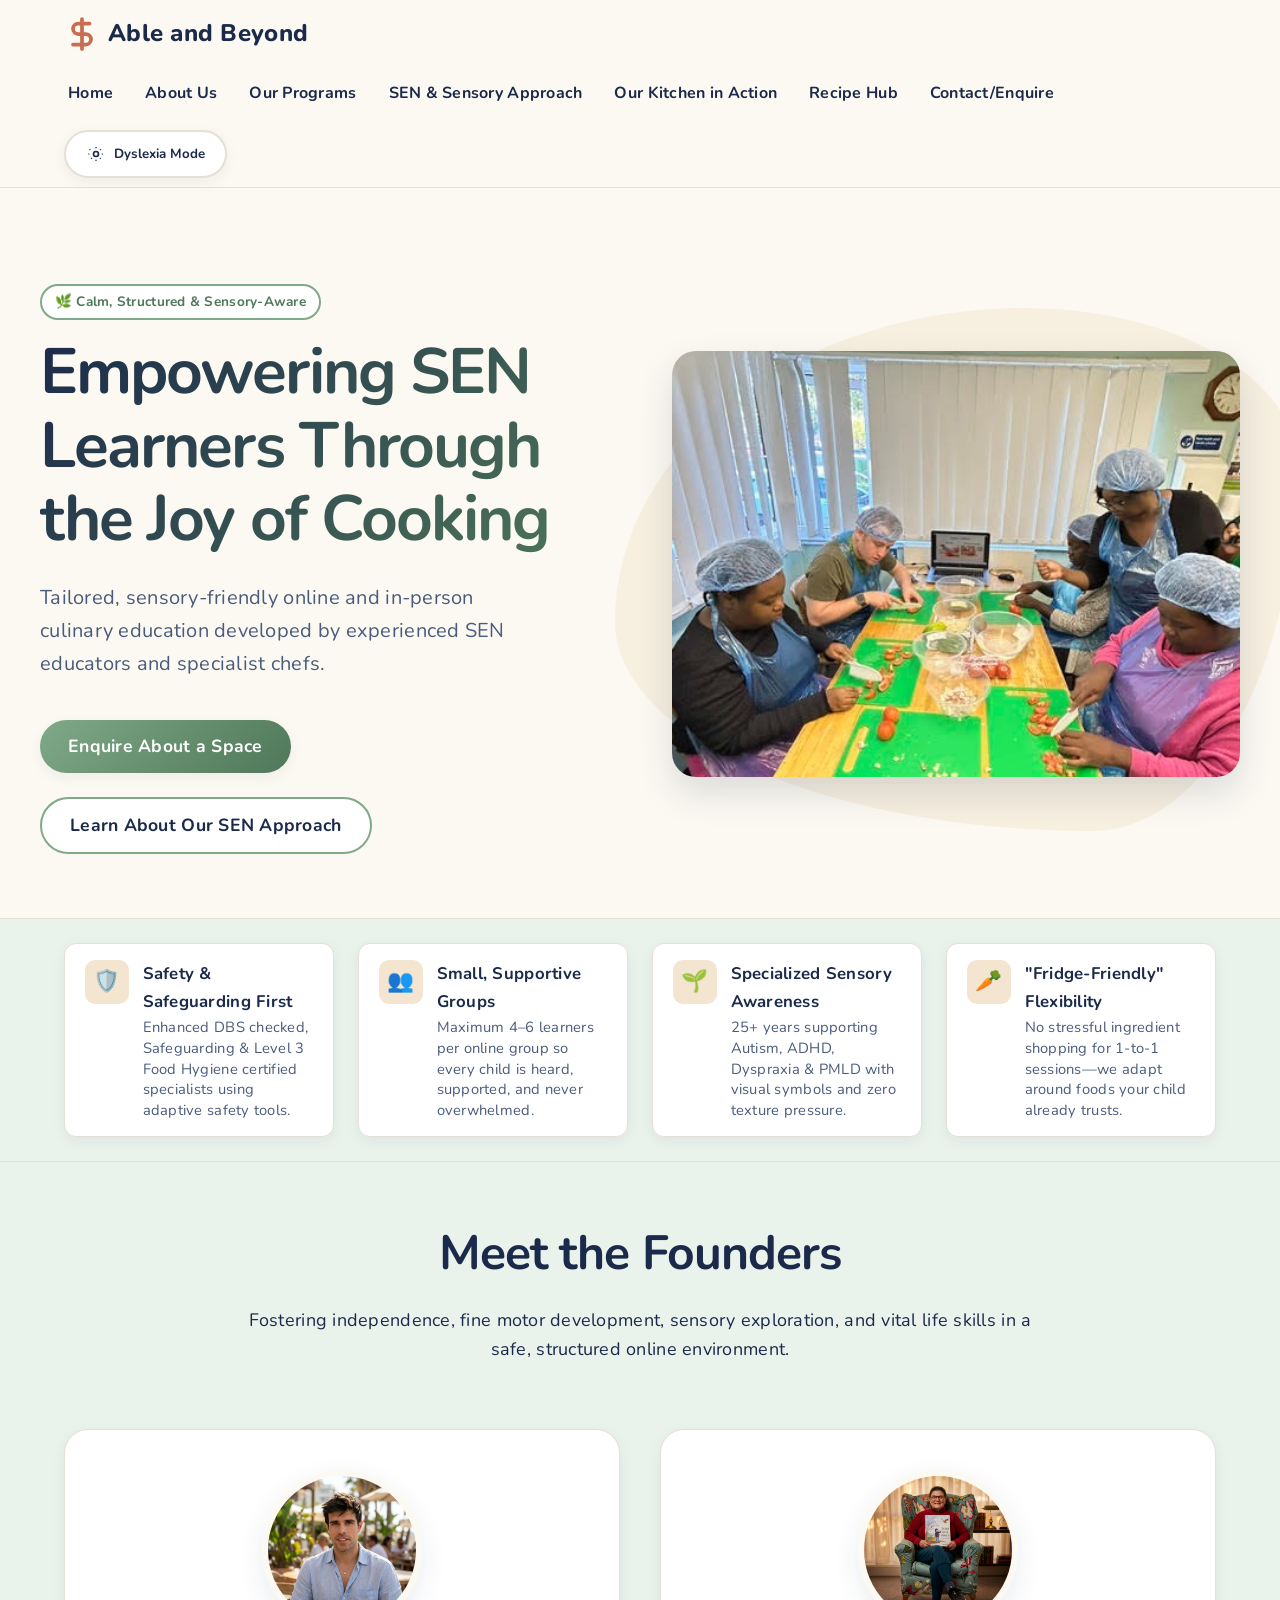
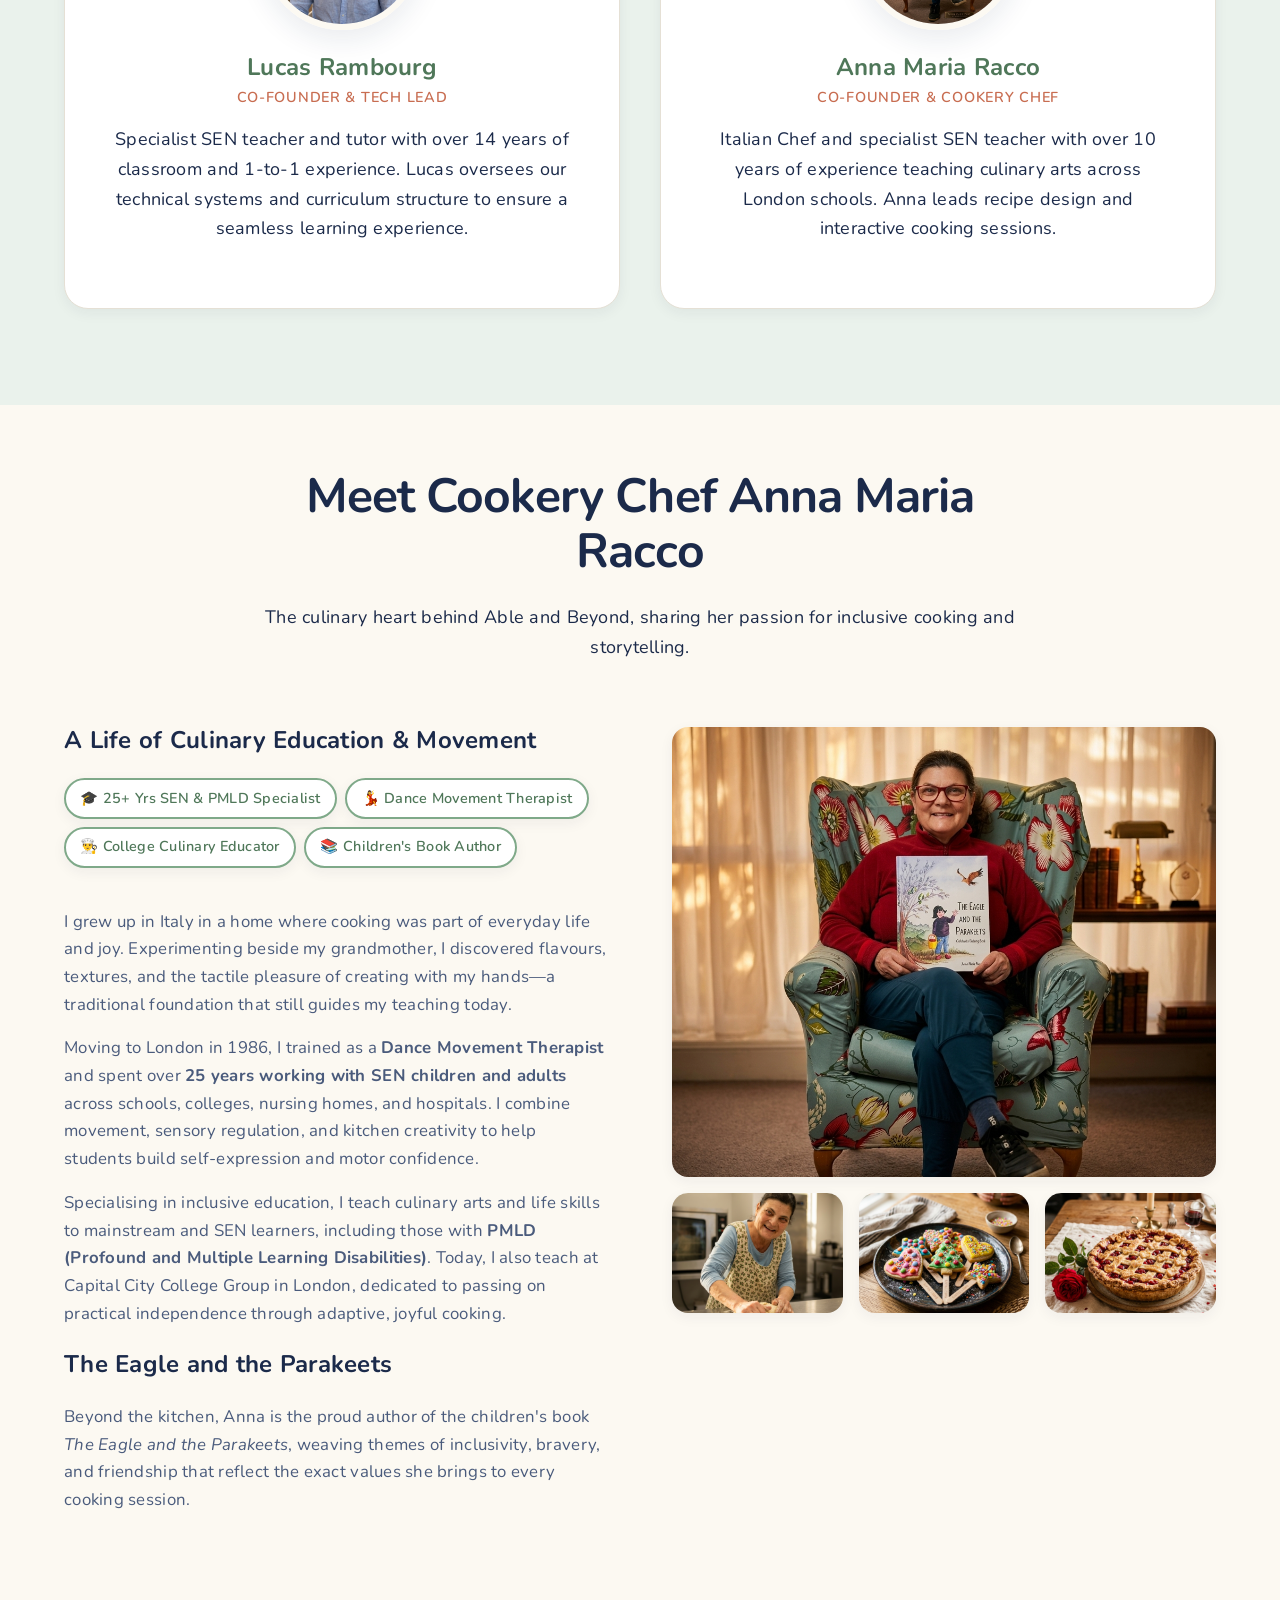
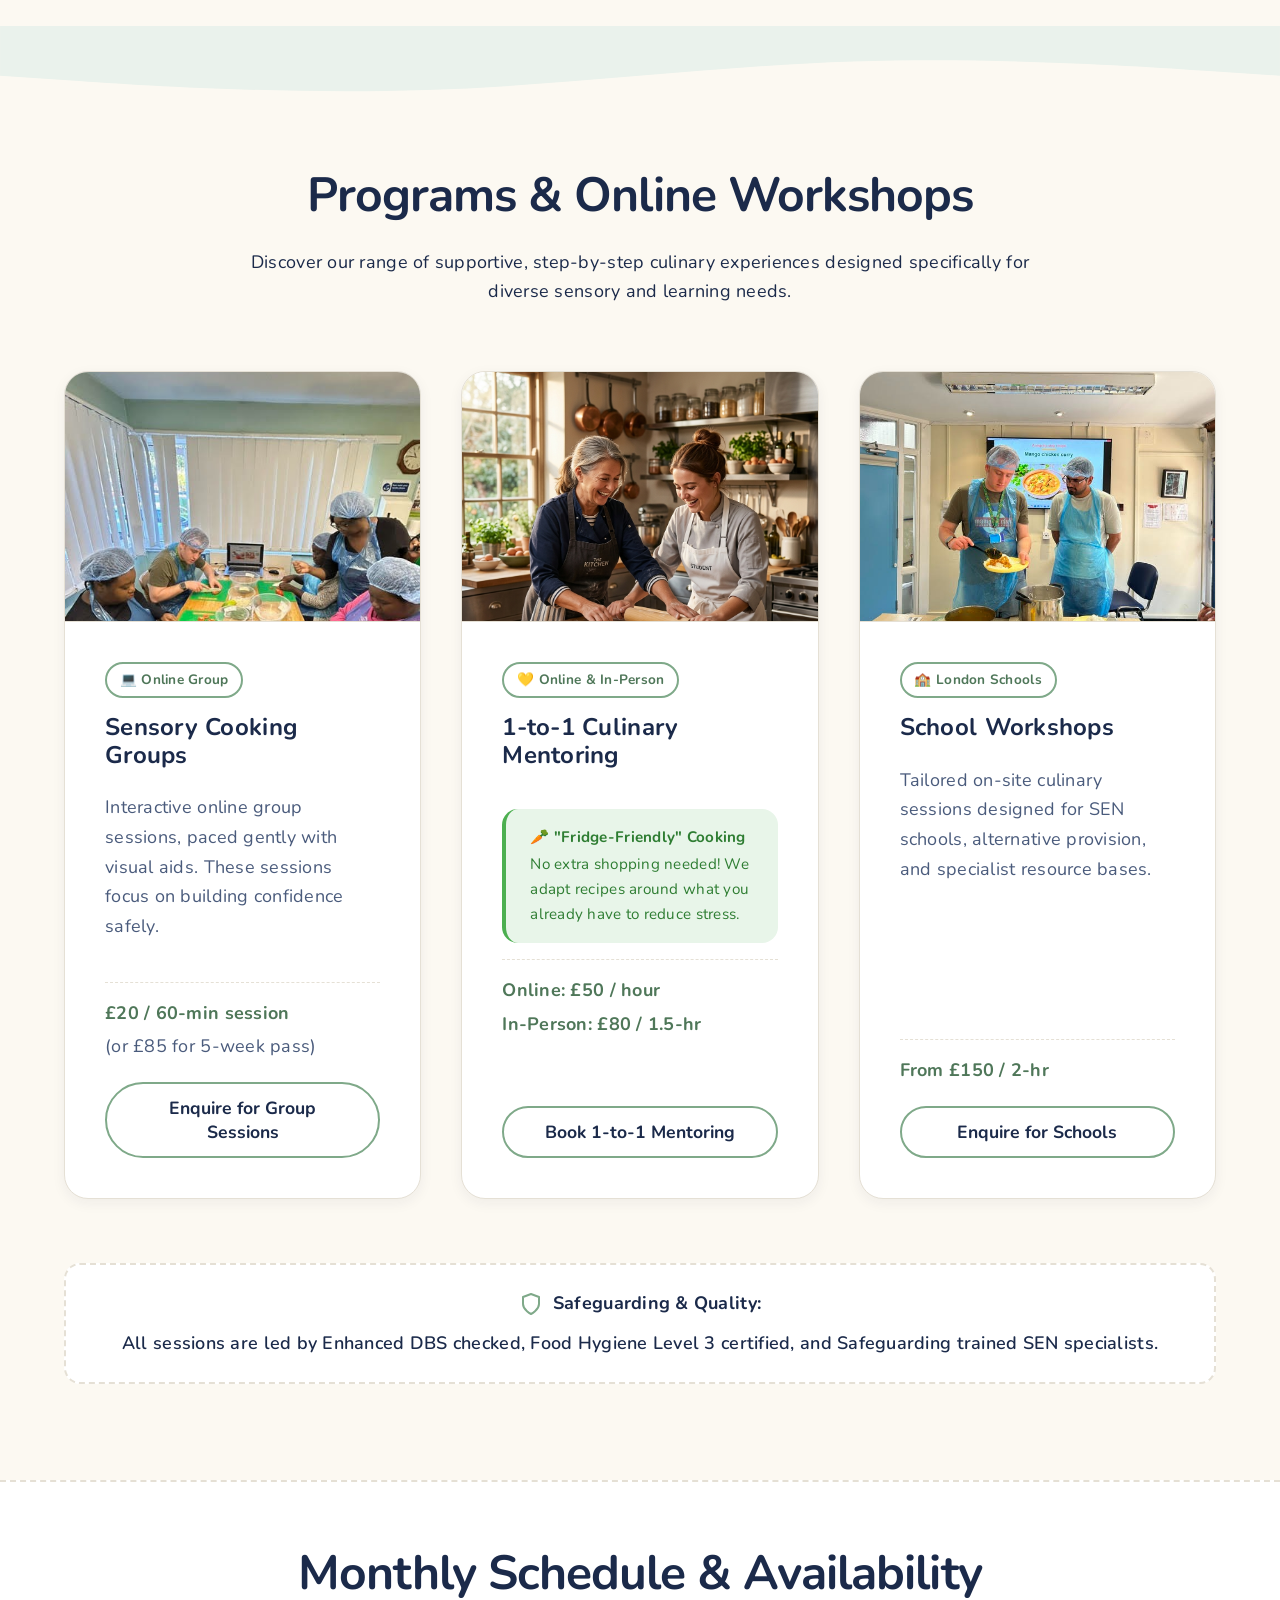
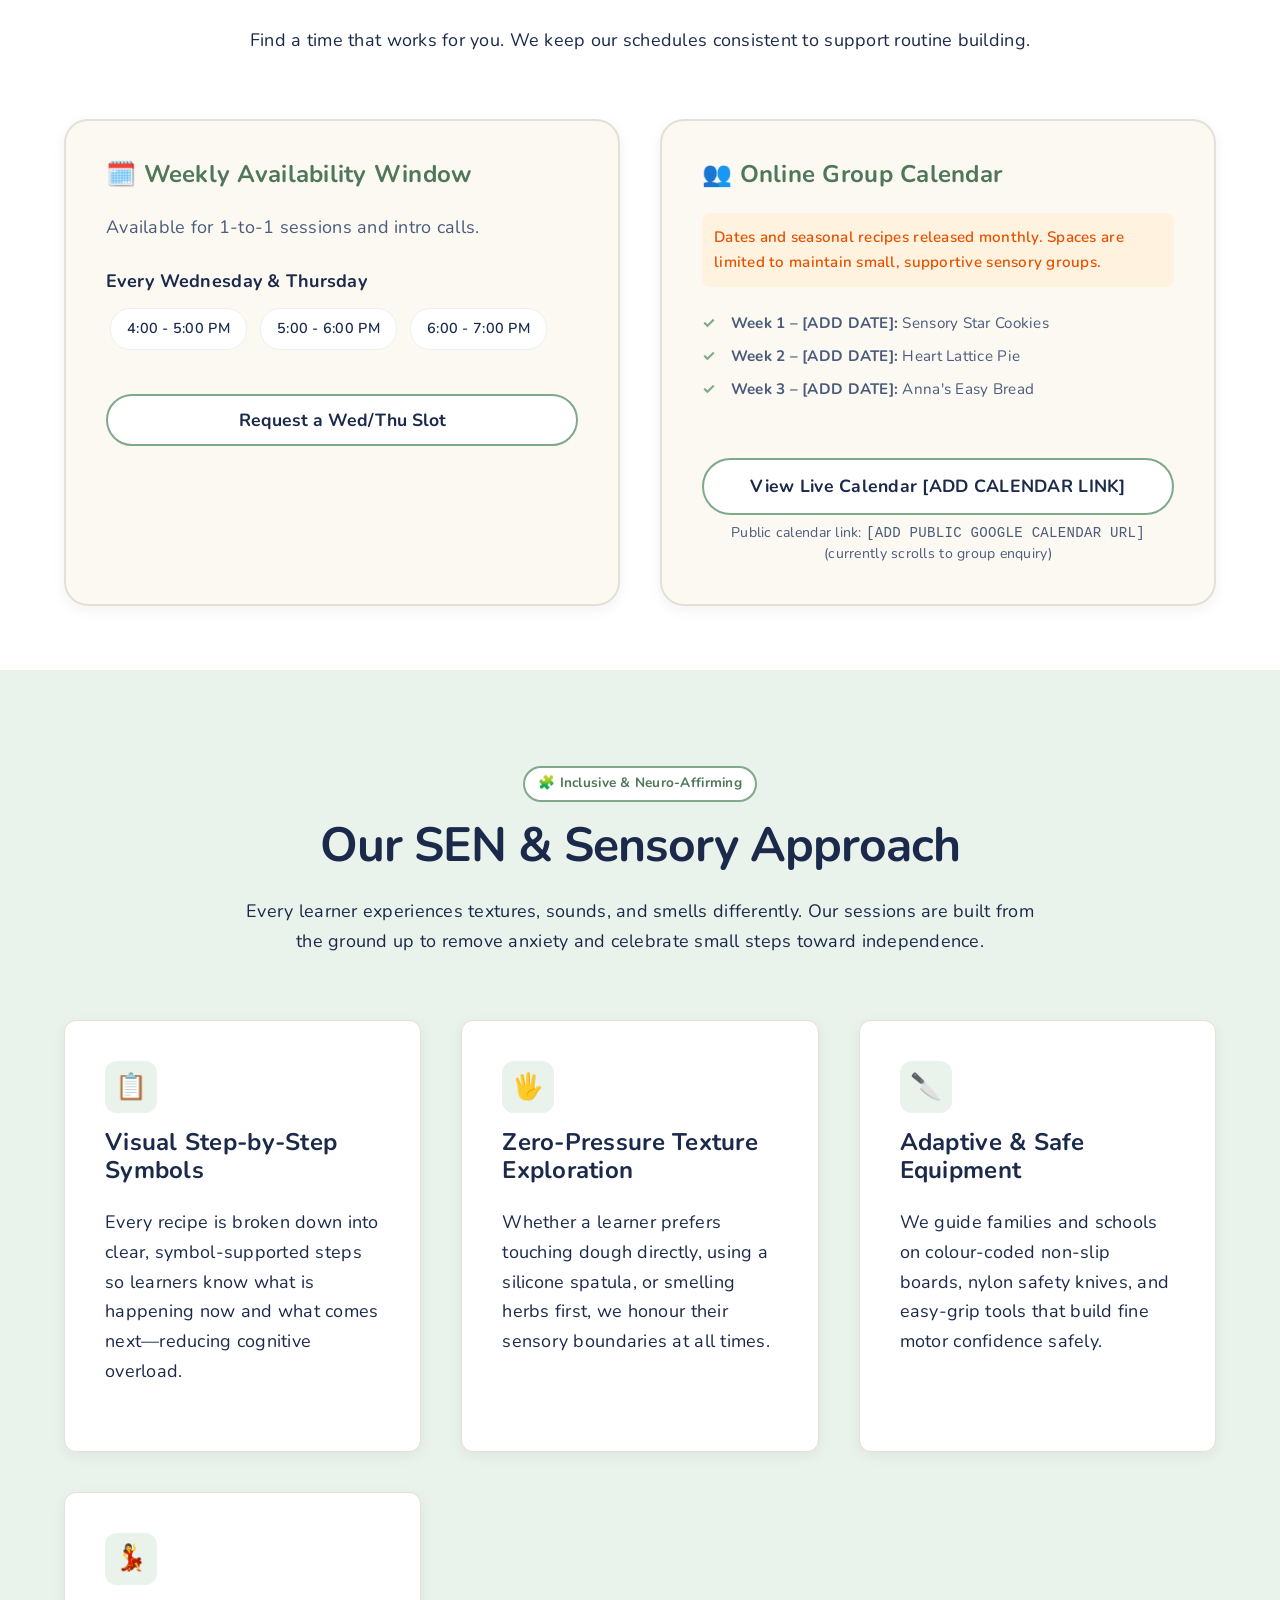
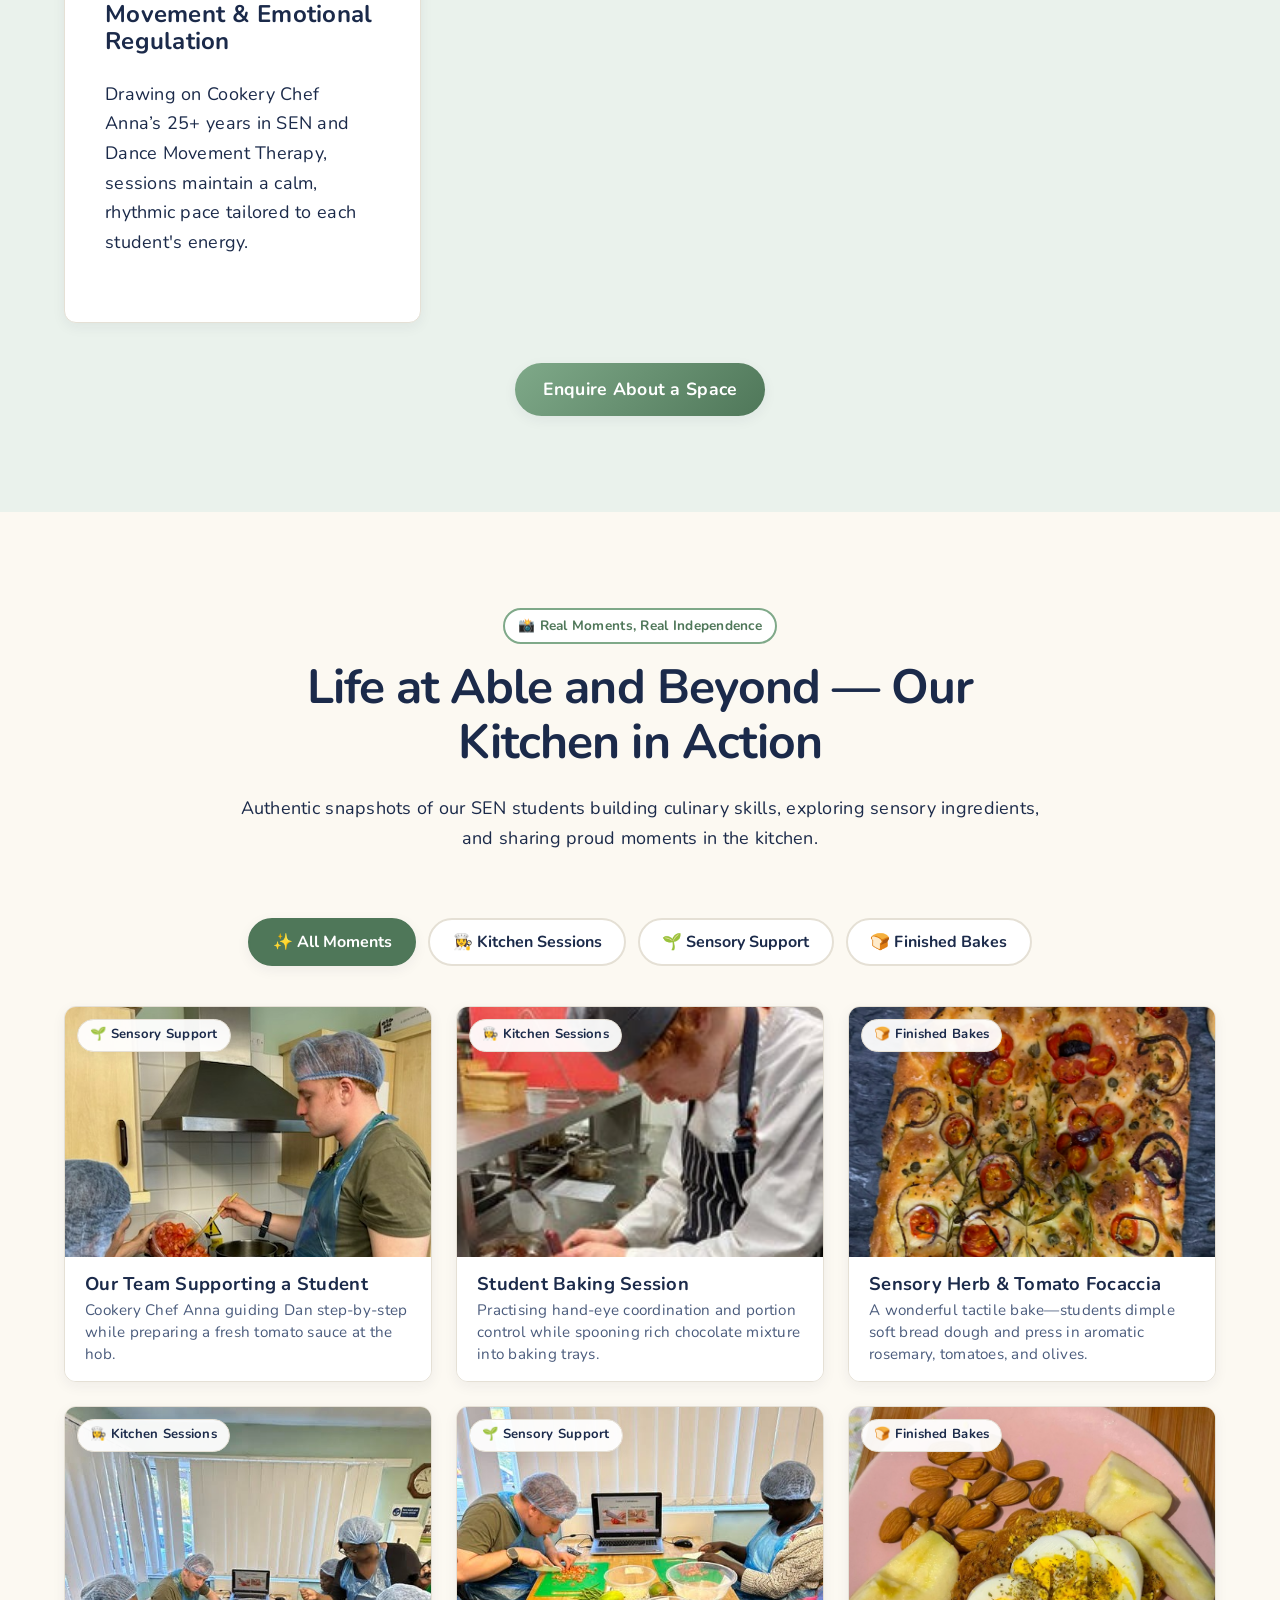
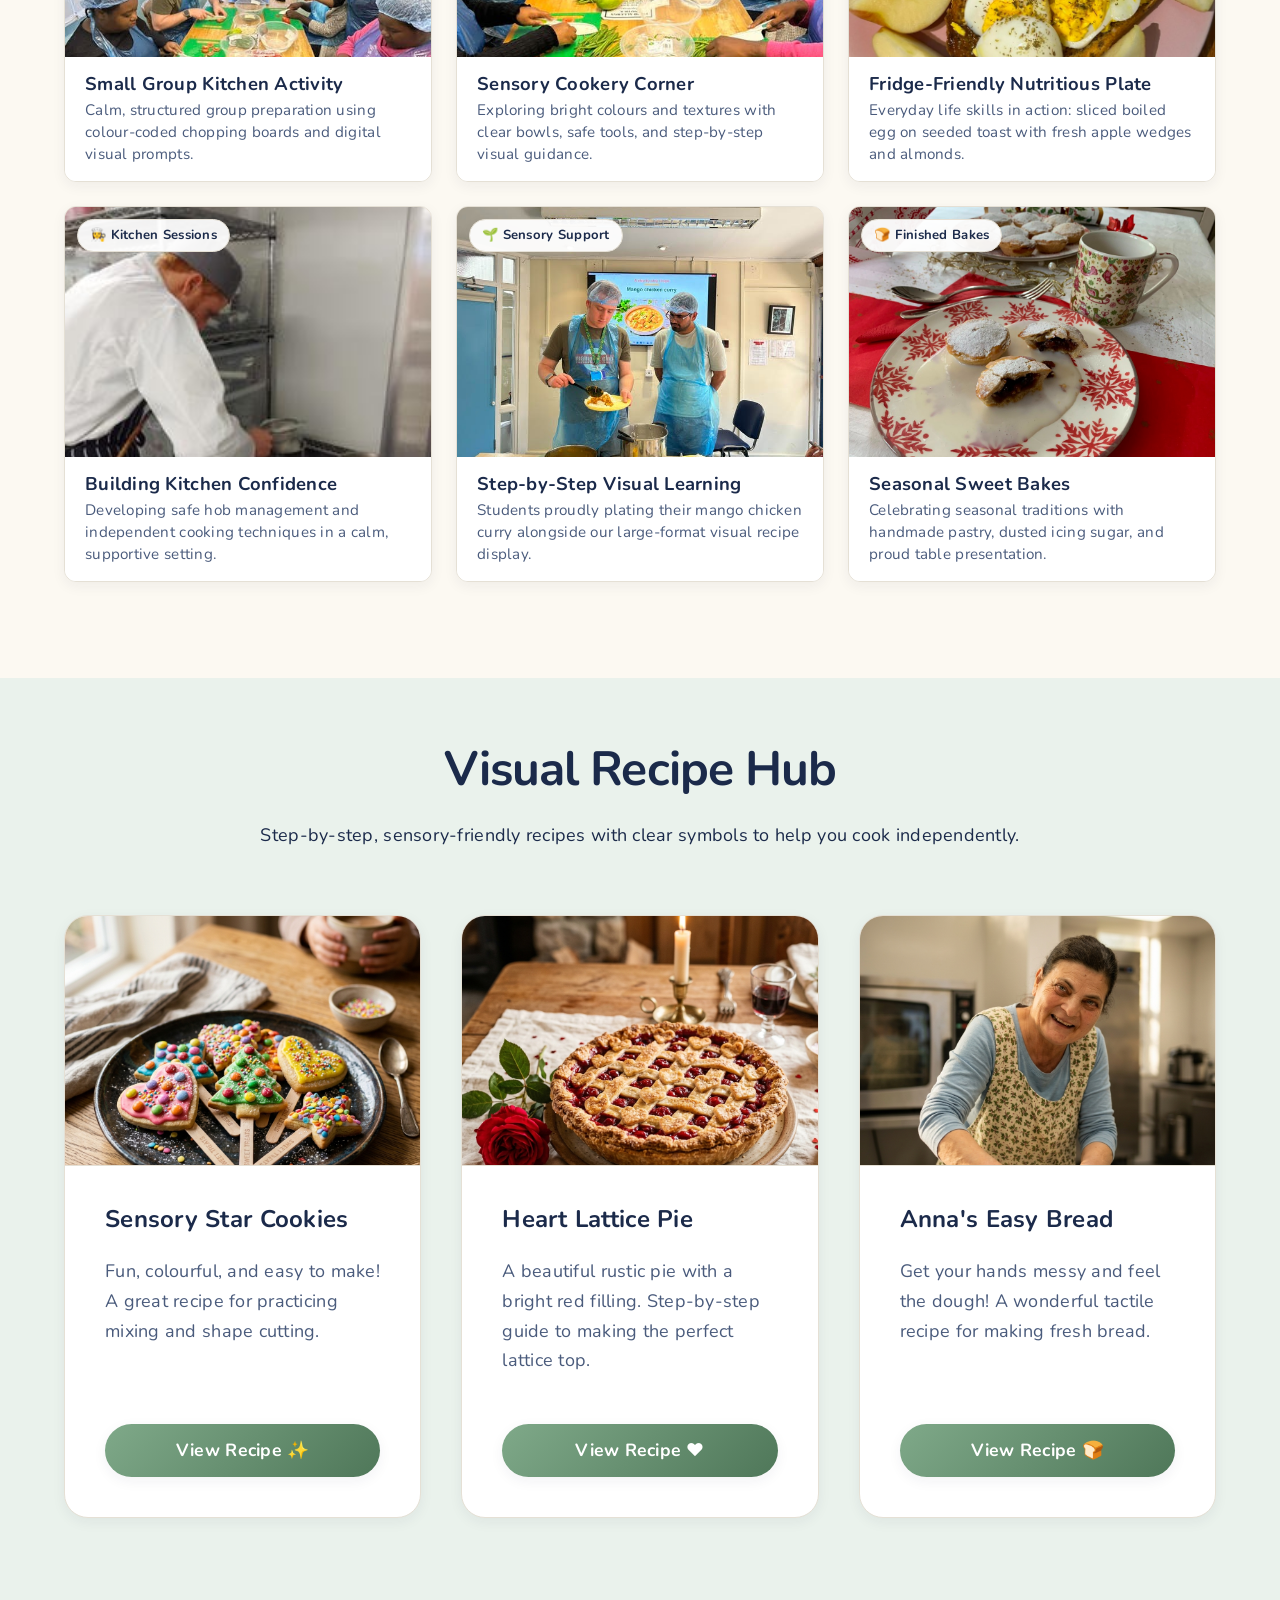
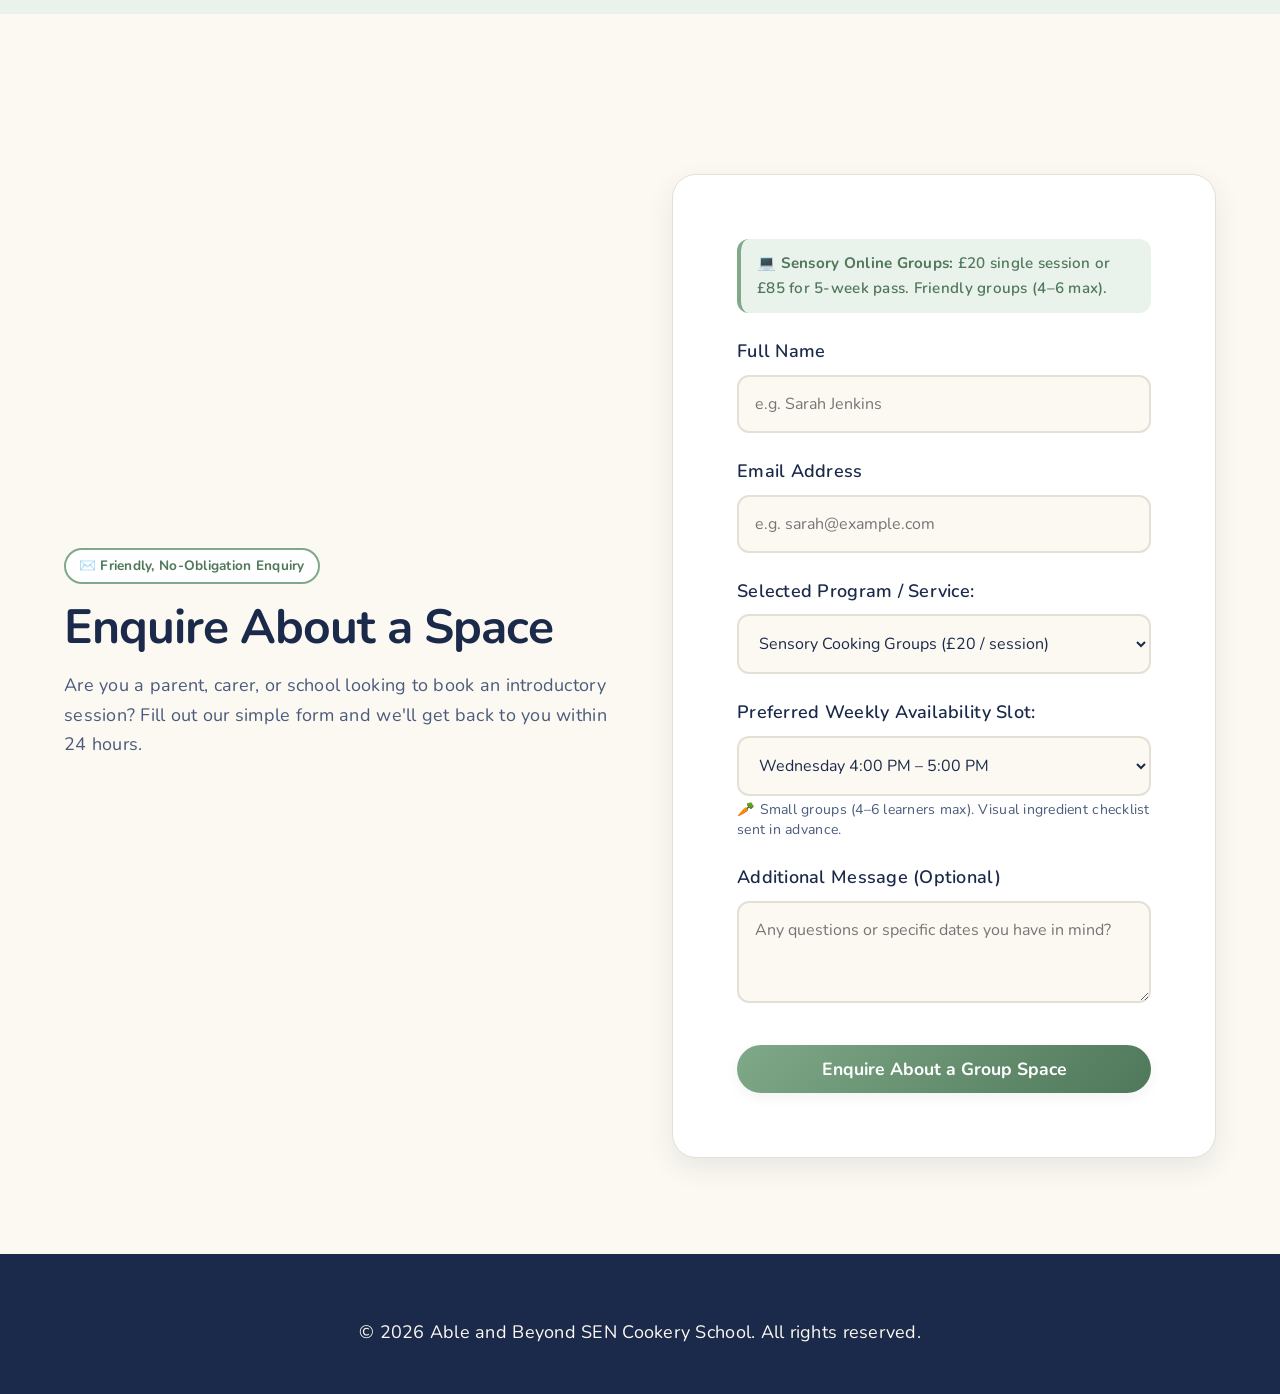
==== index.html @ f616cb07 "Item 1: Replace generic calendar link with placeholder and add Week 1-3 date placeholders" ====
<!DOCTYPE html>
<html lang="en">
<head>
  <meta charset="UTF-8">
  <meta name="viewport" content="width=device-width, initial-scale=1.0">
  <title>Able and Beyond | SEN Cookery School</title>
  <meta name="description" content="Empowering SEN Learners Through the Joy of Cooking. Tailored, sensory-friendly online culinary education.">
  
  <style>
    @font-face {
      font-family: 'OpenDyslexic';
      src: url('https://dyslexicfonts.com/fonts/OpenDyslexic-Regular.woff') format('woff');
      font-weight: normal; font-style: normal; font-display: swap;
    }
  </style>

  <link rel="stylesheet" href="css/variables.css">
  <link rel="stylesheet" href="css/styles.css">
</head>
<body>

  <header>
    <div class="container nav-container">
      <a href="#" class="logo">
        <svg width="36" height="36" viewBox="0 0 24 24" fill="none" stroke="currentColor" stroke-width="2.5" stroke-linecap="round" stroke-linejoin="round" style="color: var(--color-accent);">
          <path d="M12 2v20"></path>
          <path d="M17 5H9.5a3.5 3.5 0 0 0 0 7h5a3.5 3.5 0 0 1 0 7H6"></path>
        </svg>
        Able and Beyond
      </a>
      <nav aria-label="Main Navigation">
        <ul class="nav-links">
          <li><a href="#main-content">Home</a></li>
          <li><a href="#about">About Us</a></li>
          <li><a href="#programs">Our Programs</a></li>
          <li><a href="#sen-approach">SEN &amp; Sensory Approach</a></li>
          <li><a href="#gallery">Our Kitchen in Action</a></li>
          <li><a href="#recipes">Recipe Hub</a></li>
          <li><a href="#contact">Contact/Enquire</a></li>
        </ul>
      </nav>
      <div class="accessibility-controls">
        <button id="dyslexia-toggle" class="toggle-btn" aria-pressed="false" aria-label="Toggle Dyslexia Friendly Font">
          <svg width="20" height="20" viewBox="0 0 24 24" fill="none" stroke="currentColor" stroke-width="2"><path d="M15 12a3 3 0 1 1-6 0 3 3 0 0 1 6 0Z"/><path d="M12 4v1m5.66 1.34-0.7.7m3.04 4.96h-1m-1.34 5.66-.7-0.7m-4.96 3.04v-1m-5.66-1.34 0.7-0.7M4 12H3m1.34-5.66 0.7 0.7"/></svg>
          Dyslexia Mode
        </button>
      </div>
    </div>
  </header>

  <main id="main-content">
    
    <section class="hero container reveal" aria-labelledby="hero-heading">
      <div class="hero-content">
        <div class="format-badge" style="margin-bottom: var(--space-sm);">🌿 Calm, Structured &amp; Sensory-Aware</div>
        <h1 id="hero-heading">Empowering SEN Learners Through the Joy of Cooking</h1>
        <p class="subtitle">Tailored, sensory-friendly online and in-person culinary education developed by experienced SEN educators and specialist chefs.</p>
        <div class="hero-ctas">
          <a href="#contact" class="btn btn-primary">Enquire About a Space</a>
          <a href="#sen-approach" class="btn btn-secondary">Learn About Our SEN Approach</a>
        </div>
      </div>
      <div class="hero-image">
        <img src="assets/images/real-group-cooking.jpg" alt="SEN learners cooking together with color-coded chopping boards, visual laptop steps, and warm tutor support." loading="eager">
      </div>
    </section>

    <!-- Immediate Parent Reassurance Bar near Top of Homepage -->
    <aside class="reassurance-strip" aria-label="Key Parent Reassurances">
      <div class="container">
        <div class="reassurance-grid">
          <div class="reassurance-item">
            <div class="reassurance-icon" aria-hidden="true">🛡️</div>
            <div class="reassurance-text">
              <strong>Safety &amp; Safeguarding First</strong>
              <span>Enhanced DBS checked, Safeguarding &amp; Level 3 Food Hygiene certified specialists using adaptive safety tools.</span>
            </div>
          </div>
          <div class="reassurance-item">
            <div class="reassurance-icon" aria-hidden="true">👥</div>
            <div class="reassurance-text">
              <strong>Small, Supportive Groups</strong>
              <span>Maximum 4–6 learners per online group so every child is heard, supported, and never overwhelmed.</span>
            </div>
          </div>
          <div class="reassurance-item">
            <div class="reassurance-icon" aria-hidden="true">🌱</div>
            <div class="reassurance-text">
              <strong>Specialized Sensory Awareness</strong>
              <span>25+ years supporting Autism, ADHD, Dyspraxia &amp; PMLD with visual symbols and zero texture pressure.</span>
            </div>
          </div>
          <div class="reassurance-item">
            <div class="reassurance-icon" aria-hidden="true">🥕</div>
            <div class="reassurance-text">
              <strong>"Fridge-Friendly" Flexibility</strong>
              <span>No stressful ingredient shopping for 1-to-1 sessions—we adapt around foods your child already trusts.</span>
            </div>
          </div>
        </div>
      </div>
    </aside>

    <section id="about" class="bg-alt" aria-labelledby="about-heading" style="padding-top: var(--space-xl);">
      <div class="container reveal">
        <div class="section-header">
          <h2 id="about-heading">Meet the Founders</h2>
          <p>Fostering independence, fine motor development, sensory exploration, and vital life skills in a safe, structured online environment.</p>
        </div>
        
        <div class="grid">
          <article class="card founder-card">
            <img src="assets/images/lucas.jpg" alt="Lucas Rambourg" class="founder-img" loading="lazy">
            <h3>Lucas Rambourg</h3>
            <p class="founder-role">Co-Founder & Tech Lead</p>
            <p>Specialist SEN teacher and tutor with over 14 years of classroom and 1-to-1 experience. Lucas oversees our technical systems and curriculum structure to ensure a seamless learning experience.</p>
          </article>

          <article class="card founder-card">
            <img src="assets/images/anna-book.jpg" alt="Anna Maria Racco" class="founder-img" loading="lazy">
            <h3>Anna Maria Racco</h3>
            <p class="founder-role">Co-Founder & Cookery Chef</p>
            <p>Italian Chef and specialist SEN teacher with over 10 years of experience teaching culinary arts across London schools. Anna leads recipe design and interactive cooking sessions.</p>
          </article>
        </div>
      </div>
    </section>

    <section id="anna-biography" aria-labelledby="anna-heading" style="padding-top: var(--space-xl);">
      <div class="container reveal">
        <div class="section-header">
          <h2 id="anna-heading">Meet Cookery Chef Anna Maria Racco</h2>
          <p>The culinary heart behind Able and Beyond, sharing her passion for inclusive cooking and storytelling.</p>
        </div>
        
        <div class="biography-layout">
          <div class="bio-text">
            <h3>A Life of Culinary Education & Movement</h3>
            
            <div class="cred-badges">
              <span class="cred-pill">🎓 25+ Yrs SEN & PMLD Specialist</span>
              <span class="cred-pill">💃 Dance Movement Therapist</span>
              <span class="cred-pill">👨‍🍳 College Culinary Educator</span>
              <span class="cred-pill">📚 Children's Book Author</span>
            </div>

            <p>I grew up in Italy in a home where cooking was part of everyday life and joy. Experimenting beside my grandmother, I discovered flavours, textures, and the tactile pleasure of creating with my hands—a traditional foundation that still guides my teaching today.</p>
            
            <p>Moving to London in 1986, I trained as a <strong>Dance Movement Therapist</strong> and spent over <strong>25 years working with SEN children and adults</strong> across schools, colleges, nursing homes, and hospitals. I combine movement, sensory regulation, and kitchen creativity to help students build self-expression and motor confidence.</p>
            
            <p>Specialising in inclusive education, I teach culinary arts and life skills to mainstream and SEN learners, including those with <strong>PMLD (Profound and Multiple Learning Disabilities)</strong>. Today, I also teach at Capital City College Group in London, dedicated to passing on practical independence through adaptive, joyful cooking.</p>
            
            <h3 style="margin-top: var(--space-md);">The Eagle and the Parakeets</h3>
            <p>Beyond the kitchen, Anna is the proud author of the children's book <em>The Eagle and the Parakeets</em>, weaving themes of inclusivity, bravery, and friendship that reflect the exact values she brings to every cooking session.</p>
          </div>
          
          <div class="bio-gallery">
            <img src="assets/images/anna-book.jpg" alt="Anna sitting comfortably holding her children's book, The Eagle and the Parakeets" class="gallery-img main-img reveal" loading="lazy">
            <div class="gallery-row">
              <img src="assets/images/anna-kneading.jpg" alt="Anna joyfully kneading dough in the kitchen" class="gallery-img reveal" loading="lazy">
              <img src="assets/images/fun-cookies.jpg" alt="Colorful sensory cookies on a plate" class="gallery-img reveal" loading="lazy">
              <img src="assets/images/heart-pie.jpg" alt="A beautiful rustic lattice pie with a red filling and heart cutouts" class="gallery-img reveal" loading="lazy">
            </div>
          </div>
        </div>
      </div>
    </section>

    <!-- Organic Wave Divider (Inverted) -->
    <svg viewBox="0 0 1440 120" fill="var(--color-primary-light)" style="display: block; transform: rotate(180deg); margin-bottom: -60px;"><path d="M0,64L80,69.3C160,75,320,85,480,80C640,75,800,53,960,48C1120,43,1280,53,1360,58.7L1440,64L1440,120L1360,120C1280,120,1120,120,960,120C800,120,640,120,480,120C320,120,160,120,80,120L0,120Z"></path></svg>

    <section id="programs" aria-labelledby="programs-heading">
      <div class="container reveal">
        <div class="section-header">
          <h2 id="programs-heading">Programs & Online Workshops</h2>
          <p>Discover our range of supportive, step-by-step culinary experiences designed specifically for diverse sensory and learning needs.</p>
        </div>

        <div class="grid">
          <!-- Card 1 -->
          <article class="card program-card">
            <img src="assets/images/real-group-cooking.jpg" alt="SEN students working together with laptop visual guidance at green cutting stations" class="program-img" loading="lazy">
            <div class="program-content">
              <div class="format-badge">💻 Online Group</div>
              <h3>Sensory Cooking Groups</h3>
              <p>Interactive online group sessions, paced gently with visual aids. These sessions focus on building confidence safely.</p>
              
              <div class="pricing-summary">
                <span>£20 / 60-min session</span>
                <span style="color: var(--color-text-muted); font-weight: normal;">(or £85 for 5-week pass)</span>
              </div>
              
              <button onclick="bookSession('group')" class="btn btn-secondary" style="width: 100%; margin-top: auto;">Enquire for Group Sessions</button>
            </div>
          </article>

          <!-- Card 2 -->
          <article class="card program-card">
            <img src="assets/images/class-2.jpg" alt="1-to-1 Culinary Mentoring" class="program-img" loading="lazy">
            <div class="program-content">
              <div class="format-badge">💛 Online & In-Person</div>
              <h3>1-to-1 Culinary Mentoring</h3>
              
              <div class="fridge-banner">
                <strong>🥕 "Fridge-Friendly" Cooking</strong>
                No extra shopping needed! We adapt recipes around what you already have to reduce stress.
              </div>

              <div class="pricing-summary">
                <span>Online: £50 / hour</span>
                <span>In-Person: £80 / 1.5-hr</span>
              </div>

              <button onclick="bookSession('1to1')" class="btn btn-secondary" style="width: 100%; margin-top: auto;">Book 1-to-1 Mentoring</button>
            </div>
          </article>

          <!-- Card 3 -->
          <article class="card program-card">
            <img src="assets/images/real-school-workshop.jpg" alt="Students plating finished dish with visual step-by-step screen in background" class="program-img" loading="lazy">
            <div class="program-content">
              <div class="format-badge">🏫 London Schools</div>
              <h3>School Workshops</h3>
              <p>Tailored on-site culinary sessions designed for SEN schools, alternative provision, and specialist resource bases.</p>
              
              <div class="pricing-summary">
                <span>From £150 / 2-hr</span>
              </div>

              <button onclick="bookSession('school')" class="btn btn-secondary" style="width: 100%; margin-top: auto;">Enquire for Schools</button>
            </div>
          </article>
        </div>
        
        <div class="trust-banner">
          <svg width="24" height="24" viewBox="0 0 24 24" fill="none" stroke="currentColor" stroke-width="2" stroke-linecap="round" stroke-linejoin="round" style="color: var(--color-primary);"><path d="M12 22s8-4 8-10V5l-8-3-8 3v7c0 6 8 10 8 10z"></path></svg>
          <strong>Safeguarding & Quality:</strong> All sessions are led by Enhanced DBS checked, Food Hygiene Level 3 certified, and Safeguarding trained SEN specialists.
        </div>
      </div>
    </section>

    <section class="schedule-section" aria-labelledby="schedule-heading">
      <div class="container reveal">
        <div class="section-header">
          <h2 id="schedule-heading">Monthly Schedule & Availability</h2>
          <p>Find a time that works for you. We keep our schedules consistent to support routine building.</p>
        </div>

        <div class="schedule-grid">
          <div class="schedule-card">
            <h3>🗓️ Weekly Availability Window</h3>
            <p style="color: var(--color-text-muted);">Available for 1-to-1 sessions and intro calls.</p>
            <div style="margin-top: var(--space-md);">
              <strong>Every Wednesday & Thursday</strong>
              <div style="margin-top: 8px;">
                <span class="time-slot">4:00 - 5:00 PM</span>
                <span class="time-slot">5:00 - 6:00 PM</span>
                <span class="time-slot">6:00 - 7:00 PM</span>
              </div>
            </div>
            <button onclick="bookSession('1to1')" class="btn btn-secondary" style="width: 100%; margin-top: var(--space-lg);">Request a Wed/Thu Slot</button>
          </div>

          <div class="schedule-card">
            <h3>👥 Online Group Calendar</h3>
            <div class="notice-tag">
              Dates and seasonal recipes released monthly. Spaces are limited to maintain small, supportive sensory groups.
            </div>
            <ul class="feature-list">
              <li><strong>Week 1 – [ADD DATE]:</strong> Sensory Star Cookies</li>
              <li><strong>Week 2 – [ADD DATE]:</strong> Heart Lattice Pie</li>
              <li><strong>Week 3 – [ADD DATE]:</strong> Anna's Easy Bread</li>
            </ul>
            <!-- TODO: Replace data-calendar-url and href below with the real public Google Calendar URL -->
            <a href="#contact" data-calendar-url="[ADD PUBLIC GOOGLE CALENDAR URL]" onclick="bookSession('group')" class="btn btn-secondary" style="width: 100%; margin-top: var(--space-sm);">View Live Calendar [ADD CALENDAR LINK]</a>
            <small class="tier-helper" style="text-align: center; margin-top: 0.5rem;">Public calendar link: <code>[ADD PUBLIC GOOGLE CALENDAR URL]</code> (currently scrolls to group enquiry)</small>
          </div>
        </div>
      </div>
    </section>

    <!-- SEN & Sensory Approach Section -->
    <section id="sen-approach" class="bg-alt" aria-labelledby="approach-heading">
      <div class="container reveal">
        <div class="section-header">
          <div class="format-badge">🧩 Inclusive &amp; Neuro-Affirming</div>
          <h2 id="approach-heading">Our SEN &amp; Sensory Approach</h2>
          <p>Every learner experiences textures, sounds, and smells differently. Our sessions are built from the ground up to remove anxiety and celebrate small steps toward independence.</p>
        </div>

        <div class="approach-grid">
          <article class="approach-card">
            <div class="approach-badge" aria-hidden="true">📋</div>
            <h3>Visual Step-by-Step Symbols</h3>
            <p>Every recipe is broken down into clear, symbol-supported steps so learners know what is happening now and what comes next—reducing cognitive overload.</p>
          </article>

          <article class="approach-card">
            <div class="approach-badge" aria-hidden="true">🖐️</div>
            <h3>Zero-Pressure Texture Exploration</h3>
            <p>Whether a learner prefers touching dough directly, using a silicone spatula, or smelling herbs first, we honour their sensory boundaries at all times.</p>
          </article>

          <article class="approach-card">
            <div class="approach-badge" aria-hidden="true">🔪</div>
            <h3>Adaptive &amp; Safe Equipment</h3>
            <p>We guide families and schools on colour-coded non-slip boards, nylon safety knives, and easy-grip tools that build fine motor confidence safely.</p>
          </article>

          <article class="approach-card">
            <div class="approach-badge" aria-hidden="true">💃</div>
            <h3>Movement &amp; Emotional Regulation</h3>
            <p>Drawing on Cookery Chef Anna’s 25+ years in SEN and Dance Movement Therapy, sessions maintain a calm, rhythmic pace tailored to each student's energy.</p>
          </article>
        </div>

        <div style="text-align: center; margin-top: var(--space-lg);">
          <a href="#contact" class="btn btn-primary" onclick="bookSession('1to1')">Enquire About a Space</a>
        </div>
      </div>
    </section>

    <!-- Dedicated Photo Gallery Section: Life at Able and Beyond -->
    <section id="gallery" aria-labelledby="gallery-heading">
      <div class="container reveal">
        <div class="section-header">
          <div class="format-badge">📸 Real Moments, Real Independence</div>
          <h2 id="gallery-heading">Life at Able and Beyond — Our Kitchen in Action</h2>
          <p>Authentic snapshots of our SEN students building culinary skills, exploring sensory ingredients, and sharing proud moments in the kitchen.</p>
        </div>

        <!-- Category Filter Tabs -->
        <div class="gallery-filters" role="tablist" aria-label="Gallery Categories">
          <button type="button" class="gallery-tab active" role="tab" aria-selected="true" onclick="filterGallery('all', this)">✨ All Moments</button>
          <button type="button" class="gallery-tab" role="tab" aria-selected="false" onclick="filterGallery('sessions', this)">👩‍🍳 Kitchen Sessions</button>
          <button type="button" class="gallery-tab" role="tab" aria-selected="false" onclick="filterGallery('sensory', this)">🌱 Sensory Support</button>
          <button type="button" class="gallery-tab" role="tab" aria-selected="false" onclick="filterGallery('bakes', this)">🍞 Finished Bakes</button>
        </div>

        <!-- Responsive Image Grid (12px border radius cards with built-in placeholder states) -->
        <div class="kitchen-gallery-grid" id="kitchen-gallery-grid">

          <!-- Item 1: Dan & Chef Anna (From Dan.HEIC) -->
          <article class="kitchen-gallery-card" data-category="sensory">
            <div class="kitchen-gallery-media">
              <span class="gallery-category-tag">🌱 Sensory Support</span>
              <div class="gallery-placeholder-state" aria-hidden="true">
                <div class="gallery-placeholder-icon">📷</div>
                <strong>Our Team Supporting a Student</strong>
              </div>
              <img src="assets/images/gallery-dan.jpg" alt="Cookery Chef Anna Maria Racco supporting student Dan as he transfers fresh chopped tomatoes into the saucepan." loading="lazy" onerror="this.style.display='none'">
            </div>
            <div class="kitchen-gallery-caption">
              <h3>Our Team Supporting a Student</h3>
              <p>Cookery Chef Anna guiding Dan step-by-step while preparing a fresh tomato sauce at the hob.</p>
            </div>
          </article>

          <!-- Item 2: Student Baking Session (Muffin Tin) -->
          <article class="kitchen-gallery-card" data-category="sessions">
            <div class="kitchen-gallery-media">
              <span class="gallery-category-tag">👩‍🍳 Kitchen Sessions</span>
              <div class="gallery-placeholder-state" aria-hidden="true">
                <div class="gallery-placeholder-icon">📷</div>
                <strong>Student Baking Session</strong>
              </div>
              <img src="assets/images/gallery-student-baking.jpg" alt="Student in chef apron carefully spooning chocolate batter into a muffin tray." loading="lazy" onerror="this.style.display='none'">
            </div>
            <div class="kitchen-gallery-caption">
              <h3>Student Baking Session</h3>
              <p>Practising hand-eye coordination and portion control while spooning rich chocolate mixture into baking trays.</p>
            </div>
          </article>

          <!-- Item 3: Fresh Rosemary & Tomato Focaccia -->
          <article class="kitchen-gallery-card" data-category="bakes">
            <div class="kitchen-gallery-media">
              <span class="gallery-category-tag">🍞 Finished Bakes</span>
              <div class="gallery-placeholder-state" aria-hidden="true">
                <div class="gallery-placeholder-icon">📷</div>
                <strong>Finished Sensory Bake</strong>
              </div>
              <img src="assets/images/gallery-focaccia.jpg" alt="Golden baked focaccia bread topped with cherry tomatoes, rosemary herbs, olives, and red onion." loading="lazy" onerror="this.style.display='none'">
            </div>
            <div class="kitchen-gallery-caption">
              <h3>Sensory Herb &amp; Tomato Focaccia</h3>
              <p>A wonderful tactile bake—students dimple soft bread dough and press in aromatic rosemary, tomatoes, and olives.</p>
            </div>
          </article>

          <!-- Item 4: Small Group Kitchen Activity -->
          <article class="kitchen-gallery-card" data-category="sessions">
            <div class="kitchen-gallery-media">
              <span class="gallery-category-tag">👩‍🍳 Kitchen Sessions</span>
              <div class="gallery-placeholder-state" aria-hidden="true">
                <div class="gallery-placeholder-icon">📷</div>
                <strong>Small Group Kitchen Activity</strong>
              </div>
              <img src="assets/images/real-group-cooking.jpg" alt="Four SEN students seated around a table with green chopping boards and laptop visual instructions." loading="lazy" onerror="this.style.display='none'">
            </div>
            <div class="kitchen-gallery-caption">
              <h3>Small Group Kitchen Activity</h3>
              <p>Calm, structured group preparation using colour-coded chopping boards and digital visual prompts.</p>
            </div>
          </article>

          <!-- Item 5: Sensory Cookery Corner (Prep Table & Visual Screen) -->
          <article class="kitchen-gallery-card" data-category="sensory">
            <div class="kitchen-gallery-media">
              <span class="gallery-category-tag">🌱 Sensory Support</span>
              <div class="gallery-placeholder-state" aria-hidden="true">
                <div class="gallery-placeholder-icon">📷</div>
                <strong>Sensory Cookery Corner</strong>
              </div>
              <img src="assets/images/real-prep-table.jpg" alt="Close-up of sensory vegetable preparation with fresh tomatoes, green beans, mango, and visual recipe laptop." loading="lazy" onerror="this.style.display='none'">
            </div>
            <div class="kitchen-gallery-caption">
              <h3>Sensory Cookery Corner</h3>
              <p>Exploring bright colours and textures with clear bowls, safe tools, and step-by-step visual guidance.</p>
            </div>
          </article>

          <!-- Item 6: Balanced Fridge-Friendly Plate -->
          <article class="kitchen-gallery-card" data-category="bakes">
            <div class="kitchen-gallery-media">
              <span class="gallery-category-tag">🍞 Finished Bakes</span>
              <div class="gallery-placeholder-state" aria-hidden="true">
                <div class="gallery-placeholder-icon">📷</div>
                <strong>Independent Life Skills Meal</strong>
              </div>
              <img src="assets/images/gallery-healthy-toast.jpg" alt="Pink plate with seeded toast topped with sliced boiled egg and herbs, served with apple wedges and almonds." loading="lazy" onerror="this.style.display='none'">
            </div>
            <div class="kitchen-gallery-caption">
              <h3>Fridge-Friendly Nutritious Plate</h3>
              <p>Everyday life skills in action: sliced boiled egg on seeded toast with fresh apple wedges and almonds.</p>
            </div>
          </article>

          <!-- Item 7: Student Hob & Pan Skills -->
          <article class="kitchen-gallery-card" data-category="sessions">
            <div class="kitchen-gallery-media">
              <span class="gallery-category-tag">👩‍🍳 Kitchen Sessions</span>
              <div class="gallery-placeholder-state" aria-hidden="true">
                <div class="gallery-placeholder-icon">📷</div>
                <strong>Focused Culinary Mentoring</strong>
              </div>
              <img src="assets/images/gallery-student-sauteing.jpg" alt="Student in chef whites focused on sautéing fresh ingredients safely at the stove." loading="lazy" onerror="this.style.display='none'">
            </div>
            <div class="kitchen-gallery-caption">
              <h3>Building Kitchen Confidence</h3>
              <p>Developing safe hob management and independent cooking techniques in a calm, supportive setting.</p>
            </div>
          </article>

          <!-- Item 8: Visual Screen & Plating -->
          <article class="kitchen-gallery-card" data-category="sensory">
            <div class="kitchen-gallery-media">
              <span class="gallery-category-tag">🌱 Sensory Support</span>
              <div class="gallery-placeholder-state" aria-hidden="true">
                <div class="gallery-placeholder-icon">📷</div>
                <strong>Visual Recipe Classroom</strong>
              </div>
              <img src="assets/images/real-school-workshop.jpg" alt="Two students plating mango chicken curry in front of a large screen displaying the visual recipe." loading="lazy" onerror="this.style.display='none'">
            </div>
            <div class="kitchen-gallery-caption">
              <h3>Step-by-Step Visual Learning</h3>
              <p>Students proudly plating their mango chicken curry alongside our large-format visual recipe display.</p>
            </div>
          </article>

          <!-- Item 9: Festive Mince Pies -->
          <article class="kitchen-gallery-card" data-category="bakes">
            <div class="kitchen-gallery-media">
              <span class="gallery-category-tag">🍞 Finished Bakes</span>
              <div class="gallery-placeholder-state" aria-hidden="true">
                <div class="gallery-placeholder-icon">📷</div>
                <strong>Seasonal Student Bakes</strong>
              </div>
              <img src="assets/images/gallery-mince-pies.jpg" alt="Homemade shortcrust mince pies dusted with icing sugar served on a festive snowflake plate." loading="lazy" onerror="this.style.display='none'">
            </div>
            <div class="kitchen-gallery-caption">
              <h3>Seasonal Sweet Bakes</h3>
              <p>Celebrating seasonal traditions with handmade pastry, dusted icing sugar, and proud table presentation.</p>
            </div>
          </article>

        </div>
      </div>
    </section>

    <section id="recipes" class="bg-alt" aria-labelledby="recipes-heading" style="padding-top: var(--space-xl);">
      <div class="container reveal">
        <div class="section-header">
          <h2 id="recipes-heading">Visual Recipe Hub</h2>
          <p>Step-by-step, sensory-friendly recipes with clear symbols to help you cook independently.</p>
        </div>

        <div class="grid">
          <!-- Recipe 1 -->
          <article class="card program-card">
            <img src="assets/images/fun-cookies.jpg" alt="Sensory Star Cookies" class="program-img" loading="lazy">
            <div class="program-content">
              <h3>Sensory Star Cookies</h3>
              <p>Fun, colourful, and easy to make! A great recipe for practicing mixing and shape cutting.</p>
              <a href="recipe-cookies.html" class="btn btn-primary" style="margin-top: var(--space-md); width: 100%;">View Recipe ✨</a>
            </div>
          </article>

          <!-- Recipe 2 -->
          <article class="card program-card">
            <img src="assets/images/heart-pie.jpg" alt="Heart Lattice Pie" class="program-img" loading="lazy">
            <div class="program-content">
              <h3>Heart Lattice Pie</h3>
              <p>A beautiful rustic pie with a bright red filling. Step-by-step guide to making the perfect lattice top.</p>
              <a href="recipe-pie.html" class="btn btn-primary" style="margin-top: var(--space-md); width: 100%;">View Recipe ❤️</a>
            </div>
          </article>

          <!-- Recipe 3 -->
          <article class="card program-card">
            <img src="assets/images/anna-kneading.jpg" alt="Anna's Easy Bread" class="program-img" loading="lazy">
            <div class="program-content">
              <h3>Anna's Easy Bread</h3>
              <p>Get your hands messy and feel the dough! A wonderful tactile recipe for making fresh bread.</p>
              <a href="recipe-bread.html" class="btn btn-primary" style="margin-top: var(--space-md); width: 100%;">View Recipe 🍞</a>
            </div>
          </article>
        </div>
      </div>
    </section>

    <section id="contact" aria-labelledby="contact-heading" style="margin-top: var(--space-xl);">
      <div class="container reveal">
        <div class="contact-wrapper">
          <div class="contact-info">
            <div class="format-badge">✉️ Friendly, No-Obligation Enquiry</div>
            <h2 id="contact-heading">Enquire About a Space</h2>
            <p style="font-size: 1.125rem; color: var(--color-text-muted);">Are you a parent, carer, or school looking to book an introductory session? Fill out our simple form and we'll get back to you within 24 hours.</p>
          </div>

          <form id="booking-form" class="contact-form" aria-label="Booking and Inquiry Form">
            <div id="form-helper" class="form-context-badge">
              <span id="form-helper-text">✨ Select your program below to customize your inquiry</span>
            </div>

            <div class="form-group">
              <label for="name">Full Name</label>
              <input type="text" id="name" name="name" required placeholder="e.g. Sarah Jenkins">
            </div>
            
            <div class="form-group">
              <label for="email">Email Address</label>
              <input type="email" id="email" name="email" required placeholder="e.g. sarah@example.com">
            </div>

            <div class="form-group">
              <label for="interest">Selected Program / Service:</label>
              <select id="interest" name="interest" onchange="updateDynamicFields(this.value)">
                <option value="group">Sensory Cooking Groups (£20 / session)</option>
                <option value="1to1">1-to-1 Culinary Mentoring (£50/hr or £80 home visit)</option>
                <option value="school">School &amp; Specialist Workshops (From £150 / 2-hr)</option>
                <option value="other">General Inquiry &amp; Advice</option>
              </select>
            </div>

            <!-- Dynamic Group Slot Selector -->
            <div id="field-group" class="form-group" style="display: none;">
              <label for="group-slot">Preferred Weekly Availability Slot:</label>
              <select id="group-slot" name="group-slot">
                <option value="wed-4pm">Wednesday 4:00 PM – 5:00 PM</option>
                <option value="wed-5pm">Wednesday 5:00 PM – 6:00 PM</option>
                <option value="thu-4pm">Thursday 4:00 PM – 5:00 PM</option>
                <option value="thu-5pm">Thursday 5:00 PM – 6:00 PM</option>
              </select>
              <small class="tier-helper">🥕 Small groups (4–6 learners max). Visual ingredient checklist sent in advance.</small>
            </div>

            <!-- Dynamic 1-to-1 Field -->
            <div id="field-1to1" class="form-group" style="display: none;">
              <label for="sensory-notes">Learner Profile &amp; Sensory Preferences:</label>
              <textarea id="sensory-notes" name="sensory-notes" rows="3" placeholder="Tell us about food likes, sensory aversions (e.g. wet textures, loud sounds), or specific EHCP goals..."></textarea>
              <label style="display: flex; align-items: center; gap: 8px; margin-top: 8px; font-weight: normal; cursor: pointer;">
                <input type="checkbox" id="free-consultation" name="free-consultation" checked style="width: auto;">
                <span>Request a <strong>Free 15-Minute Sensory Consultation</strong> with Cookery Chef Anna first</span>
              </label>
              <small class="tier-helper">🥘 Fridge-friendly guarantee: No pressure to buy special ingredients!</small>
            </div>

            <!-- Dynamic School Field -->
            <div id="field-school" class="form-group" style="display: none;">
              <label for="school-name">School / Organisation Name &amp; Borough:</label>
              <input type="text" id="school-name" name="school-name" placeholder="e.g. Highfield Specialist Resource Base, Camden">
              <small class="tier-helper">📋 Full DBS, Food Hygiene Level 3 certification, and risk assessments included.</small>
            </div>

            <div class="form-group">
              <label for="message">Additional Message (Optional)</label>
              <textarea id="message" name="message" rows="3" placeholder="Any questions or specific dates you have in mind?"></textarea>
            </div>

            <button type="submit" id="submit-btn" class="btn btn-primary" style="width: 100%; margin-top: var(--space-xs);">Enquire About a Space</button>
          </form>
        </div>
      </div>
    </section>

  </main>

  <script>
    function filterGallery(category, activeBtn) {
      const tabs = document.querySelectorAll('.gallery-tab');
      tabs.forEach(tab => {
        tab.classList.remove('active');
        tab.setAttribute('aria-selected', 'false');
      });
      if (activeBtn) {
        activeBtn.classList.add('active');
        activeBtn.setAttribute('aria-selected', 'true');
      }

      const cards = document.querySelectorAll('.kitchen-gallery-card');
      cards.forEach(card => {
        const itemCat = card.getAttribute('data-category');
        if (category === 'all' || itemCat === category) {
          card.style.display = 'flex';
        } else {
          card.style.display = 'none';
        }
      });
    }

    function updateDynamicFields(type) {
      const helperBadge = document.getElementById('form-helper');
      const helperText = document.getElementById('form-helper-text');
      const groupDiv = document.getElementById('field-group');
      const oneToOneDiv = document.getElementById('field-1to1');
      const schoolDiv = document.getElementById('field-school');
      const submitBtn = document.getElementById('submit-btn');

      if (!groupDiv || !oneToOneDiv || !schoolDiv) return;

      groupDiv.style.display = 'none';
      oneToOneDiv.style.display = 'none';
      schoolDiv.style.display = 'none';

      if (type === 'group') {
        groupDiv.style.display = 'block';
        helperText.innerHTML = '💻 <strong>Sensory Online Groups:</strong> £20 single session or £85 for 5-week pass. Friendly groups (4–6 max).';
        submitBtn.textContent = 'Enquire About a Group Space';
      } else if (type === '1to1') {
        oneToOneDiv.style.display = 'block';
        helperText.innerHTML = '🥕 <strong>1-to-1 Culinary Mentoring:</strong> Fridge-Friendly cooking tailored to your child’s EHCP and sensory profile.';
        submitBtn.textContent = 'Request 1-to-1 Mentoring Call';
      } else if (type === 'school') {
        schoolDiv.style.display = 'block';
        helperText.innerHTML = '🏫 <strong>School & Centre Workshops:</strong> Bespoke on-site sessions from £150 with complete risk assessment.';
        submitBtn.textContent = 'Request School Workshop Pack';
      } else {
        helperText.innerHTML = '✨ <strong>General Inquiry:</strong> Ask us any questions about our inclusive culinary curriculum.';
        submitBtn.textContent = 'Enquire About a Space';
      }
    }

    function bookSession(type) {
      const select = document.getElementById('interest');
      if (select) {
        select.value = type;
        updateDynamicFields(type);
      }
      const contactSection = document.getElementById('contact');
      if (contactSection) {
        contactSection.scrollIntoView({ behavior: 'smooth' });
      }
    }

    // Initialize on load
    document.addEventListener('DOMContentLoaded', () => {
      const select = document.getElementById('interest');
      if (select) {
        updateDynamicFields(select.value);
      }
    });
  </script>

  <footer>
    <div class="container">
      <p>&copy; 2026 Able and Beyond SEN Cookery School. All rights reserved.</p>
    </div>
  </footer>

  <script src="js/main.js"></script>
</body>
</html>
---- css/variables.css ----
@import url('https://fonts.googleapis.com/css2?family=Nunito:wght@400;600;700;800&family=Inter:wght@400;500;600;700&display=swap');

:root {
  /* SEN-Friendly Calm & Accessible Palette */
  --color-bg: #FCF9F2; /* Warm cream background */
  --color-surface: #FFFFFF;
  --color-primary: #7FA989; /* Soft sage green */
  --color-primary-dark: #4F7759; /* High-contrast sage for buttons/accents */
  --color-primary-light: #EAF2EC; /* Gentle sage tint */
  --color-secondary: #F3E5D0; /* Warm oat / sandy beige */
  --color-accent: #C86D51; /* Earthy terracotta accent (WCAG AA compliant) */
  --color-accent-light: #FBECE7;
  
  --color-text-main: #1B2A4A; /* Deep navy text for superior readability & calm contrast */
  --color-text-muted: #4A5B7C; /* Soft slate navy */
  --color-border: #E5E0D5;
  --color-focus: #4F7759;

  /* Clean, Rounded, Legible Typography */
  --font-family-base: 'Nunito', 'Inter', sans-serif;
  --font-family-dyslexia: 'OpenDyslexic', 'Comic Sans MS', sans-serif;
  
  --font-size-base: 1.125rem;
  --line-height-base: 1.65;
  --letter-spacing-base: 0.015em;

  /* Spacing */
  --space-xs: 0.5rem;
  --space-sm: 1rem;
  --space-md: 1.5rem;
  --space-lg: 2.5rem;
  --space-xl: 4rem;
  --space-xxl: 6rem;

  /* Soft Organic Radii (12px standard for gallery & inputs) */
  --radius-sm: 12px;
  --radius-md: 16px;
  --radius-lg: 24px;
  --radius-pill: 9999px;

  /* Calm Organic Shadows */
  --shadow-sm: 0 4px 14px rgba(27, 42, 74, 0.06);
  --shadow-md: 0 10px 28px rgba(27, 42, 74, 0.09);
  --shadow-hover: 0 16px 36px rgba(27, 42, 74, 0.14);
  
  /* Transitions */
  --transition-smooth: all 0.35s cubic-bezier(0.25, 1, 0.5, 1);
}

/* Dyslexia Mode Overrides */
body.dyslexia-mode {
  --font-family-base: var(--font-family-dyslexia);
  --line-height-base: 1.85;
  --letter-spacing-base: 0.05em;
  --color-bg: #FDF9E7; 
  --color-surface: #FFFDF4;
  --color-text-main: #142038;
}
---- css/styles.css ----
/* Base Reset and Setup */
* { box-sizing: border-box; margin: 0; padding: 0; }

html { scroll-behavior: smooth; }

body {
  font-family: var(--font-family-base);
  font-size: var(--font-size-base);
  line-height: var(--line-height-base);
  letter-spacing: var(--letter-spacing-base);
  color: var(--color-text-main);
  background-color: var(--color-bg);
  transition: background-color 0.4s ease, color 0.4s ease;
  overflow-x: hidden;
}

*:focus-visible { outline: 3px solid var(--color-focus); outline-offset: 4px; border-radius: 4px;}

/* Typography */
h1, h2, h3 { color: var(--color-text-main); font-weight: 700; line-height: 1.15; margin-bottom: var(--space-md); }
h1 { font-size: clamp(2.5rem, 5vw, 4rem); letter-spacing: -0.03em; }
h2 { font-size: clamp(2rem, 4vw, 3rem); letter-spacing: -0.02em; }
h3 { font-size: 1.5rem; }
p { margin-bottom: var(--space-md); }
a { color: var(--color-primary-dark); text-decoration: none; transition: var(--transition-smooth); }
a:hover { color: var(--color-accent); }

/* Layout */
.container { max-width: 1200px; margin: 0 auto; padding: 0 var(--space-md); }

/* Buttons (Minimum 48px height for mobile & motor accessibility) */
.btn {
  display: inline-flex; align-items: center; justify-content: center;
  min-height: 48px; padding: 0.75rem 1.75rem; border-radius: var(--radius-pill);
  font-family: inherit; font-size: 1.1rem; font-weight: 700;
  cursor: pointer; border: none; transition: var(--transition-smooth); gap: 0.5rem;
  text-align: center;
}
.btn-primary {
  background: linear-gradient(135deg, var(--color-primary), var(--color-primary-dark));
  color: white; box-shadow: var(--shadow-sm);
}
.btn-primary:hover {
  transform: translateY(-3px); box-shadow: var(--shadow-hover); color: white;
}
.btn-secondary {
  background: var(--color-surface); color: var(--color-text-main); border: 2px solid var(--color-primary);
}
.btn-secondary:hover {
  border-color: var(--color-primary-dark); background: var(--color-primary-light); color: var(--color-text-main); transform: translateY(-2px);
}
.btn-accent {
  background: var(--color-accent); color: white; box-shadow: var(--shadow-sm);
}
.btn-accent:hover {
  background: #B35B40; color: white; transform: translateY(-3px); box-shadow: var(--shadow-hover);
}

/* Header */
header {
  background-color: rgba(252, 249, 242, 0.92); backdrop-filter: blur(12px); -webkit-backdrop-filter: blur(12px);
  position: sticky; top: 0; z-index: 100; border-bottom: 1px solid var(--color-border);
  transition: var(--transition-smooth);
}
.nav-container { display: flex; justify-content: space-between; align-items: center; padding: 0.6rem var(--space-md); flex-wrap: wrap; gap: 0.75rem; }
.logo { font-size: 1.5rem; font-weight: 800; color: var(--color-text-main); display: flex; align-items: center; gap: 0.5rem; min-height: 48px; }
.nav-links { display: flex; gap: var(--space-md); list-style: none; align-items: center; flex-wrap: wrap; }
.nav-links a { font-weight: 700; color: var(--color-text-main); position: relative; min-height: 48px; display: inline-flex; align-items: center; padding: 0 0.25rem; font-size: 1rem; }
.nav-links a::after { content: ''; position: absolute; width: 0; height: 3px; bottom: 6px; left: 0; background-color: var(--color-primary-dark); transition: var(--transition-smooth); border-radius: 2px; }
.nav-links a:hover::after { width: 100%; }

/* Dyslexia Toggle (Modern Switch, 48px target) */
.toggle-btn {
  min-height: 48px; background: var(--color-surface); border: 2px solid var(--color-border); padding: 0.5rem 1.25rem;
  border-radius: var(--radius-pill); cursor: pointer; font-weight: 700; font-family: inherit; color: var(--color-text-main);
  transition: var(--transition-smooth); display: inline-flex; align-items: center; gap: 0.5rem; box-shadow: var(--shadow-sm);
}
.toggle-btn:hover { border-color: var(--color-primary); box-shadow: var(--shadow-md); transform: translateY(-2px); }
body.dyslexia-mode .toggle-btn { background: var(--color-primary-light); border-color: var(--color-primary-dark); color: var(--color-text-main); }

/* Hero Section */
.hero {
  padding: var(--space-xxl) 0 var(--space-xl);
  display: grid; grid-template-columns: 1fr 1fr; gap: var(--space-xl); align-items: center;
  position: relative;
}
.hero-content { position: relative; z-index: 2; }
.hero-content h1 { background: linear-gradient(135deg, var(--color-text-main), var(--color-primary-dark)); -webkit-background-clip: text; -webkit-text-fill-color: transparent; }
.hero-content .subtitle { font-size: 1.25rem; color: var(--color-text-muted); margin-bottom: var(--space-lg); max-width: 90%; }
.hero-ctas { display: flex; gap: var(--space-md); flex-wrap: wrap; }
.hero-image { position: relative; z-index: 1; }
.hero-image::before {
  content: ''; position: absolute; top: -10%; left: -10%; width: 120%; height: 120%;
  background: var(--color-secondary); border-radius: 60% 40% 30% 70% / 60% 30% 70% 40%;
  z-index: -1; opacity: 0.5; animation: morph 8s ease-in-out infinite alternate;
}
.hero-image img { width: 100%; height: auto; border-radius: var(--radius-lg); box-shadow: var(--shadow-hover); object-fit: cover; aspect-ratio: 4/3; }

@keyframes morph { 0% { border-radius: 60% 40% 30% 70% / 60% 30% 70% 40%; } 100% { border-radius: 30% 60% 70% 40% / 50% 60% 30% 60%; } }

/* Shared Sections */
section { padding: var(--space-xxl) 0; position: relative; }
.bg-alt { background-color: var(--color-primary-light); }
.section-header { text-align: center; margin-bottom: var(--space-xl); max-width: 800px; margin-left: auto; margin-right: auto; }

/* Grid Cards */
.grid { display: grid; grid-template-columns: repeat(auto-fit, minmax(320px, 1fr)); gap: var(--space-lg); }
.card {
  background: var(--color-surface); border-radius: var(--radius-lg); padding: var(--space-lg);
  box-shadow: var(--shadow-sm); border: 1px solid var(--color-border); transition: var(--transition-smooth);
  display: flex; flex-direction: column;
}
.card:hover { transform: translateY(-8px); box-shadow: var(--shadow-hover); border-color: var(--color-primary-light); }

/* Founders */
.founder-card { text-align: center; }
.founder-img {
  width: 160px; height: 160px; border-radius: var(--radius-pill); object-fit: cover;
  margin: 0 auto var(--space-md); border: 6px solid var(--color-bg); box-shadow: var(--shadow-md);
}
.founder-card h3 { margin-bottom: 0.25rem; color: var(--color-primary-dark); }
.founder-role { color: var(--color-accent); font-weight: 600; margin-bottom: var(--space-sm); font-size: 0.9rem; text-transform: uppercase; letter-spacing: 0.05em; }

/* Programs */
.program-card { padding: 0; overflow: hidden; }
.program-img { width: 100%; height: 250px; object-fit: cover; object-position: center 20%; border-bottom: 1px solid var(--color-border); }
.program-content { padding: var(--space-lg); flex-grow: 1; display: flex; flex-direction: column; }
.program-content p { flex-grow: 1; color: var(--color-text-muted); }

/* Form */
.contact-wrapper { display: grid; grid-template-columns: 1fr 1fr; gap: var(--space-xl); align-items: center; }
.contact-info h2 { margin-bottom: var(--space-sm); }
.contact-form { background: var(--color-surface); padding: var(--space-xl); border-radius: var(--radius-lg); box-shadow: var(--shadow-md); border: 1px solid var(--color-border); }
.form-group { margin-bottom: var(--space-md); }
.form-group label { display: block; font-weight: 600; margin-bottom: var(--space-xs); color: var(--color-text-main); }
.form-group input, .form-group textarea, .form-group select {
  width: 100%; padding: 1rem; border: 2px solid var(--color-border); border-radius: var(--radius-sm);
  font-family: inherit; font-size: 1rem; background-color: var(--color-bg); transition: var(--transition-smooth); color: var(--color-text-main);
}
.form-group input:focus, .form-group textarea:focus, .form-group select:focus { outline: none; border-color: var(--color-primary); background-color: var(--color-surface); box-shadow: 0 0 0 4px var(--color-primary-light); }
/* Biography & Gallery */
.biography-layout { display: grid; grid-template-columns: 1fr 1fr; gap: var(--space-xl); align-items: start; margin-top: var(--space-lg); }
.bio-text { font-size: 1.05rem; }
.bio-text p { color: var(--color-text-muted); margin-bottom: 1rem; }
.cred-badges { display: flex; flex-wrap: wrap; gap: 0.5rem; margin: var(--space-md) 0 var(--space-lg); }
.cred-pill { background: var(--color-surface); border: 2px solid var(--color-primary); color: var(--color-primary-dark); padding: 0.4rem 0.9rem; border-radius: var(--radius-pill); font-size: 0.9rem; font-weight: 600; display: inline-flex; align-items: center; gap: 6px; box-shadow: var(--shadow-sm); }
.bio-gallery { display: flex; flex-direction: column; gap: var(--space-sm); }
.gallery-img { width: 100%; border-radius: var(--radius-md); object-fit: cover; box-shadow: var(--shadow-sm); transition: var(--transition-smooth); }
.gallery-img:hover { transform: scale(1.02); box-shadow: var(--shadow-hover); }
.main-img { height: 450px; object-position: center 15%; }
.gallery-row { display: grid; grid-template-columns: repeat(3, 1fr); gap: var(--space-sm); }
.gallery-row img { height: 120px; }

/* Dynamic Booking Form Context */
.form-context-badge { background: var(--color-primary-light); color: var(--color-primary-dark); padding: 0.75rem 1rem; border-radius: var(--radius-sm); font-size: 0.95rem; font-weight: 600; margin-bottom: var(--space-md); border-left: 4px solid var(--color-primary); }
.tier-helper { font-size: 0.88rem; color: var(--color-text-muted); margin-top: 4px; display: block; line-height: 1.4; }
/* Programs & Pricing Updates */
.program-card { position: relative; display: flex; flex-direction: column; }
.format-badge { display: inline-block; align-self: flex-start; background: var(--color-surface); color: var(--color-primary-dark); padding: 0.3rem 0.8rem; border-radius: 50px; font-weight: 700; font-size: 0.85rem; border: 2px solid var(--color-primary); margin-bottom: var(--space-sm); }
.pricing-box { background: var(--color-bg); padding: var(--space-md); border-radius: var(--radius-sm); border-left: 4px solid var(--color-accent); margin: var(--space-md) 0; }
.pricing-item { display: flex; justify-content: space-between; align-items: baseline; margin-bottom: 0.5rem; font-weight: 600; }
.pricing-item span:first-child { color: var(--color-text-main); }
.pricing-item span:last-child { color: var(--color-accent); font-size: 1.1rem; }
.pricing-item:last-child { margin-bottom: 0; }

.pricing-summary { font-weight: 700; color: var(--color-primary-dark); margin: var(--space-sm) 0; padding-top: var(--space-sm); border-top: 1px dashed var(--color-border); }
.pricing-summary span { display: block; margin-bottom: 4px; }
.fridge-banner { background: #E8F5E9; color: #2E7D32; padding: var(--space-sm) var(--space-md); border-radius: var(--radius-md); margin-top: var(--space-sm); font-size: 0.95rem; border-left: 4px solid #4CAF50; }
.fridge-banner strong { display: block; margin-bottom: 2px; }

.schedule-section { background: var(--color-surface); padding: var(--space-xl) 0; border-top: 2px dashed var(--color-border); }
.schedule-grid { display: grid; grid-template-columns: 1fr 1fr; gap: var(--space-lg); margin-top: var(--space-lg); }
.schedule-card { background: var(--color-bg); padding: var(--space-lg); border-radius: var(--radius-lg); box-shadow: var(--shadow-sm); border: 2px solid var(--color-border); }
.schedule-card h3 { color: var(--color-primary-dark); display: flex; align-items: center; gap: 10px; margin-bottom: var(--space-md); }
.time-slot { background: var(--color-surface); padding: 8px 16px; border-radius: 20px; font-weight: 600; font-size: 0.9rem; color: var(--color-text-main); display: inline-block; margin: 4px; border: 1px solid var(--color-primary-light); }
.notice-tag { background: #FFF3E0; color: #E65100; padding: 12px; border-radius: 8px; font-size: 0.95rem; font-weight: 600; margin-bottom: var(--space-md); }

@media (max-width: 768px) {
  .schedule-grid { grid-template-columns: 1fr; }
}

.feature-list { list-style: none; padding: 0; margin-bottom: var(--space-lg); }
.feature-list li { position: relative; padding-left: 1.8rem; margin-bottom: 0.5rem; color: var(--color-text-muted); font-size: 0.95rem; }
.feature-list li::before { content: "✓"; position: absolute; left: 0; color: var(--color-primary); font-weight: bold; }
.trust-banner { background: var(--color-surface); text-align: center; padding: var(--space-md); border-radius: var(--radius-md); border: 2px dashed var(--color-border); margin-top: var(--space-xl); font-weight: 600; display: flex; align-items: center; justify-content: center; gap: 10px; color: var(--color-text-main); flex-wrap: wrap; }

/* Parent Reassurance Strip (Near Top of Homepage) */
.reassurance-strip {
  background-color: var(--color-primary-light);
  border-top: 1px solid var(--color-border);
  border-bottom: 1px solid var(--color-border);
  padding: var(--space-md) 0;
}
.reassurance-grid {
  display: grid;
  grid-template-columns: repeat(auto-fit, minmax(240px, 1fr));
  gap: var(--space-md);
}
.reassurance-item {
  background: var(--color-surface);
  padding: 1rem 1.25rem;
  border-radius: 12px;
  display: flex;
  align-items: flex-start;
  gap: 0.85rem;
  box-shadow: var(--shadow-sm);
  border: 1px solid var(--color-border);
}
.reassurance-icon {
  width: 44px;
  height: 44px;
  border-radius: 10px;
  background: var(--color-secondary);
  color: var(--color-text-main);
  display: flex;
  align-items: center;
  justify-content: center;
  font-size: 1.35rem;
  flex-shrink: 0;
}
.reassurance-text strong {
  display: block;
  color: var(--color-text-main);
  font-size: 1.05rem;
  margin-bottom: 2px;
}
.reassurance-text span {
  font-size: 0.92rem;
  color: var(--color-text-muted);
  line-height: 1.4;
  display: block;
}

/* SEN & Sensory Approach Section */
.approach-grid {
  display: grid;
  grid-template-columns: repeat(auto-fit, minmax(260px, 1fr));
  gap: var(--space-lg);
}
.approach-card {
  background: var(--color-surface);
  border-radius: 12px;
  padding: var(--space-lg);
  border: 1px solid var(--color-border);
  box-shadow: var(--shadow-sm);
  transition: var(--transition-smooth);
}
.approach-card:hover {
  transform: translateY(-4px);
  box-shadow: var(--shadow-md);
  border-color: var(--color-primary);
}
.approach-badge {
  width: 52px;
  height: 52px;
  border-radius: 12px;
  background: var(--color-primary-light);
  color: var(--color-primary-dark);
  display: flex;
  align-items: center;
  justify-content: center;
  font-size: 1.6rem;
  margin-bottom: var(--space-sm);
}

/* Dedicated Photo Gallery ("Life at Able and Beyond — Our Kitchen in Action") */
.gallery-filters {
  display: flex;
  justify-content: center;
  flex-wrap: wrap;
  gap: 0.75rem;
  margin-bottom: var(--space-lg);
}
.gallery-tab {
  min-height: 48px;
  padding: 0.65rem 1.4rem;
  border-radius: var(--radius-pill);
  border: 2px solid var(--color-border);
  background: var(--color-surface);
  color: var(--color-text-main);
  font-family: inherit;
  font-size: 1rem;
  font-weight: 700;
  cursor: pointer;
  transition: var(--transition-smooth);
  display: inline-flex;
  align-items: center;
  gap: 0.4rem;
}
.gallery-tab:hover {
  border-color: var(--color-primary);
  background: var(--color-primary-light);
}
.gallery-tab.active {
  background: var(--color-primary-dark);
  color: #FFFFFF;
  border-color: var(--color-primary-dark);
  box-shadow: var(--shadow-sm);
}

.kitchen-gallery-grid {
  display: grid;
  grid-template-columns: repeat(auto-fill, minmax(300px, 1fr));
  gap: var(--space-md);
}
.kitchen-gallery-card {
  background: var(--color-surface);
  border-radius: 12px;
  overflow: hidden;
  border: 1px solid var(--color-border);
  box-shadow: var(--shadow-sm);
  transition: var(--transition-smooth);
  display: flex;
  flex-direction: column;
}
.kitchen-gallery-card:hover {
  transform: translateY(-5px);
  box-shadow: var(--shadow-hover);
  border-color: var(--color-primary);
}
.kitchen-gallery-media {
  position: relative;
  width: 100%;
  height: 250px;
  background-color: var(--color-secondary);
  overflow: hidden;
  display: flex;
  flex-direction: column;
  align-items: center;
  justify-content: center;
  text-align: center;
  padding: var(--space-md);
}
.kitchen-gallery-media img {
  position: absolute;
  inset: 0;
  width: 100%;
  height: 100%;
  object-fit: cover;
  object-position: center 25%;
  transition: transform 0.5s ease;
  z-index: 2;
}
.kitchen-gallery-card:hover .kitchen-gallery-media img {
  transform: scale(1.04);
}
.gallery-placeholder-state {
  z-index: 1;
  color: var(--color-text-main);
  display: flex;
  flex-direction: column;
  align-items: center;
  gap: 0.5rem;
}
.gallery-placeholder-icon {
  width: 48px;
  height: 48px;
  border-radius: 12px;
  background: rgba(255, 255, 255, 0.75);
  display: flex;
  align-items: center;
  justify-content: center;
  color: var(--color-accent);
}
.gallery-category-tag {
  position: absolute;
  top: 12px;
  left: 12px;
  z-index: 3;
  background: rgba(255, 255, 255, 0.94);
  color: var(--color-text-main);
  padding: 0.3rem 0.75rem;
  border-radius: var(--radius-pill);
  font-size: 0.82rem;
  font-weight: 700;
  border: 1px solid var(--color-border);
  box-shadow: var(--shadow-sm);
}
.kitchen-gallery-caption {
  padding: 1rem 1.25rem;
  background: var(--color-surface);
  flex-grow: 1;
  display: flex;
  flex-direction: column;
  justify-content: space-between;
}
.kitchen-gallery-caption h3 {
  font-size: 1.15rem;
  margin-bottom: 0.3rem;
  color: var(--color-text-main);
}
.kitchen-gallery-caption p {
  font-size: 0.95rem;
  color: var(--color-text-muted);
  margin-bottom: 0;
  line-height: 1.45;
}

/* Footer */
footer { background-color: var(--color-text-main); color: var(--color-bg); padding: var(--space-xl) 0 var(--space-md); text-align: center; }
footer a { color: var(--color-secondary); } footer a:hover { color: white; }

/* Scroll Animations */
.reveal { opacity: 0; transform: translateY(30px); transition: all 0.7s cubic-bezier(0.25, 1, 0.5, 1); }
.reveal.active { opacity: 1; transform: translateY(0); }

/* Responsive */
@media (max-width: 900px) {
  .hero { grid-template-columns: 1fr; text-align: center; padding: var(--space-xl) 0; }
  .biography-layout { grid-template-columns: 1fr; }
  .hero-ctas { justify-content: center; }
  .contact-wrapper { grid-template-columns: 1fr; }
  .nav-container { justify-content: center; }
  .nav-links { gap: 0.75rem; justify-content: center; width: 100%; }
}
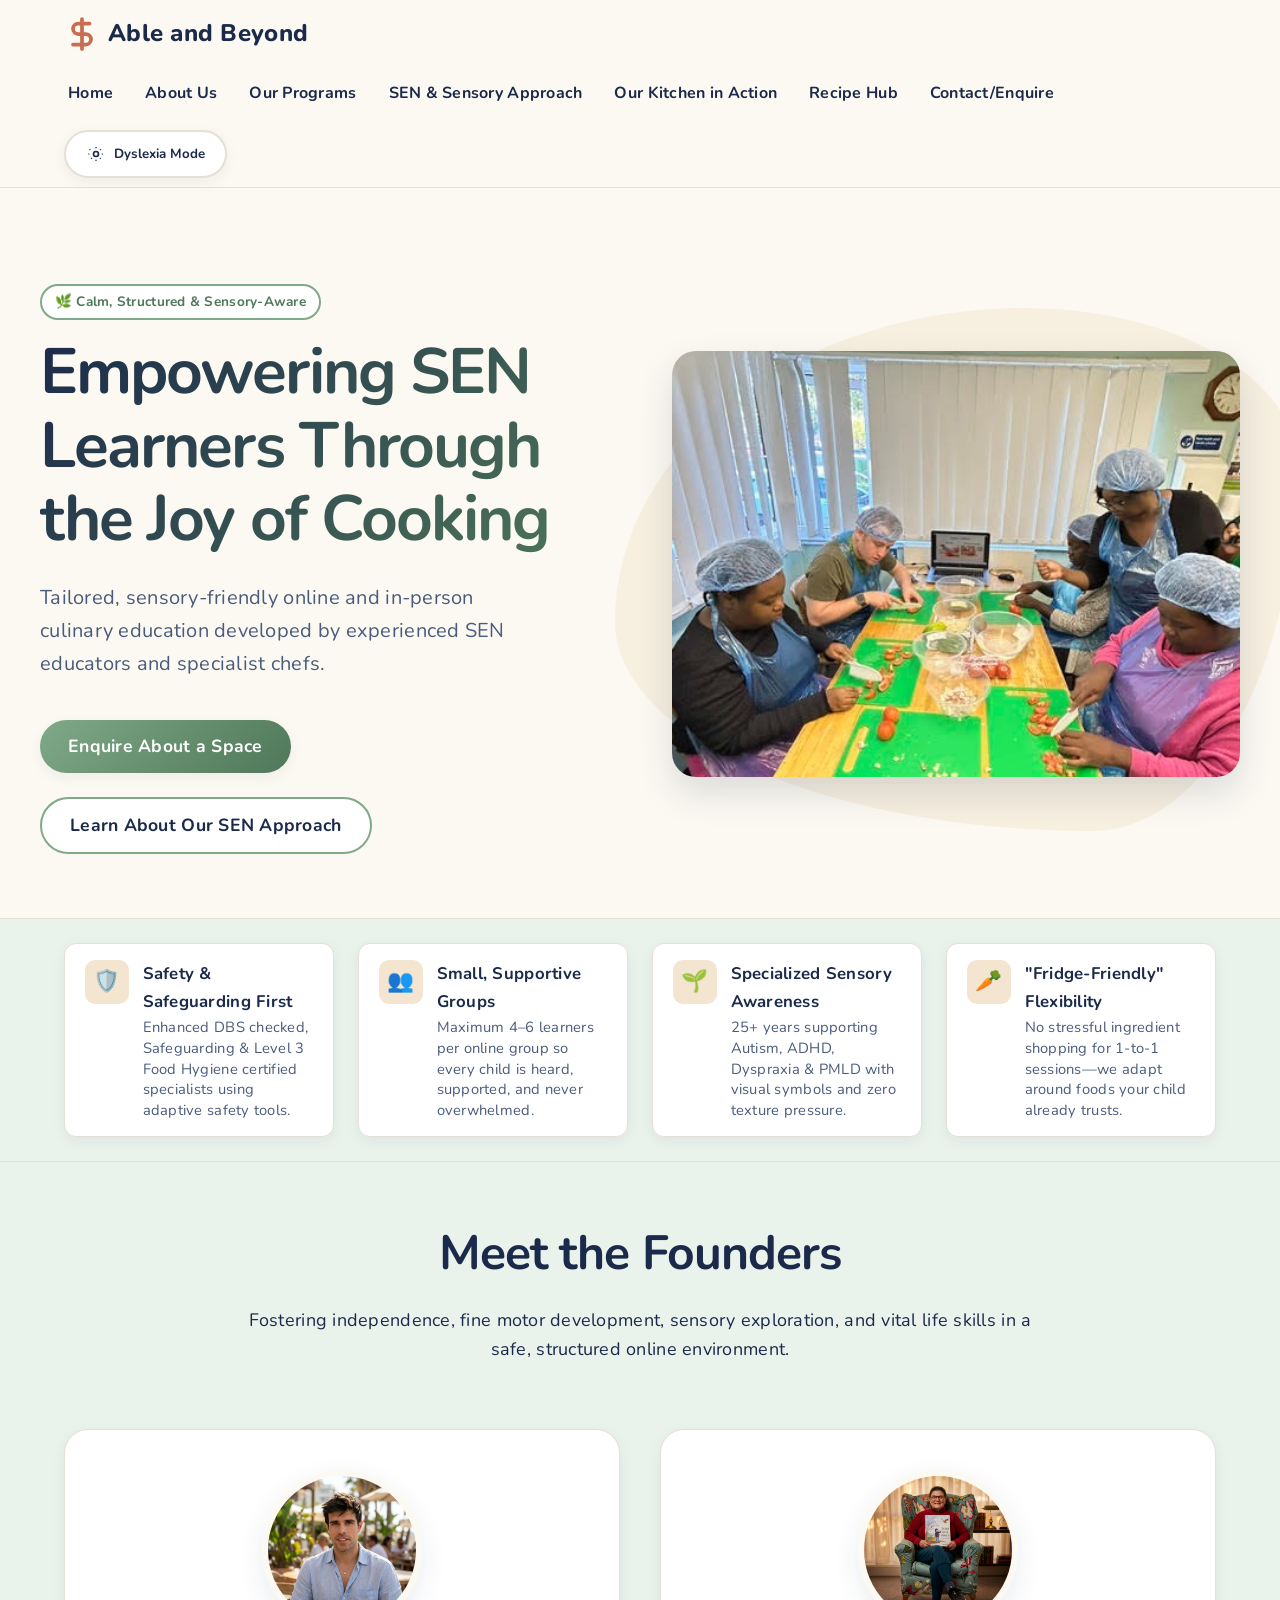
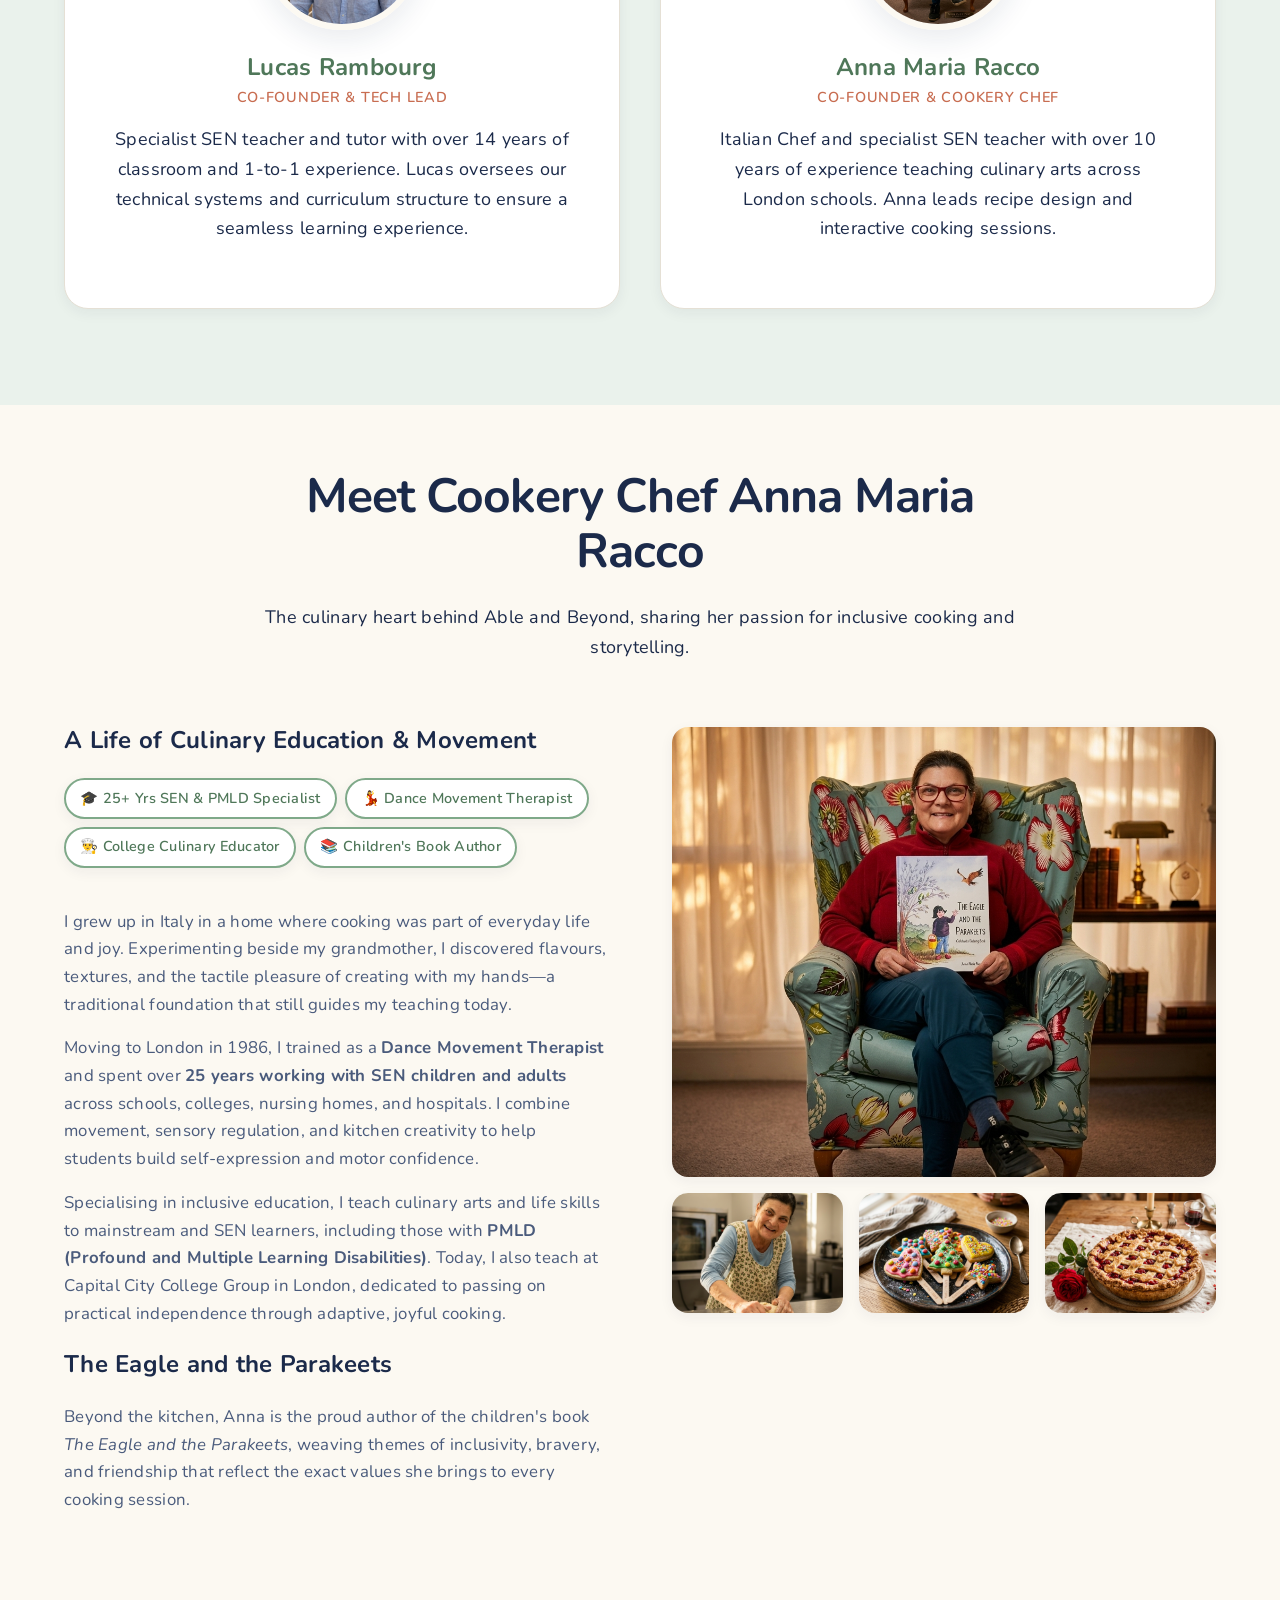
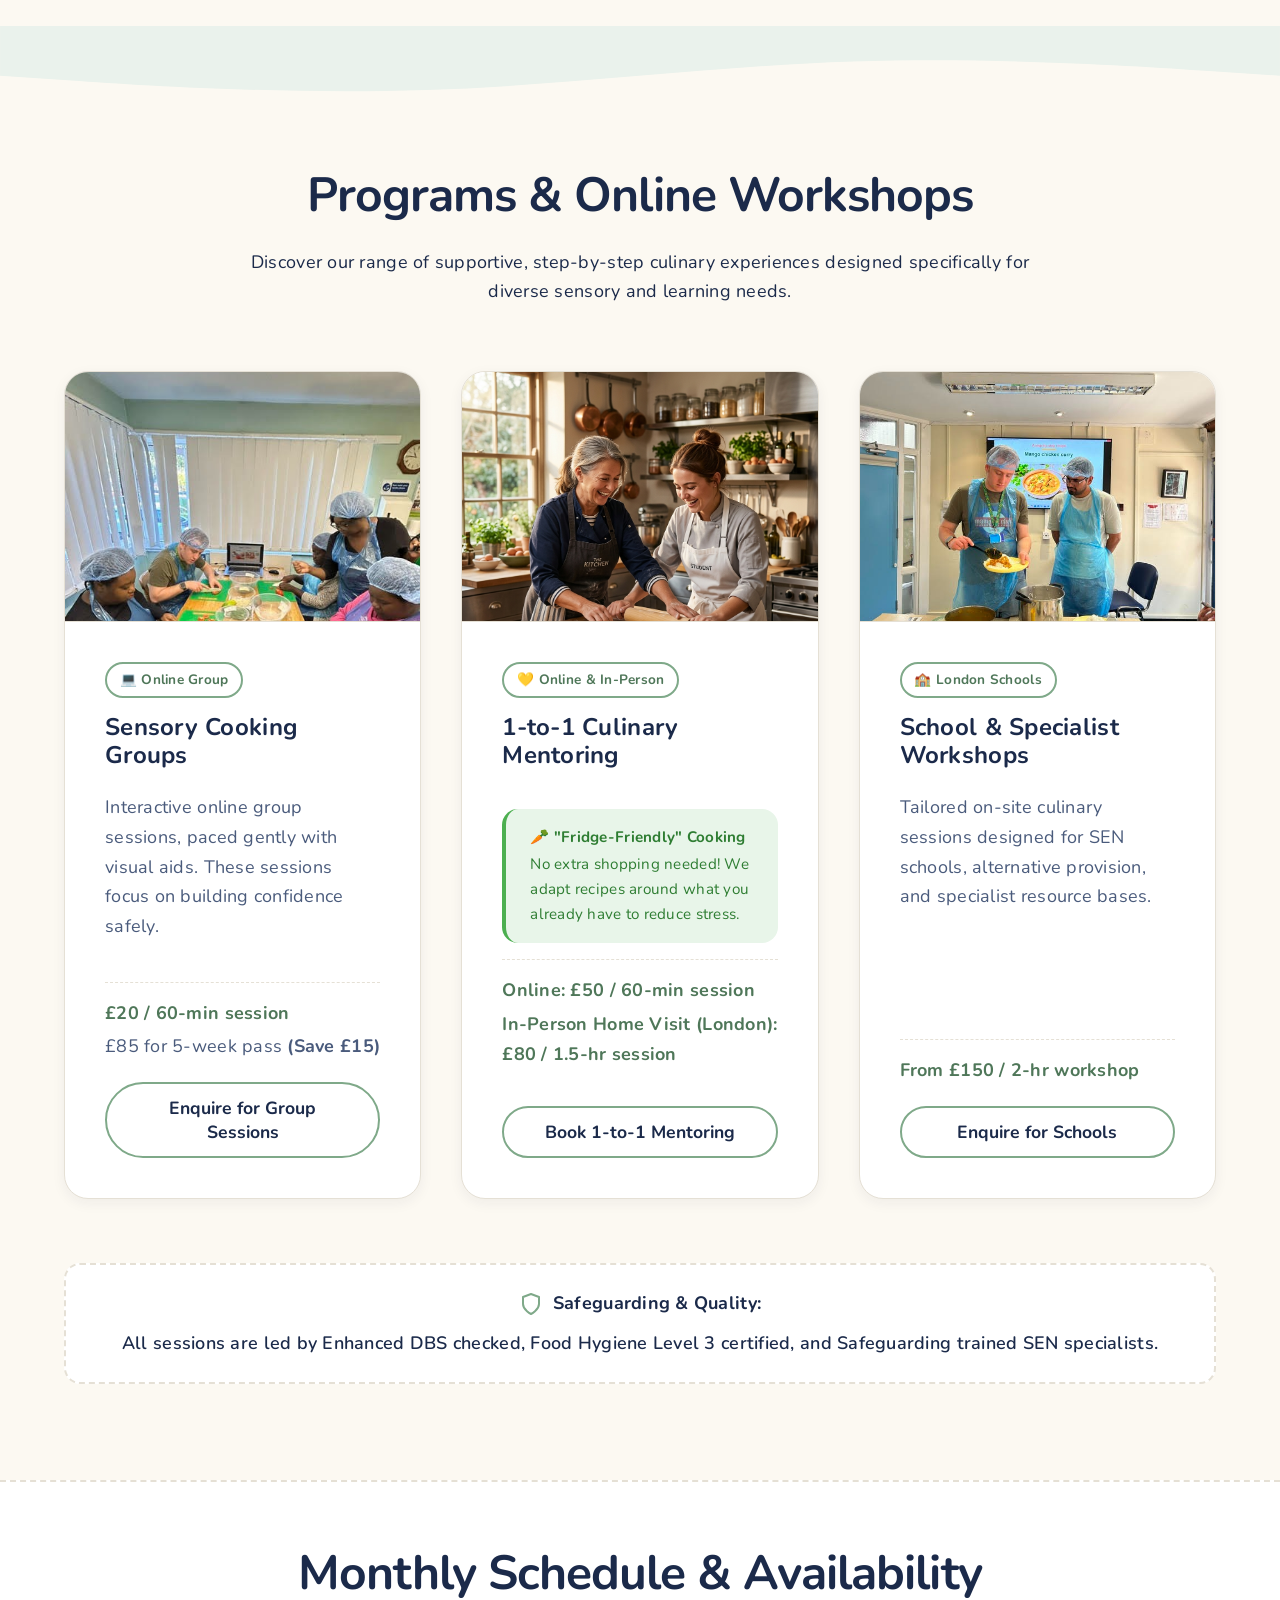
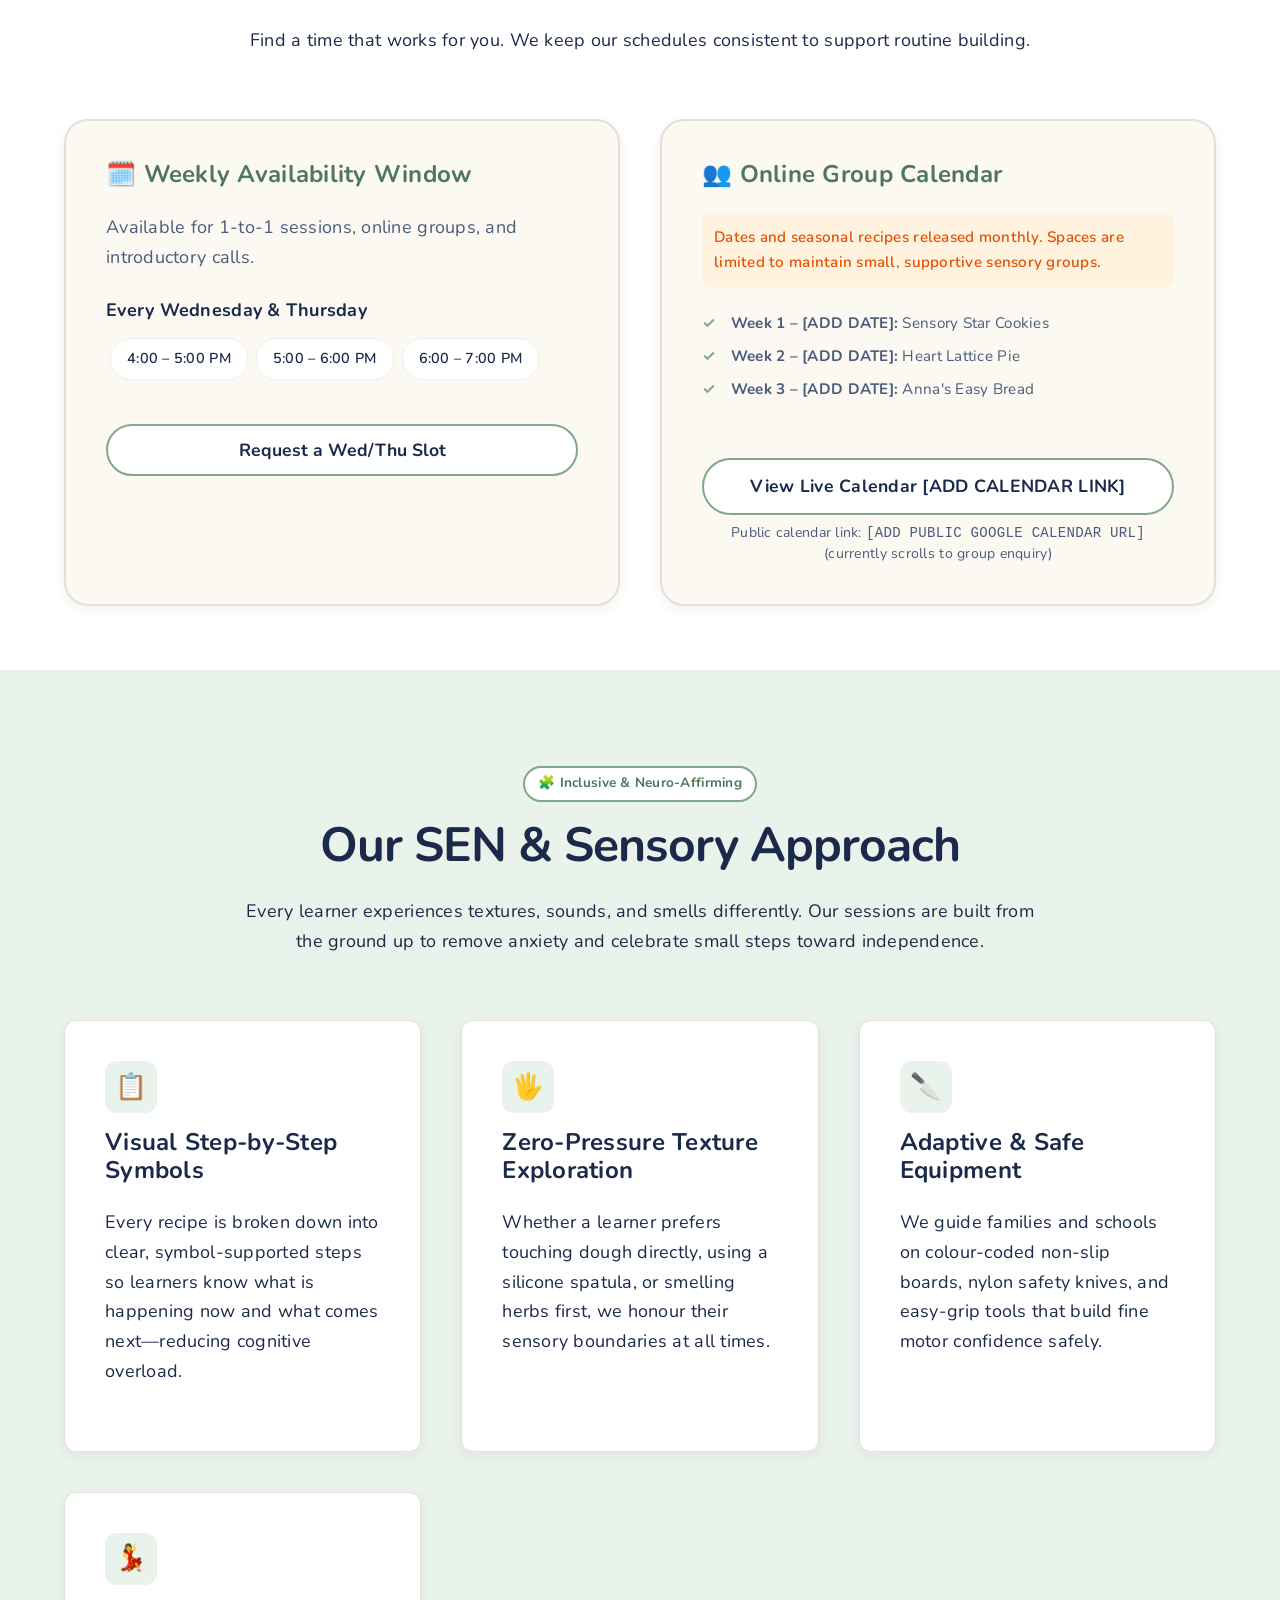
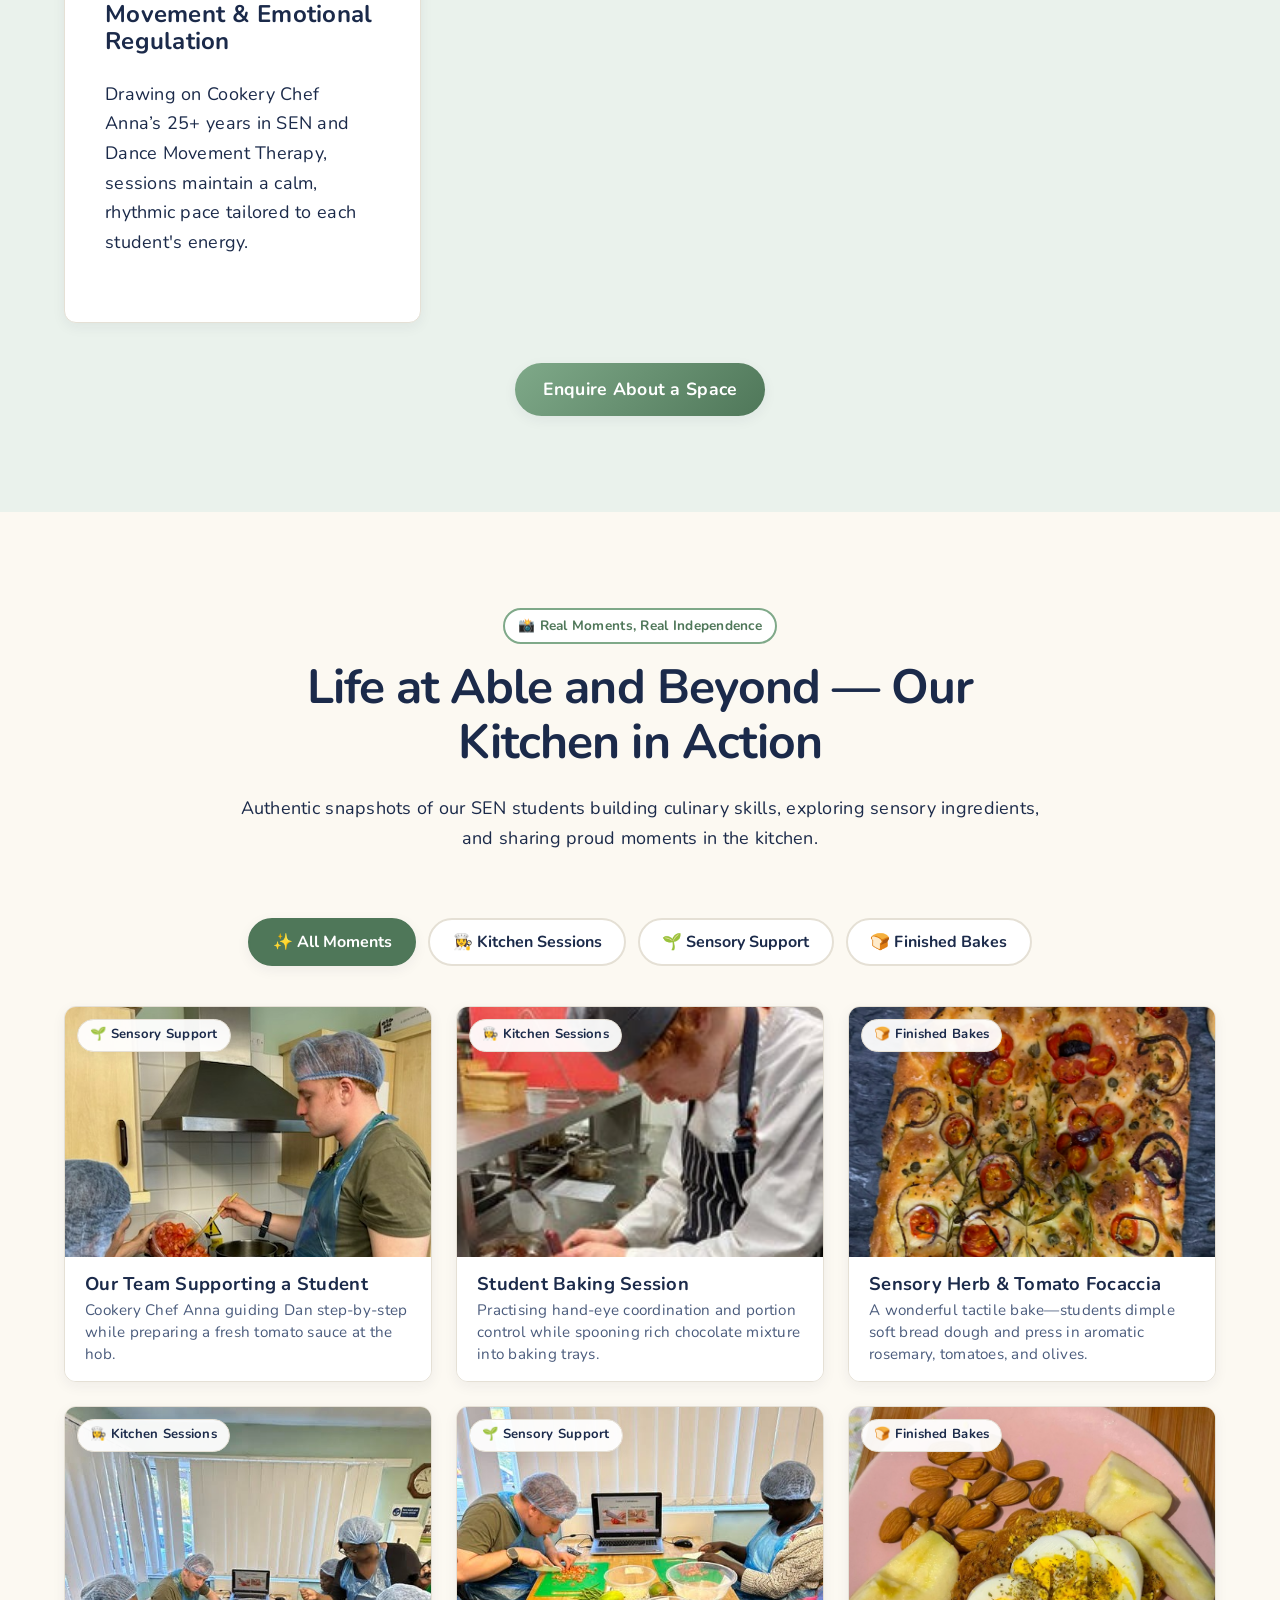
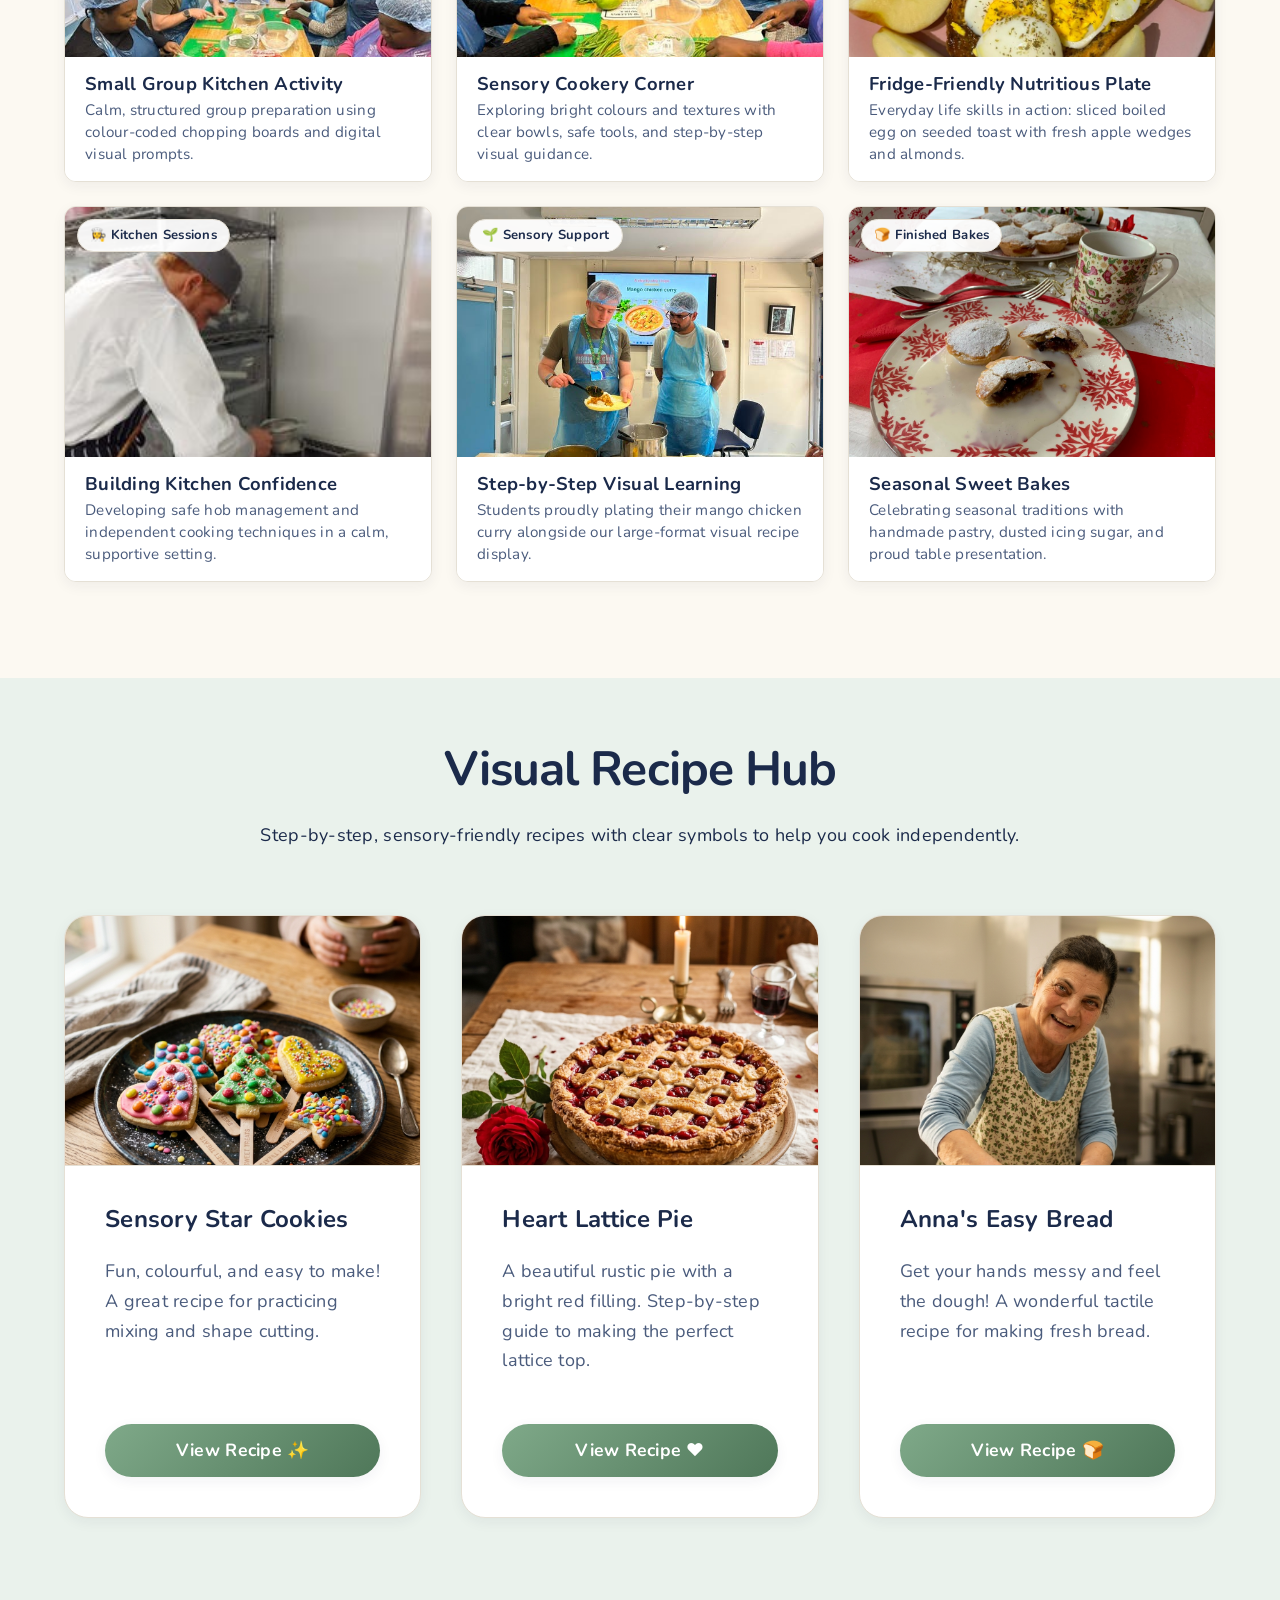
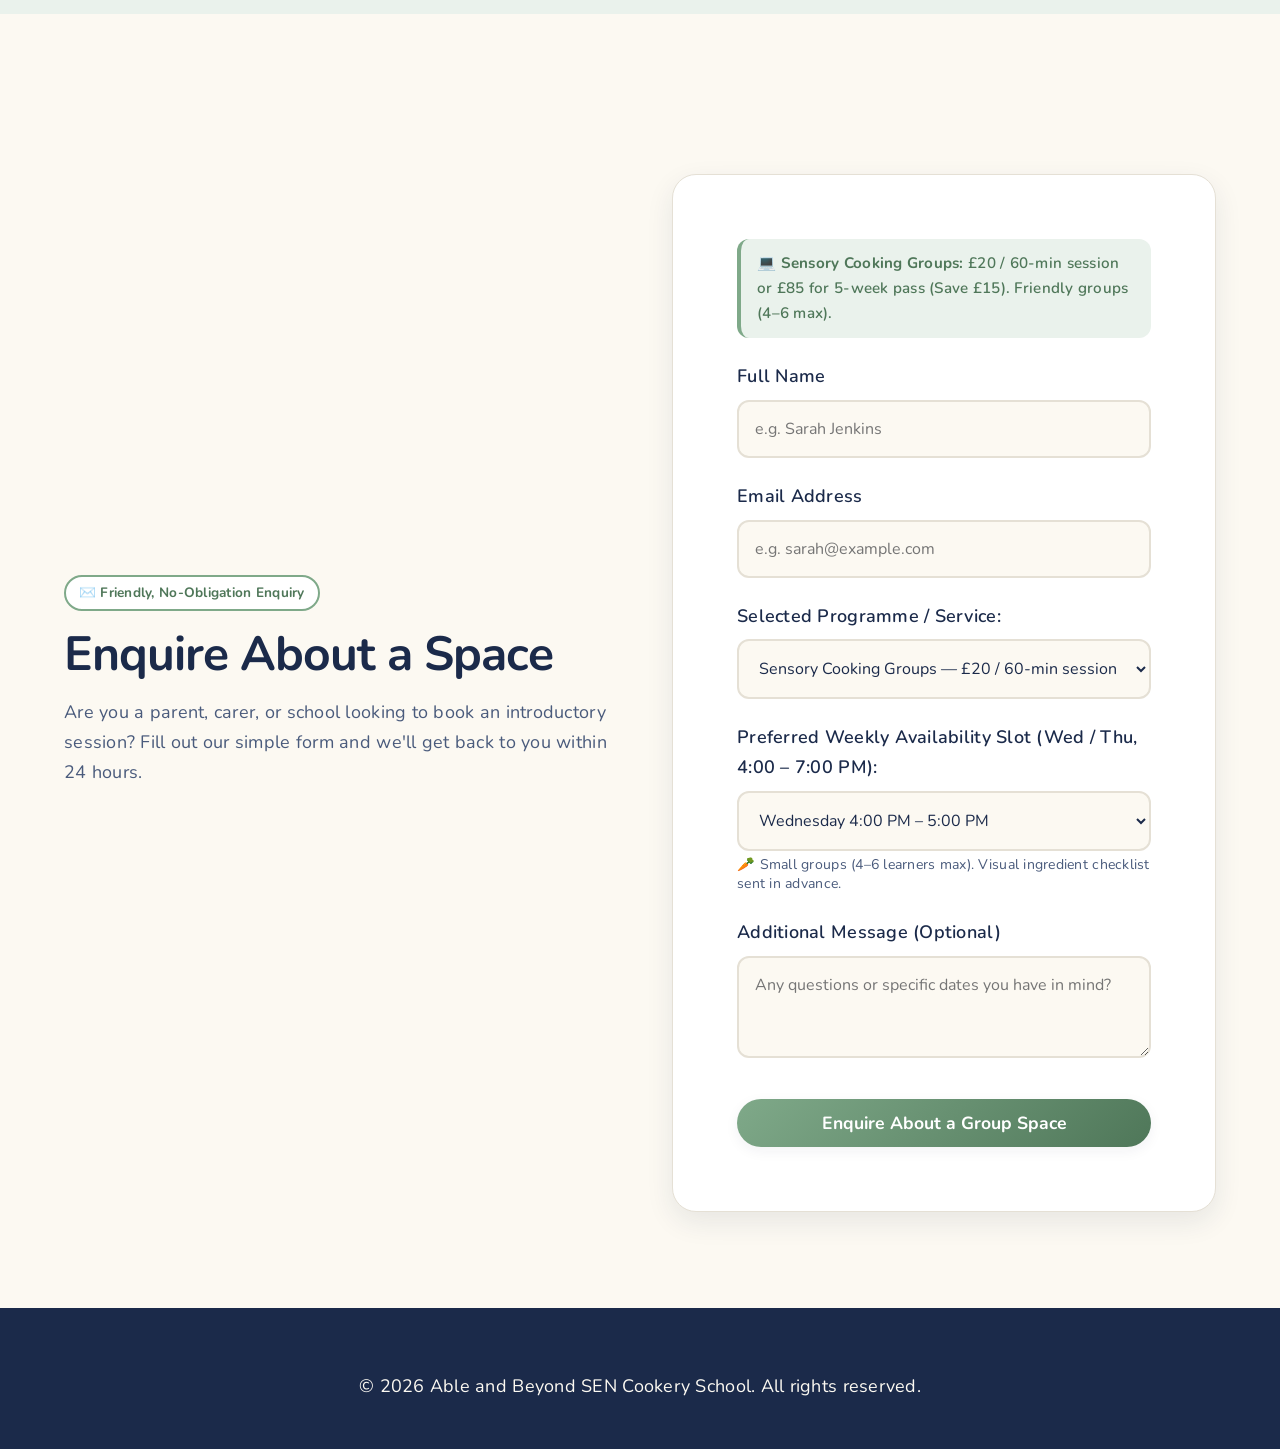
==== commit 9d2b47c6: "Item 2: Resolve pricing and availability contradictions with single SITE_PRICING_DATA source" ====
--- a/index.html
+++ b/index.html
@@ -185,9 +185,9 @@
               <h3>Sensory Cooking Groups</h3>
               <p>Interactive online group sessions, paced gently with visual aids. These sessions focus on building confidence safely.</p>
               
-              <div class="pricing-summary">
+              <div class="pricing-summary" id="pricing-card-group">
                 <span>£20 / 60-min session</span>
-                <span style="color: var(--color-text-muted); font-weight: normal;">(or £85 for 5-week pass)</span>
+                <span style="color: var(--color-text-muted); font-weight: normal;">£85 for 5-week pass <strong>(Save £15)</strong></span>
               </div>
               
               <button onclick="bookSession('group')" class="btn btn-secondary" style="width: 100%; margin-top: auto;">Enquire for Group Sessions</button>
@@ -198,7 +198,7 @@
           <article class="card program-card">
             <img src="assets/images/class-2.jpg" alt="1-to-1 Culinary Mentoring" class="program-img" loading="lazy">
             <div class="program-content">
-              <div class="format-badge">💛 Online & In-Person</div>
+              <div class="format-badge">💛 Online &amp; In-Person</div>
               <h3>1-to-1 Culinary Mentoring</h3>
               
               <div class="fridge-banner">
@@ -206,9 +206,9 @@
                 No extra shopping needed! We adapt recipes around what you already have to reduce stress.
               </div>
 
-              <div class="pricing-summary">
-                <span>Online: £50 / hour</span>
-                <span>In-Person: £80 / 1.5-hr</span>
+              <div class="pricing-summary" id="pricing-card-1to1">
+                <span>Online: £50 / 60-min session</span>
+                <span>In-Person Home Visit (London): £80 / 1.5-hr session</span>
               </div>
 
               <button onclick="bookSession('1to1')" class="btn btn-secondary" style="width: 100%; margin-top: auto;">Book 1-to-1 Mentoring</button>
@@ -220,11 +220,11 @@
             <img src="assets/images/real-school-workshop.jpg" alt="Students plating finished dish with visual step-by-step screen in background" class="program-img" loading="lazy">
             <div class="program-content">
               <div class="format-badge">🏫 London Schools</div>
-              <h3>School Workshops</h3>
+              <h3>School &amp; Specialist Workshops</h3>
               <p>Tailored on-site culinary sessions designed for SEN schools, alternative provision, and specialist resource bases.</p>
               
-              <div class="pricing-summary">
-                <span>From £150 / 2-hr</span>
+              <div class="pricing-summary" id="pricing-card-school">
+                <span>From £150 / 2-hr workshop</span>
               </div>
 
               <button onclick="bookSession('school')" class="btn btn-secondary" style="width: 100%; margin-top: auto;">Enquire for Schools</button>
@@ -234,7 +234,7 @@
         
         <div class="trust-banner">
           <svg width="24" height="24" viewBox="0 0 24 24" fill="none" stroke="currentColor" stroke-width="2" stroke-linecap="round" stroke-linejoin="round" style="color: var(--color-primary);"><path d="M12 22s8-4 8-10V5l-8-3-8 3v7c0 6 8 10 8 10z"></path></svg>
-          <strong>Safeguarding & Quality:</strong> All sessions are led by Enhanced DBS checked, Food Hygiene Level 3 certified, and Safeguarding trained SEN specialists.
+          <strong>Safeguarding &amp; Quality:</strong> All sessions are led by Enhanced DBS checked, Food Hygiene Level 3 certified, and Safeguarding trained SEN specialists.
         </div>
       </div>
     </section>
@@ -242,20 +242,20 @@
     <section class="schedule-section" aria-labelledby="schedule-heading">
       <div class="container reveal">
         <div class="section-header">
-          <h2 id="schedule-heading">Monthly Schedule & Availability</h2>
+          <h2 id="schedule-heading">Monthly Schedule &amp; Availability</h2>
           <p>Find a time that works for you. We keep our schedules consistent to support routine building.</p>
         </div>
 
         <div class="schedule-grid">
           <div class="schedule-card">
             <h3>🗓️ Weekly Availability Window</h3>
-            <p style="color: var(--color-text-muted);">Available for 1-to-1 sessions and intro calls.</p>
+            <p style="color: var(--color-text-muted);">Available for 1-to-1 sessions, online groups, and introductory calls.</p>
             <div style="margin-top: var(--space-md);">
-              <strong>Every Wednesday & Thursday</strong>
-              <div style="margin-top: 8px;">
-                <span class="time-slot">4:00 - 5:00 PM</span>
-                <span class="time-slot">5:00 - 6:00 PM</span>
-                <span class="time-slot">6:00 - 7:00 PM</span>
+              <strong id="availability-days-label">Every Wednesday &amp; Thursday</strong>
+              <div id="availability-slots-badges" style="margin-top: 8px;">
+                <span class="time-slot">4:00 – 5:00 PM</span>
+                <span class="time-slot">5:00 – 6:00 PM</span>
+                <span class="time-slot">6:00 – 7:00 PM</span>
               </div>
             </div>
             <button onclick="bookSession('1to1')" class="btn btn-secondary" style="width: 100%; margin-top: var(--space-lg);">Request a Wed/Thu Slot</button>
@@ -554,23 +554,25 @@
             </div>
 
             <div class="form-group">
-              <label for="interest">Selected Program / Service:</label>
+              <label for="interest">Selected Programme / Service:</label>
               <select id="interest" name="interest" onchange="updateDynamicFields(this.value)">
-                <option value="group">Sensory Cooking Groups (£20 / session)</option>
-                <option value="1to1">1-to-1 Culinary Mentoring (£50/hr or £80 home visit)</option>
-                <option value="school">School &amp; Specialist Workshops (From £150 / 2-hr)</option>
-                <option value="other">General Inquiry &amp; Advice</option>
+                <option value="group">Sensory Cooking Groups — £20 / 60-min session or £85 for 5-week pass (Save £15)</option>
+                <option value="1to1">1-to-1 Culinary Mentoring — Online: £50 / 60-min session | In-Person Home Visit (London): £80 / 1.5-hr session</option>
+                <option value="school">School &amp; Specialist Workshops — From £150 / 2-hr workshop</option>
+                <option value="other">General Enquiry &amp; Advice</option>
               </select>
             </div>
 
-            <!-- Dynamic Group Slot Selector -->
+            <!-- Dynamic Weekly Slot Selector (Shared for Group & 1-to-1) -->
             <div id="field-group" class="form-group" style="display: none;">
-              <label for="group-slot">Preferred Weekly Availability Slot:</label>
+              <label for="group-slot">Preferred Weekly Availability Slot (Wed / Thu, 4:00 – 7:00 PM):</label>
               <select id="group-slot" name="group-slot">
                 <option value="wed-4pm">Wednesday 4:00 PM – 5:00 PM</option>
                 <option value="wed-5pm">Wednesday 5:00 PM – 6:00 PM</option>
+                <option value="wed-6pm">Wednesday 6:00 PM – 7:00 PM</option>
                 <option value="thu-4pm">Thursday 4:00 PM – 5:00 PM</option>
                 <option value="thu-5pm">Thursday 5:00 PM – 6:00 PM</option>
+                <option value="thu-6pm">Thursday 6:00 PM – 7:00 PM</option>
               </select>
               <small class="tier-helper">🥕 Small groups (4–6 learners max). Visual ingredient checklist sent in advance.</small>
             </div>
@@ -607,6 +609,106 @@
   </main>
 
   <script>
+    // Single Source of Truth for Pricing & Availability (prevents drift across cards, availability & form)
+    const SITE_PRICING_DATA = {
+      availability: {
+        daysLabel: 'Every Wednesday & Thursday',
+        timeWindows: ['4:00 – 5:00 PM', '5:00 – 6:00 PM', '6:00 – 7:00 PM'],
+        slots: [
+          { value: 'wed-4pm', label: 'Wednesday 4:00 PM – 5:00 PM' },
+          { value: 'wed-5pm', label: 'Wednesday 5:00 PM – 6:00 PM' },
+          { value: 'wed-6pm', label: 'Wednesday 6:00 PM – 7:00 PM' },
+          { value: 'thu-4pm', label: 'Thursday 4:00 PM – 5:00 PM' },
+          { value: 'thu-5pm', label: 'Thursday 5:00 PM – 6:00 PM' },
+          { value: 'thu-6pm', label: 'Thursday 6:00 PM – 7:00 PM' }
+        ]
+      },
+      programmes: {
+        group: {
+          title: 'Sensory Cooking Groups',
+          lines: [
+            { text: '£20 / 60-min session', muted: false },
+            { text: '£85 for 5-week pass <strong>(Save £15)</strong>', muted: true }
+          ],
+          dropdownLabel: 'Sensory Cooking Groups — £20 / 60-min session or £85 for 5-week pass (Save £15)',
+          helperHtml: '💻 <strong>Sensory Cooking Groups:</strong> £20 / 60-min session or £85 for 5-week pass (Save £15). Friendly groups (4–6 max).',
+          ctaText: 'Enquire About a Group Space'
+        },
+        '1to1': {
+          title: '1-to-1 Culinary Mentoring',
+          lines: [
+            { text: 'Online: £50 / 60-min session', muted: false },
+            { text: 'In-Person Home Visit (London): £80 / 1.5-hr session', muted: false }
+          ],
+          dropdownLabel: '1-to-1 Culinary Mentoring — Online: £50 / 60-min session | In-Person Home Visit (London): £80 / 1.5-hr session',
+          helperHtml: '🥕 <strong>1-to-1 Culinary Mentoring:</strong> Online: £50 / 60-min session | In-Person Home Visit (London): £80 / 1.5-hr session.',
+          ctaText: 'Request 1-to-1 Mentoring Call'
+        },
+        school: {
+          title: 'School & Specialist Workshops',
+          lines: [
+            { text: 'From £150 / 2-hr workshop', muted: false }
+          ],
+          dropdownLabel: 'School & Specialist Workshops — From £150 / 2-hr workshop',
+          helperHtml: '🏫 <strong>School &amp; Specialist Workshops:</strong> From £150 / 2-hr workshop with complete risk assessment.',
+          ctaText: 'Request School Workshop Pack'
+        },
+        other: {
+          title: 'General Enquiry & Advice',
+          lines: [],
+          dropdownLabel: 'General Enquiry & Advice',
+          helperHtml: '✨ <strong>General Enquiry:</strong> Ask us any questions about our inclusive culinary curriculum.',
+          ctaText: 'Enquire About a Space'
+        }
+      }
+    };
+
+    function renderPricingAndAvailability() {
+      // 1. Render Programme Card Pricing Summaries
+      ['group', '1to1', 'school'].forEach(key => {
+        const container = document.getElementById('pricing-card-' + key);
+        const prog = SITE_PRICING_DATA.programmes[key];
+        if (container && prog) {
+          container.innerHTML = prog.lines.map(line =>
+            line.muted
+              ? `<span style="color: var(--color-text-muted); font-weight: normal;">${line.text}</span>`
+              : `<span>${line.text}</span>`
+          ).join('');
+        }
+      });
+
+      // 2. Render Availability Card Days & Time Window Badges
+      const daysEl = document.getElementById('availability-days-label');
+      if (daysEl) {
+        daysEl.textContent = SITE_PRICING_DATA.availability.daysLabel;
+      }
+      const badgesEl = document.getElementById('availability-slots-badges');
+      if (badgesEl) {
+        badgesEl.innerHTML = SITE_PRICING_DATA.availability.timeWindows
+          .map(win => `<span class="time-slot">${win}</span>`)
+          .join('');
+      }
+
+      // 3. Render Form Programme Dropdown
+      const interestSelect = document.getElementById('interest');
+      if (interestSelect) {
+        const currentVal = interestSelect.value || 'group';
+        interestSelect.innerHTML = Object.keys(SITE_PRICING_DATA.programmes).map(key => {
+          const prog = SITE_PRICING_DATA.programmes[key];
+          return `<option value="${key}">${prog.dropdownLabel}</option>`;
+        }).join('');
+        interestSelect.value = currentVal;
+      }
+
+      // 4. Render Form Weekly Time Slot Dropdown
+      const slotSelect = document.getElementById('group-slot');
+      if (slotSelect) {
+        slotSelect.innerHTML = SITE_PRICING_DATA.availability.slots
+          .map(slot => `<option value="${slot.value}">${slot.label}</option>`)
+          .join('');
+      }
+    }
+
     function filterGallery(category, activeBtn) {
       const tabs = document.querySelectorAll('.gallery-tab');
       tabs.forEach(tab => {
@@ -630,7 +732,6 @@
     }
 
     function updateDynamicFields(type) {
-      const helperBadge = document.getElementById('form-helper');
       const helperText = document.getElementById('form-helper-text');
       const groupDiv = document.getElementById('field-group');
       const oneToOneDiv = document.getElementById('field-1to1');
@@ -643,21 +744,17 @@
       oneToOneDiv.style.display = 'none';
       schoolDiv.style.display = 'none';
 
+      const prog = SITE_PRICING_DATA.programmes[type] || SITE_PRICING_DATA.programmes.other;
+      helperText.innerHTML = prog.helperHtml;
+      submitBtn.textContent = prog.ctaText;
+
       if (type === 'group') {
         groupDiv.style.display = 'block';
-        helperText.innerHTML = '💻 <strong>Sensory Online Groups:</strong> £20 single session or £85 for 5-week pass. Friendly groups (4–6 max).';
-        submitBtn.textContent = 'Enquire About a Group Space';
       } else if (type === '1to1') {
+        groupDiv.style.display = 'block';
         oneToOneDiv.style.display = 'block';
-        helperText.innerHTML = '🥕 <strong>1-to-1 Culinary Mentoring:</strong> Fridge-Friendly cooking tailored to your child’s EHCP and sensory profile.';
-        submitBtn.textContent = 'Request 1-to-1 Mentoring Call';
       } else if (type === 'school') {
         schoolDiv.style.display = 'block';
-        helperText.innerHTML = '🏫 <strong>School & Centre Workshops:</strong> Bespoke on-site sessions from £150 with complete risk assessment.';
-        submitBtn.textContent = 'Request School Workshop Pack';
-      } else {
-        helperText.innerHTML = '✨ <strong>General Inquiry:</strong> Ask us any questions about our inclusive culinary curriculum.';
-        submitBtn.textContent = 'Enquire About a Space';
       }
     }
 
@@ -675,6 +772,7 @@
 
     // Initialize on load
     document.addEventListener('DOMContentLoaded', () => {
+      renderPricingAndAvailability();
       const select = document.getElementById('interest');
       if (select) {
         updateDynamicFields(select.value);
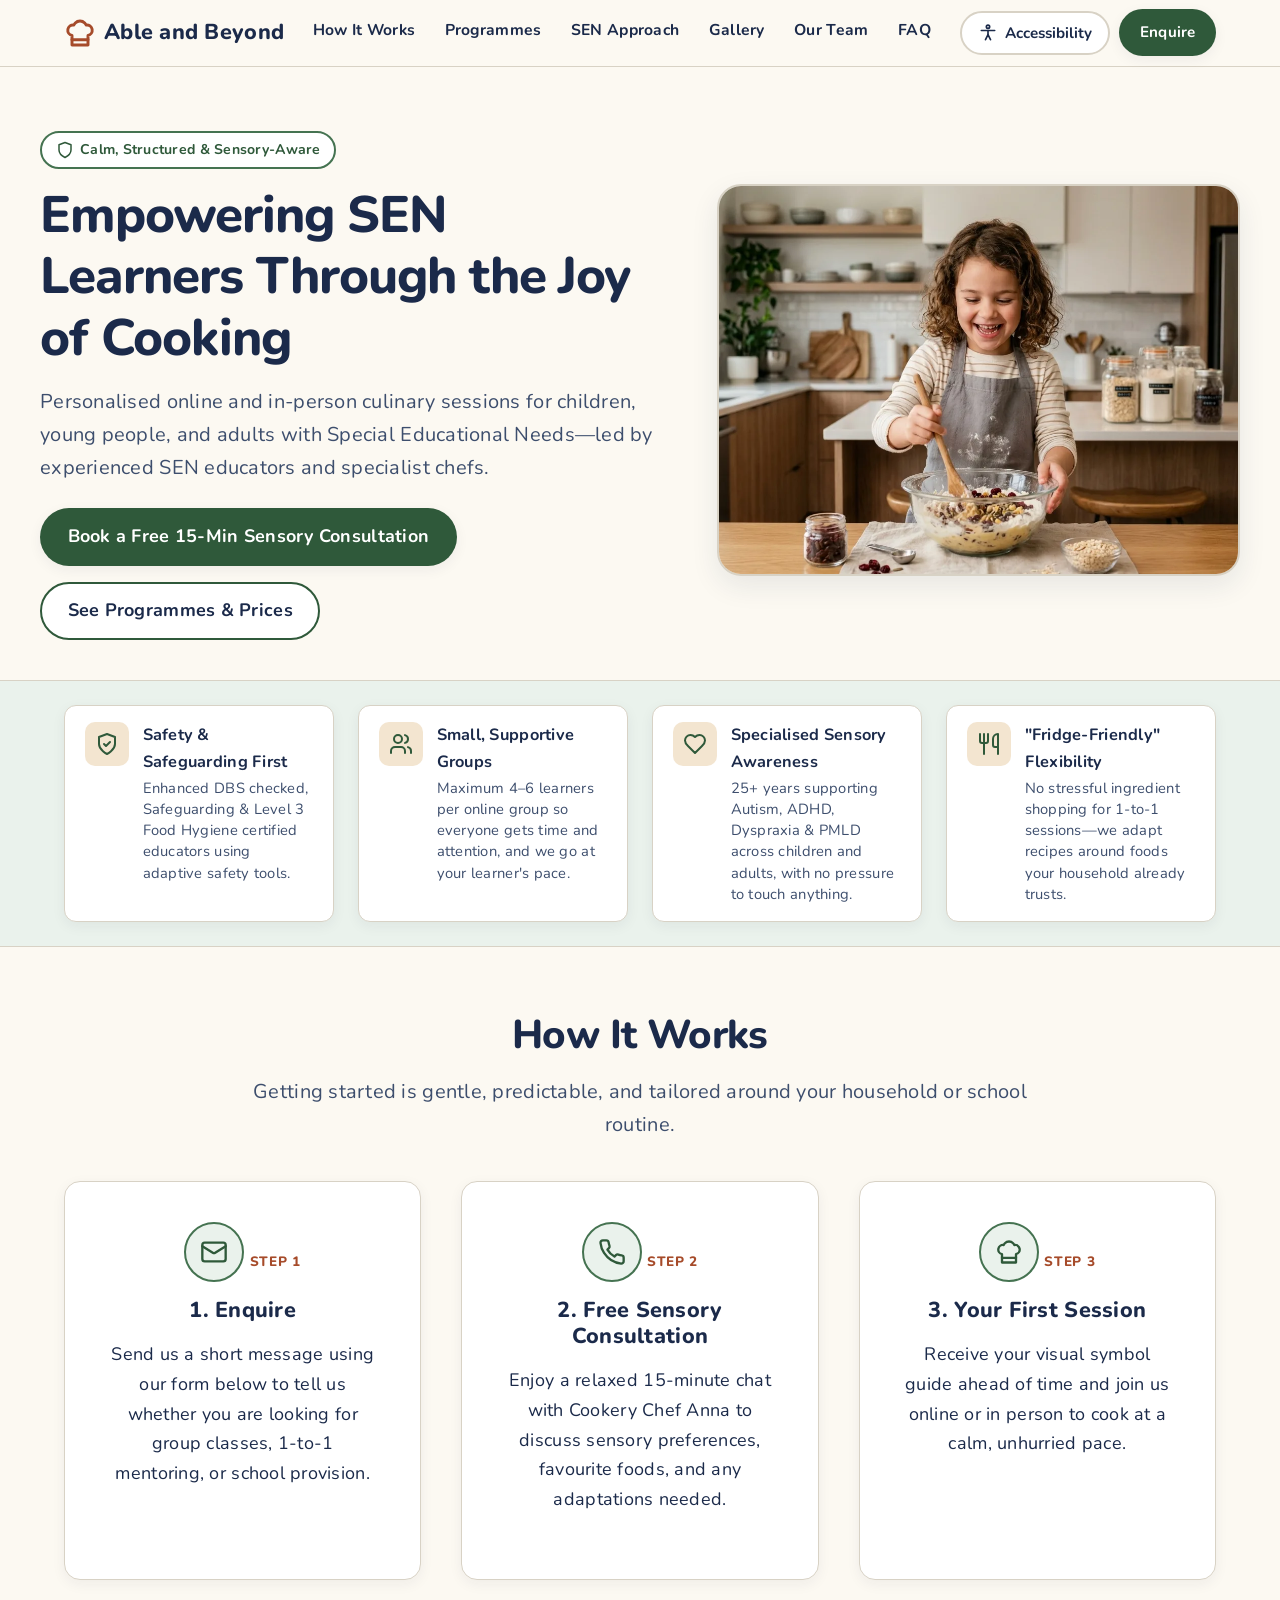
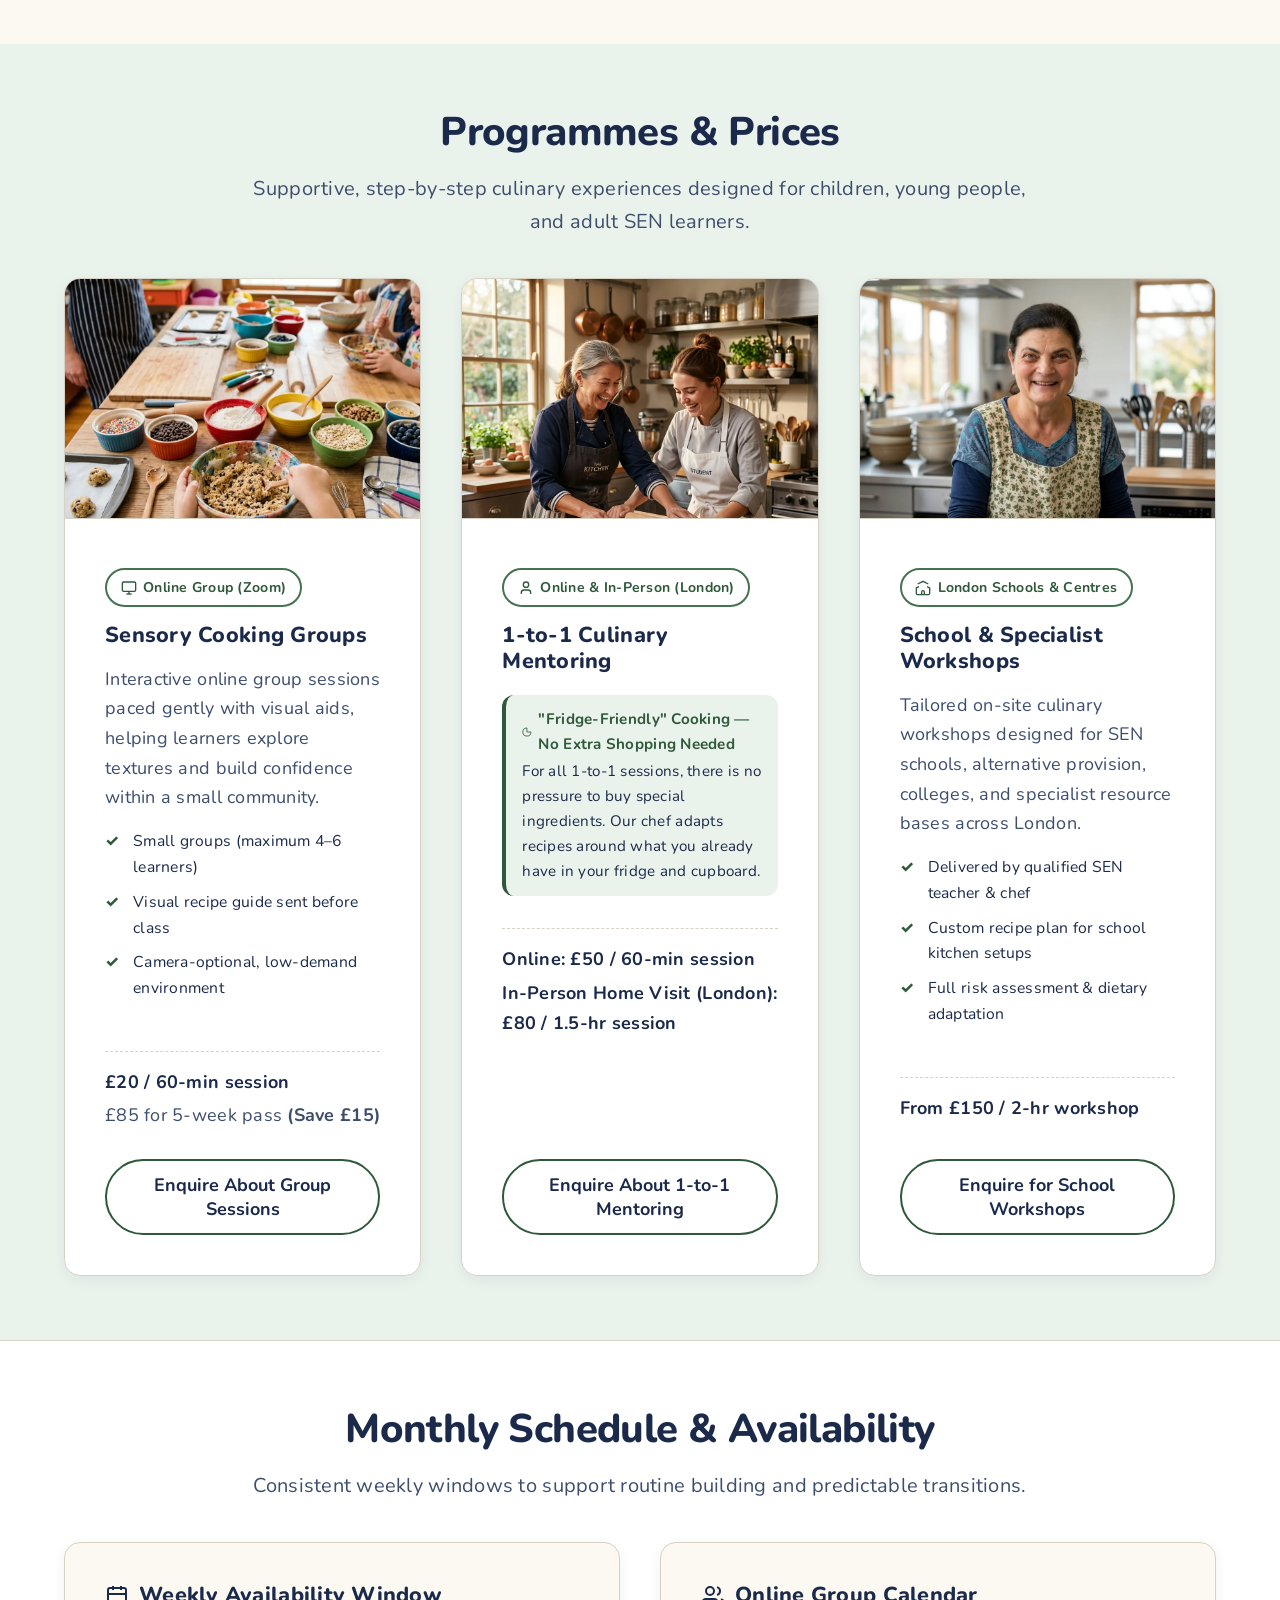
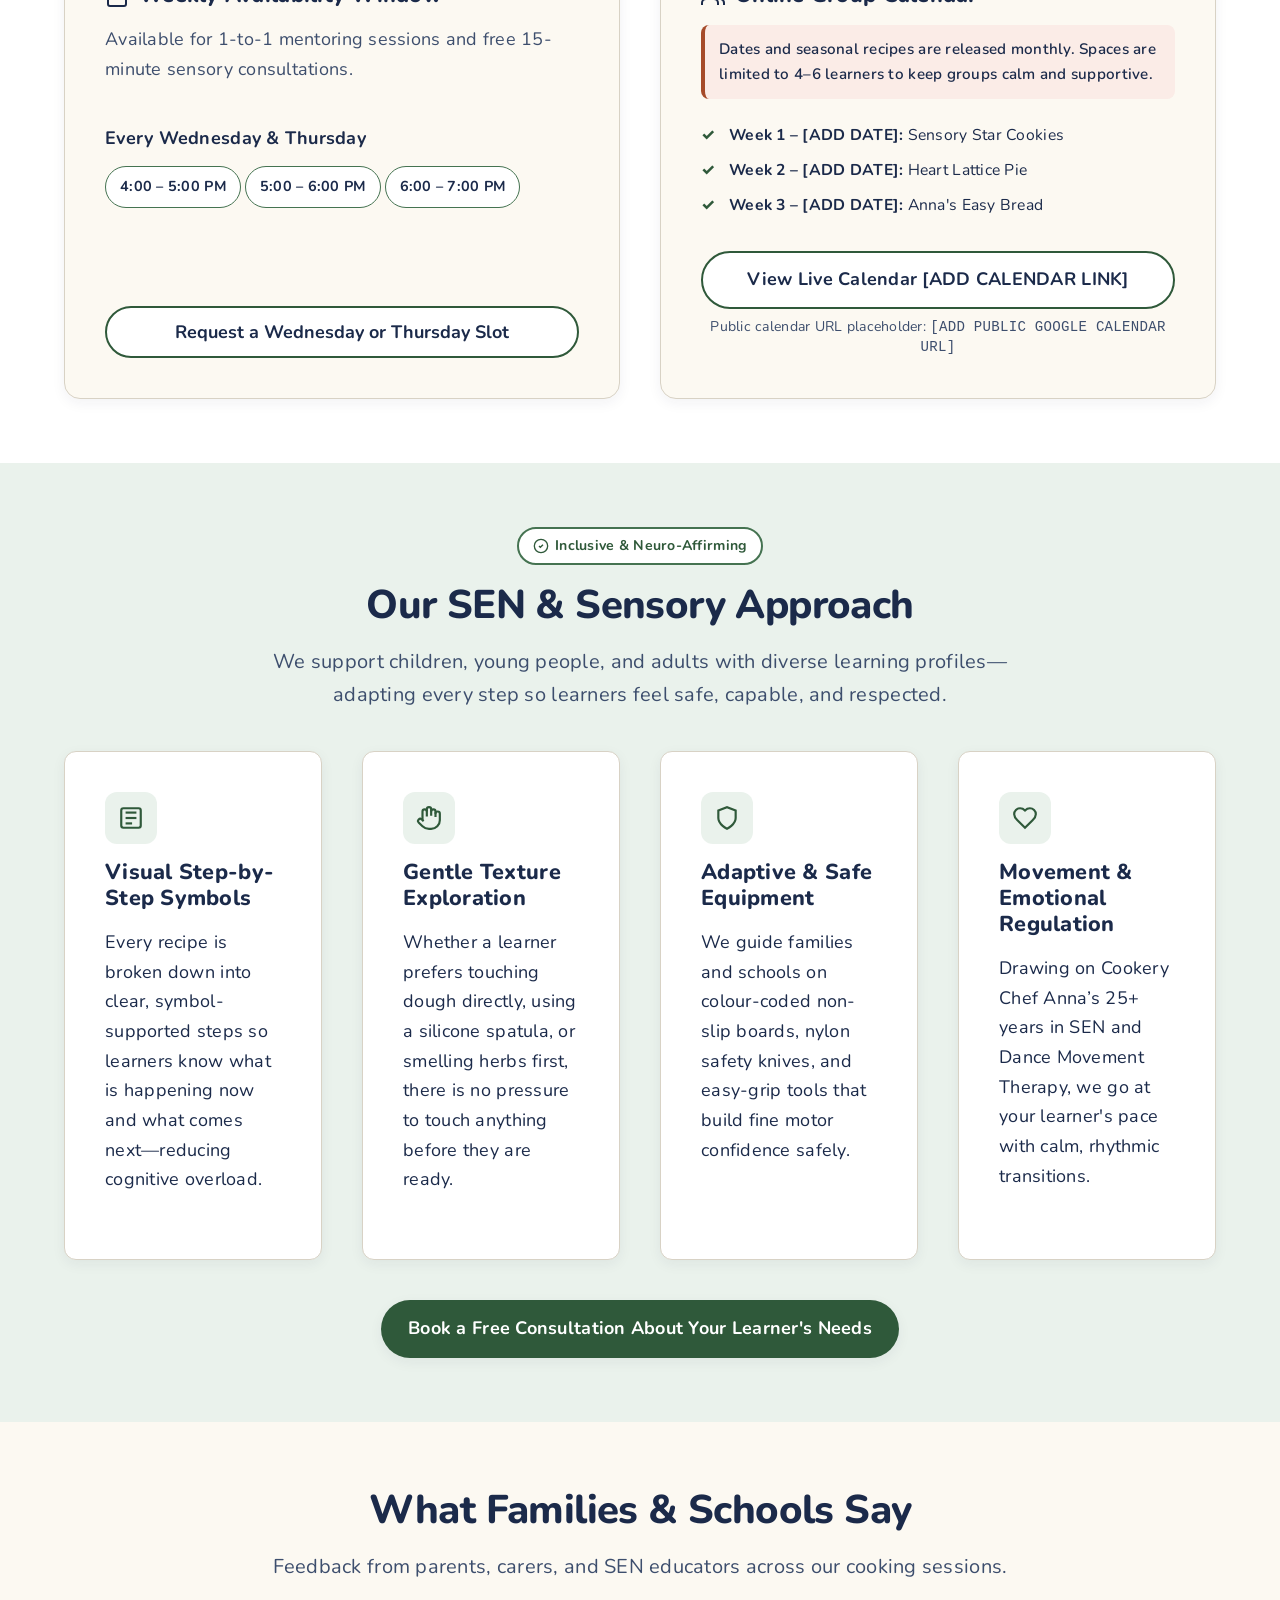
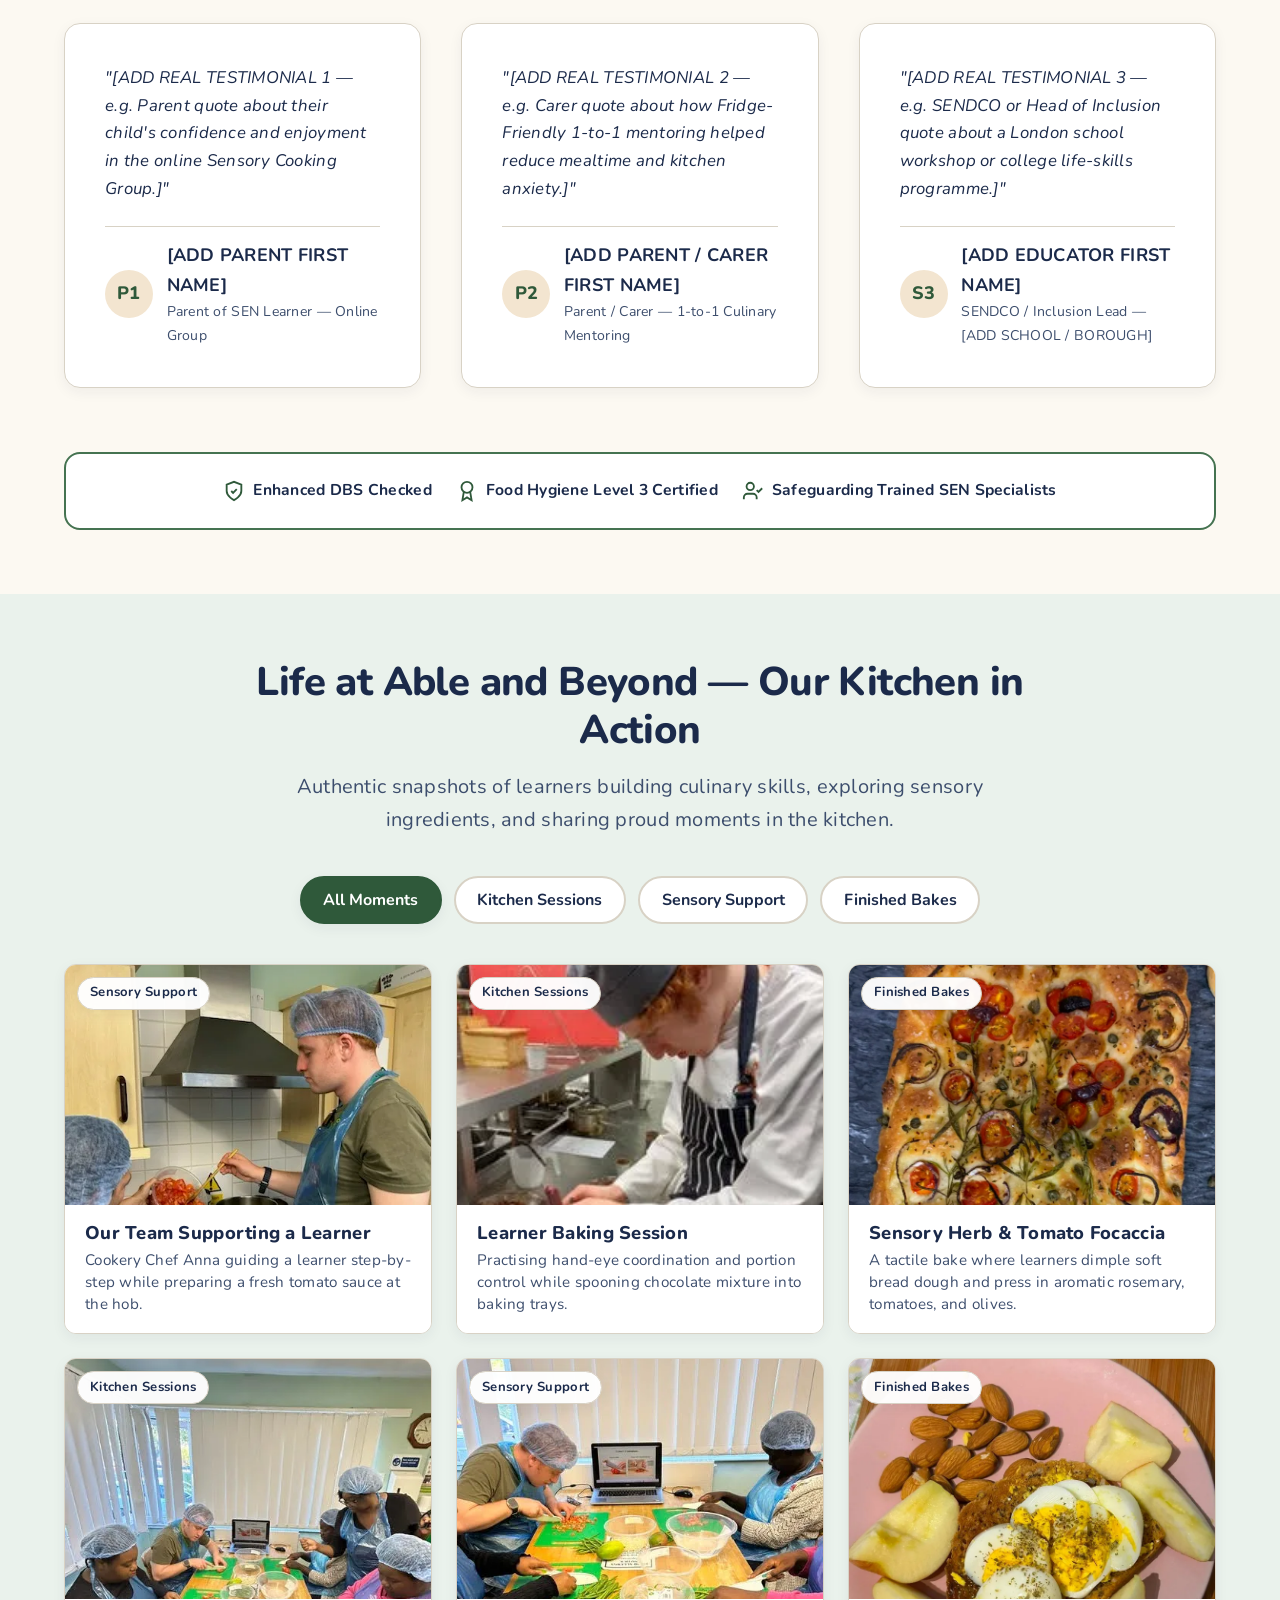
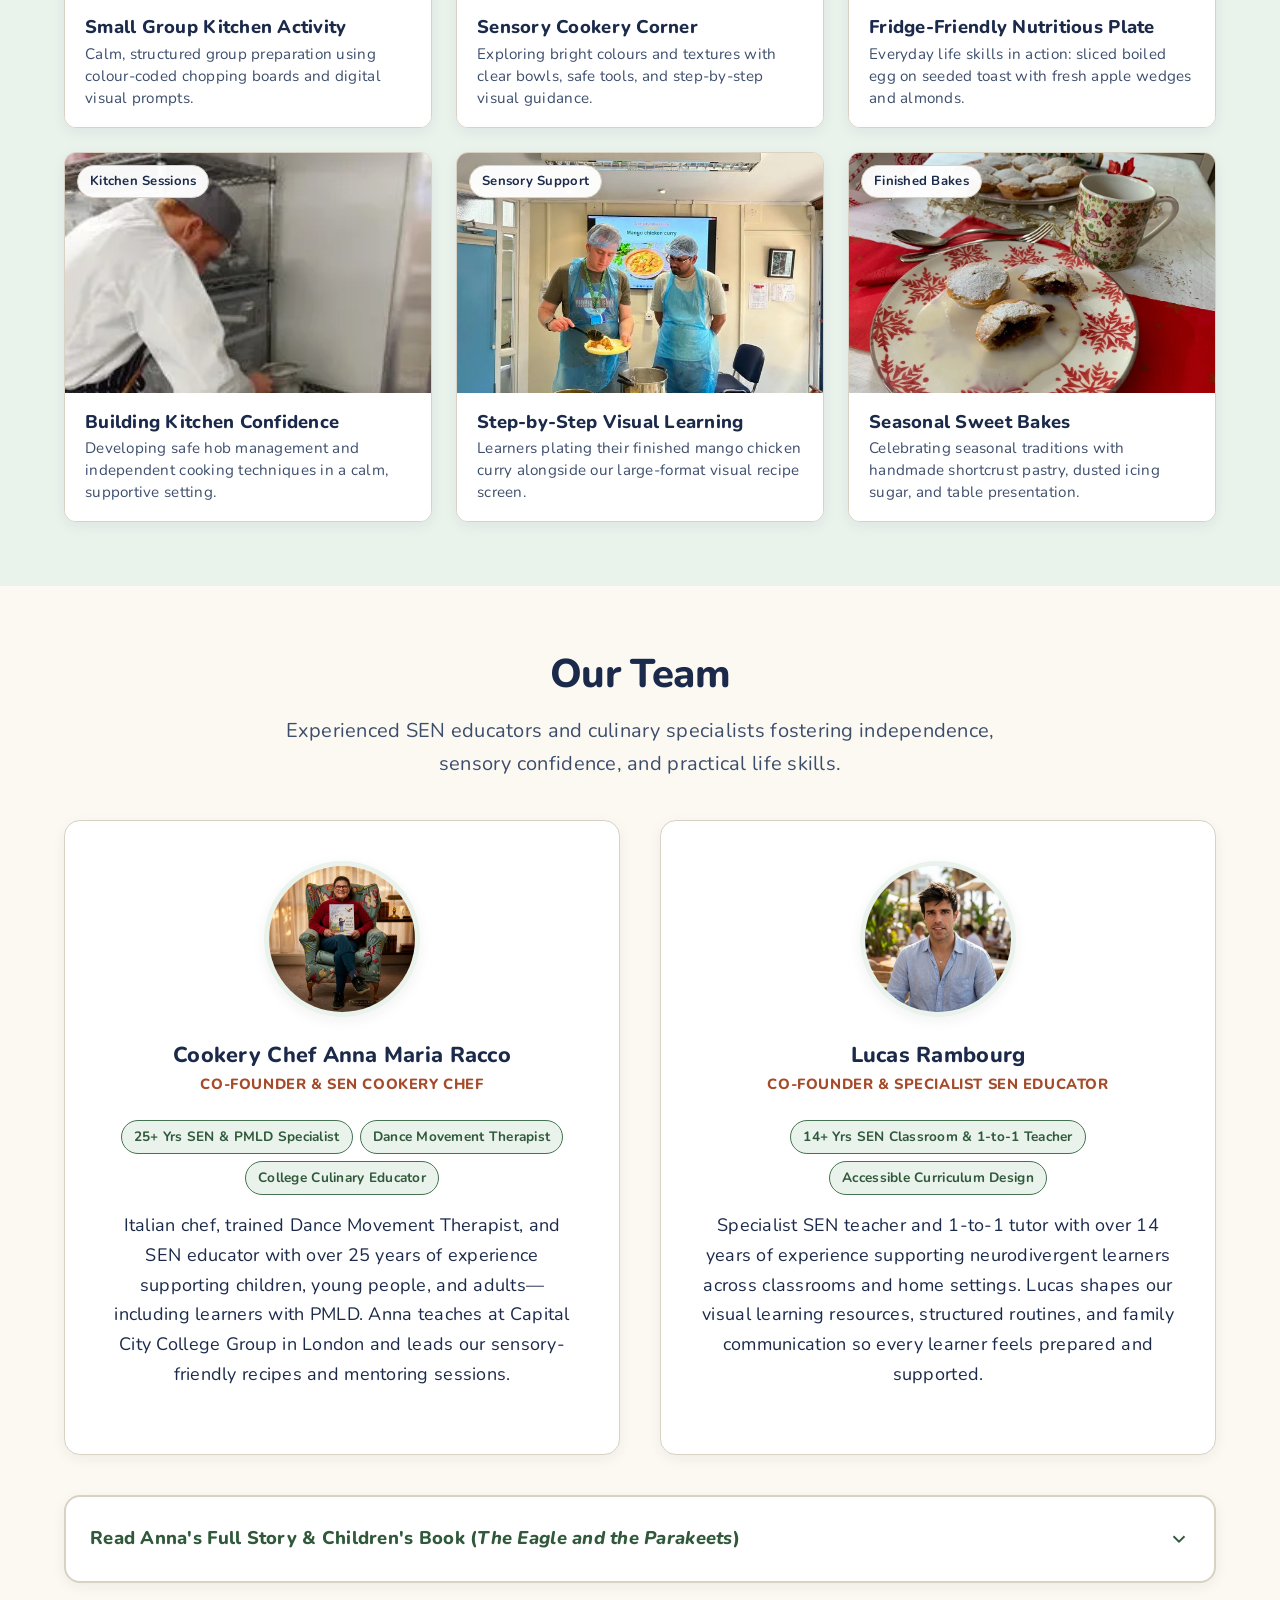
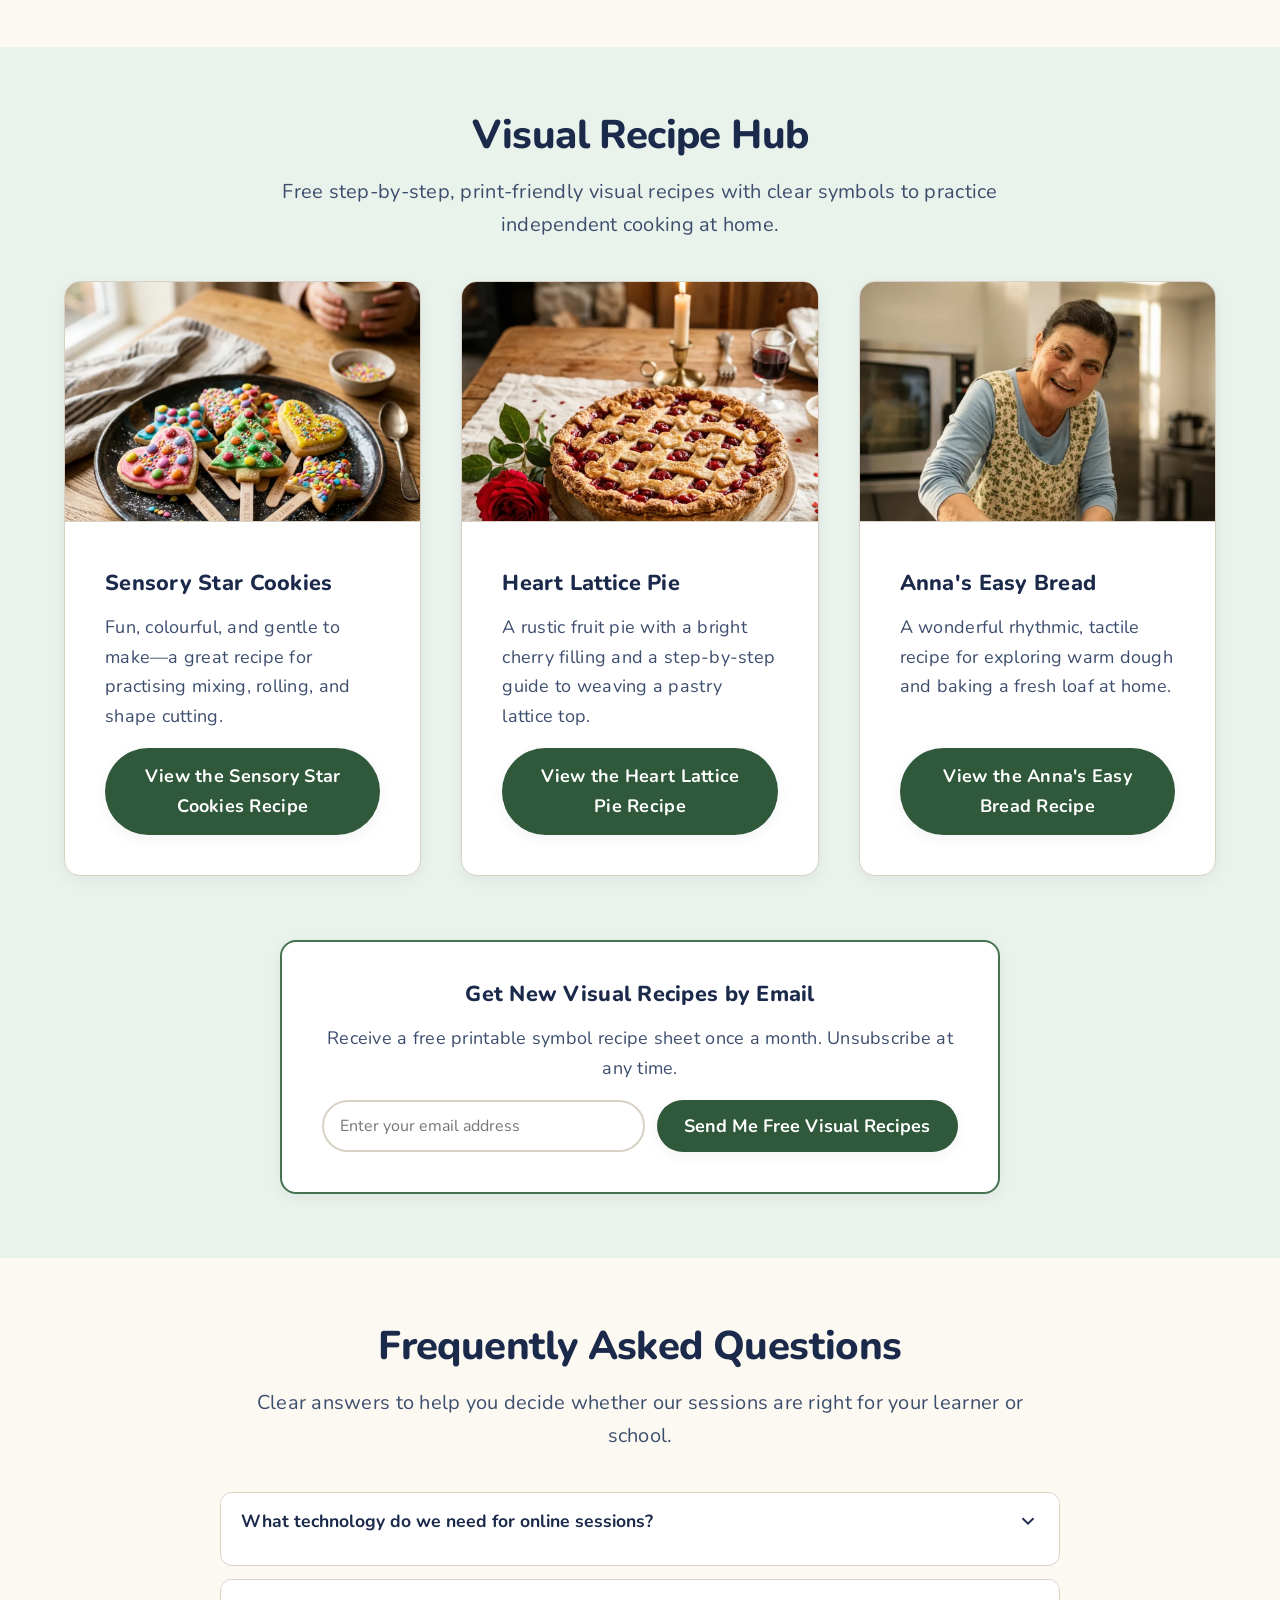
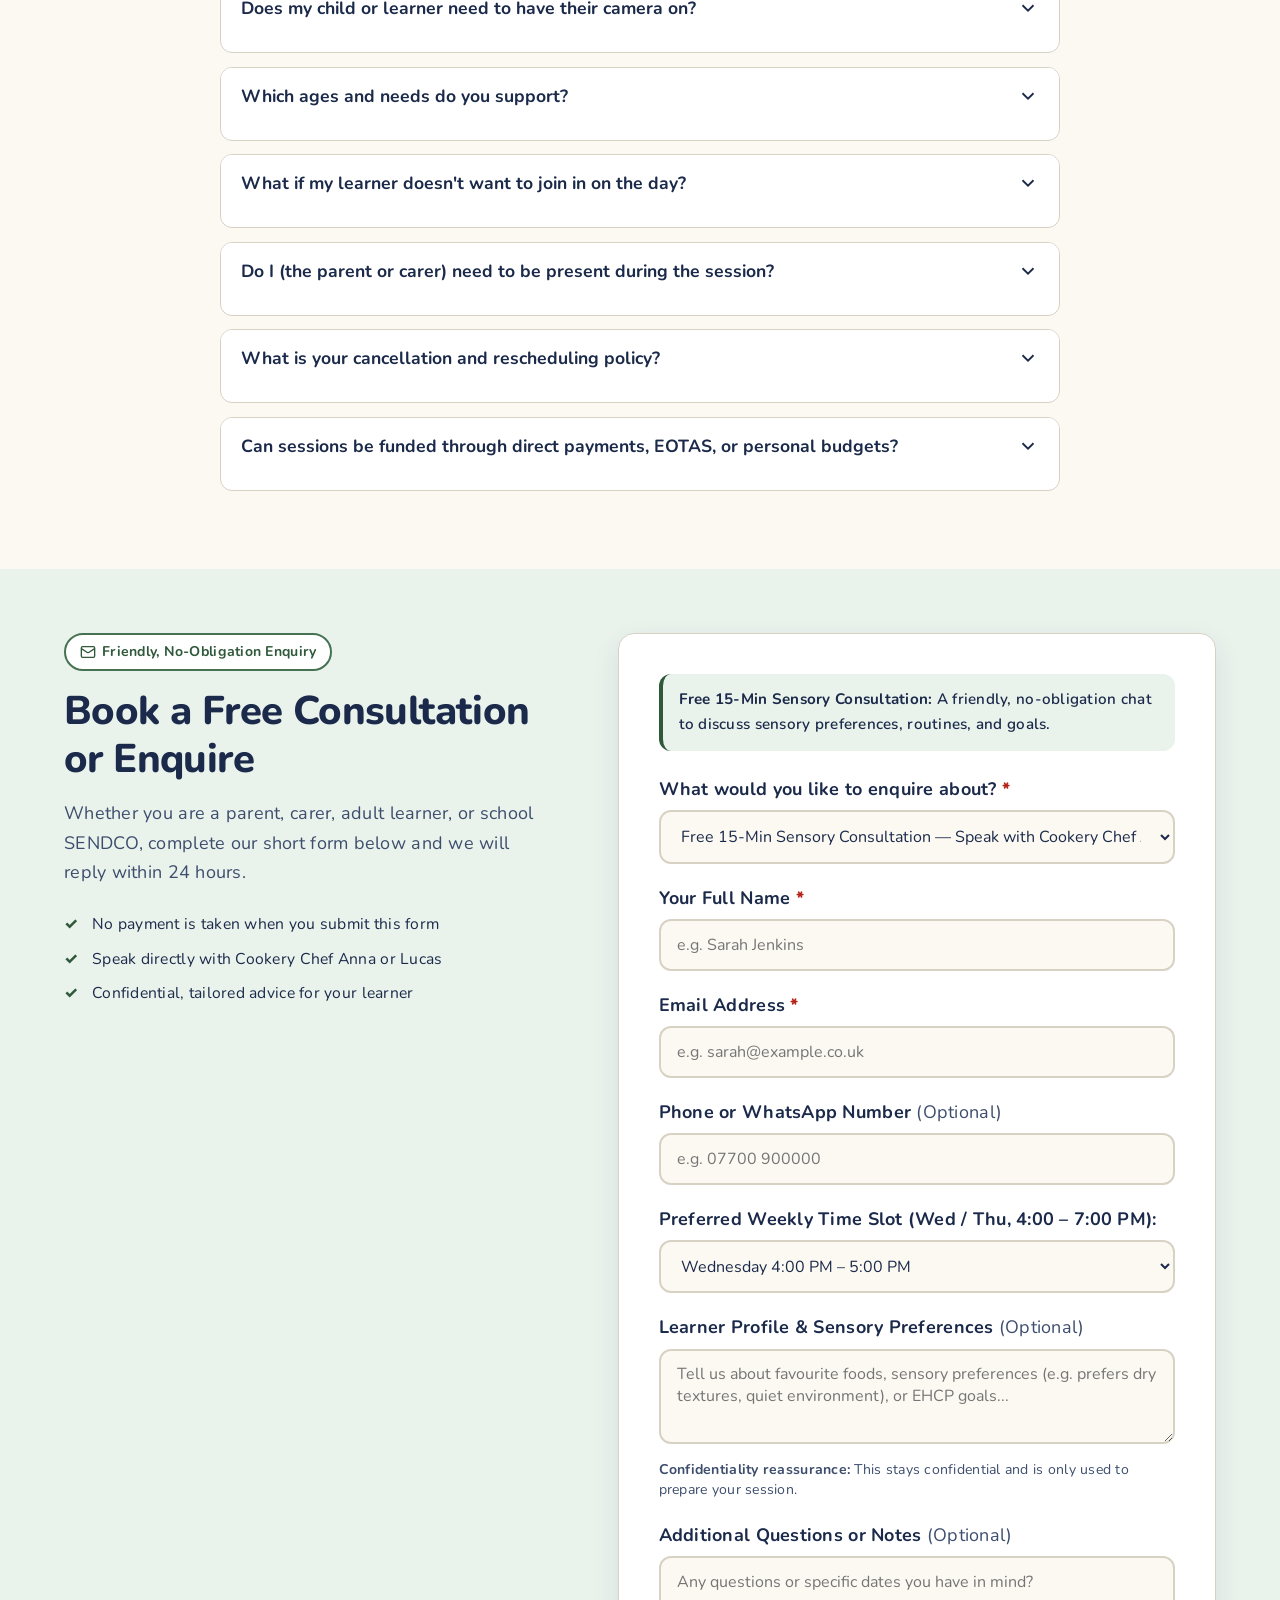
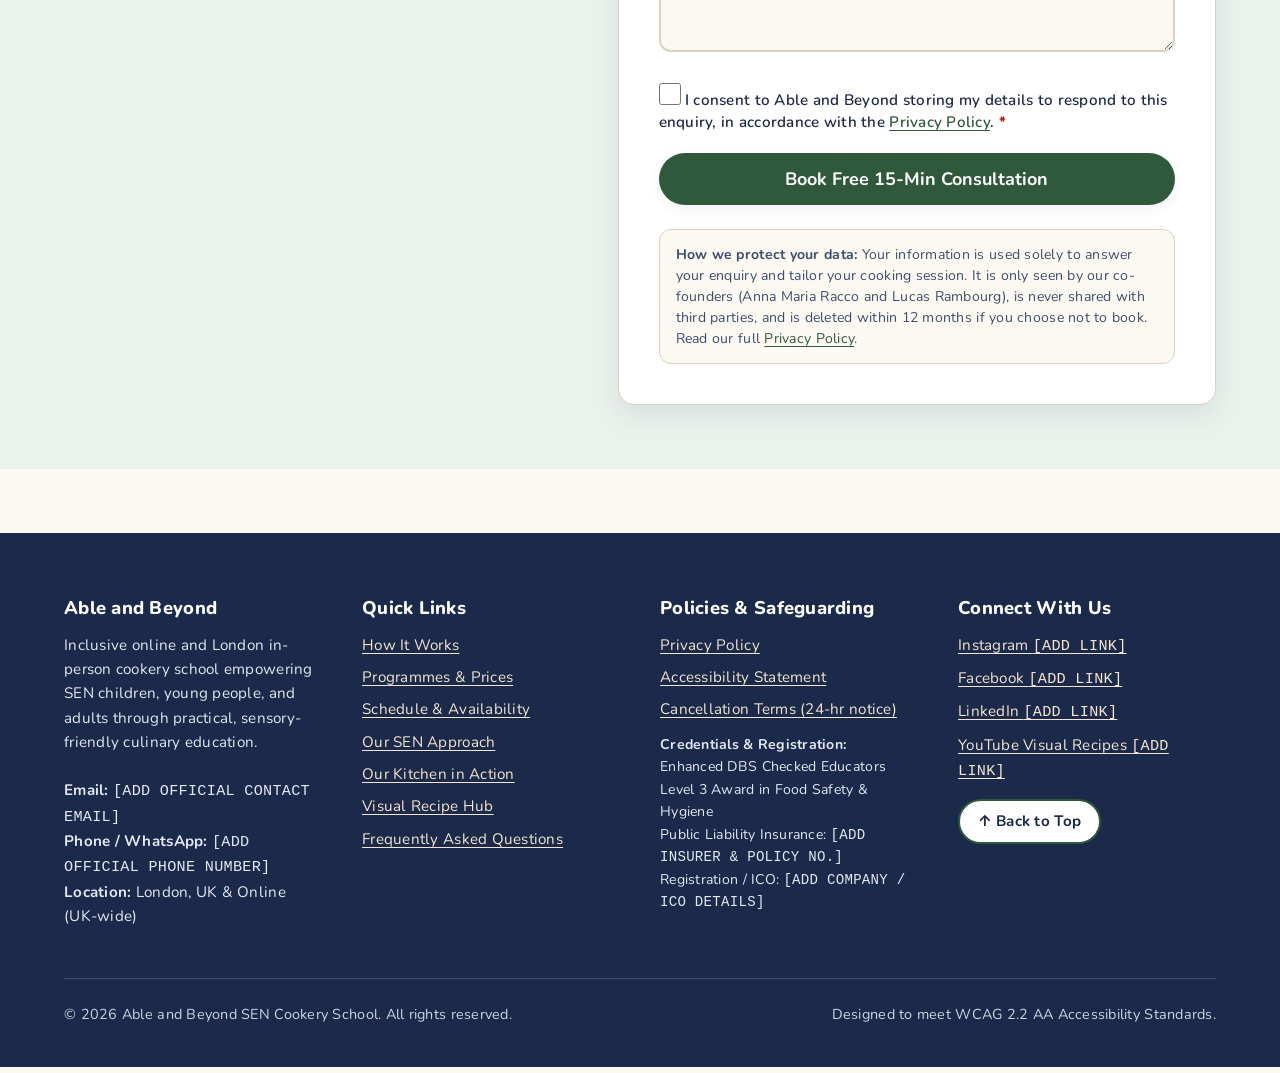
==== commit dfeccf47: "Complete Items 3-23: WCAG 2.2 AA accessibility panel, privacy & safeguarding, 3-step How It Works, F" ====
--- a/index.html
+++ b/index.html
@@ -1,256 +1,339 @@
 <!DOCTYPE html>
-<html lang="en">
+<html lang="en-GB">
 <head>
   <meta charset="UTF-8">
   <meta name="viewport" content="width=device-width, initial-scale=1.0">
-  <title>Able and Beyond | SEN Cookery School</title>
-  <meta name="description" content="Empowering SEN Learners Through the Joy of Cooking. Tailored, sensory-friendly online culinary education.">
-  
+  <title>Able and Beyond | SEN Cookery School — Inclusive Online &amp; London Cooking Classes</title>
+  <meta name="description" content="Calm, sensory-friendly online and in-person cooking sessions for SEN learners (children, young people, and adults), families, and schools across London and the UK.">
+
+  <!-- Open Graph & Social Meta Tags (Item 5) -->
+  <meta property="og:title" content="Able and Beyond | SEN Cookery School">
+  <meta property="og:description" content="Tailored, sensory-aware cooking classes for SEN learners, families, and schools. Book a free 15-minute sensory consultation.">
+  <meta property="og:type" content="website">
+  <meta property="og:url" content="https://ableandbeyond.github.io/sen-cookery-school/">
+  <meta property="og:image" content="https://ableandbeyond.github.io/sen-cookery-school/assets/images/hero-cooking.jpg">
+  <meta name="twitter:card" content="summary_large_image">
+  <meta name="twitter:title" content="Able and Beyond | SEN Cookery School">
+  <meta name="twitter:description" content="Tailored, sensory-aware cooking classes for SEN learners, families, and schools.">
+  <meta name="twitter:image" content="https://ableandbeyond.github.io/sen-cookery-school/assets/images/hero-cooking.jpg">
+
+  <link rel="canonical" href="https://ableandbeyond.github.io/sen-cookery-school/">
+  <link rel="icon" type="image/svg+xml" href="assets/favicon.svg">
+
   <style>
     @font-face {
       font-family: 'OpenDyslexic';
       src: url('https://dyslexicfonts.com/fonts/OpenDyslexic-Regular.woff') format('woff');
-      font-weight: normal; font-style: normal; font-display: swap;
+      font-weight: normal;
+      font-style: normal;
+      font-display: swap;
     }
   </style>
 
   <link rel="stylesheet" href="css/variables.css">
   <link rel="stylesheet" href="css/styles.css">
 </head>
-<body>
-
+<body id="top">
+
+  <a href="#main-content" class="skip-link">Skip to main content</a>
+
+  <!-- Sticky Header with Compact Navigation, Accessibility Panel & Persistent CTA (Items 7, 14, 15) -->
   <header>
     <div class="container nav-container">
-      <a href="#" class="logo">
-        <svg width="36" height="36" viewBox="0 0 24 24" fill="none" stroke="currentColor" stroke-width="2.5" stroke-linecap="round" stroke-linejoin="round" style="color: var(--color-accent);">
-          <path d="M12 2v20"></path>
-          <path d="M17 5H9.5a3.5 3.5 0 0 0 0 7h5a3.5 3.5 0 0 1 0 7H6"></path>
+      <a href="#top" class="logo" aria-label="Able and Beyond SEN Cookery School — Home">
+        <svg width="32" height="32" viewBox="0 0 24 24" fill="none" stroke="currentColor" stroke-width="2.2" stroke-linecap="round" stroke-linejoin="round" aria-hidden="true" style="color: var(--color-accent);">
+          <path d="M6 13.87A4 4 0 0 1 7.41 6a5.11 5.11 0 0 1 1.05-1.54 5 5 0 0 1 7.08 0A5.11 5.11 0 0 1 16.59 6 4 4 0 0 1 18 13.87V21H6Z"/>
+          <line x1="6" y1="17" x2="18" y2="17"/>
         </svg>
-        Able and Beyond
+        <span>Able and Beyond</span>
       </a>
-      <nav aria-label="Main Navigation">
+
+      <nav aria-label="Primary Navigation">
         <ul class="nav-links">
-          <li><a href="#main-content">Home</a></li>
-          <li><a href="#about">About Us</a></li>
-          <li><a href="#programs">Our Programs</a></li>
-          <li><a href="#sen-approach">SEN &amp; Sensory Approach</a></li>
-          <li><a href="#gallery">Our Kitchen in Action</a></li>
-          <li><a href="#recipes">Recipe Hub</a></li>
-          <li><a href="#contact">Contact/Enquire</a></li>
+          <li><a href="#how-it-works">How It Works</a></li>
+          <li><a href="#programs">Programmes</a></li>
+          <li><a href="#sen-approach">SEN Approach</a></li>
+          <li><a href="#gallery">Gallery</a></li>
+          <li><a href="#team">Our Team</a></li>
+          <li><a href="#faq">FAQ</a></li>
         </ul>
       </nav>
-      <div class="accessibility-controls">
-        <button id="dyslexia-toggle" class="toggle-btn" aria-pressed="false" aria-label="Toggle Dyslexia Friendly Font">
-          <svg width="20" height="20" viewBox="0 0 24 24" fill="none" stroke="currentColor" stroke-width="2"><path d="M15 12a3 3 0 1 1-6 0 3 3 0 0 1 6 0Z"/><path d="M12 4v1m5.66 1.34-0.7.7m3.04 4.96h-1m-1.34 5.66-.7-0.7m-4.96 3.04v-1m-5.66-1.34 0.7-0.7M4 12H3m1.34-5.66 0.7 0.7"/></svg>
-          Dyslexia Mode
-        </button>
+
+      <div class="header-actions">
+        <!-- Expandable Accessibility Panel (Item 15) -->
+        <div class="a11y-wrapper">
+          <button type="button" id="a11y-panel-trigger" class="toggle-btn" aria-expanded="false" aria-controls="a11y-panel">
+            <svg width="20" height="20" viewBox="0 0 24 24" fill="none" stroke="currentColor" stroke-width="2" stroke-linecap="round" stroke-linejoin="round" aria-hidden="true">
+              <circle cx="12" cy="4.5" r="2"/>
+              <path d="M4 9h16"/>
+              <path d="M12 9v5"/>
+              <path d="m9 20 3-6 3 6"/>
+            </svg>
+            <span>Accessibility</span>
+          </button>
+
+          <div id="a11y-panel" class="a11y-panel" role="region" aria-label="Accessibility display settings" hidden>
+            <div class="a11y-panel-header">
+              <h2>Display &amp; Reading Options</h2>
+              <button type="button" id="a11y-panel-close" class="a11y-close-btn" aria-label="Close accessibility panel">✕</button>
+            </div>
+
+            <div class="a11y-group">
+              <span class="a11y-group-label">Text Size</span>
+              <div class="a11y-size-row" role="group" aria-label="Select text size">
+                <button type="button" class="a11y-size-btn" data-size="standard" aria-pressed="true">Standard</button>
+                <button type="button" class="a11y-size-btn" data-size="lg" aria-pressed="false">Large</button>
+                <button type="button" class="a11y-size-btn" data-size="xl" aria-pressed="false">Extra Large</button>
+              </div>
+            </div>
+
+            <div class="a11y-group">
+              <span class="a11y-group-label">Reading &amp; Sensory Comfort</span>
+              <button type="button" id="a11y-dyslexia-btn" class="a11y-toggle-row" aria-pressed="false">
+                <span>Dyslexia-Friendly Font</span>
+                <span class="a11y-status">Off</span>
+              </button>
+              <button type="button" id="a11y-spacing-btn" class="a11y-toggle-row" aria-pressed="false">
+                <span>Wider Line &amp; Letter Spacing</span>
+                <span class="a11y-status">Off</span>
+              </button>
+              <button type="button" id="a11y-contrast-btn" class="a11y-toggle-row" aria-pressed="false">
+                <span>High Contrast Mode</span>
+                <span class="a11y-status">Off</span>
+              </button>
+              <button type="button" id="a11y-calm-btn" class="a11y-toggle-row" aria-pressed="false">
+                <span>Calm Mode (Muted &amp; No Motion)</span>
+                <span class="a11y-status">Off</span>
+              </button>
+            </div>
+
+            <button type="button" id="a11y-reset-btn" class="a11y-reset-btn">Reset to Default Settings</button>
+          </div>
+        </div>
+
+        <a href="#contact" onclick="bookSession('consultation')" class="btn btn-primary header-enquire-btn">Enquire</a>
       </div>
     </div>
   </header>
 
   <main id="main-content">
-    
+
+    <!-- 1. HERO SECTION (Items 6, 11, 14, 19) -->
     <section class="hero container reveal" aria-labelledby="hero-heading">
       <div class="hero-content">
-        <div class="format-badge" style="margin-bottom: var(--space-sm);">🌿 Calm, Structured &amp; Sensory-Aware</div>
+        <div class="format-badge">
+          <svg width="18" height="18" viewBox="0 0 24 24" fill="none" stroke="currentColor" stroke-width="2" stroke-linecap="round" stroke-linejoin="round" aria-hidden="true"><path d="M12 22s8-4 8-10V5l-8-3-8 3v7c0 6 8 10 8 10z"/></svg>
+          <span>Calm, Structured &amp; Sensory-Aware</span>
+        </div>
         <h1 id="hero-heading">Empowering SEN Learners Through the Joy of Cooking</h1>
-        <p class="subtitle">Tailored, sensory-friendly online and in-person culinary education developed by experienced SEN educators and specialist chefs.</p>
+        <p class="subtitle">Personalised online and in-person culinary sessions for children, young people, and adults with Special Educational Needs—led by experienced SEN educators and specialist chefs.</p>
         <div class="hero-ctas">
-          <a href="#contact" class="btn btn-primary">Enquire About a Space</a>
-          <a href="#sen-approach" class="btn btn-secondary">Learn About Our SEN Approach</a>
+          <a href="?service=consultation#contact" onclick="bookSession('consultation'); return false;" class="btn btn-primary">Book a Free 15-Min Sensory Consultation</a>
+          <a href="#programs" class="btn btn-secondary">See Programmes &amp; Prices</a>
         </div>
       </div>
       <div class="hero-image">
-        <img src="assets/images/real-group-cooking.jpg" alt="SEN learners cooking together with color-coded chopping boards, visual laptop steps, and warm tutor support." loading="eager">
+        <!-- SAFEGUARDING NOTE: Confirm written consent exists for every learner photo before publishing. Do not include learner names in captions or alt text. -->
+        <picture>
+          <source srcset="assets/images/hero-cooking.webp" type="image/webp">
+          <img src="assets/images/hero-cooking.jpg" alt="A learner smiling and mixing ingredients in a bowl during a calm, sensory-friendly cooking activity." width="800" height="600" loading="eager">
+        </picture>
       </div>
     </section>
 
-    <!-- Immediate Parent Reassurance Bar near Top of Homepage -->
-    <aside class="reassurance-strip" aria-label="Key Parent Reassurances">
+    <!-- Parent Reassurance Bar near Top of Homepage (Items 14 & 19) -->
+    <aside class="reassurance-strip" aria-label="Key Safeguarding and Sensory Reassurances">
       <div class="container">
         <div class="reassurance-grid">
           <div class="reassurance-item">
-            <div class="reassurance-icon" aria-hidden="true">🛡️</div>
+            <div class="reassurance-icon" aria-hidden="true">
+              <svg width="24" height="24" viewBox="0 0 24 24" fill="none" stroke="currentColor" stroke-width="2" stroke-linecap="round" stroke-linejoin="round"><path d="M12 22s8-4 8-10V5l-8-3-8 3v7c0 6 8 10 8 10z"/><path d="m9 12 2 2 4-4"/></svg>
+            </div>
             <div class="reassurance-text">
               <strong>Safety &amp; Safeguarding First</strong>
-              <span>Enhanced DBS checked, Safeguarding &amp; Level 3 Food Hygiene certified specialists using adaptive safety tools.</span>
-            </div>
-          </div>
+              <span>Enhanced DBS checked, Safeguarding &amp; Level 3 Food Hygiene certified educators using adaptive safety tools.</span>
+            </div>
+          </div>
+
           <div class="reassurance-item">
-            <div class="reassurance-icon" aria-hidden="true">👥</div>
+            <div class="reassurance-icon" aria-hidden="true">
+              <svg width="24" height="24" viewBox="0 0 24 24" fill="none" stroke="currentColor" stroke-width="2" stroke-linecap="round" stroke-linejoin="round"><path d="M16 21v-2a4 4 0 0 0-4-4H6a4 4 0 0 0-4 4v2"/><circle cx="9" cy="7" r="4"/><path d="M22 21v-2a4 4 0 0 0-3-3.87"/><path d="M16 3.13a4 4 0 0 1 0 7.75"/></svg>
+            </div>
             <div class="reassurance-text">
               <strong>Small, Supportive Groups</strong>
-              <span>Maximum 4–6 learners per online group so every child is heard, supported, and never overwhelmed.</span>
-            </div>
-          </div>
+              <span>Maximum 4–6 learners per online group so everyone gets time and attention, and we go at your learner's pace.</span>
+            </div>
+          </div>
+
           <div class="reassurance-item">
-            <div class="reassurance-icon" aria-hidden="true">🌱</div>
+            <div class="reassurance-icon" aria-hidden="true">
+              <svg width="24" height="24" viewBox="0 0 24 24" fill="none" stroke="currentColor" stroke-width="2" stroke-linecap="round" stroke-linejoin="round"><path d="M19 14c1.49-1.46 3-3.21 3-5.5A5.5 5.5 0 0 0 16.5 3c-1.76 0-3 .5-4.5 2-1.5-1.5-2.74-2-4.5-2A5.5 5.5 0 0 0 2 8.5c0 2.3 1.5 4.05 3 5.5l7 7Z"/></svg>
+            </div>
             <div class="reassurance-text">
-              <strong>Specialized Sensory Awareness</strong>
-              <span>25+ years supporting Autism, ADHD, Dyspraxia &amp; PMLD with visual symbols and zero texture pressure.</span>
-            </div>
-          </div>
+              <strong>Specialised Sensory Awareness</strong>
+              <span>25+ years supporting Autism, ADHD, Dyspraxia &amp; PMLD across children and adults, with no pressure to touch anything.</span>
+            </div>
+          </div>
+
           <div class="reassurance-item">
-            <div class="reassurance-icon" aria-hidden="true">🥕</div>
+            <div class="reassurance-icon" aria-hidden="true">
+              <svg width="24" height="24" viewBox="0 0 24 24" fill="none" stroke="currentColor" stroke-width="2" stroke-linecap="round" stroke-linejoin="round"><path d="M3 2v7c0 1.1.9 2 2 2h4a2 2 0 0 0 2-2V2"/><path d="M7 2v20"/><path d="M21 15V2v0a5 5 0 0 0-5 5v6c0 1.1.9 2 2 2h3Zm0 0v7"/></svg>
+            </div>
             <div class="reassurance-text">
               <strong>"Fridge-Friendly" Flexibility</strong>
-              <span>No stressful ingredient shopping for 1-to-1 sessions—we adapt around foods your child already trusts.</span>
+              <span>No stressful ingredient shopping for 1-to-1 sessions—we adapt recipes around foods your household already trusts.</span>
             </div>
           </div>
         </div>
       </div>
     </aside>
 
-    <section id="about" class="bg-alt" aria-labelledby="about-heading" style="padding-top: var(--space-xl);">
+    <!-- 2. HOW IT WORKS SECTION (Item 8 — 3 Steps Directly After Hero) -->
+    <section id="how-it-works" aria-labelledby="how-heading">
       <div class="container reveal">
         <div class="section-header">
-          <h2 id="about-heading">Meet the Founders</h2>
-          <p>Fostering independence, fine motor development, sensory exploration, and vital life skills in a safe, structured online environment.</p>
-        </div>
-        
-        <div class="grid">
-          <article class="card founder-card">
-            <img src="assets/images/lucas.jpg" alt="Lucas Rambourg" class="founder-img" loading="lazy">
-            <h3>Lucas Rambourg</h3>
-            <p class="founder-role">Co-Founder & Tech Lead</p>
-            <p>Specialist SEN teacher and tutor with over 14 years of classroom and 1-to-1 experience. Lucas oversees our technical systems and curriculum structure to ensure a seamless learning experience.</p>
-          </article>
-
-          <article class="card founder-card">
-            <img src="assets/images/anna-book.jpg" alt="Anna Maria Racco" class="founder-img" loading="lazy">
-            <h3>Anna Maria Racco</h3>
-            <p class="founder-role">Co-Founder & Cookery Chef</p>
-            <p>Italian Chef and specialist SEN teacher with over 10 years of experience teaching culinary arts across London schools. Anna leads recipe design and interactive cooking sessions.</p>
+          <h2 id="how-heading">How It Works</h2>
+          <p>Getting started is gentle, predictable, and tailored around your household or school routine.</p>
+        </div>
+
+        <div class="steps-grid">
+          <article class="step-item">
+            <div class="step-icon-circle" aria-hidden="true">
+              <svg width="28" height="28" viewBox="0 0 24 24" fill="none" stroke="currentColor" stroke-width="2" stroke-linecap="round" stroke-linejoin="round"><rect width="20" height="16" x="2" y="4" rx="2"/><path d="m22 7-8.97 5.7a1.94 1.94 0 0 1-2.06 0L2 7"/></svg>
+            </div>
+            <span class="step-number-tag">Step 1</span>
+            <h3>1. Enquire</h3>
+            <p>Send us a short message using our form below to tell us whether you are looking for group classes, 1-to-1 mentoring, or school provision.</p>
+          </article>
+
+          <article class="step-item">
+            <div class="step-icon-circle" aria-hidden="true">
+              <svg width="28" height="28" viewBox="0 0 24 24" fill="none" stroke="currentColor" stroke-width="2" stroke-linecap="round" stroke-linejoin="round"><path d="M22 16.92v3a2 2 0 0 1-2.18 2 19.79 19.79 0 0 1-8.63-3.07 19.5 19.5 0 0 1-6-6 19.79 19.79 0 0 1-3.07-8.67A2 2 0 0 1 4.11 2h3a2 2 0 0 1 2 1.72 12.84 12.84 0 0 0 .7 2.81 2 2 0 0 1-.45 2.11L8.09 9.91a16 16 0 0 0 6 6l1.27-1.27a2 2 0 0 1 2.11-.45 12.84 12.84 0 0 0 2.81.7A2 2 0 0 1 22 16.92z"/></svg>
+            </div>
+            <span class="step-number-tag">Step 2</span>
+            <h3>2. Free Sensory Consultation</h3>
+            <p>Enjoy a relaxed 15-minute chat with Cookery Chef Anna to discuss sensory preferences, favourite foods, and any adaptations needed.</p>
+          </article>
+
+          <article class="step-item">
+            <div class="step-icon-circle" aria-hidden="true">
+              <svg width="28" height="28" viewBox="0 0 24 24" fill="none" stroke="currentColor" stroke-width="2" stroke-linecap="round" stroke-linejoin="round"><path d="M6 13.87A4 4 0 0 1 7.41 6a5.11 5.11 0 0 1 1.05-1.54 5 5 0 0 1 7.08 0A5.11 5.11 0 0 1 16.59 6 4 4 0 0 1 18 13.87V21H6Z"/><line x1="6" y1="17" x2="18" y2="17"/></svg>
+            </div>
+            <span class="step-number-tag">Step 3</span>
+            <h3>3. Your First Session</h3>
+            <p>Receive your visual symbol guide ahead of time and join us online or in person to cook at a calm, unhurried pace.</p>
           </article>
         </div>
       </div>
     </section>
 
-    <section id="anna-biography" aria-labelledby="anna-heading" style="padding-top: var(--space-xl);">
+    <!-- 3. PROGRAMMES & PRICES SECTION (Items 2, 11, 14, 16, 17, 20) -->
+    <section id="programs" class="bg-alt" aria-labelledby="programs-heading">
       <div class="container reveal">
         <div class="section-header">
-          <h2 id="anna-heading">Meet Cookery Chef Anna Maria Racco</h2>
-          <p>The culinary heart behind Able and Beyond, sharing her passion for inclusive cooking and storytelling.</p>
-        </div>
-        
-        <div class="biography-layout">
-          <div class="bio-text">
-            <h3>A Life of Culinary Education & Movement</h3>
-            
-            <div class="cred-badges">
-              <span class="cred-pill">🎓 25+ Yrs SEN & PMLD Specialist</span>
-              <span class="cred-pill">💃 Dance Movement Therapist</span>
-              <span class="cred-pill">👨‍🍳 College Culinary Educator</span>
-              <span class="cred-pill">📚 Children's Book Author</span>
-            </div>
-
-            <p>I grew up in Italy in a home where cooking was part of everyday life and joy. Experimenting beside my grandmother, I discovered flavours, textures, and the tactile pleasure of creating with my hands—a traditional foundation that still guides my teaching today.</p>
-            
-            <p>Moving to London in 1986, I trained as a <strong>Dance Movement Therapist</strong> and spent over <strong>25 years working with SEN children and adults</strong> across schools, colleges, nursing homes, and hospitals. I combine movement, sensory regulation, and kitchen creativity to help students build self-expression and motor confidence.</p>
-            
-            <p>Specialising in inclusive education, I teach culinary arts and life skills to mainstream and SEN learners, including those with <strong>PMLD (Profound and Multiple Learning Disabilities)</strong>. Today, I also teach at Capital City College Group in London, dedicated to passing on practical independence through adaptive, joyful cooking.</p>
-            
-            <h3 style="margin-top: var(--space-md);">The Eagle and the Parakeets</h3>
-            <p>Beyond the kitchen, Anna is the proud author of the children's book <em>The Eagle and the Parakeets</em>, weaving themes of inclusivity, bravery, and friendship that reflect the exact values she brings to every cooking session.</p>
-          </div>
-          
-          <div class="bio-gallery">
-            <img src="assets/images/anna-book.jpg" alt="Anna sitting comfortably holding her children's book, The Eagle and the Parakeets" class="gallery-img main-img reveal" loading="lazy">
-            <div class="gallery-row">
-              <img src="assets/images/anna-kneading.jpg" alt="Anna joyfully kneading dough in the kitchen" class="gallery-img reveal" loading="lazy">
-              <img src="assets/images/fun-cookies.jpg" alt="Colorful sensory cookies on a plate" class="gallery-img reveal" loading="lazy">
-              <img src="assets/images/heart-pie.jpg" alt="A beautiful rustic lattice pie with a red filling and heart cutouts" class="gallery-img reveal" loading="lazy">
-            </div>
-          </div>
-        </div>
-      </div>
-    </section>
-
-    <!-- Organic Wave Divider (Inverted) -->
-    <svg viewBox="0 0 1440 120" fill="var(--color-primary-light)" style="display: block; transform: rotate(180deg); margin-bottom: -60px;"><path d="M0,64L80,69.3C160,75,320,85,480,80C640,75,800,53,960,48C1120,43,1280,53,1360,58.7L1440,64L1440,120L1360,120C1280,120,1120,120,960,120C800,120,640,120,480,120C320,120,160,120,80,120L0,120Z"></path></svg>
-
-    <section id="programs" aria-labelledby="programs-heading">
-      <div class="container reveal">
-        <div class="section-header">
-          <h2 id="programs-heading">Programs & Online Workshops</h2>
-          <p>Discover our range of supportive, step-by-step culinary experiences designed specifically for diverse sensory and learning needs.</p>
+          <h2 id="programs-heading">Programmes &amp; Prices</h2>
+          <p>Supportive, step-by-step culinary experiences designed for children, young people, and adult SEN learners.</p>
         </div>
 
         <div class="grid">
-          <!-- Card 1 -->
+          <!-- Card 1: Sensory Cooking Groups -->
           <article class="card program-card">
-            <img src="assets/images/real-group-cooking.jpg" alt="SEN students working together with laptop visual guidance at green cutting stations" class="program-img" loading="lazy">
+            <!-- Flagged in Item 16: Using class-1.jpg here so real-group-cooking.jpg is not repeated 3 times -->
+            <picture>
+              <source srcset="assets/images/class-1.webp" type="image/webp">
+              <img src="assets/images/class-1.jpg" alt="Learners preparing colourful ingredients together during a guided group session" width="600" height="400" class="program-img" loading="lazy">
+            </picture>
             <div class="program-content">
-              <div class="format-badge">💻 Online Group</div>
+              <div class="format-badge">
+                <svg width="16" height="16" viewBox="0 0 24 24" fill="none" stroke="currentColor" stroke-width="2" aria-hidden="true"><rect width="20" height="14" x="2" y="3" rx="2"/><line x1="8" x2="16" y1="21" y2="21"/><line x1="12" x2="12" y1="17" y2="21"/></svg>
+                <span>Online Group (Zoom)</span>
+              </div>
               <h3>Sensory Cooking Groups</h3>
-              <p>Interactive online group sessions, paced gently with visual aids. These sessions focus on building confidence safely.</p>
-              
+              <p>Interactive online group sessions paced gently with visual aids, helping learners explore textures and build confidence within a small community.</p>
+              <ul class="feature-list">
+                <li>Small groups (maximum 4–6 learners)</li>
+                <li>Visual recipe guide sent before class</li>
+                <li>Camera-optional, low-demand environment</li>
+              </ul>
               <div class="pricing-summary" id="pricing-card-group">
                 <span>£20 / 60-min session</span>
                 <span style="color: var(--color-text-muted); font-weight: normal;">£85 for 5-week pass <strong>(Save £15)</strong></span>
               </div>
-              
-              <button onclick="bookSession('group')" class="btn btn-secondary" style="width: 100%; margin-top: auto;">Enquire for Group Sessions</button>
-            </div>
-          </article>
-
-          <!-- Card 2 -->
+              <button type="button" onclick="bookSession('group')" class="btn btn-secondary" style="width: 100%; margin-top: auto;">Enquire About Group Sessions</button>
+            </div>
+          </article>
+
+          <!-- Card 2: 1-to-1 Culinary Mentoring -->
           <article class="card program-card">
-            <img src="assets/images/class-2.jpg" alt="1-to-1 Culinary Mentoring" class="program-img" loading="lazy">
+            <picture>
+              <source srcset="assets/images/class-2.webp" type="image/webp">
+              <img src="assets/images/class-2.jpg" alt="One-to-one culinary mentoring session in a calm domestic kitchen" width="600" height="400" class="program-img" loading="lazy">
+            </picture>
             <div class="program-content">
-              <div class="format-badge">💛 Online &amp; In-Person</div>
+              <div class="format-badge">
+                <svg width="16" height="16" viewBox="0 0 24 24" fill="none" stroke="currentColor" stroke-width="2" aria-hidden="true"><path d="M19 21v-2a4 4 0 0 0-4-4H9a4 4 0 0 0-4 4v2"/><circle cx="12" cy="7" r="4"/></svg>
+                <span>Online &amp; In-Person (London)</span>
+              </div>
               <h3>1-to-1 Culinary Mentoring</h3>
-              
               <div class="fridge-banner">
-                <strong>🥕 "Fridge-Friendly" Cooking</strong>
-                No extra shopping needed! We adapt recipes around what you already have to reduce stress.
-              </div>
-
+                <strong>
+                  <svg width="18" height="18" viewBox="0 0 24 24" fill="none" stroke="currentColor" stroke-width="2" aria-hidden="true"><path d="M12 2a10 10 0 1 0 10 10H12V2z"/></svg>
+                  <span>"Fridge-Friendly" Cooking — No Extra Shopping Needed</span>
+                </strong>
+                For all 1-to-1 sessions, there is no pressure to buy special ingredients. Our chef adapts recipes around what you already have in your fridge and cupboard.
+              </div>
               <div class="pricing-summary" id="pricing-card-1to1">
                 <span>Online: £50 / 60-min session</span>
                 <span>In-Person Home Visit (London): £80 / 1.5-hr session</span>
               </div>
-
-              <button onclick="bookSession('1to1')" class="btn btn-secondary" style="width: 100%; margin-top: auto;">Book 1-to-1 Mentoring</button>
-            </div>
-          </article>
-
-          <!-- Card 3 -->
+              <button type="button" onclick="bookSession('1to1')" class="btn btn-secondary" style="width: 100%; margin-top: auto;">Enquire About 1-to-1 Mentoring</button>
+            </div>
+          </article>
+
+          <!-- Card 3: School & Specialist Workshops -->
           <article class="card program-card">
-            <img src="assets/images/real-school-workshop.jpg" alt="Students plating finished dish with visual step-by-step screen in background" class="program-img" loading="lazy">
+            <picture>
+              <source srcset="assets/images/class-3.webp" type="image/webp">
+              <img src="assets/images/class-3.jpg" alt="Structured school cookery workshop with adaptive equipment" width="600" height="400" class="program-img" loading="lazy">
+            </picture>
             <div class="program-content">
-              <div class="format-badge">🏫 London Schools</div>
+              <div class="format-badge">
+                <svg width="16" height="16" viewBox="0 0 24 24" fill="none" stroke="currentColor" stroke-width="2" aria-hidden="true"><path d="m4 6 8-4 8 4"/><path d="m18 10 4 2v8a2 2 0 0 1-2 2H4a2 2 0 0 1-2-2v-8l4-2"/><path d="M14 22v-4a2 2 0 0 0-2-2v0a2 2 0 0 0-2 2v4"/></svg>
+                <span>London Schools &amp; Centres</span>
+              </div>
               <h3>School &amp; Specialist Workshops</h3>
-              <p>Tailored on-site culinary sessions designed for SEN schools, alternative provision, and specialist resource bases.</p>
-              
+              <p>Tailored on-site culinary workshops designed for SEN schools, alternative provision, colleges, and specialist resource bases across London.</p>
+              <ul class="feature-list">
+                <li>Delivered by qualified SEN teacher &amp; chef</li>
+                <li>Custom recipe plan for school kitchen setups</li>
+                <li>Full risk assessment &amp; dietary adaptation</li>
+              </ul>
               <div class="pricing-summary" id="pricing-card-school">
                 <span>From £150 / 2-hr workshop</span>
               </div>
-
-              <button onclick="bookSession('school')" class="btn btn-secondary" style="width: 100%; margin-top: auto;">Enquire for Schools</button>
-            </div>
-          </article>
-        </div>
-        
-        <div class="trust-banner">
-          <svg width="24" height="24" viewBox="0 0 24 24" fill="none" stroke="currentColor" stroke-width="2" stroke-linecap="round" stroke-linejoin="round" style="color: var(--color-primary);"><path d="M12 22s8-4 8-10V5l-8-3-8 3v7c0 6 8 10 8 10z"></path></svg>
-          <strong>Safeguarding &amp; Quality:</strong> All sessions are led by Enhanced DBS checked, Food Hygiene Level 3 certified, and Safeguarding trained SEN specialists.
+              <button type="button" onclick="bookSession('school')" class="btn btn-secondary" style="width: 100%; margin-top: auto;">Enquire for School Workshops</button>
+            </div>
+          </article>
         </div>
       </div>
     </section>
 
-    <section class="schedule-section" aria-labelledby="schedule-heading">
+    <!-- 4. AVAILABILITY & SCHEDULE SECTION (Items 1, 2, 11, 14) -->
+    <section id="availability" class="schedule-section" aria-labelledby="schedule-heading">
       <div class="container reveal">
         <div class="section-header">
           <h2 id="schedule-heading">Monthly Schedule &amp; Availability</h2>
-          <p>Find a time that works for you. We keep our schedules consistent to support routine building.</p>
+          <p>Consistent weekly windows to support routine building and predictable transitions.</p>
         </div>
 
         <div class="schedule-grid">
           <div class="schedule-card">
-            <h3>🗓️ Weekly Availability Window</h3>
-            <p style="color: var(--color-text-muted);">Available for 1-to-1 sessions, online groups, and introductory calls.</p>
-            <div style="margin-top: var(--space-md);">
+            <h3>
+              <svg width="24" height="24" viewBox="0 0 24 24" fill="none" stroke="currentColor" stroke-width="2" aria-hidden="true"><rect width="18" height="18" x="3" y="4" rx="2"/><line x1="16" x2="16" y1="2" y2="6"/><line x1="8" x2="8" y1="2" y2="6"/><line x1="3" x2="21" y1="10" y2="10"/></svg>
+              <span>Weekly Availability Window</span>
+            </h3>
+            <p style="color: var(--color-text-muted);">Available for 1-to-1 mentoring sessions and free 15-minute sensory consultations.</p>
+            <div style="margin-top: var(--space-sm);">
               <strong id="availability-days-label">Every Wednesday &amp; Thursday</strong>
               <div id="availability-slots-badges" style="margin-top: 8px;">
                 <span class="time-slot">4:00 – 5:00 PM</span>
@@ -258,13 +341,16 @@
                 <span class="time-slot">6:00 – 7:00 PM</span>
               </div>
             </div>
-            <button onclick="bookSession('1to1')" class="btn btn-secondary" style="width: 100%; margin-top: var(--space-lg);">Request a Wed/Thu Slot</button>
+            <button type="button" onclick="bookSession('1to1')" class="btn btn-secondary" style="width: 100%; margin-top: auto; padding-top: 0.75rem;">Request a Wednesday or Thursday Slot</button>
           </div>
 
           <div class="schedule-card">
-            <h3>👥 Online Group Calendar</h3>
+            <h3>
+              <svg width="24" height="24" viewBox="0 0 24 24" fill="none" stroke="currentColor" stroke-width="2" aria-hidden="true"><path d="M17 21v-2a4 4 0 0 0-4-4H5a4 4 0 0 0-4 4v2"/><circle cx="9" cy="7" r="4"/><path d="M23 21v-2a4 4 0 0 0-3-3.87"/><path d="M16 3.13a4 4 0 0 1 0 7.75"/></svg>
+              <span>Online Group Calendar</span>
+            </h3>
             <div class="notice-tag">
-              Dates and seasonal recipes released monthly. Spaces are limited to maintain small, supportive sensory groups.
+              Dates and seasonal recipes are released monthly. Spaces are limited to 4–6 learners to keep groups calm and supportive.
             </div>
             <ul class="feature-list">
               <li><strong>Week 1 – [ADD DATE]:</strong> Sensory Star Cookies</li>
@@ -272,131 +358,219 @@
               <li><strong>Week 3 – [ADD DATE]:</strong> Anna's Easy Bread</li>
             </ul>
             <!-- TODO: Replace data-calendar-url and href below with the real public Google Calendar URL -->
-            <a href="#contact" data-calendar-url="[ADD PUBLIC GOOGLE CALENDAR URL]" onclick="bookSession('group')" class="btn btn-secondary" style="width: 100%; margin-top: var(--space-sm);">View Live Calendar [ADD CALENDAR LINK]</a>
-            <small class="tier-helper" style="text-align: center; margin-top: 0.5rem;">Public calendar link: <code>[ADD PUBLIC GOOGLE CALENDAR URL]</code> (currently scrolls to group enquiry)</small>
+            <a href="#contact" data-calendar-url="[ADD PUBLIC GOOGLE CALENDAR URL]" onclick="bookSession('group')" class="btn btn-secondary" style="width: 100%; margin-top: auto;">View Live Calendar [ADD CALENDAR LINK]</a>
+            <small class="tier-helper" style="text-align: center; margin-top: 0.5rem;">Public calendar URL placeholder: <code>[ADD PUBLIC GOOGLE CALENDAR URL]</code></small>
           </div>
         </div>
       </div>
     </section>
 
-    <!-- SEN & Sensory Approach Section -->
+    <!-- 5. SEN & SENSORY APPROACH SECTION (Items 11, 14, 17, 19, 20) -->
     <section id="sen-approach" class="bg-alt" aria-labelledby="approach-heading">
       <div class="container reveal">
         <div class="section-header">
-          <div class="format-badge">🧩 Inclusive &amp; Neuro-Affirming</div>
+          <div class="format-badge">
+            <svg width="16" height="16" viewBox="0 0 24 24" fill="none" stroke="currentColor" stroke-width="2" aria-hidden="true"><circle cx="12" cy="12" r="10"/><path d="m9 12 2 2 4-4"/></svg>
+            <span>Inclusive &amp; Neuro-Affirming</span>
+          </div>
           <h2 id="approach-heading">Our SEN &amp; Sensory Approach</h2>
-          <p>Every learner experiences textures, sounds, and smells differently. Our sessions are built from the ground up to remove anxiety and celebrate small steps toward independence.</p>
+          <p>We support children, young people, and adults with diverse learning profiles—adapting every step so learners feel safe, capable, and respected.</p>
         </div>
 
         <div class="approach-grid">
           <article class="approach-card">
-            <div class="approach-badge" aria-hidden="true">📋</div>
+            <div class="approach-badge" aria-hidden="true">
+              <svg width="26" height="26" viewBox="0 0 24 24" fill="none" stroke="currentColor" stroke-width="2"><rect width="18" height="18" x="3" y="3" rx="2"/><path d="M7 7h10"/><path d="M7 12h10"/><path d="M7 17h6"/></svg>
+            </div>
             <h3>Visual Step-by-Step Symbols</h3>
             <p>Every recipe is broken down into clear, symbol-supported steps so learners know what is happening now and what comes next—reducing cognitive overload.</p>
           </article>
 
           <article class="approach-card">
-            <div class="approach-badge" aria-hidden="true">🖐️</div>
-            <h3>Zero-Pressure Texture Exploration</h3>
-            <p>Whether a learner prefers touching dough directly, using a silicone spatula, or smelling herbs first, we honour their sensory boundaries at all times.</p>
+            <div class="approach-badge" aria-hidden="true">
+              <svg width="26" height="26" viewBox="0 0 24 24" fill="none" stroke="currentColor" stroke-width="2"><path d="M18 11V6a2 2 0 0 0-2-2v0a2 2 0 0 0-2 2v0"/><path d="M14 10V4a2 2 0 0 0-2-2v0a2 2 0 0 0-2 2v2"/><path d="M10 10.5V6a2 2 0 0 0-2-2v0a2 2 0 0 0-2 2v8"/><path d="M18 8a2 2 0 1 1 4 0v6a8 8 0 0 1-8 8h-2c-2.8 0-4.5-.86-5.99-2.34l-3.6-3.6a2 2 0 0 1 2.83-2.82L7 15"/></svg>
+            </div>
+            <h3>Gentle Texture Exploration</h3>
+            <p>Whether a learner prefers touching dough directly, using a silicone spatula, or smelling herbs first, there is no pressure to touch anything before they are ready.</p>
           </article>
 
           <article class="approach-card">
-            <div class="approach-badge" aria-hidden="true">🔪</div>
+            <div class="approach-badge" aria-hidden="true">
+              <svg width="26" height="26" viewBox="0 0 24 24" fill="none" stroke="currentColor" stroke-width="2"><path d="M12 22s8-4 8-10V5l-8-3-8 3v7c0 6 8 10 8 10z"/></svg>
+            </div>
             <h3>Adaptive &amp; Safe Equipment</h3>
             <p>We guide families and schools on colour-coded non-slip boards, nylon safety knives, and easy-grip tools that build fine motor confidence safely.</p>
           </article>
 
           <article class="approach-card">
-            <div class="approach-badge" aria-hidden="true">💃</div>
+            <div class="approach-badge" aria-hidden="true">
+              <svg width="26" height="26" viewBox="0 0 24 24" fill="none" stroke="currentColor" stroke-width="2"><path d="M19 14c1.49-1.46 3-3.21 3-5.5A5.5 5.5 0 0 0 16.5 3c-1.76 0-3 .5-4.5 2-1.5-1.5-2.74-2-4.5-2A5.5 5.5 0 0 0 2 8.5c0 2.3 1.5 4.05 3 5.5l7 7Z"/></svg>
+            </div>
             <h3>Movement &amp; Emotional Regulation</h3>
-            <p>Drawing on Cookery Chef Anna’s 25+ years in SEN and Dance Movement Therapy, sessions maintain a calm, rhythmic pace tailored to each student's energy.</p>
+            <p>Drawing on Cookery Chef Anna’s 25+ years in SEN and Dance Movement Therapy, we go at your learner's pace with calm, rhythmic transitions.</p>
           </article>
         </div>
 
         <div style="text-align: center; margin-top: var(--space-lg);">
-          <a href="#contact" class="btn btn-primary" onclick="bookSession('1to1')">Enquire About a Space</a>
+          <a href="?service=consultation#contact" onclick="bookSession('consultation'); return false;" class="btn btn-primary">Book a Free Consultation About Your Learner's Needs</a>
         </div>
       </div>
     </section>
 
-    <!-- Dedicated Photo Gallery Section: Life at Able and Beyond -->
-    <section id="gallery" aria-labelledby="gallery-heading">
+    <!-- 6. TESTIMONIALS & TRUST BAR SECTION (Item 9 — Placeholders Only, Zero Invented Quotes) -->
+    <section id="testimonials" aria-labelledby="testimonials-heading">
       <div class="container reveal">
         <div class="section-header">
-          <div class="format-badge">📸 Real Moments, Real Independence</div>
+          <h2 id="testimonials-heading">What Families &amp; Schools Say</h2>
+          <p>Feedback from parents, carers, and SEN educators across our cooking sessions.</p>
+        </div>
+
+        <div class="testimonials-grid">
+          <article class="testimonial-card">
+            <p class="testimonial-quote">"[ADD REAL TESTIMONIAL 1 — e.g. Parent quote about their child's confidence and enjoyment in the online Sensory Cooking Group.]"</p>
+            <div class="testimonial-author">
+              <div class="testimonial-avatar" aria-hidden="true">P1</div>
+              <div>
+                <strong>[ADD PARENT FIRST NAME]</strong>
+                <span style="display: block; font-size: 0.88rem; color: var(--color-text-muted);">Parent of SEN Learner — Online Group</span>
+              </div>
+            </div>
+          </article>
+
+          <article class="testimonial-card">
+            <p class="testimonial-quote">"[ADD REAL TESTIMONIAL 2 — e.g. Carer quote about how Fridge-Friendly 1-to-1 mentoring helped reduce mealtime and kitchen anxiety.]"</p>
+            <div class="testimonial-author">
+              <div class="testimonial-avatar" aria-hidden="true">P2</div>
+              <div>
+                <strong>[ADD PARENT / CARER FIRST NAME]</strong>
+                <span style="display: block; font-size: 0.88rem; color: var(--color-text-muted);">Parent / Carer — 1-to-1 Culinary Mentoring</span>
+              </div>
+            </div>
+          </article>
+
+          <article class="testimonial-card">
+            <p class="testimonial-quote">"[ADD REAL TESTIMONIAL 3 — e.g. SENDCO or Head of Inclusion quote about a London school workshop or college life-skills programme.]"</p>
+            <div class="testimonial-author">
+              <div class="testimonial-avatar" aria-hidden="true">S3</div>
+              <div>
+                <strong>[ADD EDUCATOR FIRST NAME]</strong>
+                <span style="display: block; font-size: 0.88rem; color: var(--color-text-muted);">SENDCO / Inclusion Lead — [ADD SCHOOL / BOROUGH]</span>
+              </div>
+            </div>
+          </article>
+        </div>
+
+        <!-- Dedicated Trust & Safeguarding Bar (Item 9) -->
+        <div class="trust-banner" role="region" aria-label="Qualifications and Safeguarding Credentials">
+          <div class="trust-pill-item">
+            <svg width="22" height="22" viewBox="0 0 24 24" fill="none" stroke="currentColor" stroke-width="2" aria-hidden="true" style="color: var(--color-primary-dark);"><path d="M12 22s8-4 8-10V5l-8-3-8 3v7c0 6 8 10 8 10z"/><path d="m9 12 2 2 4-4"/></svg>
+            <span>Enhanced DBS Checked</span>
+          </div>
+          <div class="trust-pill-item">
+            <svg width="22" height="22" viewBox="0 0 24 24" fill="none" stroke="currentColor" stroke-width="2" aria-hidden="true" style="color: var(--color-primary-dark);"><circle cx="12" cy="8" r="6"/><path d="M15.477 12.89 17 22l-5-3-5 3 1.523-9.11"/></svg>
+            <span>Food Hygiene Level 3 Certified</span>
+          </div>
+          <div class="trust-pill-item">
+            <svg width="22" height="22" viewBox="0 0 24 24" fill="none" stroke="currentColor" stroke-width="2" aria-hidden="true" style="color: var(--color-primary-dark);"><path d="M16 21v-2a4 4 0 0 0-4-4H6a4 4 0 0 0-4 4v2"/><circle cx="9" cy="7" r="4"/><path d="m16 11 2 2 4-4"/></svg>
+            <span>Safeguarding Trained SEN Specialists</span>
+          </div>
+        </div>
+      </div>
+    </section>
+
+    <!-- 7. GALLERY SECTION (Items 4, 11, 14, 16, 20) -->
+    <!-- SAFEGUARDING NOTE: Confirm written consent exists for every learner photo before publishing. Learner first names have been removed from all captions and alt text. -->
+    <section id="gallery" class="bg-alt" aria-labelledby="gallery-heading">
+      <div class="container reveal">
+        <div class="section-header">
           <h2 id="gallery-heading">Life at Able and Beyond — Our Kitchen in Action</h2>
-          <p>Authentic snapshots of our SEN students building culinary skills, exploring sensory ingredients, and sharing proud moments in the kitchen.</p>
-        </div>
-
-        <!-- Category Filter Tabs -->
-        <div class="gallery-filters" role="tablist" aria-label="Gallery Categories">
-          <button type="button" class="gallery-tab active" role="tab" aria-selected="true" onclick="filterGallery('all', this)">✨ All Moments</button>
-          <button type="button" class="gallery-tab" role="tab" aria-selected="false" onclick="filterGallery('sessions', this)">👩‍🍳 Kitchen Sessions</button>
-          <button type="button" class="gallery-tab" role="tab" aria-selected="false" onclick="filterGallery('sensory', this)">🌱 Sensory Support</button>
-          <button type="button" class="gallery-tab" role="tab" aria-selected="false" onclick="filterGallery('bakes', this)">🍞 Finished Bakes</button>
-        </div>
-
-        <!-- Responsive Image Grid (12px border radius cards with built-in placeholder states) -->
+          <p>Authentic snapshots of learners building culinary skills, exploring sensory ingredients, and sharing proud moments in the kitchen.</p>
+        </div>
+
+        <!-- Toggle Filter Buttons with aria-pressed (Item 16) -->
+        <div class="gallery-filters" role="group" aria-label="Filter gallery photos by category">
+          <button type="button" class="gallery-tab" aria-pressed="true" onclick="filterGallery('all', this)">All Moments</button>
+          <button type="button" class="gallery-tab" aria-pressed="false" onclick="filterGallery('sessions', this)">Kitchen Sessions</button>
+          <button type="button" class="gallery-tab" aria-pressed="false" onclick="filterGallery('sensory', this)">Sensory Support</button>
+          <button type="button" class="gallery-tab" aria-pressed="false" onclick="filterGallery('bakes', this)">Finished Bakes</button>
+        </div>
+
+        <!-- Responsive Image Grid (Single H3 per card, no duplicate caption text, anonymised learner captions, WebP + JPG fallback) -->
         <div class="kitchen-gallery-grid" id="kitchen-gallery-grid">
 
-          <!-- Item 1: Dan & Chef Anna (From Dan.HEIC) -->
+          <!-- Item 1: Team Supporting a Learner (Anonymised from Dan.HEIC per Item 4) -->
           <article class="kitchen-gallery-card" data-category="sensory">
             <div class="kitchen-gallery-media">
-              <span class="gallery-category-tag">🌱 Sensory Support</span>
+              <span class="gallery-category-tag">Sensory Support</span>
               <div class="gallery-placeholder-state" aria-hidden="true">
-                <div class="gallery-placeholder-icon">📷</div>
-                <strong>Our Team Supporting a Student</strong>
-              </div>
-              <img src="assets/images/gallery-dan.jpg" alt="Cookery Chef Anna Maria Racco supporting student Dan as he transfers fresh chopped tomatoes into the saucepan." loading="lazy" onerror="this.style.display='none'">
+                <div class="gallery-placeholder-icon">
+                  <svg width="24" height="24" viewBox="0 0 24 24" fill="none" stroke="currentColor" stroke-width="2"><path d="M14.5 4h-5L7 7H4a2 2 0 0 0-2 2v9a2 2 0 0 0 2 2h16a2 2 0 0 0 2-2V9a2 2 0 0 0-2-2h-3l-2.5-3z"/><circle cx="12" cy="13" r="3"/></svg>
+                </div>
+              </div>
+              <picture>
+                <source srcset="assets/images/gallery-dan.webp" type="image/webp">
+                <img src="assets/images/gallery-dan.jpg" alt="Cookery Chef Anna supporting a learner as they transfer fresh chopped tomatoes into a saucepan." width="480" height="640" loading="lazy" onerror="this.style.display='none'">
+              </picture>
             </div>
             <div class="kitchen-gallery-caption">
-              <h3>Our Team Supporting a Student</h3>
-              <p>Cookery Chef Anna guiding Dan step-by-step while preparing a fresh tomato sauce at the hob.</p>
-            </div>
-          </article>
-
-          <!-- Item 2: Student Baking Session (Muffin Tin) -->
+              <h3>Our Team Supporting a Learner</h3>
+              <p>Cookery Chef Anna guiding a learner step-by-step while preparing a fresh tomato sauce at the hob.</p>
+            </div>
+          </article>
+
+          <!-- Item 2: Student Baking Session -->
           <article class="kitchen-gallery-card" data-category="sessions">
             <div class="kitchen-gallery-media">
-              <span class="gallery-category-tag">👩‍🍳 Kitchen Sessions</span>
+              <span class="gallery-category-tag">Kitchen Sessions</span>
               <div class="gallery-placeholder-state" aria-hidden="true">
-                <div class="gallery-placeholder-icon">📷</div>
-                <strong>Student Baking Session</strong>
-              </div>
-              <img src="assets/images/gallery-student-baking.jpg" alt="Student in chef apron carefully spooning chocolate batter into a muffin tray." loading="lazy" onerror="this.style.display='none'">
+                <div class="gallery-placeholder-icon">
+                  <svg width="24" height="24" viewBox="0 0 24 24" fill="none" stroke="currentColor" stroke-width="2"><path d="M14.5 4h-5L7 7H4a2 2 0 0 0-2 2v9a2 2 0 0 0 2 2h16a2 2 0 0 0 2-2V9a2 2 0 0 0-2-2h-3l-2.5-3z"/><circle cx="12" cy="13" r="3"/></svg>
+                </div>
+              </div>
+              <picture>
+                <source srcset="assets/images/gallery-student-baking.webp" type="image/webp">
+                <img src="assets/images/gallery-student-baking.jpg" alt="A learner in a striped apron carefully spooning chocolate batter into a muffin tray." width="240" height="320" loading="lazy" onerror="this.style.display='none'">
+              </picture>
             </div>
             <div class="kitchen-gallery-caption">
-              <h3>Student Baking Session</h3>
-              <p>Practising hand-eye coordination and portion control while spooning rich chocolate mixture into baking trays.</p>
+              <h3>Learner Baking Session</h3>
+              <p>Practising hand-eye coordination and portion control while spooning chocolate mixture into baking trays.</p>
             </div>
           </article>
 
           <!-- Item 3: Fresh Rosemary & Tomato Focaccia -->
           <article class="kitchen-gallery-card" data-category="bakes">
             <div class="kitchen-gallery-media">
-              <span class="gallery-category-tag">🍞 Finished Bakes</span>
+              <span class="gallery-category-tag">Finished Bakes</span>
               <div class="gallery-placeholder-state" aria-hidden="true">
-                <div class="gallery-placeholder-icon">📷</div>
-                <strong>Finished Sensory Bake</strong>
-              </div>
-              <img src="assets/images/gallery-focaccia.jpg" alt="Golden baked focaccia bread topped with cherry tomatoes, rosemary herbs, olives, and red onion." loading="lazy" onerror="this.style.display='none'">
+                <div class="gallery-placeholder-icon">
+                  <svg width="24" height="24" viewBox="0 0 24 24" fill="none" stroke="currentColor" stroke-width="2"><path d="M14.5 4h-5L7 7H4a2 2 0 0 0-2 2v9a2 2 0 0 0 2 2h16a2 2 0 0 0 2-2V9a2 2 0 0 0-2-2h-3l-2.5-3z"/><circle cx="12" cy="13" r="3"/></svg>
+                </div>
+              </div>
+              <picture>
+                <source srcset="assets/images/gallery-focaccia.webp" type="image/webp">
+                <img src="assets/images/gallery-focaccia.jpg" alt="Golden baked focaccia bread topped with cherry tomatoes, rosemary herbs, olives, and red onion." width="768" height="1024" loading="lazy" onerror="this.style.display='none'">
+              </picture>
             </div>
             <div class="kitchen-gallery-caption">
               <h3>Sensory Herb &amp; Tomato Focaccia</h3>
-              <p>A wonderful tactile bake—students dimple soft bread dough and press in aromatic rosemary, tomatoes, and olives.</p>
-            </div>
-          </article>
-
-          <!-- Item 4: Small Group Kitchen Activity -->
+              <p>A tactile bake where learners dimple soft bread dough and press in aromatic rosemary, tomatoes, and olives.</p>
+            </div>
+          </article>
+
+          <!-- Item 4: Small Group Kitchen Activity (Only instance of real-group-cooking.jpg on the page per Item 16) -->
           <article class="kitchen-gallery-card" data-category="sessions">
             <div class="kitchen-gallery-media">
-              <span class="gallery-category-tag">👩‍🍳 Kitchen Sessions</span>
+              <span class="gallery-category-tag">Kitchen Sessions</span>
               <div class="gallery-placeholder-state" aria-hidden="true">
-                <div class="gallery-placeholder-icon">📷</div>
-                <strong>Small Group Kitchen Activity</strong>
-              </div>
-              <img src="assets/images/real-group-cooking.jpg" alt="Four SEN students seated around a table with green chopping boards and laptop visual instructions." loading="lazy" onerror="this.style.display='none'">
+                <div class="gallery-placeholder-icon">
+                  <svg width="24" height="24" viewBox="0 0 24 24" fill="none" stroke="currentColor" stroke-width="2"><path d="M14.5 4h-5L7 7H4a2 2 0 0 0-2 2v9a2 2 0 0 0 2 2h16a2 2 0 0 0 2-2V9a2 2 0 0 0-2-2h-3l-2.5-3z"/><circle cx="12" cy="13" r="3"/></svg>
+                </div>
+              </div>
+              <picture>
+                <source srcset="assets/images/real-group-cooking.webp" type="image/webp">
+                <img src="assets/images/real-group-cooking.jpg" alt="Four SEN learners seated around a table with green colour-coded chopping boards and laptop visual instructions." width="480" height="640" loading="lazy" onerror="this.style.display='none'">
+              </picture>
             </div>
             <div class="kitchen-gallery-caption">
               <h3>Small Group Kitchen Activity</h3>
@@ -404,15 +578,19 @@
             </div>
           </article>
 
-          <!-- Item 5: Sensory Cookery Corner (Prep Table & Visual Screen) -->
+          <!-- Item 5: Sensory Cookery Corner -->
           <article class="kitchen-gallery-card" data-category="sensory">
             <div class="kitchen-gallery-media">
-              <span class="gallery-category-tag">🌱 Sensory Support</span>
+              <span class="gallery-category-tag">Sensory Support</span>
               <div class="gallery-placeholder-state" aria-hidden="true">
-                <div class="gallery-placeholder-icon">📷</div>
-                <strong>Sensory Cookery Corner</strong>
-              </div>
-              <img src="assets/images/real-prep-table.jpg" alt="Close-up of sensory vegetable preparation with fresh tomatoes, green beans, mango, and visual recipe laptop." loading="lazy" onerror="this.style.display='none'">
+                <div class="gallery-placeholder-icon">
+                  <svg width="24" height="24" viewBox="0 0 24 24" fill="none" stroke="currentColor" stroke-width="2"><path d="M14.5 4h-5L7 7H4a2 2 0 0 0-2 2v9a2 2 0 0 0 2 2h16a2 2 0 0 0 2-2V9a2 2 0 0 0-2-2h-3l-2.5-3z"/><circle cx="12" cy="13" r="3"/></svg>
+                </div>
+              </div>
+              <picture>
+                <source srcset="assets/images/real-prep-table.webp" type="image/webp">
+                <img src="assets/images/real-prep-table.jpg" alt="Close-up of sensory vegetable preparation with fresh tomatoes, green beans, mango, and visual recipe laptop." width="480" height="640" loading="lazy" onerror="this.style.display='none'">
+              </picture>
             </div>
             <div class="kitchen-gallery-caption">
               <h3>Sensory Cookery Corner</h3>
@@ -423,12 +601,16 @@
           <!-- Item 6: Balanced Fridge-Friendly Plate -->
           <article class="kitchen-gallery-card" data-category="bakes">
             <div class="kitchen-gallery-media">
-              <span class="gallery-category-tag">🍞 Finished Bakes</span>
+              <span class="gallery-category-tag">Finished Bakes</span>
               <div class="gallery-placeholder-state" aria-hidden="true">
-                <div class="gallery-placeholder-icon">📷</div>
-                <strong>Independent Life Skills Meal</strong>
-              </div>
-              <img src="assets/images/gallery-healthy-toast.jpg" alt="Pink plate with seeded toast topped with sliced boiled egg and herbs, served with apple wedges and almonds." loading="lazy" onerror="this.style.display='none'">
+                <div class="gallery-placeholder-icon">
+                  <svg width="24" height="24" viewBox="0 0 24 24" fill="none" stroke="currentColor" stroke-width="2"><path d="M14.5 4h-5L7 7H4a2 2 0 0 0-2 2v9a2 2 0 0 0 2 2h16a2 2 0 0 0 2-2V9a2 2 0 0 0-2-2h-3l-2.5-3z"/><circle cx="12" cy="13" r="3"/></svg>
+                </div>
+              </div>
+              <picture>
+                <source srcset="assets/images/gallery-healthy-toast.webp" type="image/webp">
+                <img src="assets/images/gallery-healthy-toast.jpg" alt="Plate with seeded toast topped with sliced boiled egg and herbs, served with apple wedges and almonds." width="768" height="1024" loading="lazy" onerror="this.style.display='none'">
+              </picture>
             </div>
             <div class="kitchen-gallery-caption">
               <h3>Fridge-Friendly Nutritious Plate</h3>
@@ -436,15 +618,19 @@
             </div>
           </article>
 
-          <!-- Item 7: Student Hob & Pan Skills -->
+          <!-- Item 7: Hob & Pan Skills -->
           <article class="kitchen-gallery-card" data-category="sessions">
             <div class="kitchen-gallery-media">
-              <span class="gallery-category-tag">👩‍🍳 Kitchen Sessions</span>
+              <span class="gallery-category-tag">Kitchen Sessions</span>
               <div class="gallery-placeholder-state" aria-hidden="true">
-                <div class="gallery-placeholder-icon">📷</div>
-                <strong>Focused Culinary Mentoring</strong>
-              </div>
-              <img src="assets/images/gallery-student-sauteing.jpg" alt="Student in chef whites focused on sautéing fresh ingredients safely at the stove." loading="lazy" onerror="this.style.display='none'">
+                <div class="gallery-placeholder-icon">
+                  <svg width="24" height="24" viewBox="0 0 24 24" fill="none" stroke="currentColor" stroke-width="2"><path d="M14.5 4h-5L7 7H4a2 2 0 0 0-2 2v9a2 2 0 0 0 2 2h16a2 2 0 0 0 2-2V9a2 2 0 0 0-2-2h-3l-2.5-3z"/><circle cx="12" cy="13" r="3"/></svg>
+                </div>
+              </div>
+              <picture>
+                <source srcset="assets/images/gallery-student-sauteing.webp" type="image/webp">
+                <img src="assets/images/gallery-student-sauteing.jpg" alt="A learner in chef whites focused on sautéing fresh vegetables safely at the stove." width="240" height="320" loading="lazy" onerror="this.style.display='none'">
+              </picture>
             </div>
             <div class="kitchen-gallery-caption">
               <h3>Building Kitchen Confidence</h3>
@@ -452,35 +638,43 @@
             </div>
           </article>
 
-          <!-- Item 8: Visual Screen & Plating -->
+          <!-- Item 8: Visual Screen & Plating (Only instance of real-school-workshop.jpg on the page per Item 16) -->
           <article class="kitchen-gallery-card" data-category="sensory">
             <div class="kitchen-gallery-media">
-              <span class="gallery-category-tag">🌱 Sensory Support</span>
+              <span class="gallery-category-tag">Sensory Support</span>
               <div class="gallery-placeholder-state" aria-hidden="true">
-                <div class="gallery-placeholder-icon">📷</div>
-                <strong>Visual Recipe Classroom</strong>
-              </div>
-              <img src="assets/images/real-school-workshop.jpg" alt="Two students plating mango chicken curry in front of a large screen displaying the visual recipe." loading="lazy" onerror="this.style.display='none'">
+                <div class="gallery-placeholder-icon">
+                  <svg width="24" height="24" viewBox="0 0 24 24" fill="none" stroke="currentColor" stroke-width="2"><path d="M14.5 4h-5L7 7H4a2 2 0 0 0-2 2v9a2 2 0 0 0 2 2h16a2 2 0 0 0 2-2V9a2 2 0 0 0-2-2h-3l-2.5-3z"/><circle cx="12" cy="13" r="3"/></svg>
+                </div>
+              </div>
+              <picture>
+                <source srcset="assets/images/real-school-workshop.webp" type="image/webp">
+                <img src="assets/images/real-school-workshop.jpg" alt="Two learners plating mango chicken curry in front of a large screen displaying the step-by-step visual recipe." width="640" height="480" loading="lazy" onerror="this.style.display='none'">
+              </picture>
             </div>
             <div class="kitchen-gallery-caption">
               <h3>Step-by-Step Visual Learning</h3>
-              <p>Students proudly plating their mango chicken curry alongside our large-format visual recipe display.</p>
+              <p>Learners plating their finished mango chicken curry alongside our large-format visual recipe screen.</p>
             </div>
           </article>
 
           <!-- Item 9: Festive Mince Pies -->
           <article class="kitchen-gallery-card" data-category="bakes">
             <div class="kitchen-gallery-media">
-              <span class="gallery-category-tag">🍞 Finished Bakes</span>
+              <span class="gallery-category-tag">Finished Bakes</span>
               <div class="gallery-placeholder-state" aria-hidden="true">
-                <div class="gallery-placeholder-icon">📷</div>
-                <strong>Seasonal Student Bakes</strong>
-              </div>
-              <img src="assets/images/gallery-mince-pies.jpg" alt="Homemade shortcrust mince pies dusted with icing sugar served on a festive snowflake plate." loading="lazy" onerror="this.style.display='none'">
+                <div class="gallery-placeholder-icon">
+                  <svg width="24" height="24" viewBox="0 0 24 24" fill="none" stroke="currentColor" stroke-width="2"><path d="M14.5 4h-5L7 7H4a2 2 0 0 0-2 2v9a2 2 0 0 0 2 2h16a2 2 0 0 0 2-2V9a2 2 0 0 0-2-2h-3l-2.5-3z"/><circle cx="12" cy="13" r="3"/></svg>
+                </div>
+              </div>
+              <picture>
+                <source srcset="assets/images/gallery-mince-pies.webp" type="image/webp">
+                <img src="assets/images/gallery-mince-pies.jpg" alt="Homemade shortcrust mince pies dusted with icing sugar served on a festive snowflake plate." width="1024" height="768" loading="lazy" onerror="this.style.display='none'">
+              </picture>
             </div>
             <div class="kitchen-gallery-caption">
               <h3>Seasonal Sweet Bakes</h3>
-              <p>Celebrating seasonal traditions with handmade pastry, dusted icing sugar, and proud table presentation.</p>
+              <p>Celebrating seasonal traditions with handmade shortcrust pastry, dusted icing sugar, and table presentation.</p>
             </div>
           </article>
 
@@ -488,74 +682,268 @@
       </div>
     </section>
 
-    <section id="recipes" class="bg-alt" aria-labelledby="recipes-heading" style="padding-top: var(--space-xl);">
+    <!-- 8. OUR TEAM SECTION (Item 12 — Merged Founders + Collapsible Anna Story, <=60-word bios, Lucas framed around SEN teaching) -->
+    <section id="team" aria-labelledby="team-heading">
+      <div class="container reveal">
+        <div class="section-header">
+          <h2 id="team-heading">Our Team</h2>
+          <p>Experienced SEN educators and culinary specialists fostering independence, sensory confidence, and practical life skills.</p>
+        </div>
+
+        <div class="team-grid">
+          <!-- Card 1: Anna Maria Racco (Max 60 words bio) -->
+          <article class="card founder-card">
+            <picture>
+              <source srcset="assets/images/anna-book.webp" type="image/webp">
+              <img src="assets/images/anna-book.jpg" alt="Cookery Chef Anna Maria Racco smiling and holding her children's book" width="400" height="400" class="founder-img" loading="lazy">
+            </picture>
+            <h3>Cookery Chef Anna Maria Racco</h3>
+            <p class="founder-role">Co-Founder &amp; SEN Cookery Chef</p>
+            <div class="cred-badges">
+              <span class="cred-pill">25+ Yrs SEN &amp; PMLD Specialist</span>
+              <span class="cred-pill">Dance Movement Therapist</span>
+              <span class="cred-pill">College Culinary Educator</span>
+            </div>
+            <p>Italian chef, trained Dance Movement Therapist, and SEN educator with over 25 years of experience supporting children, young people, and adults—including learners with PMLD. Anna teaches at Capital City College Group in London and leads our sensory-friendly recipes and mentoring sessions.</p>
+          </article>
+
+          <!-- Card 2: Lucas Rambourg (Max 60 words bio, framed around SEN teaching experience) -->
+          <article class="card founder-card">
+            <picture>
+              <source srcset="assets/images/lucas.webp" type="image/webp">
+              <img src="assets/images/lucas.jpg" alt="Lucas Rambourg, Co-Founder and Specialist SEN Teacher" width="400" height="400" class="founder-img" loading="lazy">
+            </picture>
+            <h3>Lucas Rambourg</h3>
+            <p class="founder-role">Co-Founder &amp; Specialist SEN Educator</p>
+            <div class="cred-badges">
+              <span class="cred-pill">14+ Yrs SEN Classroom &amp; 1-to-1 Teacher</span>
+              <span class="cred-pill">Accessible Curriculum Design</span>
+            </div>
+            <p>Specialist SEN teacher and 1-to-1 tutor with over 14 years of experience supporting neurodivergent learners across classrooms and home settings. Lucas shapes our visual learning resources, structured routines, and family communication so every learner feels prepared and supported.</p>
+          </article>
+        </div>
+
+        <!-- Collapsible "Read Anna's story" (Item 12) -->
+        <details class="anna-story-details">
+          <summary>
+            <span>Read Anna's Full Story &amp; Children's Book (<em>The Eagle and the Parakeets</em>)</span>
+            <svg width="22" height="22" viewBox="0 0 24 24" fill="none" stroke="currentColor" stroke-width="2" aria-hidden="true"><path d="m6 9 6 6 6-6"/></svg>
+          </summary>
+          <div class="anna-story-content">
+            <div>
+              <h3>From My Grandmother's Kitchen in Italy to Inclusive London Classrooms</h3>
+              <p>I grew up in Italy in a home where cooking was part of everyday life and joy. Experimenting beside my grandmother, I discovered flavours, textures, and the tactile pleasure of creating something with my hands—a traditional foundation that still guides my teaching today.</p>
+              <p>Moving to London in 1986, I trained as a Dance Movement Therapist and spent over 25 years working with SEN children and adults across schools, colleges, nursing homes, and hospitals. I combine movement, sensory regulation, and kitchen creativity to help learners connect with their bodies and build motor confidence.</p>
+              <p>Specialising in inclusive education, I teach cookery and essential life skills to both mainstream and SEN audiences, including learners with PMLD (Profound and Multiple Learning Disabilities), at Capital City College Group in London.</p>
+              <h4 style="margin-top: var(--space-sm);">Author of <em>The Eagle and the Parakeets</em></h4>
+              <p style="margin-bottom: 0;">Beyond the kitchen, Anna is the author of the children's book <em>The Eagle and the Parakeets</em>, weaving themes of inclusivity, bravery, and friendship that reflect the values she brings to every cooking session.</p>
+            </div>
+            <div>
+              <!-- NOTE: Flagged per Item 16 — replace with a second distinct portrait of Anna or book cover photo when available [PHOTO NEEDED] -->
+              <div class="notice-tag" style="margin-bottom: 0;">
+                <strong> Culinary &amp; Therapeutic Philosophy:</strong>
+                <p style="margin-top: 0.4rem; margin-bottom: 0;">"Cooking is not just about following a recipe—it is about rhythm, sensory comfort, and celebrating what each learner can do at their own pace."</p>
+              </div>
+            </div>
+          </div>
+        </details>
+      </div>
+    </section>
+
+    <!-- 9. VISUAL RECIPE HUB + NEWSLETTER SIGN-UP (Items 11, 17, 22) -->
+    <section id="recipes" class="bg-alt" aria-labelledby="recipes-heading">
       <div class="container reveal">
         <div class="section-header">
           <h2 id="recipes-heading">Visual Recipe Hub</h2>
-          <p>Step-by-step, sensory-friendly recipes with clear symbols to help you cook independently.</p>
+          <p>Free step-by-step, print-friendly visual recipes with clear symbols to practice independent cooking at home.</p>
         </div>
 
         <div class="grid">
           <!-- Recipe 1 -->
           <article class="card program-card">
-            <img src="assets/images/fun-cookies.jpg" alt="Sensory Star Cookies" class="program-img" loading="lazy">
+            <picture>
+              <source srcset="assets/images/fun-cookies.webp" type="image/webp">
+              <img src="assets/images/fun-cookies.jpg" alt="Plate of colourful baked Sensory Star Cookies" width="600" height="400" class="program-img" loading="lazy">
+            </picture>
             <div class="program-content">
               <h3>Sensory Star Cookies</h3>
-              <p>Fun, colourful, and easy to make! A great recipe for practicing mixing and shape cutting.</p>
-              <a href="recipe-cookies.html" class="btn btn-primary" style="margin-top: var(--space-md); width: 100%;">View Recipe ✨</a>
+              <p>Fun, colourful, and gentle to make—a great recipe for practising mixing, rolling, and shape cutting.</p>
+              <a href="recipe-cookies.html" class="btn btn-primary" style="margin-top: auto; width: 100%;">View the Sensory Star Cookies Recipe</a>
             </div>
           </article>
 
           <!-- Recipe 2 -->
           <article class="card program-card">
-            <img src="assets/images/heart-pie.jpg" alt="Heart Lattice Pie" class="program-img" loading="lazy">
+            <picture>
+              <source srcset="assets/images/heart-pie.webp" type="image/webp">
+              <img src="assets/images/heart-pie.jpg" alt="Rustic Heart Lattice Pie with cherry filling" width="600" height="400" class="program-img" loading="lazy">
+            </picture>
             <div class="program-content">
               <h3>Heart Lattice Pie</h3>
-              <p>A beautiful rustic pie with a bright red filling. Step-by-step guide to making the perfect lattice top.</p>
-              <a href="recipe-pie.html" class="btn btn-primary" style="margin-top: var(--space-md); width: 100%;">View Recipe ❤️</a>
+              <p>A rustic fruit pie with a bright cherry filling and a step-by-step guide to weaving a pastry lattice top.</p>
+              <a href="recipe-pie.html" class="btn btn-primary" style="margin-top: auto; width: 100%;">View the Heart Lattice Pie Recipe</a>
             </div>
           </article>
 
           <!-- Recipe 3 -->
           <article class="card program-card">
-            <img src="assets/images/anna-kneading.jpg" alt="Anna's Easy Bread" class="program-img" loading="lazy">
+            <picture>
+              <source srcset="assets/images/anna-kneading.webp" type="image/webp">
+              <img src="assets/images/anna-kneading.jpg" alt="Cookery Chef Anna kneading fresh bread dough" width="600" height="400" class="program-img" loading="lazy">
+            </picture>
             <div class="program-content">
               <h3>Anna's Easy Bread</h3>
-              <p>Get your hands messy and feel the dough! A wonderful tactile recipe for making fresh bread.</p>
-              <a href="recipe-bread.html" class="btn btn-primary" style="margin-top: var(--space-md); width: 100%;">View Recipe 🍞</a>
-            </div>
-          </article>
+              <p>A wonderful rhythmic, tactile recipe for exploring warm dough and baking a fresh loaf at home.</p>
+              <a href="recipe-bread.html" class="btn btn-primary" style="margin-top: auto; width: 100%;">View the Anna's Easy Bread Recipe</a>
+            </div>
+          </article>
+        </div>
+
+        <!-- Email Sign-Up for New Visual Recipes (Item 22) -->
+        <div class="newsletter-box">
+          <h3>Get New Visual Recipes by Email</h3>
+          <p style="color: var(--color-text-muted); margin-bottom: 0.5rem;">Receive a free printable symbol recipe sheet once a month. Unsubscribe at any time.</p>
+          <!-- TODO: Replace action with your newsletter provider endpoint [ADD NEWSLETTER ENDPOINT] -->
+          <form id="newsletter-form" class="newsletter-form" action="[ADD NEWSLETTER ENDPOINT]" method="post">
+            <label for="newsletter-email" style="position: absolute; width: 1px; height: 1px; overflow: hidden; clip: rect(0,0,0,0);">Your Email Address</label>
+            <input type="email" id="newsletter-email" name="email" autocomplete="email" required placeholder="Enter your email address">
+            <button type="submit" class="btn btn-primary">Send Me Free Visual Recipes</button>
+          </form>
+          <p id="newsletter-feedback" role="status" aria-live="polite" style="display: none; color: var(--color-success); font-weight: 700; margin-top: 0.75rem; margin-bottom: 0;">Thank you! You are subscribed to our monthly visual recipe sheets.</p>
         </div>
       </div>
     </section>
 
-    <section id="contact" aria-labelledby="contact-heading" style="margin-top: var(--space-xl);">
+    <!-- 10. ACCESSIBLE FAQ ACCORDION SECTION (Items 10 & 11) -->
+    <section id="faq" aria-labelledby="faq-heading">
+      <div class="container reveal">
+        <div class="section-header">
+          <h2 id="faq-heading">Frequently Asked Questions</h2>
+          <p>Clear answers to help you decide whether our sessions are right for your learner or school.</p>
+        </div>
+
+        <div class="faq-container">
+          <!-- Q1 -->
+          <div class="faq-item">
+            <h3>
+              <button type="button" class="faq-trigger" aria-expanded="false" aria-controls="faq-panel-1" id="faq-btn-1">
+                <span>What technology do we need for online sessions?</span>
+                <svg class="faq-chevron" width="22" height="22" viewBox="0 0 24 24" fill="none" stroke="currentColor" stroke-width="2" aria-hidden="true"><path d="m6 9 6 6 6-6"/></svg>
+              </button>
+            </h3>
+            <div id="faq-panel-1" class="faq-panel" role="region" aria-labelledby="faq-btn-1" hidden>
+              <p>You only need a laptop, tablet, or phone with an internet connection and Zoom (or Microsoft Teams on request) placed safely on a kitchen counter where the learner can see the screen. We email a printable visual symbol sheet before every session so you can also follow along on paper.</p>
+            </div>
+          </div>
+
+          <!-- Q2 -->
+          <div class="faq-item">
+            <h3>
+              <button type="button" class="faq-trigger" aria-expanded="false" aria-controls="faq-panel-2" id="faq-btn-2">
+                <span>Does my child or learner need to have their camera on?</span>
+                <svg class="faq-chevron" width="22" height="22" viewBox="0 0 24 24" fill="none" stroke="currentColor" stroke-width="2" aria-hidden="true"><path d="m6 9 6 6 6-6"/></svg>
+              </button>
+            </h3>
+            <div id="faq-panel-2" class="faq-panel" role="region" aria-labelledby="faq-btn-2" hidden>
+              <p>No—cameras and microphones are completely optional in our group sessions. Many learners prefer to watch with their camera off or angle the camera only at their chopping board and hands rather than their face. For 1-to-1 sessions, angling the camera toward the worktop helps our chef give safe kitchen guidance. <em>[CONFIRM IF CAMERA-ON WORKTOP VIEW IS REQUIRED FOR SAFETY IN 1-TO-1]</em></p>
+            </div>
+          </div>
+
+          <!-- Q3 -->
+          <div class="faq-item">
+            <h3>
+              <button type="button" class="faq-trigger" aria-expanded="false" aria-controls="faq-panel-3" id="faq-btn-3">
+                <span>Which ages and needs do you support?</span>
+                <svg class="faq-chevron" width="22" height="22" viewBox="0 0 24 24" fill="none" stroke="currentColor" stroke-width="2" aria-hidden="true"><path d="m6 9 6 6 6-6"/></svg>
+              </button>
+            </h3>
+            <div id="faq-panel-3" class="faq-panel" role="region" aria-labelledby="faq-btn-3" hidden>
+              <p>We support children (from age 6+), teenagers, young people, and adults across a wide range of learning and sensory profiles, including Autism, ADHD, Dyspraxia, Down syndrome, speech and language differences, and PMLD (Profound and Multiple Learning Disabilities). <em>[CONFIRM EXACT MINIMUM AGE FOR ONLINE GROUPS]</em></p>
+            </div>
+          </div>
+
+          <!-- Q4 -->
+          <div class="faq-item">
+            <h3>
+              <button type="button" class="faq-trigger" aria-expanded="false" aria-controls="faq-panel-4" id="faq-btn-4">
+                <span>What if my learner doesn't want to join in on the day?</span>
+                <svg class="faq-chevron" width="22" height="22" viewBox="0 0 24 24" fill="none" stroke="currentColor" stroke-width="2" aria-hidden="true"><path d="m6 9 6 6 6-6"/></svg>
+              </button>
+            </h3>
+            <div id="faq-panel-4" class="faq-panel" role="region" aria-labelledby="faq-btn-4" hidden>
+              <p>We go at your learner's pace with no pressure. If they prefer to simply watch, smell one ingredient, or take a break while a parent or carer continues, that is warmly welcomed. Every small interaction with food counts as progress.</p>
+            </div>
+          </div>
+
+          <!-- Q5 -->
+          <div class="faq-item">
+            <h3>
+              <button type="button" class="faq-trigger" aria-expanded="false" aria-controls="faq-panel-5" id="faq-btn-5">
+                <span>Do I (the parent or carer) need to be present during the session?</span>
+                <svg class="faq-chevron" width="22" height="22" viewBox="0 0 24 24" fill="none" stroke="currentColor" stroke-width="2" aria-hidden="true"><path d="m6 9 6 6 6-6"/></svg>
+              </button>
+            </h3>
+            <div id="faq-panel-5" class="faq-panel" role="region" aria-labelledby="faq-btn-5" hidden>
+              <p>Yes—for all online sessions, a responsible adult must remain in the kitchen or within immediate reach to supervise oven, hob, and sharp-tool safety. For in-person London home visits, a parent or carer must also remain on the premises throughout the visit. <em>[CONFIRM SUPERVISION POLICY]</em></p>
+            </div>
+          </div>
+
+          <!-- Q6 -->
+          <div class="faq-item">
+            <h3>
+              <button type="button" class="faq-trigger" aria-expanded="false" aria-controls="faq-panel-6" id="faq-btn-6">
+                <span>What is your cancellation and rescheduling policy?</span>
+                <svg class="faq-chevron" width="22" height="22" viewBox="0 0 24 24" fill="none" stroke="currentColor" stroke-width="2" aria-hidden="true"><path d="m6 9 6 6 6-6"/></svg>
+              </button>
+            </h3>
+            <div id="faq-panel-6" class="faq-panel" role="region" aria-labelledby="faq-btn-6" hidden>
+              <p>We understand that health and sensory regulation needs can change unexpectedly. Sessions can be rescheduled or cancelled with at least 24 hours' notice at no charge. <em>[CONFIRM NOTICE PERIOD &amp; REFUND TERMS FOR ILLNESS/EMERGENCIES]</em></p>
+            </div>
+          </div>
+
+          <!-- Q7 -->
+          <div class="faq-item">
+            <h3>
+              <button type="button" class="faq-trigger" aria-expanded="false" aria-controls="faq-panel-7" id="faq-btn-7">
+                <span>Can sessions be funded through direct payments, EOTAS, or personal budgets?</span>
+                <svg class="faq-chevron" width="22" height="22" viewBox="0 0 24 24" fill="none" stroke="currentColor" stroke-width="2" aria-hidden="true"><path d="m6 9 6 6 6-6"/></svg>
+              </button>
+            </h3>
+            <div id="faq-panel-7" class="faq-panel" role="region" aria-labelledby="faq-btn-7" hidden>
+              <p>Yes, we can provide itemised invoices and session summaries aligned with EHCP life-skills and independence outcomes for families using Local Authority Direct Payments, Personal Budgets, or EOTAS packages, as well as school purchase orders. <em>[CONFIRM INVOICING &amp; LOCAL AUTHORITY PROVIDER STATUS]</em></p>
+            </div>
+          </div>
+        </div>
+      </div>
+    </section>
+
+    <!-- 11. ENQUIRY FORM SECTION (Items 3, 6, 11, 13, 20) -->
+    <section id="contact" class="bg-alt" aria-labelledby="contact-heading">
       <div class="container reveal">
         <div class="contact-wrapper">
           <div class="contact-info">
-            <div class="format-badge">✉️ Friendly, No-Obligation Enquiry</div>
-            <h2 id="contact-heading">Enquire About a Space</h2>
-            <p style="font-size: 1.125rem; color: var(--color-text-muted);">Are you a parent, carer, or school looking to book an introductory session? Fill out our simple form and we'll get back to you within 24 hours.</p>
-          </div>
-
-          <form id="booking-form" class="contact-form" aria-label="Booking and Inquiry Form">
-            <div id="form-helper" class="form-context-badge">
-              <span id="form-helper-text">✨ Select your program below to customize your inquiry</span>
+            <div class="format-badge">
+              <svg width="16" height="16" viewBox="0 0 24 24" fill="none" stroke="currentColor" stroke-width="2" aria-hidden="true"><rect width="20" height="16" x="2" y="4" rx="2"/><path d="m22 7-8.97 5.7a1.94 1.94 0 0 1-2.06 0L2 7"/></svg>
+              <span>Friendly, No-Obligation Enquiry</span>
+            </div>
+            <h2 id="contact-heading">Book a Free Consultation or Enquire</h2>
+            <p style="font-size: 1.125rem; color: var(--color-text-muted);">Whether you are a parent, carer, adult learner, or school SENDCO, complete our short form below and we will reply within 24 hours.</p>
+            <ul class="feature-list" style="margin-top: var(--space-md);">
+              <li>No payment is taken when you submit this form</li>
+              <li>Speak directly with Cookery Chef Anna or Lucas</li>
+              <li>Confidential, tailored advice for your learner</li>
+            </ul>
+          </div>
+
+          <form id="booking-form" class="contact-form" aria-label="Consultation and Booking Enquiry Form" novalidate>
+            <div id="form-helper" class="form-context-badge" aria-live="polite">
+              <span id="form-helper-text"><strong>Free 15-Min Sensory Consultation:</strong> A friendly, no-obligation chat to discuss sensory preferences, routines, and goals.</span>
             </div>
 
             <div class="form-group">
-              <label for="name">Full Name</label>
-              <input type="text" id="name" name="name" required placeholder="e.g. Sarah Jenkins">
-            </div>
-            
-            <div class="form-group">
-              <label for="email">Email Address</label>
-              <input type="email" id="email" name="email" required placeholder="e.g. sarah@example.com">
-            </div>
-
-            <div class="form-group">
-              <label for="interest">Selected Programme / Service:</label>
-              <select id="interest" name="interest" onchange="updateDynamicFields(this.value)">
+              <label for="interest">What would you like to enquire about? <span class="required-star" aria-hidden="true">*</span></label>
+              <select id="interest" name="interest" onchange="updateDynamicFields(this.value)" required>
+                <option value="consultation">Free 15-Min Sensory Consultation — Speak with Cookery Chef Anna first (£0)</option>
                 <option value="group">Sensory Cooking Groups — £20 / 60-min session or £85 for 5-week pass (Save £15)</option>
                 <option value="1to1">1-to-1 Culinary Mentoring — Online: £50 / 60-min session | In-Person Home Visit (London): £80 / 1.5-hr session</option>
                 <option value="school">School &amp; Specialist Workshops — From £150 / 2-hr workshop</option>
@@ -563,9 +951,26 @@
               </select>
             </div>
 
-            <!-- Dynamic Weekly Slot Selector (Shared for Group & 1-to-1) -->
-            <div id="field-group" class="form-group" style="display: none;">
-              <label for="group-slot">Preferred Weekly Availability Slot (Wed / Thu, 4:00 – 7:00 PM):</label>
+            <div class="form-group">
+              <label for="name">Your Full Name <span class="required-star" aria-hidden="true">*</span></label>
+              <input type="text" id="name" name="name" autocomplete="name" required aria-describedby="error-name" placeholder="e.g. Sarah Jenkins">
+              <span id="error-name" class="field-error" role="alert">Please enter your full name.</span>
+            </div>
+
+            <div class="form-group">
+              <label for="email">Email Address <span class="required-star" aria-hidden="true">*</span></label>
+              <input type="email" id="email" name="email" autocomplete="email" required aria-describedby="error-email" placeholder="e.g. sarah@example.co.uk">
+              <span id="error-email" class="field-error" role="alert">Please enter a valid email address so we can reply to you.</span>
+            </div>
+
+            <div class="form-group">
+              <label for="phone">Phone or WhatsApp Number <span style="font-weight: normal; color: var(--color-text-muted);">(Optional)</span></label>
+              <input type="tel" id="phone" name="phone" autocomplete="tel" placeholder="e.g. 07700 900000">
+            </div>
+
+            <!-- Dynamic Weekly Slot Selector (Shown ONLY for 1-to-1 and Consultation per Item 13) -->
+            <div id="field-slot" class="form-group">
+              <label for="group-slot">Preferred Weekly Time Slot (Wed / Thu, 4:00 – 7:00 PM):</label>
               <select id="group-slot" name="group-slot">
                 <option value="wed-4pm">Wednesday 4:00 PM – 5:00 PM</option>
                 <option value="wed-5pm">Wednesday 5:00 PM – 6:00 PM</option>
@@ -574,33 +979,48 @@
                 <option value="thu-5pm">Thursday 5:00 PM – 6:00 PM</option>
                 <option value="thu-6pm">Thursday 6:00 PM – 7:00 PM</option>
               </select>
-              <small class="tier-helper">🥕 Small groups (4–6 learners max). Visual ingredient checklist sent in advance.</small>
-            </div>
-
-            <!-- Dynamic 1-to-1 Field -->
-            <div id="field-1to1" class="form-group" style="display: none;">
-              <label for="sensory-notes">Learner Profile &amp; Sensory Preferences:</label>
-              <textarea id="sensory-notes" name="sensory-notes" rows="3" placeholder="Tell us about food likes, sensory aversions (e.g. wet textures, loud sounds), or specific EHCP goals..."></textarea>
-              <label style="display: flex; align-items: center; gap: 8px; margin-top: 8px; font-weight: normal; cursor: pointer;">
-                <input type="checkbox" id="free-consultation" name="free-consultation" checked style="width: auto;">
-                <span>Request a <strong>Free 15-Minute Sensory Consultation</strong> with Cookery Chef Anna first</span>
+            </div>
+
+            <!-- Dynamic 1-to-1 & Consultation Sensory Field (Items 3 & 13) -->
+            <div id="field-1to1" class="form-group">
+              <label for="sensory-notes">Learner Profile &amp; Sensory Preferences <span style="font-weight: normal; color: var(--color-text-muted);">(Optional)</span></label>
+              <textarea id="sensory-notes" name="sensory-notes" rows="3" aria-describedby="sensory-confidential-note" placeholder="Tell us about favourite foods, sensory preferences (e.g. prefers dry textures, quiet environment), or EHCP goals..."></textarea>
+              <small id="sensory-confidential-note" class="tier-helper"><strong>Confidentiality reassurance:</strong> This stays confidential and is only used to prepare your session.</small>
+            </div>
+
+            <!-- Dynamic School Field (Shown ONLY when school option is selected per Item 13) -->
+            <div id="field-school" class="form-group" style="display: none;">
+              <label for="school-name">School / Organisation Name &amp; Borough <span class="required-star" aria-hidden="true">*</span></label>
+              <input type="text" id="school-name" name="school-name" autocomplete="organization" aria-describedby="error-school" placeholder="e.g. Highfield Specialist Resource Base, Camden">
+              <span id="error-school" class="field-error" role="alert">Please enter your school or organisation name.</span>
+              <small class="tier-helper">Full Enhanced DBS, Food Hygiene Level 3 certification, and written risk assessments are included.</small>
+            </div>
+
+            <div class="form-group">
+              <label for="message">Additional Questions or Notes <span style="font-weight: normal; color: var(--color-text-muted);">(Optional)</span></label>
+              <textarea id="message" name="message" rows="3" placeholder="Any questions or specific dates you have in mind?"></textarea>
+            </div>
+
+            <!-- Required Privacy & Consent Checkbox (Item 3) -->
+            <div class="form-group">
+              <label for="privacy-consent" class="consent-checkbox-label">
+                <input type="checkbox" id="privacy-consent" name="privacy-consent" required aria-describedby="error-consent">
+                <span>I consent to Able and Beyond storing my details to respond to this enquiry, in accordance with the <a href="privacy-policy.html">Privacy Policy</a>. <span class="required-star" aria-hidden="true">*</span></span>
               </label>
-              <small class="tier-helper">🥘 Fridge-friendly guarantee: No pressure to buy special ingredients!</small>
-            </div>
-
-            <!-- Dynamic School Field -->
-            <div id="field-school" class="form-group" style="display: none;">
-              <label for="school-name">School / Organisation Name &amp; Borough:</label>
-              <input type="text" id="school-name" name="school-name" placeholder="e.g. Highfield Specialist Resource Base, Camden">
-              <small class="tier-helper">📋 Full DBS, Food Hygiene Level 3 certification, and risk assessments included.</small>
-            </div>
-
-            <div class="form-group">
-              <label for="message">Additional Message (Optional)</label>
-              <textarea id="message" name="message" rows="3" placeholder="Any questions or specific dates you have in mind?"></textarea>
-            </div>
-
-            <button type="submit" id="submit-btn" class="btn btn-primary" style="width: 100%; margin-top: var(--space-xs);">Enquire About a Space</button>
+              <span id="error-consent" class="field-error" role="alert">Please tick the consent box so we can reply to your enquiry.</span>
+            </div>
+
+            <button type="submit" id="submit-btn" class="btn btn-primary" style="width: 100%;">Book Free 15-Min Consultation</button>
+
+            <!-- Accessible Success Banner (Item 13) -->
+            <div id="form-success-banner" class="form-success-state" role="status" aria-live="polite" tabindex="-1">
+              Thank you, we'll reply within 24 hours.
+            </div>
+
+            <!-- Data Use, Access & Retention Note (Item 3) -->
+            <div class="privacy-reassurance-box">
+              <strong>How we protect your data:</strong> Your information is used solely to answer your enquiry and tailor your cooking session. It is only seen by our co-founders (Anna Maria Racco and Lucas Rambourg), is never shared with third parties, and is deleted within 12 months if you choose not to book. Read our full <a href="privacy-policy.html">Privacy Policy</a>.
+            </div>
           </form>
         </div>
       </div>
@@ -608,181 +1028,67 @@
 
   </main>
 
-  <script>
-    // Single Source of Truth for Pricing & Availability (prevents drift across cards, availability & form)
-    const SITE_PRICING_DATA = {
-      availability: {
-        daysLabel: 'Every Wednesday & Thursday',
-        timeWindows: ['4:00 – 5:00 PM', '5:00 – 6:00 PM', '6:00 – 7:00 PM'],
-        slots: [
-          { value: 'wed-4pm', label: 'Wednesday 4:00 PM – 5:00 PM' },
-          { value: 'wed-5pm', label: 'Wednesday 5:00 PM – 6:00 PM' },
-          { value: 'wed-6pm', label: 'Wednesday 6:00 PM – 7:00 PM' },
-          { value: 'thu-4pm', label: 'Thursday 4:00 PM – 5:00 PM' },
-          { value: 'thu-5pm', label: 'Thursday 5:00 PM – 6:00 PM' },
-          { value: 'thu-6pm', label: 'Thursday 6:00 PM – 7:00 PM' }
-        ]
-      },
-      programmes: {
-        group: {
-          title: 'Sensory Cooking Groups',
-          lines: [
-            { text: '£20 / 60-min session', muted: false },
-            { text: '£85 for 5-week pass <strong>(Save £15)</strong>', muted: true }
-          ],
-          dropdownLabel: 'Sensory Cooking Groups — £20 / 60-min session or £85 for 5-week pass (Save £15)',
-          helperHtml: '💻 <strong>Sensory Cooking Groups:</strong> £20 / 60-min session or £85 for 5-week pass (Save £15). Friendly groups (4–6 max).',
-          ctaText: 'Enquire About a Group Space'
-        },
-        '1to1': {
-          title: '1-to-1 Culinary Mentoring',
-          lines: [
-            { text: 'Online: £50 / 60-min session', muted: false },
-            { text: 'In-Person Home Visit (London): £80 / 1.5-hr session', muted: false }
-          ],
-          dropdownLabel: '1-to-1 Culinary Mentoring — Online: £50 / 60-min session | In-Person Home Visit (London): £80 / 1.5-hr session',
-          helperHtml: '🥕 <strong>1-to-1 Culinary Mentoring:</strong> Online: £50 / 60-min session | In-Person Home Visit (London): £80 / 1.5-hr session.',
-          ctaText: 'Request 1-to-1 Mentoring Call'
-        },
-        school: {
-          title: 'School & Specialist Workshops',
-          lines: [
-            { text: 'From £150 / 2-hr workshop', muted: false }
-          ],
-          dropdownLabel: 'School & Specialist Workshops — From £150 / 2-hr workshop',
-          helperHtml: '🏫 <strong>School &amp; Specialist Workshops:</strong> From £150 / 2-hr workshop with complete risk assessment.',
-          ctaText: 'Request School Workshop Pack'
-        },
-        other: {
-          title: 'General Enquiry & Advice',
-          lines: [],
-          dropdownLabel: 'General Enquiry & Advice',
-          helperHtml: '✨ <strong>General Enquiry:</strong> Ask us any questions about our inclusive culinary curriculum.',
-          ctaText: 'Enquire About a Space'
-        }
-      }
-    };
-
-    function renderPricingAndAvailability() {
-      // 1. Render Programme Card Pricing Summaries
-      ['group', '1to1', 'school'].forEach(key => {
-        const container = document.getElementById('pricing-card-' + key);
-        const prog = SITE_PRICING_DATA.programmes[key];
-        if (container && prog) {
-          container.innerHTML = prog.lines.map(line =>
-            line.muted
-              ? `<span style="color: var(--color-text-muted); font-weight: normal;">${line.text}</span>`
-              : `<span>${line.text}</span>`
-          ).join('');
-        }
-      });
-
-      // 2. Render Availability Card Days & Time Window Badges
-      const daysEl = document.getElementById('availability-days-label');
-      if (daysEl) {
-        daysEl.textContent = SITE_PRICING_DATA.availability.daysLabel;
-      }
-      const badgesEl = document.getElementById('availability-slots-badges');
-      if (badgesEl) {
-        badgesEl.innerHTML = SITE_PRICING_DATA.availability.timeWindows
-          .map(win => `<span class="time-slot">${win}</span>`)
-          .join('');
-      }
-
-      // 3. Render Form Programme Dropdown
-      const interestSelect = document.getElementById('interest');
-      if (interestSelect) {
-        const currentVal = interestSelect.value || 'group';
-        interestSelect.innerHTML = Object.keys(SITE_PRICING_DATA.programmes).map(key => {
-          const prog = SITE_PRICING_DATA.programmes[key];
-          return `<option value="${key}">${prog.dropdownLabel}</option>`;
-        }).join('');
-        interestSelect.value = currentVal;
-      }
-
-      // 4. Render Form Weekly Time Slot Dropdown
-      const slotSelect = document.getElementById('group-slot');
-      if (slotSelect) {
-        slotSelect.innerHTML = SITE_PRICING_DATA.availability.slots
-          .map(slot => `<option value="${slot.value}">${slot.label}</option>`)
-          .join('');
-      }
-    }
-
-    function filterGallery(category, activeBtn) {
-      const tabs = document.querySelectorAll('.gallery-tab');
-      tabs.forEach(tab => {
-        tab.classList.remove('active');
-        tab.setAttribute('aria-selected', 'false');
-      });
-      if (activeBtn) {
-        activeBtn.classList.add('active');
-        activeBtn.setAttribute('aria-selected', 'true');
-      }
-
-      const cards = document.querySelectorAll('.kitchen-gallery-card');
-      cards.forEach(card => {
-        const itemCat = card.getAttribute('data-category');
-        if (category === 'all' || itemCat === category) {
-          card.style.display = 'flex';
-        } else {
-          card.style.display = 'none';
-        }
-      });
-    }
-
-    function updateDynamicFields(type) {
-      const helperText = document.getElementById('form-helper-text');
-      const groupDiv = document.getElementById('field-group');
-      const oneToOneDiv = document.getElementById('field-1to1');
-      const schoolDiv = document.getElementById('field-school');
-      const submitBtn = document.getElementById('submit-btn');
-
-      if (!groupDiv || !oneToOneDiv || !schoolDiv) return;
-
-      groupDiv.style.display = 'none';
-      oneToOneDiv.style.display = 'none';
-      schoolDiv.style.display = 'none';
-
-      const prog = SITE_PRICING_DATA.programmes[type] || SITE_PRICING_DATA.programmes.other;
-      helperText.innerHTML = prog.helperHtml;
-      submitBtn.textContent = prog.ctaText;
-
-      if (type === 'group') {
-        groupDiv.style.display = 'block';
-      } else if (type === '1to1') {
-        groupDiv.style.display = 'block';
-        oneToOneDiv.style.display = 'block';
-      } else if (type === 'school') {
-        schoolDiv.style.display = 'block';
-      }
-    }
-
-    function bookSession(type) {
-      const select = document.getElementById('interest');
-      if (select) {
-        select.value = type;
-        updateDynamicFields(type);
-      }
-      const contactSection = document.getElementById('contact');
-      if (contactSection) {
-        contactSection.scrollIntoView({ behavior: 'smooth' });
-      }
-    }
-
-    // Initialize on load
-    document.addEventListener('DOMContentLoaded', () => {
-      renderPricingAndAvailability();
-      const select = document.getElementById('interest');
-      if (select) {
-        updateDynamicFields(select.value);
-      }
-    });
-  </script>
-
+  <!-- 12. REAL MULTI-COLUMN FOOTER (Item 21) -->
   <footer>
     <div class="container">
-      <p>&copy; 2026 Able and Beyond SEN Cookery School. All rights reserved.</p>
+      <div class="footer-grid">
+        <div class="footer-col">
+          <h3>Able and Beyond</h3>
+          <p>Inclusive online and London in-person cookery school empowering SEN children, young people, and adults through practical, sensory-friendly culinary education.</p>
+          <p style="margin-bottom: 0;">
+            <strong>Email:</strong> <code>[ADD OFFICIAL CONTACT EMAIL]</code><br>
+            <strong>Phone / WhatsApp:</strong> <code>[ADD OFFICIAL PHONE NUMBER]</code><br>
+            <strong>Location:</strong> London, UK &amp; Online (UK-wide)
+          </p>
+        </div>
+
+        <div class="footer-col">
+          <h3>Quick Links</h3>
+          <ul class="footer-links">
+            <li><a href="#how-it-works">How It Works</a></li>
+            <li><a href="#programs">Programmes &amp; Prices</a></li>
+            <li><a href="#availability">Schedule &amp; Availability</a></li>
+            <li><a href="#sen-approach">Our SEN Approach</a></li>
+            <li><a href="#gallery">Our Kitchen in Action</a></li>
+            <li><a href="#recipes">Visual Recipe Hub</a></li>
+            <li><a href="#faq">Frequently Asked Questions</a></li>
+          </ul>
+        </div>
+
+        <div class="footer-col">
+          <h3>Policies &amp; Safeguarding</h3>
+          <ul class="footer-links">
+            <li><a href="privacy-policy.html">Privacy Policy</a></li>
+            <li><a href="accessibility-statement.html">Accessibility Statement</a></li>
+            <li><a href="#faq">Cancellation Terms (24-hr notice)</a></li>
+          </ul>
+          <p style="margin-top: 0.75rem; font-size: 0.88rem;">
+            <strong>Credentials &amp; Registration:</strong><br>
+            Enhanced DBS Checked Educators<br>
+            Level 3 Award in Food Safety &amp; Hygiene<br>
+            Public Liability Insurance: <code>[ADD INSURER &amp; POLICY NO.]</code><br>
+            Registration / ICO: <code>[ADD COMPANY / ICO DETAILS]</code>
+          </p>
+        </div>
+
+        <div class="footer-col">
+          <h3>Connect With Us</h3>
+          <ul class="footer-links">
+            <li><a href="#contact" data-social="[ADD INSTAGRAM URL]">Instagram <code>[ADD LINK]</code></a></li>
+            <li><a href="#contact" data-social="[ADD FACEBOOK URL]">Facebook <code>[ADD LINK]</code></a></li>
+            <li><a href="#contact" data-social="[ADD LINKEDIN URL]">LinkedIn <code>[ADD LINK]</code></a></li>
+            <li><a href="#contact" data-social="[ADD YOUTUBE URL]">YouTube Visual Recipes <code>[ADD LINK]</code></a></li>
+          </ul>
+          <div style="margin-top: 1rem;">
+            <a href="#top" class="btn btn-secondary" style="min-height: 44px; padding: 0.5rem 1.1rem; font-size: 0.95rem;">↑ Back to Top</a>
+          </div>
+        </div>
+      </div>
+
+      <div class="footer-bottom">
+        <span>&copy; 2026 Able and Beyond SEN Cookery School. All rights reserved.</span>
+        <span>Designed to meet WCAG 2.2 AA Accessibility Standards.</span>
+      </div>
     </div>
   </footer>
 
--- a/css/variables.css
+++ b/css/variables.css
@@ -1,36 +1,48 @@
 @import url('https://fonts.googleapis.com/css2?family=Nunito:wght@400;600;700;800&family=Inter:wght@400;500;600;700&display=swap');
 
 :root {
-  /* SEN-Friendly Calm & Accessible Palette */
+  /* SEN-Friendly Calm & WCAG 2.2 AA Audited Palette */
   --color-bg: #FCF9F2; /* Warm cream background */
   --color-surface: #FFFFFF;
-  --color-primary: #7FA989; /* Soft sage green */
-  --color-primary-dark: #4F7759; /* High-contrast sage for buttons/accents */
+  --color-primary: #457351; /* Accessible sage green (5.4:1 with white) */
+  --color-primary-dark: #2F593A; /* Deep forest sage (8.1:1 with white, 6.5:1 on primary-light) */
   --color-primary-light: #EAF2EC; /* Gentle sage tint */
   --color-secondary: #F3E5D0; /* Warm oat / sandy beige */
-  --color-accent: #C86D51; /* Earthy terracotta accent (WCAG AA compliant) */
+  --color-accent: #A64B2A; /* Earthy terracotta accent (5.7:1 on white/cream - WCAG AA pass) */
   --color-accent-light: #FBECE7;
-  
-  --color-text-main: #1B2A4A; /* Deep navy text for superior readability & calm contrast */
-  --color-text-muted: #4A5B7C; /* Soft slate navy */
-  --color-border: #E5E0D5;
-  --color-focus: #4F7759;
+  --color-error: #B42318; /* Accessible error red (6.5:1 on white) */
+  --color-error-bg: #FEF3F2;
+  --color-success: #1F5E3B;
+  --color-success-bg: #ECFDF3;
 
-  /* Clean, Rounded, Legible Typography */
-  --font-family-base: 'Nunito', 'Inter', sans-serif;
+  --color-text-main: #1B2A4A; /* Deep navy text (13.2:1 on cream, 14.1:1 on white) */
+  --color-text-muted: #3D4E6D; /* Slate navy (7.8:1 on white, 6.8:1 on primary-light) */
+  --color-border: #D8D2C5;
+  --color-focus: #1B2A4A;
+
+  /* Clean, Rounded, Legible Typography & Type Scale */
+  --font-family-base: 'Nunito', 'Inter', system-ui, -apple-system, sans-serif;
   --font-family-dyslexia: 'OpenDyslexic', 'Comic Sans MS', sans-serif;
-  
+
+  --font-size-xs: 0.875rem;
+  --font-size-sm: 0.95rem;
   --font-size-base: 1.125rem;
+  --font-size-lg: 1.25rem;
+  --font-size-xl: 1.5rem;
+  --font-size-2xl: 2rem;
+  --font-size-3xl: clamp(2.1rem, 4vw, 3.25rem);
+
   --line-height-base: 1.65;
   --letter-spacing-base: 0.015em;
+  --word-spacing-base: normal;
 
-  /* Spacing */
+  /* Spacing Scale */
   --space-xs: 0.5rem;
   --space-sm: 1rem;
   --space-md: 1.5rem;
   --space-lg: 2.5rem;
   --space-xl: 4rem;
-  --space-xxl: 6rem;
+  --space-xxl: 5.5rem;
 
   /* Soft Organic Radii (12px standard for gallery & inputs) */
   --radius-sm: 12px;
@@ -42,17 +54,88 @@
   --shadow-sm: 0 4px 14px rgba(27, 42, 74, 0.06);
   --shadow-md: 0 10px 28px rgba(27, 42, 74, 0.09);
   --shadow-hover: 0 16px 36px rgba(27, 42, 74, 0.14);
-  
+
   /* Transitions */
-  --transition-smooth: all 0.35s cubic-bezier(0.25, 1, 0.5, 1);
+  --transition-smooth: all 0.3s cubic-bezier(0.25, 1, 0.5, 1);
+
+  /* Sticky Header Offset */
+  --header-offset: 92px;
 }
 
-/* Dyslexia Mode Overrides */
+/* Accessibility Panel Overrides */
+body.text-size-lg {
+  --font-size-base: 1.25rem;
+  --font-size-sm: 1.05rem;
+  --font-size-lg: 1.4rem;
+}
+
+body.text-size-xl {
+  --font-size-base: 1.375rem;
+  --font-size-sm: 1.15rem;
+  --font-size-lg: 1.55rem;
+}
+
+body.wide-spacing {
+  --line-height-base: 1.95;
+  --letter-spacing-base: 0.06em;
+  --word-spacing-base: 0.12em;
+}
+
 body.dyslexia-mode {
   --font-family-base: var(--font-family-dyslexia);
   --line-height-base: 1.85;
   --letter-spacing-base: 0.05em;
-  --color-bg: #FDF9E7; 
+  --color-bg: #FDF9E7;
   --color-surface: #FFFDF4;
   --color-text-main: #142038;
 }
+
+body.high-contrast {
+  --color-bg: #FFFFFF;
+  --color-surface: #FFFFFF;
+  --color-primary: #143D22;
+  --color-primary-dark: #0D2916;
+  --color-primary-light: #E6F0E9;
+  --color-secondary: #EFEFEF;
+  --color-accent: #7A2E14;
+  --color-text-main: #000000;
+  --color-text-muted: #1A1A1A;
+  --color-border: #000000;
+  --color-focus: #000000;
+}
+
+body.calm-mode {
+  --color-bg: #F6F5F0;
+  --color-surface: #FAFAF7;
+  --color-primary: #4A6653;
+  --color-primary-dark: #354D3C;
+  --color-primary-light: #EAECE9;
+  --color-secondary: #EAE7DF;
+  --color-accent: #7D5343;
+  --transition-smooth: none !important;
+  --shadow-sm: none;
+  --shadow-md: none;
+  --shadow-hover: none;
+}
+
+body.calm-mode *,
+body.calm-mode *::before,
+body.calm-mode *::after {
+  animation: none !important;
+  transition: none !important;
+  transform: none !important;
+}
+
+@media (prefers-reduced-motion: reduce) {
+  :root {
+    --transition-smooth: none !important;
+  }
+  *,
+  *::before,
+  *::after {
+    animation-duration: 0.01ms !important;
+    animation-iteration-count: 1 !important;
+    transition-duration: 0.01ms !important;
+    scroll-behavior: auto !important;
+  }
+}
--- a/css/styles.css
+++ b/css/styles.css
@@ -1,190 +1,377 @@
 /* Base Reset and Setup */
 * { box-sizing: border-box; margin: 0; padding: 0; }
 
-html { scroll-behavior: smooth; }
+html {
+  scroll-behavior: smooth;
+  scroll-padding-top: var(--header-offset);
+}
 
 body {
   font-family: var(--font-family-base);
   font-size: var(--font-size-base);
   line-height: var(--line-height-base);
   letter-spacing: var(--letter-spacing-base);
+  word-spacing: var(--word-spacing-base);
   color: var(--color-text-main);
   background-color: var(--color-bg);
-  transition: background-color 0.4s ease, color 0.4s ease;
+  transition: background-color 0.3s ease, color 0.3s ease;
   overflow-x: hidden;
 }
 
-*:focus-visible { outline: 3px solid var(--color-focus); outline-offset: 4px; border-radius: 4px;}
+/* Visible WCAG 2.2 AA Focus States */
+*:focus-visible {
+  outline: 3px solid var(--color-focus);
+  outline-offset: 3px;
+  border-radius: 4px;
+}
+
+/* Skip Link for Keyboard Users */
+.skip-link {
+  position: absolute;
+  top: -100px;
+  left: 1rem;
+  background: var(--color-text-main);
+  color: #FFFFFF;
+  padding: 0.75rem 1.25rem;
+  border-radius: var(--radius-sm);
+  font-weight: 700;
+  z-index: 1000;
+  text-decoration: none;
+}
+.skip-link:focus {
+  top: 0.75rem;
+  color: #FFFFFF;
+}
+
+/* Offset Anchors so Sticky Header Never Covers Headings */
+section[id],
+h1[id],
+h2[id],
+div[id] {
+  scroll-margin-top: var(--header-offset);
+}
 
 /* Typography */
-h1, h2, h3 { color: var(--color-text-main); font-weight: 700; line-height: 1.15; margin-bottom: var(--space-md); }
-h1 { font-size: clamp(2.5rem, 5vw, 4rem); letter-spacing: -0.03em; }
-h2 { font-size: clamp(2rem, 4vw, 3rem); letter-spacing: -0.02em; }
-h3 { font-size: 1.5rem; }
+h1, h2, h3, h4 {
+  color: var(--color-text-main);
+  font-weight: 800;
+  line-height: 1.2;
+  margin-bottom: var(--space-sm);
+}
+h1 { font-size: var(--font-size-3xl); letter-spacing: -0.02em; }
+h2 { font-size: clamp(1.75rem, 3.2vw, 2.5rem); letter-spacing: -0.015em; }
+h3 { font-size: 1.35rem; }
 p { margin-bottom: var(--space-md); }
-a { color: var(--color-primary-dark); text-decoration: none; transition: var(--transition-smooth); }
+a {
+  color: var(--color-primary-dark);
+  text-decoration: underline;
+  text-underline-offset: 3px;
+  transition: var(--transition-smooth);
+}
 a:hover { color: var(--color-accent); }
 
 /* Layout */
 .container { max-width: 1200px; margin: 0 auto; padding: 0 var(--space-md); }
 
-/* Buttons (Minimum 48px height for mobile & motor accessibility) */
+/* Button Hierarchy (Primary / Secondary / Text Link — Minimum 48px Touch Target) */
 .btn {
-  display: inline-flex; align-items: center; justify-content: center;
-  min-height: 48px; padding: 0.75rem 1.75rem; border-radius: var(--radius-pill);
-  font-family: inherit; font-size: 1.1rem; font-weight: 700;
-  cursor: pointer; border: none; transition: var(--transition-smooth); gap: 0.5rem;
+  display: inline-flex;
+  align-items: center;
+  justify-content: center;
+  min-height: 48px;
+  min-width: 48px;
+  padding: 0.75rem 1.6rem;
+  border-radius: var(--radius-pill);
+  font-family: inherit;
+  font-size: var(--font-size-base);
+  font-weight: 700;
+  cursor: pointer;
+  border: 2px solid transparent;
+  transition: var(--transition-smooth);
+  gap: 0.5rem;
   text-align: center;
+  text-decoration: none;
 }
 .btn-primary {
-  background: linear-gradient(135deg, var(--color-primary), var(--color-primary-dark));
-  color: white; box-shadow: var(--shadow-sm);
-}
-.btn-primary:hover {
-  transform: translateY(-3px); box-shadow: var(--shadow-hover); color: white;
+  background-color: var(--color-primary-dark);
+  color: #FFFFFF;
+  box-shadow: var(--shadow-sm);
+}
+.btn-primary:hover,
+.btn-primary:focus-visible {
+  background-color: #1F4028;
+  color: #FFFFFF;
+  transform: translateY(-2px);
+  box-shadow: var(--shadow-hover);
+}
+.btn-Primary:active,
+.btn:active {
+  transform: translateY(0);
 }
 .btn-secondary {
-  background: var(--color-surface); color: var(--color-text-main); border: 2px solid var(--color-primary);
-}
-.btn-secondary:hover {
-  border-color: var(--color-primary-dark); background: var(--color-primary-light); color: var(--color-text-main); transform: translateY(-2px);
-}
-.btn-accent {
-  background: var(--color-accent); color: white; box-shadow: var(--shadow-sm);
-}
-.btn-accent:hover {
-  background: #B35B40; color: white; transform: translateY(-3px); box-shadow: var(--shadow-hover);
-}
-
-/* Header */
+  background-color: var(--color-surface);
+  color: var(--color-text-main);
+  border: 2px solid var(--color-primary-dark);
+}
+.btn-secondary:hover,
+.btn-secondary:focus-visible {
+  background-color: var(--color-primary-light);
+  color: var(--color-text-main);
+  transform: translateY(-2px);
+}
+.btn-text-link {
+  display: inline-flex;
+  align-items: center;
+  gap: 0.4rem;
+  min-height: 44px;
+  font-weight: 700;
+  color: var(--color-primary-dark);
+  text-decoration: underline;
+  text-underline-offset: 4px;
+  background: none;
+  border: none;
+  cursor: pointer;
+  font-family: inherit;
+  font-size: var(--font-size-base);
+}
+.btn-text-link:hover {
+  color: var(--color-accent);
+}
+
+/* Sticky Header & Compact Navigation */
 header {
-  background-color: rgba(252, 249, 242, 0.92); backdrop-filter: blur(12px); -webkit-backdrop-filter: blur(12px);
-  position: sticky; top: 0; z-index: 100; border-bottom: 1px solid var(--color-border);
+  background-color: rgba(252, 249, 242, 0.96);
+  backdrop-filter: blur(12px);
+  -webkit-backdrop-filter: blur(12px);
+  position: sticky;
+  top: 0;
+  z-index: 200;
+  border-bottom: 1px solid var(--color-border);
+}
+body.high-contrast header,
+body.calm-mode header {
+  background-color: var(--color-surface);
+  backdrop-filter: none;
+}
+.nav-container {
+  display: flex;
+  justify-content: space-between;
+  align-items: center;
+  padding: 0.55rem var(--space-md);
+  gap: 0.75rem;
+  flex-wrap: wrap;
+}
+.logo {
+  font-size: 1.35rem;
+  font-weight: 800;
+  color: var(--color-text-main);
+  display: inline-flex;
+  align-items: center;
+  gap: 0.5rem;
+  min-height: 48px;
+  text-decoration: none;
+}
+.logo:hover { color: var(--color-primary-dark); }
+
+.nav-links {
+  display: flex;
+  gap: 1.15rem;
+  list-style: none;
+  align-items: center;
+  flex-wrap: wrap;
+}
+.nav-links a {
+  font-weight: 700;
+  color: var(--color-text-main);
+  position: relative;
+  min-height: 48px;
+  display: inline-flex;
+  align-items: center;
+  padding: 0 0.35rem;
+  font-size: 0.98rem;
+  text-decoration: none;
+  border-bottom: 3px solid transparent;
+}
+.nav-links a:hover,
+.nav-links a.active-section {
+  color: var(--color-primary-dark);
+  border-bottom-color: var(--color-primary-dark);
+}
+
+.header-actions {
+  display: flex;
+  align-items: center;
+  gap: 0.6rem;
+}
+.header-enquire-btn {
+  padding: 0.55rem 1.15rem;
+  font-size: 0.95rem;
+  min-height: 44px;
+}
+
+/* Accessibility Panel & Trigger */
+.a11y-wrapper {
+  position: relative;
+}
+.toggle-btn {
+  min-height: 44px;
+  background: var(--color-surface);
+  border: 2px solid var(--color-border);
+  padding: 0.5rem 1rem;
+  border-radius: var(--radius-pill);
+  cursor: pointer;
+  font-weight: 700;
+  font-family: inherit;
+  font-size: 0.95rem;
+  color: var(--color-text-main);
   transition: var(--transition-smooth);
-}
-.nav-container { display: flex; justify-content: space-between; align-items: center; padding: 0.6rem var(--space-md); flex-wrap: wrap; gap: 0.75rem; }
-.logo { font-size: 1.5rem; font-weight: 800; color: var(--color-text-main); display: flex; align-items: center; gap: 0.5rem; min-height: 48px; }
-.nav-links { display: flex; gap: var(--space-md); list-style: none; align-items: center; flex-wrap: wrap; }
-.nav-links a { font-weight: 700; color: var(--color-text-main); position: relative; min-height: 48px; display: inline-flex; align-items: center; padding: 0 0.25rem; font-size: 1rem; }
-.nav-links a::after { content: ''; position: absolute; width: 0; height: 3px; bottom: 6px; left: 0; background-color: var(--color-primary-dark); transition: var(--transition-smooth); border-radius: 2px; }
-.nav-links a:hover::after { width: 100%; }
-
-/* Dyslexia Toggle (Modern Switch, 48px target) */
-.toggle-btn {
-  min-height: 48px; background: var(--color-surface); border: 2px solid var(--color-border); padding: 0.5rem 1.25rem;
-  border-radius: var(--radius-pill); cursor: pointer; font-weight: 700; font-family: inherit; color: var(--color-text-main);
-  transition: var(--transition-smooth); display: inline-flex; align-items: center; gap: 0.5rem; box-shadow: var(--shadow-sm);
-}
-.toggle-btn:hover { border-color: var(--color-primary); box-shadow: var(--shadow-md); transform: translateY(-2px); }
-body.dyslexia-mode .toggle-btn { background: var(--color-primary-light); border-color: var(--color-primary-dark); color: var(--color-text-main); }
+  display: inline-flex;
+  align-items: center;
+  gap: 0.45rem;
+}
+.toggle-btn:hover,
+.toggle-btn[aria-expanded="true"] {
+  border-color: var(--color-primary-dark);
+  background: var(--color-primary-light);
+}
+.a11y-panel {
+  position: absolute;
+  right: 0;
+  top: calc(100% + 10px);
+  width: 320px;
+  max-width: calc(100vw - 2rem);
+  background: var(--color-surface);
+  border: 2px solid var(--color-primary-dark);
+  border-radius: var(--radius-md);
+  box-shadow: var(--shadow-hover);
+  padding: 1.25rem;
+  z-index: 300;
+}
+.a11y-panel[hidden] {
+  display: none;
+}
+.a11y-panel-header {
+  display: flex;
+  justify-content: space-between;
+  align-items: center;
+  margin-bottom: 1rem;
+  padding-bottom: 0.5rem;
+  border-bottom: 1px solid var(--color-border);
+}
+.a11y-panel-header h2 {
+  font-size: 1.1rem;
+  margin: 0;
+}
+.a11y-close-btn {
+  background: none;
+  border: none;
+  font-weight: 700;
+  color: var(--color-text-muted);
+  cursor: pointer;
+  min-width: 44px;
+  min-height: 44px;
+  display: inline-flex;
+  align-items: center;
+  justify-content: center;
+  border-radius: 8px;
+}
+.a11y-close-btn:hover {
+  background: var(--color-primary-light);
+  color: var(--color-text-main);
+}
+.a11y-group {
+  margin-bottom: 1rem;
+}
+.a11y-group-label {
+  display: block;
+  font-size: 0.9rem;
+  font-weight: 700;
+  margin-bottom: 0.4rem;
+  color: var(--color-text-main);
+}
+.a11y-size-row {
+  display: grid;
+  grid-template-columns: repeat(3, 1fr);
+  gap: 0.4rem;
+}
+.a11y-size-btn,
+.a11y-toggle-row {
+  min-height: 44px;
+  padding: 0.5rem 0.75rem;
+  border-radius: var(--radius-sm);
+  border: 2px solid var(--color-border);
+  background: var(--color-bg);
+  color: var(--color-text-main);
+  font-family: inherit;
+  font-size: 0.92rem;
+  font-weight: 700;
+  cursor: pointer;
+  display: flex;
+  align-items: center;
+  justify-content: center;
+  gap: 0.5rem;
+  transition: var(--transition-smooth);
+}
+.a11y-toggle-row {
+  width: 100%;
+  justify-content: space-between;
+  margin-bottom: 0.5rem;
+}
+.a11y-size-btn[aria-pressed="true"],
+.a11y-toggle-row[aria-pressed="true"] {
+  background: var(--color-primary-dark);
+  color: #FFFFFF;
+  border-color: var(--color-primary-dark);
+}
+.a11y-reset-btn {
+  width: 100%;
+  min-height: 44px;
+  margin-top: 0.5rem;
+  background: var(--color-secondary);
+  color: var(--color-text-main);
+  border: 1px solid var(--color-border);
+  border-radius: var(--radius-sm);
+  font-family: inherit;
+  font-weight: 700;
+  cursor: pointer;
+}
+.a11y-reset-btn:hover {
+  background: var(--color-primary-light);
+}
 
 /* Hero Section */
 .hero {
-  padding: var(--space-xxl) 0 var(--space-xl);
-  display: grid; grid-template-columns: 1fr 1fr; gap: var(--space-xl); align-items: center;
-  position: relative;
-}
-.hero-content { position: relative; z-index: 2; }
-.hero-content h1 { background: linear-gradient(135deg, var(--color-text-main), var(--color-primary-dark)); -webkit-background-clip: text; -webkit-text-fill-color: transparent; }
-.hero-content .subtitle { font-size: 1.25rem; color: var(--color-text-muted); margin-bottom: var(--space-lg); max-width: 90%; }
-.hero-ctas { display: flex; gap: var(--space-md); flex-wrap: wrap; }
-.hero-image { position: relative; z-index: 1; }
-.hero-image::before {
-  content: ''; position: absolute; top: -10%; left: -10%; width: 120%; height: 120%;
-  background: var(--color-secondary); border-radius: 60% 40% 30% 70% / 60% 30% 70% 40%;
-  z-index: -1; opacity: 0.5; animation: morph 8s ease-in-out infinite alternate;
-}
-.hero-image img { width: 100%; height: auto; border-radius: var(--radius-lg); box-shadow: var(--shadow-hover); object-fit: cover; aspect-ratio: 4/3; }
-
-@keyframes morph { 0% { border-radius: 60% 40% 30% 70% / 60% 30% 70% 40%; } 100% { border-radius: 30% 60% 70% 40% / 50% 60% 30% 60%; } }
-
-/* Shared Sections */
-section { padding: var(--space-xxl) 0; position: relative; }
-.bg-alt { background-color: var(--color-primary-light); }
-.section-header { text-align: center; margin-bottom: var(--space-xl); max-width: 800px; margin-left: auto; margin-right: auto; }
-
-/* Grid Cards */
-.grid { display: grid; grid-template-columns: repeat(auto-fit, minmax(320px, 1fr)); gap: var(--space-lg); }
-.card {
-  background: var(--color-surface); border-radius: var(--radius-lg); padding: var(--space-lg);
-  box-shadow: var(--shadow-sm); border: 1px solid var(--color-border); transition: var(--transition-smooth);
-  display: flex; flex-direction: column;
-}
-.card:hover { transform: translateY(-8px); box-shadow: var(--shadow-hover); border-color: var(--color-primary-light); }
-
-/* Founders */
-.founder-card { text-align: center; }
-.founder-img {
-  width: 160px; height: 160px; border-radius: var(--radius-pill); object-fit: cover;
-  margin: 0 auto var(--space-md); border: 6px solid var(--color-bg); box-shadow: var(--shadow-md);
-}
-.founder-card h3 { margin-bottom: 0.25rem; color: var(--color-primary-dark); }
-.founder-role { color: var(--color-accent); font-weight: 600; margin-bottom: var(--space-sm); font-size: 0.9rem; text-transform: uppercase; letter-spacing: 0.05em; }
-
-/* Programs */
-.program-card { padding: 0; overflow: hidden; }
-.program-img { width: 100%; height: 250px; object-fit: cover; object-position: center 20%; border-bottom: 1px solid var(--color-border); }
-.program-content { padding: var(--space-lg); flex-grow: 1; display: flex; flex-direction: column; }
-.program-content p { flex-grow: 1; color: var(--color-text-muted); }
-
-/* Form */
-.contact-wrapper { display: grid; grid-template-columns: 1fr 1fr; gap: var(--space-xl); align-items: center; }
-.contact-info h2 { margin-bottom: var(--space-sm); }
-.contact-form { background: var(--color-surface); padding: var(--space-xl); border-radius: var(--radius-lg); box-shadow: var(--shadow-md); border: 1px solid var(--color-border); }
-.form-group { margin-bottom: var(--space-md); }
-.form-group label { display: block; font-weight: 600; margin-bottom: var(--space-xs); color: var(--color-text-main); }
-.form-group input, .form-group textarea, .form-group select {
-  width: 100%; padding: 1rem; border: 2px solid var(--color-border); border-radius: var(--radius-sm);
-  font-family: inherit; font-size: 1rem; background-color: var(--color-bg); transition: var(--transition-smooth); color: var(--color-text-main);
-}
-.form-group input:focus, .form-group textarea:focus, .form-group select:focus { outline: none; border-color: var(--color-primary); background-color: var(--color-surface); box-shadow: 0 0 0 4px var(--color-primary-light); }
-/* Biography & Gallery */
-.biography-layout { display: grid; grid-template-columns: 1fr 1fr; gap: var(--space-xl); align-items: start; margin-top: var(--space-lg); }
-.bio-text { font-size: 1.05rem; }
-.bio-text p { color: var(--color-text-muted); margin-bottom: 1rem; }
-.cred-badges { display: flex; flex-wrap: wrap; gap: 0.5rem; margin: var(--space-md) 0 var(--space-lg); }
-.cred-pill { background: var(--color-surface); border: 2px solid var(--color-primary); color: var(--color-primary-dark); padding: 0.4rem 0.9rem; border-radius: var(--radius-pill); font-size: 0.9rem; font-weight: 600; display: inline-flex; align-items: center; gap: 6px; box-shadow: var(--shadow-sm); }
-.bio-gallery { display: flex; flex-direction: column; gap: var(--space-sm); }
-.gallery-img { width: 100%; border-radius: var(--radius-md); object-fit: cover; box-shadow: var(--shadow-sm); transition: var(--transition-smooth); }
-.gallery-img:hover { transform: scale(1.02); box-shadow: var(--shadow-hover); }
-.main-img { height: 450px; object-position: center 15%; }
-.gallery-row { display: grid; grid-template-columns: repeat(3, 1fr); gap: var(--space-sm); }
-.gallery-row img { height: 120px; }
-
-/* Dynamic Booking Form Context */
-.form-context-badge { background: var(--color-primary-light); color: var(--color-primary-dark); padding: 0.75rem 1rem; border-radius: var(--radius-sm); font-size: 0.95rem; font-weight: 600; margin-bottom: var(--space-md); border-left: 4px solid var(--color-primary); }
-.tier-helper { font-size: 0.88rem; color: var(--color-text-muted); margin-top: 4px; display: block; line-height: 1.4; }
-/* Programs & Pricing Updates */
-.program-card { position: relative; display: flex; flex-direction: column; }
-.format-badge { display: inline-block; align-self: flex-start; background: var(--color-surface); color: var(--color-primary-dark); padding: 0.3rem 0.8rem; border-radius: 50px; font-weight: 700; font-size: 0.85rem; border: 2px solid var(--color-primary); margin-bottom: var(--space-sm); }
-.pricing-box { background: var(--color-bg); padding: var(--space-md); border-radius: var(--radius-sm); border-left: 4px solid var(--color-accent); margin: var(--space-md) 0; }
-.pricing-item { display: flex; justify-content: space-between; align-items: baseline; margin-bottom: 0.5rem; font-weight: 600; }
-.pricing-item span:first-child { color: var(--color-text-main); }
-.pricing-item span:last-child { color: var(--color-accent); font-size: 1.1rem; }
-.pricing-item:last-child { margin-bottom: 0; }
-
-.pricing-summary { font-weight: 700; color: var(--color-primary-dark); margin: var(--space-sm) 0; padding-top: var(--space-sm); border-top: 1px dashed var(--color-border); }
-.pricing-summary span { display: block; margin-bottom: 4px; }
-.fridge-banner { background: #E8F5E9; color: #2E7D32; padding: var(--space-sm) var(--space-md); border-radius: var(--radius-md); margin-top: var(--space-sm); font-size: 0.95rem; border-left: 4px solid #4CAF50; }
-.fridge-banner strong { display: block; margin-bottom: 2px; }
-
-.schedule-section { background: var(--color-surface); padding: var(--space-xl) 0; border-top: 2px dashed var(--color-border); }
-.schedule-grid { display: grid; grid-template-columns: 1fr 1fr; gap: var(--space-lg); margin-top: var(--space-lg); }
-.schedule-card { background: var(--color-bg); padding: var(--space-lg); border-radius: var(--radius-lg); box-shadow: var(--shadow-sm); border: 2px solid var(--color-border); }
-.schedule-card h3 { color: var(--color-primary-dark); display: flex; align-items: center; gap: 10px; margin-bottom: var(--space-md); }
-.time-slot { background: var(--color-surface); padding: 8px 16px; border-radius: 20px; font-weight: 600; font-size: 0.9rem; color: var(--color-text-main); display: inline-block; margin: 4px; border: 1px solid var(--color-primary-light); }
-.notice-tag { background: #FFF3E0; color: #E65100; padding: 12px; border-radius: 8px; font-size: 0.95rem; font-weight: 600; margin-bottom: var(--space-md); }
-
-@media (max-width: 768px) {
-  .schedule-grid { grid-template-columns: 1fr; }
-}
-
-.feature-list { list-style: none; padding: 0; margin-bottom: var(--space-lg); }
-.feature-list li { position: relative; padding-left: 1.8rem; margin-bottom: 0.5rem; color: var(--color-text-muted); font-size: 0.95rem; }
-.feature-list li::before { content: "✓"; position: absolute; left: 0; color: var(--color-primary); font-weight: bold; }
-.trust-banner { background: var(--color-surface); text-align: center; padding: var(--space-md); border-radius: var(--radius-md); border: 2px dashed var(--color-border); margin-top: var(--space-xl); font-weight: 600; display: flex; align-items: center; justify-content: center; gap: 10px; color: var(--color-text-main); flex-wrap: wrap; }
-
-/* Parent Reassurance Strip (Near Top of Homepage) */
+  padding: var(--space-xl) 0 var(--space-lg);
+  display: grid;
+  grid-template-columns: 1.08fr 0.92fr;
+  gap: var(--space-xl);
+  align-items: center;
+}
+.hero-content h1 {
+  color: var(--color-text-main);
+  margin-bottom: var(--space-sm);
+}
+.hero-content .subtitle {
+  font-size: var(--font-size-lg);
+  color: var(--color-text-muted);
+  margin-bottom: var(--space-md);
+}
+.hero-ctas {
+  display: flex;
+  gap: var(--space-sm);
+  flex-wrap: wrap;
+}
+.hero-image img {
+  width: 100%;
+  height: auto;
+  border-radius: var(--radius-lg);
+  box-shadow: var(--shadow-md);
+  object-fit: cover;
+  aspect-ratio: 4/3;
+  border: 2px solid var(--color-border);
+}
+
+/* Immediate Parent Reassurance Strip */
 .reassurance-strip {
   background-color: var(--color-primary-light);
   border-top: 1px solid var(--color-border);
@@ -199,7 +386,7 @@
 .reassurance-item {
   background: var(--color-surface);
   padding: 1rem 1.25rem;
-  border-radius: 12px;
+  border-radius: var(--radius-sm);
   display: flex;
   align-items: flex-start;
   gap: 0.85rem;
@@ -211,35 +398,228 @@
   height: 44px;
   border-radius: 10px;
   background: var(--color-secondary);
-  color: var(--color-text-main);
-  display: flex;
-  align-items: center;
-  justify-content: center;
-  font-size: 1.35rem;
+  color: var(--color-primary-dark);
+  display: flex;
+  align-items: center;
+  justify-content: center;
   flex-shrink: 0;
 }
 .reassurance-text strong {
   display: block;
   color: var(--color-text-main);
-  font-size: 1.05rem;
+  font-size: 1.02rem;
   margin-bottom: 2px;
 }
 .reassurance-text span {
   font-size: 0.92rem;
   color: var(--color-text-muted);
-  line-height: 1.4;
+  line-height: 1.45;
   display: block;
+}
+
+/* Shared Sections & Cards */
+section { padding: var(--space-xl) 0; position: relative; }
+.bg-alt { background-color: var(--color-primary-light); }
+.section-header {
+  text-align: center;
+  margin-bottom: var(--space-lg);
+  max-width: 780px;
+  margin-left: auto;
+  margin-right: auto;
+}
+.section-header p {
+  color: var(--color-text-muted);
+  font-size: var(--font-size-lg);
+}
+
+.grid {
+  display: grid;
+  grid-template-columns: repeat(auto-fit, minmax(310px, 1fr));
+  gap: var(--space-lg);
+}
+.card {
+  background: var(--color-surface);
+  border-radius: var(--radius-md);
+  padding: var(--space-lg);
+  box-shadow: var(--shadow-sm);
+  border: 1px solid var(--color-border);
+  transition: var(--transition-smooth);
+  display: flex;
+  flex-direction: column;
+}
+.card:hover {
+  transform: translateY(-4px);
+  box-shadow: var(--shadow-md);
+  border-color: var(--color-primary);
+}
+
+/* How It Works (3 Steps) */
+.steps-grid {
+  display: grid;
+  grid-template-columns: repeat(auto-fit, minmax(260px, 1fr));
+  gap: var(--space-lg);
+}
+.step-item {
+  background: var(--color-surface);
+  border-radius: var(--radius-md);
+  padding: var(--space-lg);
+  border: 1px solid var(--color-border);
+  box-shadow: var(--shadow-sm);
+  text-align: center;
+  position: relative;
+}
+.step-icon-circle {
+  width: 60px;
+  height: 60px;
+  border-radius: var(--radius-pill);
+  background: var(--color-primary-light);
+  color: var(--color-primary-dark);
+  display: inline-flex;
+  align-items: center;
+  justify-content: center;
+  margin-bottom: var(--space-sm);
+  border: 2px solid var(--color-primary);
+}
+.step-number-tag {
+  display: inline-block;
+  font-size: 0.85rem;
+  font-weight: 800;
+  text-transform: uppercase;
+  letter-spacing: 0.05em;
+  color: var(--color-accent);
+  margin-bottom: 0.25rem;
+}
+
+/* Programmes & Pricing Cards */
+.program-card { padding: 0; overflow: hidden; position: relative; display: flex; flex-direction: column; }
+.program-img {
+  width: 100%;
+  height: 240px;
+  object-fit: cover;
+  object-position: center 20%;
+  border-bottom: 1px solid var(--color-border);
+}
+.program-content { padding: var(--space-lg); flex-grow: 1; display: flex; flex-direction: column; }
+.program-content p { color: var(--color-text-muted); margin-bottom: var(--space-sm); }
+
+.format-badge {
+  display: inline-flex;
+  align-items: center;
+  gap: 0.4rem;
+  align-self: flex-start;
+  background: var(--color-surface);
+  color: var(--color-primary-dark);
+  padding: 0.35rem 0.85rem;
+  border-radius: var(--radius-pill);
+  font-weight: 700;
+  font-size: 0.88rem;
+  border: 2px solid var(--color-primary);
+  margin-bottom: var(--space-sm);
+}
+.section-header .format-badge {
+  align-self: center;
+}
+
+.pricing-summary {
+  font-weight: 700;
+  color: var(--color-text-main);
+  margin: var(--space-sm) 0 var(--space-md);
+  padding-top: var(--space-sm);
+  border-top: 1px dashed var(--color-border);
+}
+.pricing-summary span { display: block; margin-bottom: 4px; }
+
+.fridge-banner {
+  background: var(--color-primary-light);
+  color: var(--color-text-main);
+  padding: 0.75rem 1rem;
+  border-radius: var(--radius-sm);
+  margin: 0.25rem 0 var(--space-sm);
+  font-size: 0.95rem;
+  border-left: 4px solid var(--color-primary-dark);
+}
+.fridge-banner strong {
+  display: flex;
+  align-items: center;
+  gap: 0.4rem;
+  color: var(--color-primary-dark);
+  margin-bottom: 2px;
+}
+
+/* Schedule & Availability */
+.schedule-section {
+  background: var(--color-surface);
+  padding: var(--space-xl) 0;
+  border-top: 1px solid var(--color-border);
+}
+.schedule-grid {
+  display: grid;
+  grid-template-columns: 1fr 1fr;
+  gap: var(--space-lg);
+}
+.schedule-card {
+  background: var(--color-bg);
+  padding: var(--space-lg);
+  border-radius: var(--radius-md);
+  box-shadow: var(--shadow-sm);
+  border: 1px solid var(--color-border);
+  display: flex;
+  flex-direction: column;
+}
+.schedule-card h3 {
+  color: var(--color-text-main);
+  display: flex;
+  align-items: center;
+  gap: 10px;
+  margin-bottom: var(--space-sm);
+}
+.time-slot {
+  background: var(--color-surface);
+  padding: 8px 14px;
+  border-radius: var(--radius-pill);
+  font-weight: 700;
+  font-size: 0.9rem;
+  color: var(--color-text-main);
+  display: inline-block;
+  margin: 4px 4px 4px 0;
+  border: 1px solid var(--color-primary);
+}
+.notice-tag {
+  background: var(--color-accent-light);
+  color: var(--color-text-main);
+  border-left: 4px solid var(--color-accent);
+  padding: 12px 14px;
+  border-radius: 8px;
+  font-size: 0.95rem;
+  font-weight: 600;
+  margin-bottom: var(--space-md);
+}
+
+.feature-list { list-style: none; padding: 0; margin-bottom: var(--space-md); }
+.feature-list li {
+  position: relative;
+  padding-left: 1.75rem;
+  margin-bottom: 0.55rem;
+  color: var(--color-text-main);
+  font-size: 0.98rem;
+}
+.feature-list li::before {
+  content: "✓";
+  position: absolute;
+  left: 0;
+  color: var(--color-primary-dark);
+  font-weight: 800;
 }
 
 /* SEN & Sensory Approach Section */
 .approach-grid {
   display: grid;
-  grid-template-columns: repeat(auto-fit, minmax(260px, 1fr));
+  grid-template-columns: repeat(auto-fit, minmax(255px, 1fr));
   gap: var(--space-lg);
 }
 .approach-card {
   background: var(--color-surface);
-  border-radius: 12px;
+  border-radius: var(--radius-sm);
   padding: var(--space-lg);
   border: 1px solid var(--color-border);
   box-shadow: var(--shadow-sm);
@@ -253,17 +633,78 @@
 .approach-badge {
   width: 52px;
   height: 52px;
-  border-radius: 12px;
+  border-radius: var(--radius-sm);
   background: var(--color-primary-light);
   color: var(--color-primary-dark);
   display: flex;
   align-items: center;
   justify-content: center;
-  font-size: 1.6rem;
   margin-bottom: var(--space-sm);
 }
 
-/* Dedicated Photo Gallery ("Life at Able and Beyond — Our Kitchen in Action") */
+/* Testimonials & Trust Bar (Item 9) */
+.testimonials-grid {
+  display: grid;
+  grid-template-columns: repeat(auto-fit, minmax(290px, 1fr));
+  gap: var(--space-lg);
+}
+.testimonial-card {
+  background: var(--color-surface);
+  border-radius: var(--radius-md);
+  padding: var(--space-lg);
+  border: 1px solid var(--color-border);
+  box-shadow: var(--shadow-sm);
+  display: flex;
+  flex-direction: column;
+  justify-content: space-between;
+}
+.testimonial-quote {
+  font-style: italic;
+  color: var(--color-text-main);
+  margin-bottom: var(--space-md);
+  font-size: 1.05rem;
+}
+.testimonial-author {
+  display: flex;
+  align-items: center;
+  gap: 0.85rem;
+  border-top: 1px solid var(--color-border);
+  padding-top: 0.85rem;
+}
+.testimonial-avatar {
+  width: 48px;
+  height: 48px;
+  border-radius: var(--radius-pill);
+  background: var(--color-secondary);
+  color: var(--color-primary-dark);
+  display: flex;
+  align-items: center;
+  justify-content: center;
+  font-weight: 800;
+  flex-shrink: 0;
+}
+.trust-banner {
+  background: var(--color-surface);
+  padding: var(--space-md) var(--space-lg);
+  border-radius: var(--radius-md);
+  border: 2px solid var(--color-primary);
+  margin-top: var(--space-xl);
+  display: flex;
+  align-items: center;
+  justify-content: center;
+  gap: 1.5rem;
+  flex-wrap: wrap;
+}
+.trust-pill-item {
+  display: inline-flex;
+  align-items: center;
+  gap: 0.5rem;
+  font-weight: 700;
+  color: var(--color-text-main);
+  font-size: 0.98rem;
+}
+
+/* Dedicated Photo Gallery (Item 16) */
 .gallery-filters {
   display: flex;
   justify-content: center;
@@ -273,7 +714,7 @@
 }
 .gallery-tab {
   min-height: 48px;
-  padding: 0.65rem 1.4rem;
+  padding: 0.65rem 1.35rem;
   border-radius: var(--radius-pill);
   border: 2px solid var(--color-border);
   background: var(--color-surface);
@@ -285,13 +726,13 @@
   transition: var(--transition-smooth);
   display: inline-flex;
   align-items: center;
-  gap: 0.4rem;
+  gap: 0.45rem;
 }
 .gallery-tab:hover {
-  border-color: var(--color-primary);
+  border-color: var(--color-primary-dark);
   background: var(--color-primary-light);
 }
-.gallery-tab.active {
+.gallery-tab[aria-pressed="true"] {
   background: var(--color-primary-dark);
   color: #FFFFFF;
   border-color: var(--color-primary-dark);
@@ -300,7 +741,7 @@
 
 .kitchen-gallery-grid {
   display: grid;
-  grid-template-columns: repeat(auto-fill, minmax(300px, 1fr));
+  grid-template-columns: repeat(auto-fill, minmax(310px, 1fr));
   gap: var(--space-md);
 }
 .kitchen-gallery-card {
@@ -314,14 +755,14 @@
   flex-direction: column;
 }
 .kitchen-gallery-card:hover {
-  transform: translateY(-5px);
-  box-shadow: var(--shadow-hover);
+  transform: translateY(-4px);
+  box-shadow: var(--shadow-md);
   border-color: var(--color-primary);
 }
 .kitchen-gallery-media {
   position: relative;
   width: 100%;
-  height: 250px;
+  height: 240px;
   background-color: var(--color-secondary);
   overflow: hidden;
   display: flex;
@@ -338,11 +779,11 @@
   height: 100%;
   object-fit: cover;
   object-position: center 25%;
-  transition: transform 0.5s ease;
+  transition: transform 0.4s ease;
   z-index: 2;
 }
 .kitchen-gallery-card:hover .kitchen-gallery-media img {
-  transform: scale(1.04);
+  transform: scale(1.03);
 }
 .gallery-placeholder-state {
   z-index: 1;
@@ -350,13 +791,13 @@
   display: flex;
   flex-direction: column;
   align-items: center;
-  gap: 0.5rem;
+  gap: 0.4rem;
 }
 .gallery-placeholder-icon {
   width: 48px;
   height: 48px;
   border-radius: 12px;
-  background: rgba(255, 255, 255, 0.75);
+  background: rgba(255, 255, 255, 0.8);
   display: flex;
   align-items: center;
   justify-content: center;
@@ -367,7 +808,7 @@
   top: 12px;
   left: 12px;
   z-index: 3;
-  background: rgba(255, 255, 255, 0.94);
+  background: rgba(255, 255, 255, 0.96);
   color: var(--color-text-main);
   padding: 0.3rem 0.75rem;
   border-radius: var(--radius-pill);
@@ -377,12 +818,9 @@
   box-shadow: var(--shadow-sm);
 }
 .kitchen-gallery-caption {
-  padding: 1rem 1.25rem;
+  padding: 1.1rem 1.25rem;
   background: var(--color-surface);
   flex-grow: 1;
-  display: flex;
-  flex-direction: column;
-  justify-content: space-between;
 }
 .kitchen-gallery-caption h3 {
   font-size: 1.15rem;
@@ -396,21 +834,353 @@
   line-height: 1.45;
 }
 
-/* Footer */
-footer { background-color: var(--color-text-main); color: var(--color-bg); padding: var(--space-xl) 0 var(--space-md); text-align: center; }
-footer a { color: var(--color-secondary); } footer a:hover { color: white; }
+/* Merged Our Team Section & Collapsible Story (Item 12) */
+.team-grid {
+  display: grid;
+  grid-template-columns: repeat(auto-fit, minmax(320px, 1fr));
+  gap: var(--space-lg);
+}
+.founder-card {
+  text-align: center;
+  align-items: center;
+}
+.founder-img {
+  width: 156px;
+  height: 156px;
+  border-radius: var(--radius-pill);
+  object-fit: cover;
+  object-position: center 15%;
+  margin: 0 auto var(--space-sm);
+  border: 5px solid var(--color-primary-light);
+  box-shadow: var(--shadow-sm);
+}
+.founder-card h3 { margin-bottom: 0.2rem; color: var(--color-text-main); }
+.founder-role {
+  color: var(--color-accent);
+  font-weight: 800;
+  margin-bottom: var(--space-sm);
+  font-size: 0.92rem;
+  text-transform: uppercase;
+  letter-spacing: 0.04em;
+}
+.cred-badges {
+  display: flex;
+  flex-wrap: wrap;
+  justify-content: center;
+  gap: 0.45rem;
+  margin: 0.5rem 0 1rem;
+}
+.cred-pill {
+  background: var(--color-primary-light);
+  border: 1px solid var(--color-primary);
+  color: var(--color-primary-dark);
+  padding: 0.3rem 0.75rem;
+  border-radius: var(--radius-pill);
+  font-size: 0.85rem;
+  font-weight: 700;
+}
+
+.anna-story-details {
+  margin-top: var(--space-lg);
+  background: var(--color-surface);
+  border: 2px solid var(--color-border);
+  border-radius: var(--radius-md);
+  padding: 1.25rem 1.5rem;
+  box-shadow: var(--shadow-sm);
+}
+.anna-story-details summary {
+  font-weight: 800;
+  font-size: 1.15rem;
+  color: var(--color-primary-dark);
+  cursor: pointer;
+  min-height: 44px;
+  display: flex;
+  align-items: center;
+  justify-content: space-between;
+  list-style: none;
+}
+.anna-story-details summary::-webkit-details-marker { display: none; }
+.anna-story-content {
+  margin-top: var(--space-md);
+  padding-top: var(--space-md);
+  border-top: 1px solid var(--color-border);
+  display: grid;
+  grid-template-columns: 1.2fr 0.8fr;
+  gap: var(--space-lg);
+  align-items: start;
+}
+
+/* Recipe Newsletter Box (Item 22) */
+.newsletter-box {
+  margin-top: var(--space-xl);
+  background: var(--color-surface);
+  border: 2px solid var(--color-primary);
+  border-radius: var(--radius-md);
+  padding: var(--space-lg);
+  text-align: center;
+  max-width: 720px;
+  margin-left: auto;
+  margin-right: auto;
+  box-shadow: var(--shadow-sm);
+}
+.newsletter-form {
+  display: flex;
+  gap: 0.75rem;
+  margin-top: var(--space-sm);
+  flex-wrap: wrap;
+  justify-content: center;
+}
+.newsletter-form input[type="email"] {
+  flex: 1 1 260px;
+  min-height: 48px;
+  padding: 0.75rem 1rem;
+  border: 2px solid var(--color-border);
+  border-radius: var(--radius-pill);
+  font-family: inherit;
+  font-size: 1rem;
+}
+
+/* Accessible FAQ Accordion (Item 10) */
+.faq-container {
+  max-width: 840px;
+  margin: 0 auto;
+}
+.faq-item {
+  background: var(--color-surface);
+  border: 1px solid var(--color-border);
+  border-radius: var(--radius-sm);
+  margin-bottom: 0.85rem;
+  overflow: hidden;
+}
+.faq-trigger {
+  width: 100%;
+  min-height: 56px;
+  padding: 1rem 1.25rem;
+  background: var(--color-surface);
+  border: none;
+  text-align: left;
+  font-family: inherit;
+  font-size: 1.1rem;
+  font-weight: 700;
+  color: var(--color-text-main);
+  cursor: pointer;
+  display: flex;
+  justify-content: space-between;
+  align-items: center;
+  gap: 1rem;
+  transition: var(--transition-smooth);
+}
+.faq-trigger:hover {
+  background: var(--color-primary-light);
+}
+.faq-trigger[aria-expanded="true"] {
+  background: var(--color-primary-light);
+  color: var(--color-primary-dark);
+}
+.faq-chevron {
+  transition: transform 0.25s ease;
+  flex-shrink: 0;
+}
+.faq-trigger[aria-expanded="true"] .faq-chevron {
+  transform: rotate(180deg);
+}
+.faq-panel {
+  padding: 1rem 1.25rem 1.25rem;
+  border-top: 1px solid var(--color-border);
+  color: var(--color-text-muted);
+  background: var(--color-surface);
+}
+.faq-panel p:last-child { margin-bottom: 0; }
+
+/* Simplified & Validated Enquiry Form (Items 3 & 13) */
+.contact-wrapper {
+  display: grid;
+  grid-template-columns: 0.9fr 1.1fr;
+  gap: var(--space-xl);
+  align-items: start;
+}
+.contact-form {
+  background: var(--color-surface);
+  padding: var(--space-lg);
+  border-radius: var(--radius-md);
+  box-shadow: var(--shadow-md);
+  border: 1px solid var(--color-border);
+}
+.form-context-badge {
+  background: var(--color-primary-light);
+  color: var(--color-text-main);
+  padding: 0.85rem 1rem;
+  border-radius: var(--radius-sm);
+  font-size: 0.95rem;
+  font-weight: 600;
+  margin-bottom: var(--space-md);
+  border-left: 4px solid var(--color-primary-dark);
+}
+.form-group { margin-bottom: 1.25rem; }
+.form-group label {
+  display: block;
+  font-weight: 700;
+  margin-bottom: 0.35rem;
+  color: var(--color-text-main);
+}
+.required-star {
+  color: var(--color-error);
+  font-weight: 800;
+}
+.form-group input[type="text"],
+.form-group input[type="email"],
+.form-group input[type="tel"],
+.form-group textarea,
+.form-group select {
+  width: 100%;
+  min-height: 48px;
+  padding: 0.8rem 1rem;
+  border: 2px solid var(--color-border);
+  border-radius: var(--radius-sm);
+  font-family: inherit;
+  font-size: 1rem;
+  background-color: var(--color-bg);
+  transition: var(--transition-smooth);
+  color: var(--color-text-main);
+}
+.form-group input:focus,
+.form-group textarea:focus,
+.form-group select:focus {
+  outline: none;
+  border-color: var(--color-primary-dark);
+  background-color: var(--color-surface);
+  box-shadow: 0 0 0 4px var(--color-primary-light);
+}
+.form-group .input-invalid {
+  border-color: var(--color-error) !important;
+  background-color: var(--color-error-bg) !important;
+}
+.field-error {
+  color: var(--color-error);
+  font-size: 0.9rem;
+  font-weight: 700;
+  margin-top: 0.35rem;
+  display: none;
+}
+.field-error.visible {
+  display: block;
+}
+.tier-helper {
+  font-size: 0.88rem;
+  color: var(--color-text-muted);
+  margin-top: 6px;
+  display: block;
+  line-height: 1.45;
+}
+.consent-checkbox-label {
+  display: flex;
+  align-items: flex-start;
+  gap: 0.75rem;
+  font-weight: 600 !important;
+  font-size: 0.95rem;
+  cursor: pointer;
+  line-height: 1.45;
+}
+.consent-checkbox-label input[type="checkbox"] {
+  width: 22px;
+  height: 22px;
+  margin-top: 2px;
+  flex-shrink: 0;
+  accent-color: var(--color-primary-dark);
+  cursor: pointer;
+}
+.privacy-reassurance-box {
+  background: var(--color-bg);
+  border: 1px solid var(--color-border);
+  border-radius: var(--radius-sm);
+  padding: 0.85rem 1rem;
+  font-size: 0.88rem;
+  color: var(--color-text-muted);
+  margin-top: var(--space-md);
+  line-height: 1.5;
+}
+.form-success-state {
+  background: var(--color-success-bg);
+  border: 2px solid var(--color-success);
+  color: var(--color-success);
+  padding: 1.25rem;
+  border-radius: var(--radius-sm);
+  font-weight: 700;
+  margin-top: var(--space-md);
+  display: none;
+}
+.form-success-state.visible {
+  display: block;
+}
+
+/* Comprehensive Real Footer (Item 21) */
+footer {
+  background-color: var(--color-text-main);
+  color: var(--color-bg);
+  padding: var(--space-xl) 0 var(--space-lg);
+  margin-top: var(--space-xl);
+}
+.footer-grid {
+  display: grid;
+  grid-template-columns: repeat(auto-fit, minmax(220px, 1fr));
+  gap: var(--space-lg);
+  text-align: left;
+  padding-bottom: var(--space-lg);
+  border-bottom: 1px solid rgba(255, 255, 255, 0.18);
+}
+.footer-col h3 {
+  color: #FFFFFF;
+  font-size: 1.15rem;
+  margin-bottom: 0.85rem;
+}
+.footer-col p,
+.footer-col li {
+  color: #E2E8F0;
+  font-size: 0.95rem;
+  line-height: 1.6;
+}
+.footer-links {
+  list-style: none;
+  padding: 0;
+}
+.footer-links li {
+  margin-bottom: 0.5rem;
+}
+footer a {
+  color: var(--color-secondary);
+  text-decoration: underline;
+  text-underline-offset: 3px;
+}
+footer a:hover { color: #FFFFFF; }
+.footer-bottom {
+  padding-top: var(--space-md);
+  display: flex;
+  justify-content: space-between;
+  align-items: center;
+  flex-wrap: wrap;
+  gap: 1rem;
+  font-size: 0.9rem;
+  color: #CBD5E1;
+}
 
 /* Scroll Animations */
-.reveal { opacity: 0; transform: translateY(30px); transition: all 0.7s cubic-bezier(0.25, 1, 0.5, 1); }
+.reveal { opacity: 0; transform: translateY(24px); transition: all 0.6s cubic-bezier(0.25, 1, 0.5, 1); }
 .reveal.active { opacity: 1; transform: translateY(0); }
 
 /* Responsive */
 @media (max-width: 900px) {
-  .hero { grid-template-columns: 1fr; text-align: center; padding: var(--space-xl) 0; }
-  .biography-layout { grid-template-columns: 1fr; }
+  .hero { grid-template-columns: 1fr; text-align: center; padding: var(--space-lg) 0; }
   .hero-ctas { justify-content: center; }
+  .schedule-grid { grid-template-columns: 1fr; }
+  .anna-story-content { grid-template-columns: 1fr; }
   .contact-wrapper { grid-template-columns: 1fr; }
-  .nav-container { justify-content: center; }
-  .nav-links { gap: 0.75rem; justify-content: center; width: 100%; }
-}
-
+  .nav-container { justify-content: space-between; }
+  .nav-links {
+    order: 3;
+    width: 100%;
+    justify-content: center;
+    gap: 0.65rem;
+    padding-top: 0.35rem;
+    border-top: 1px solid var(--color-border);
+  }
+}
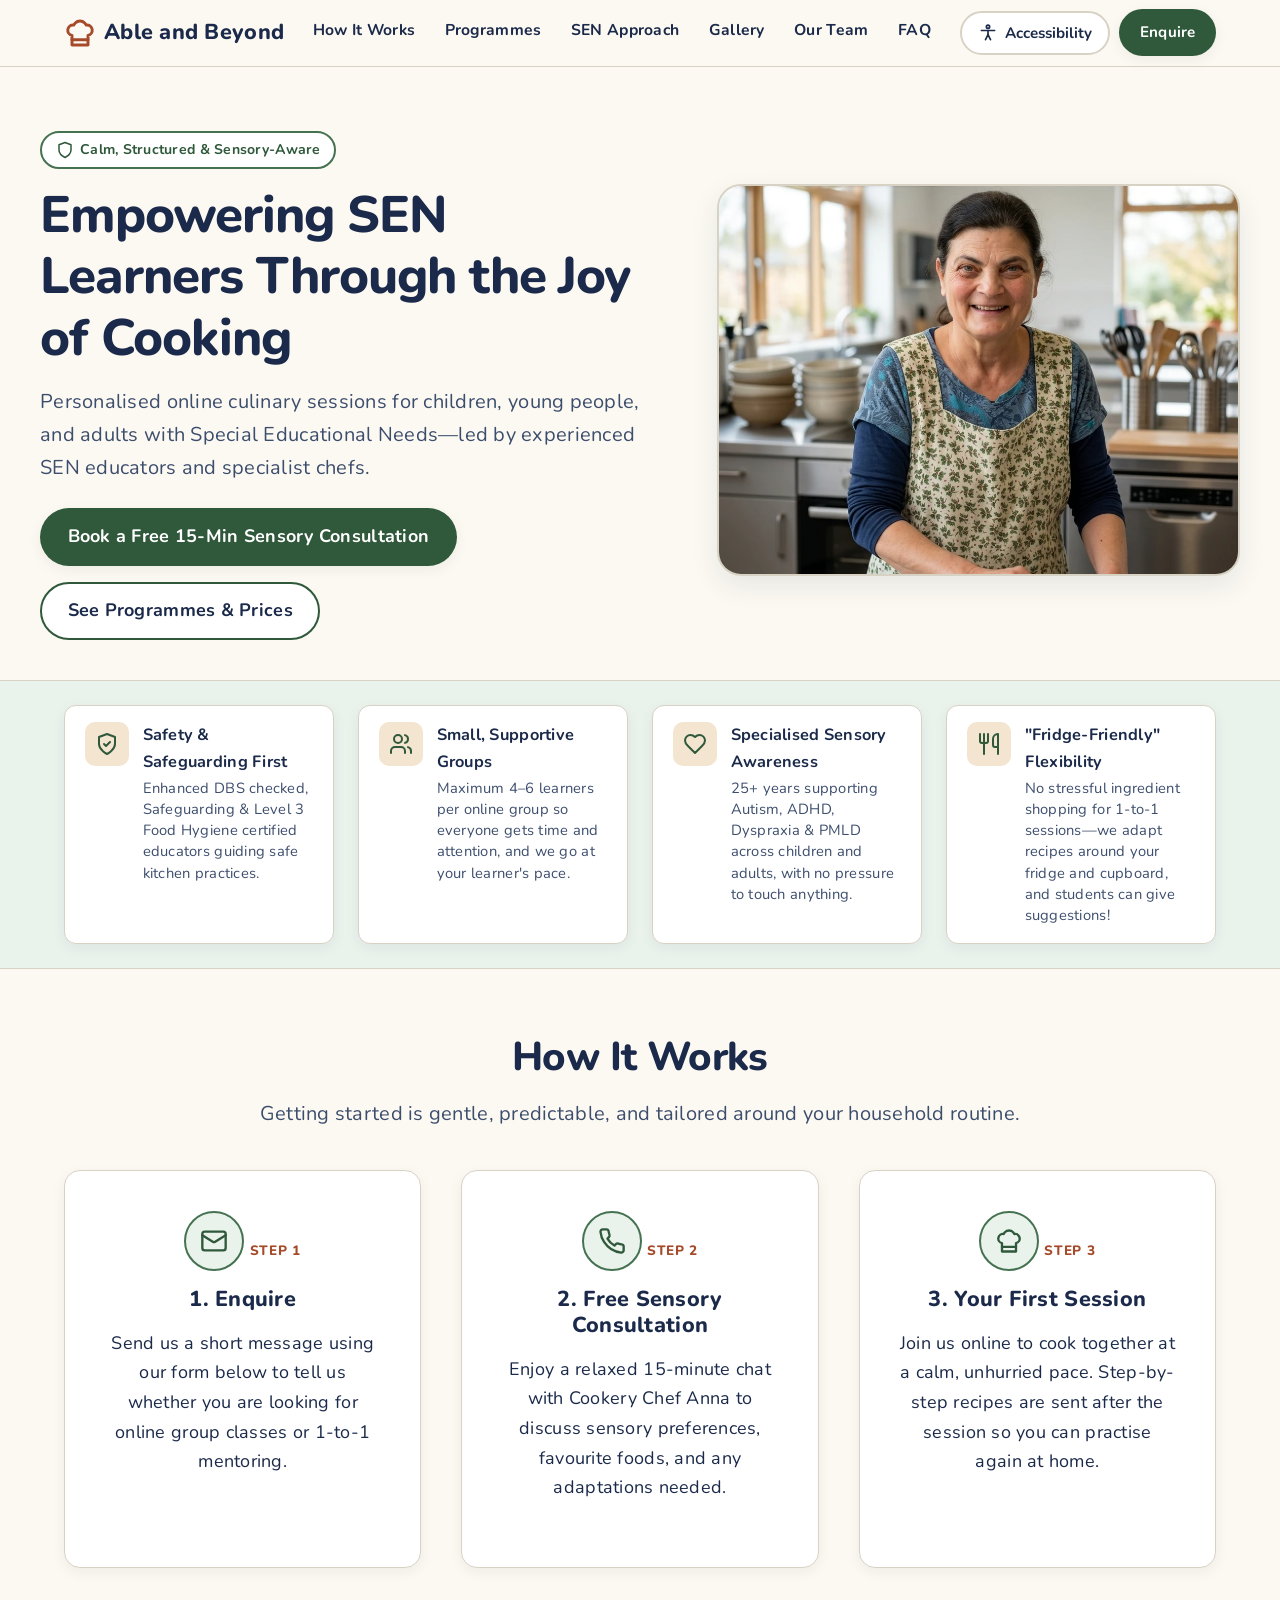
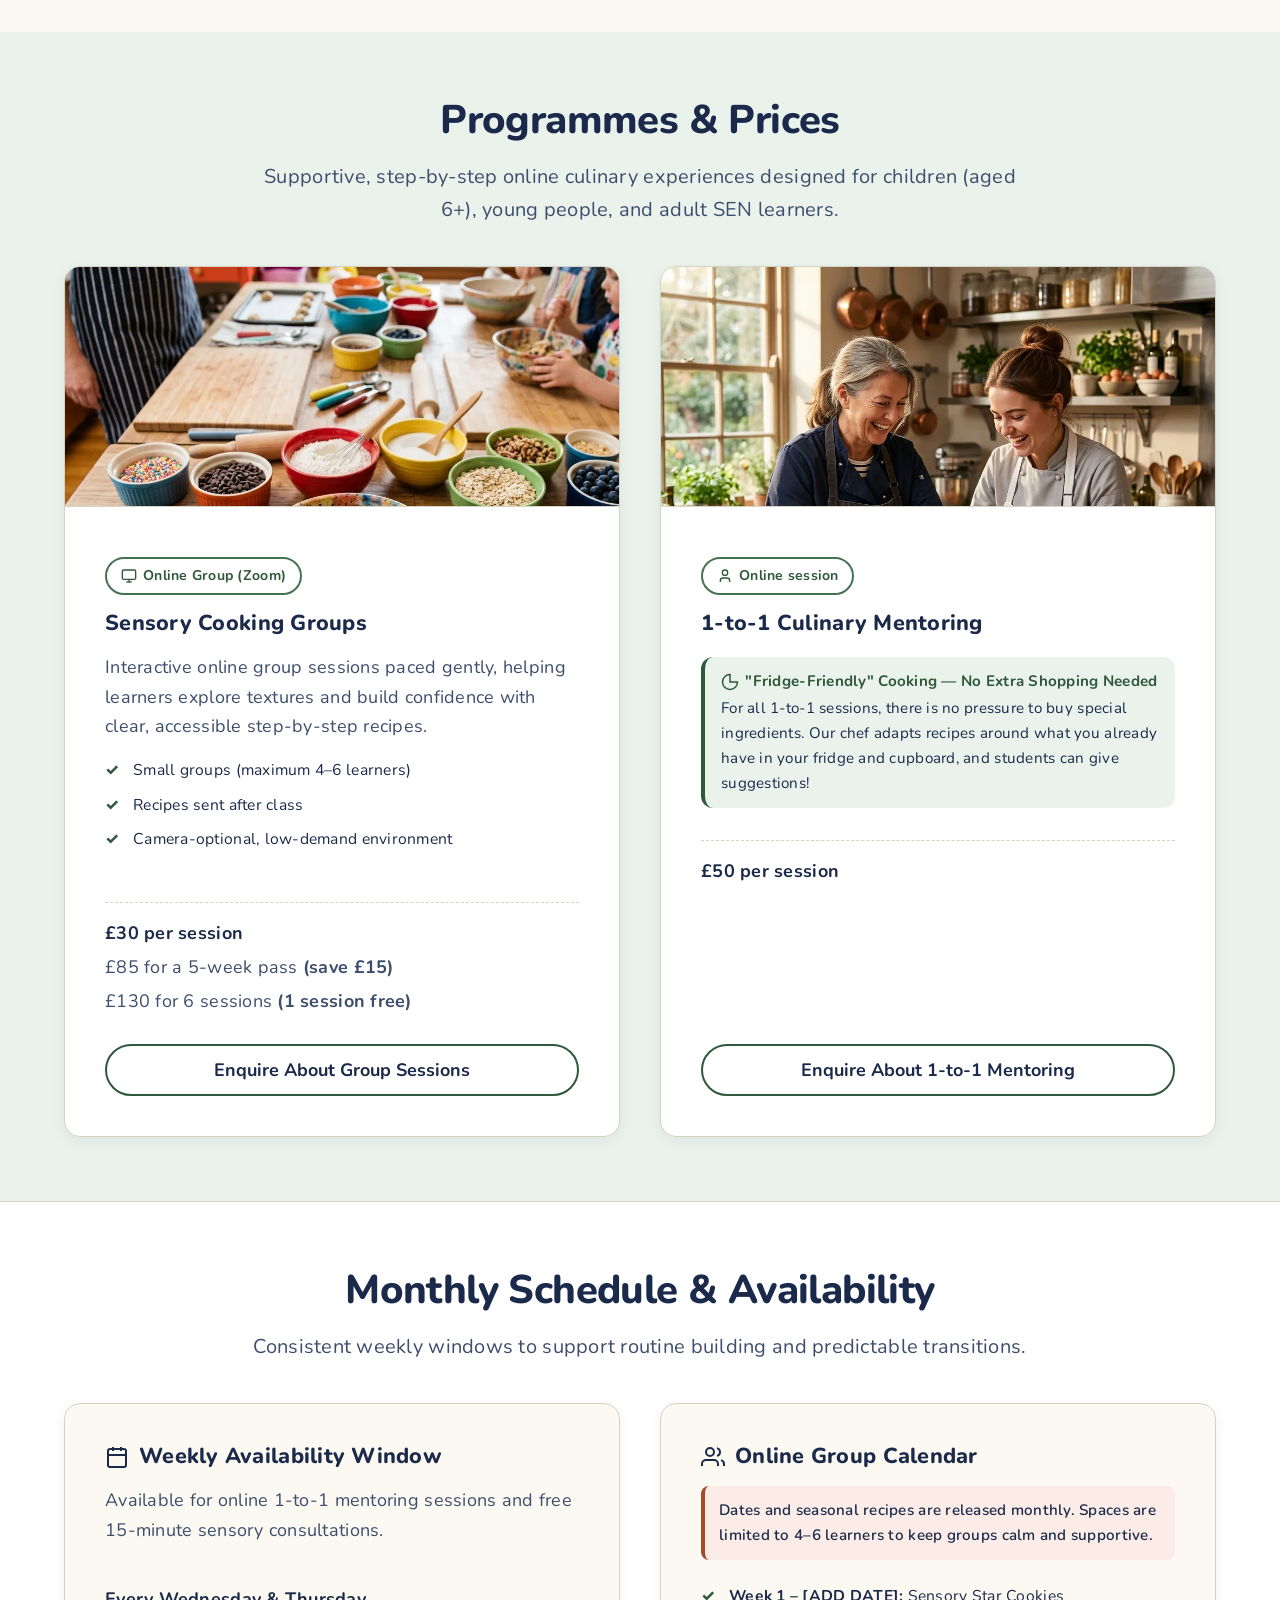
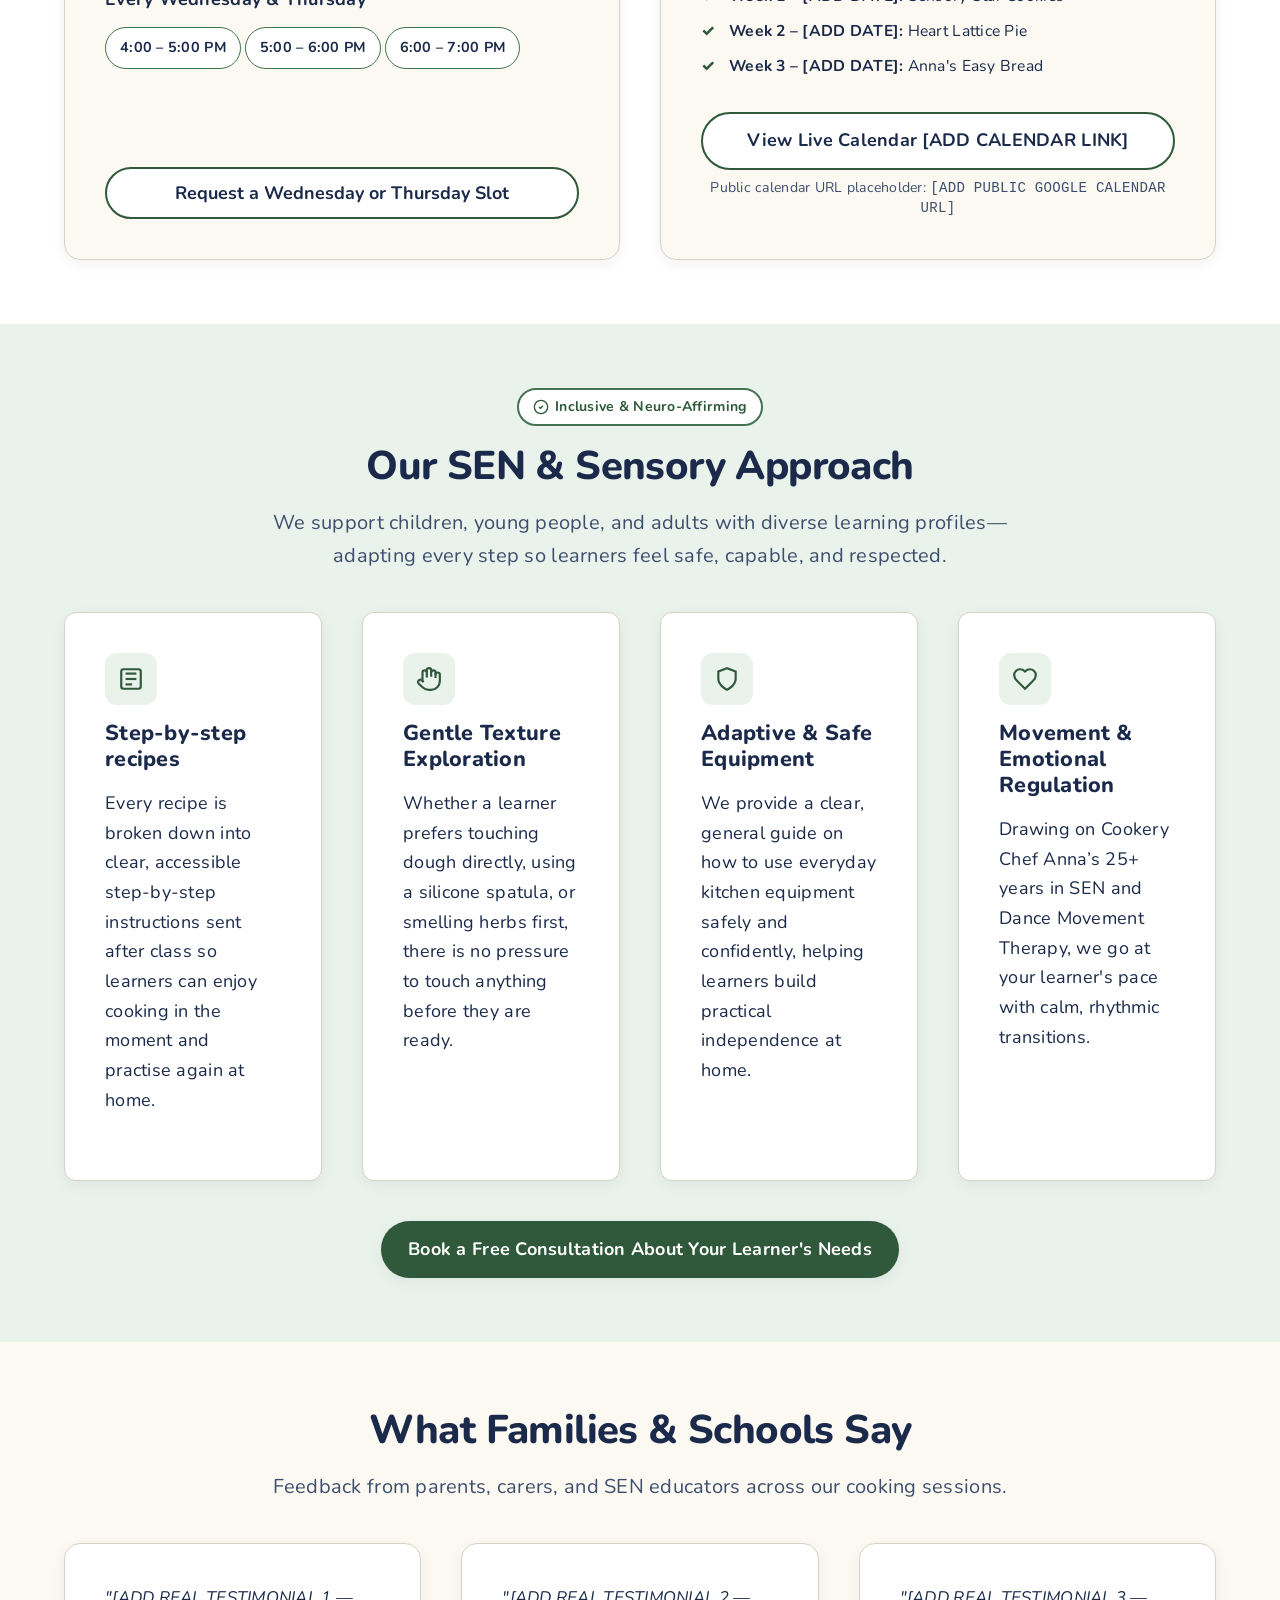
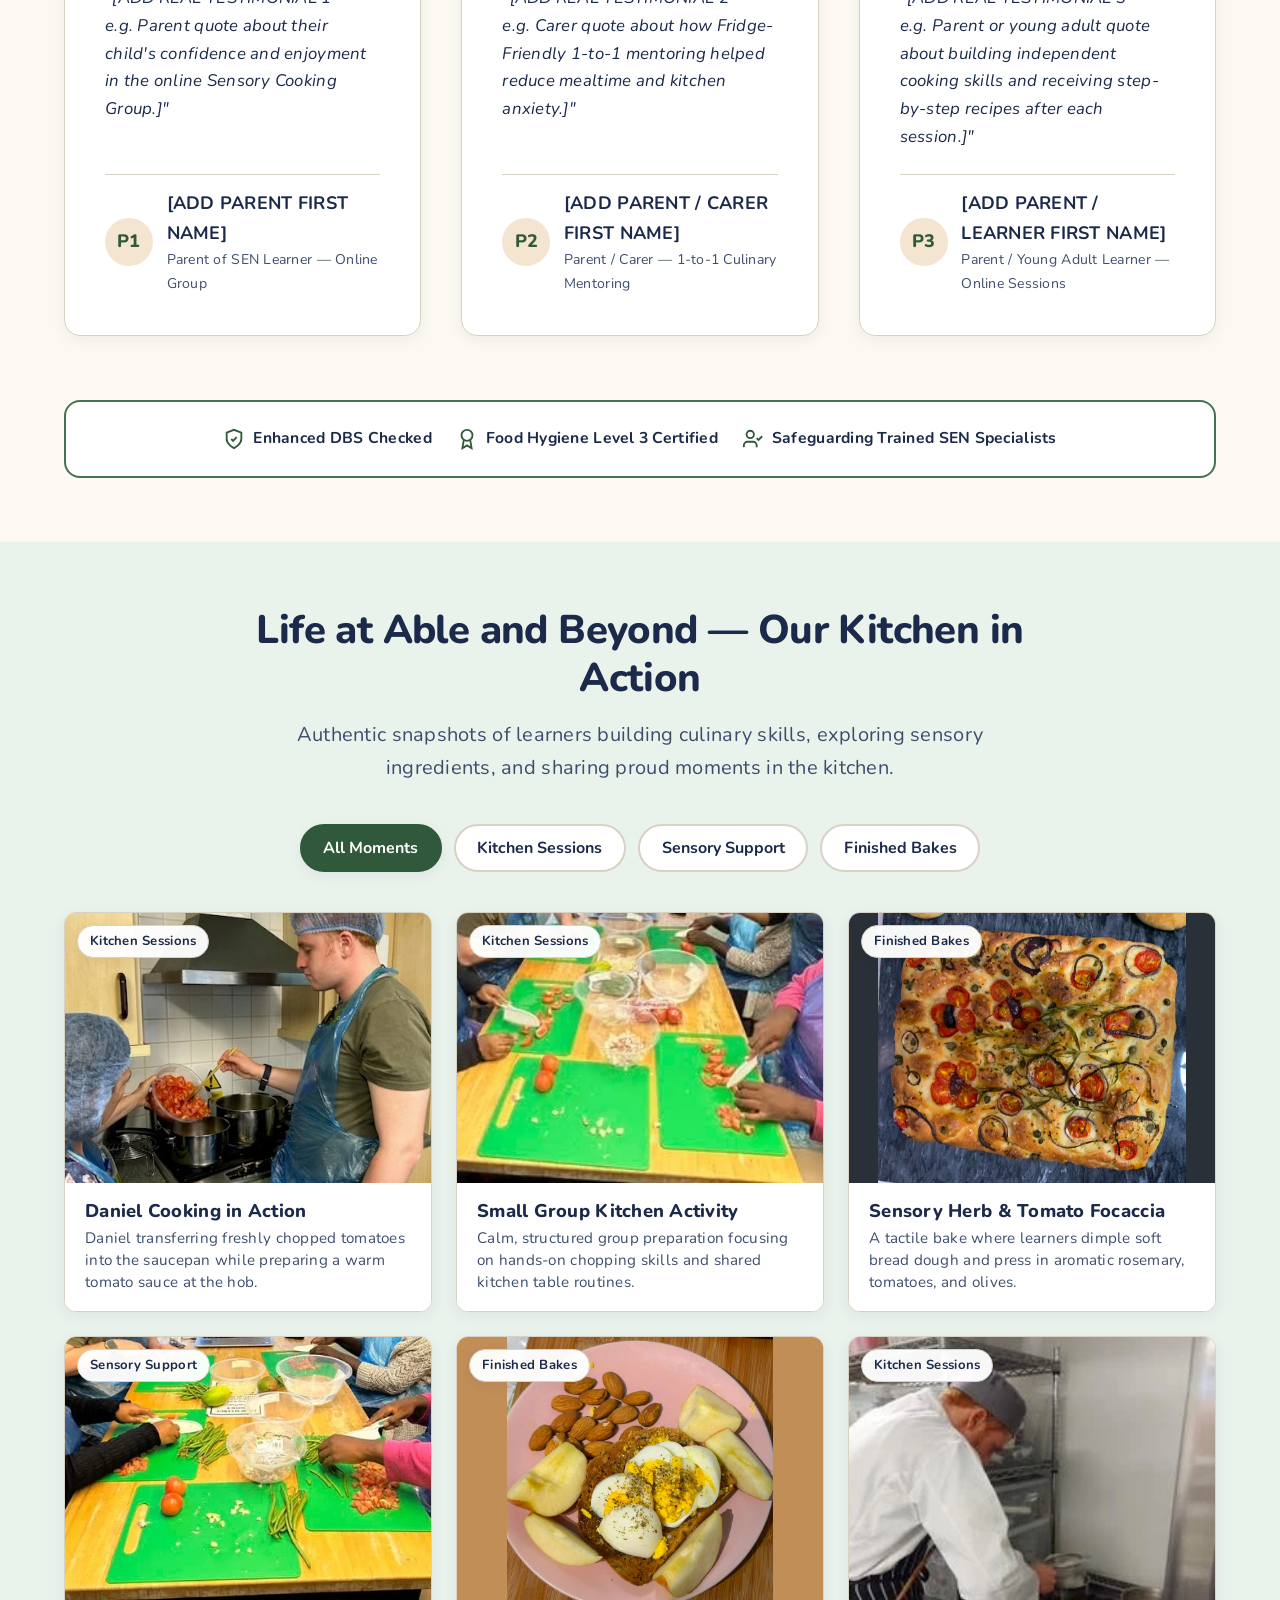
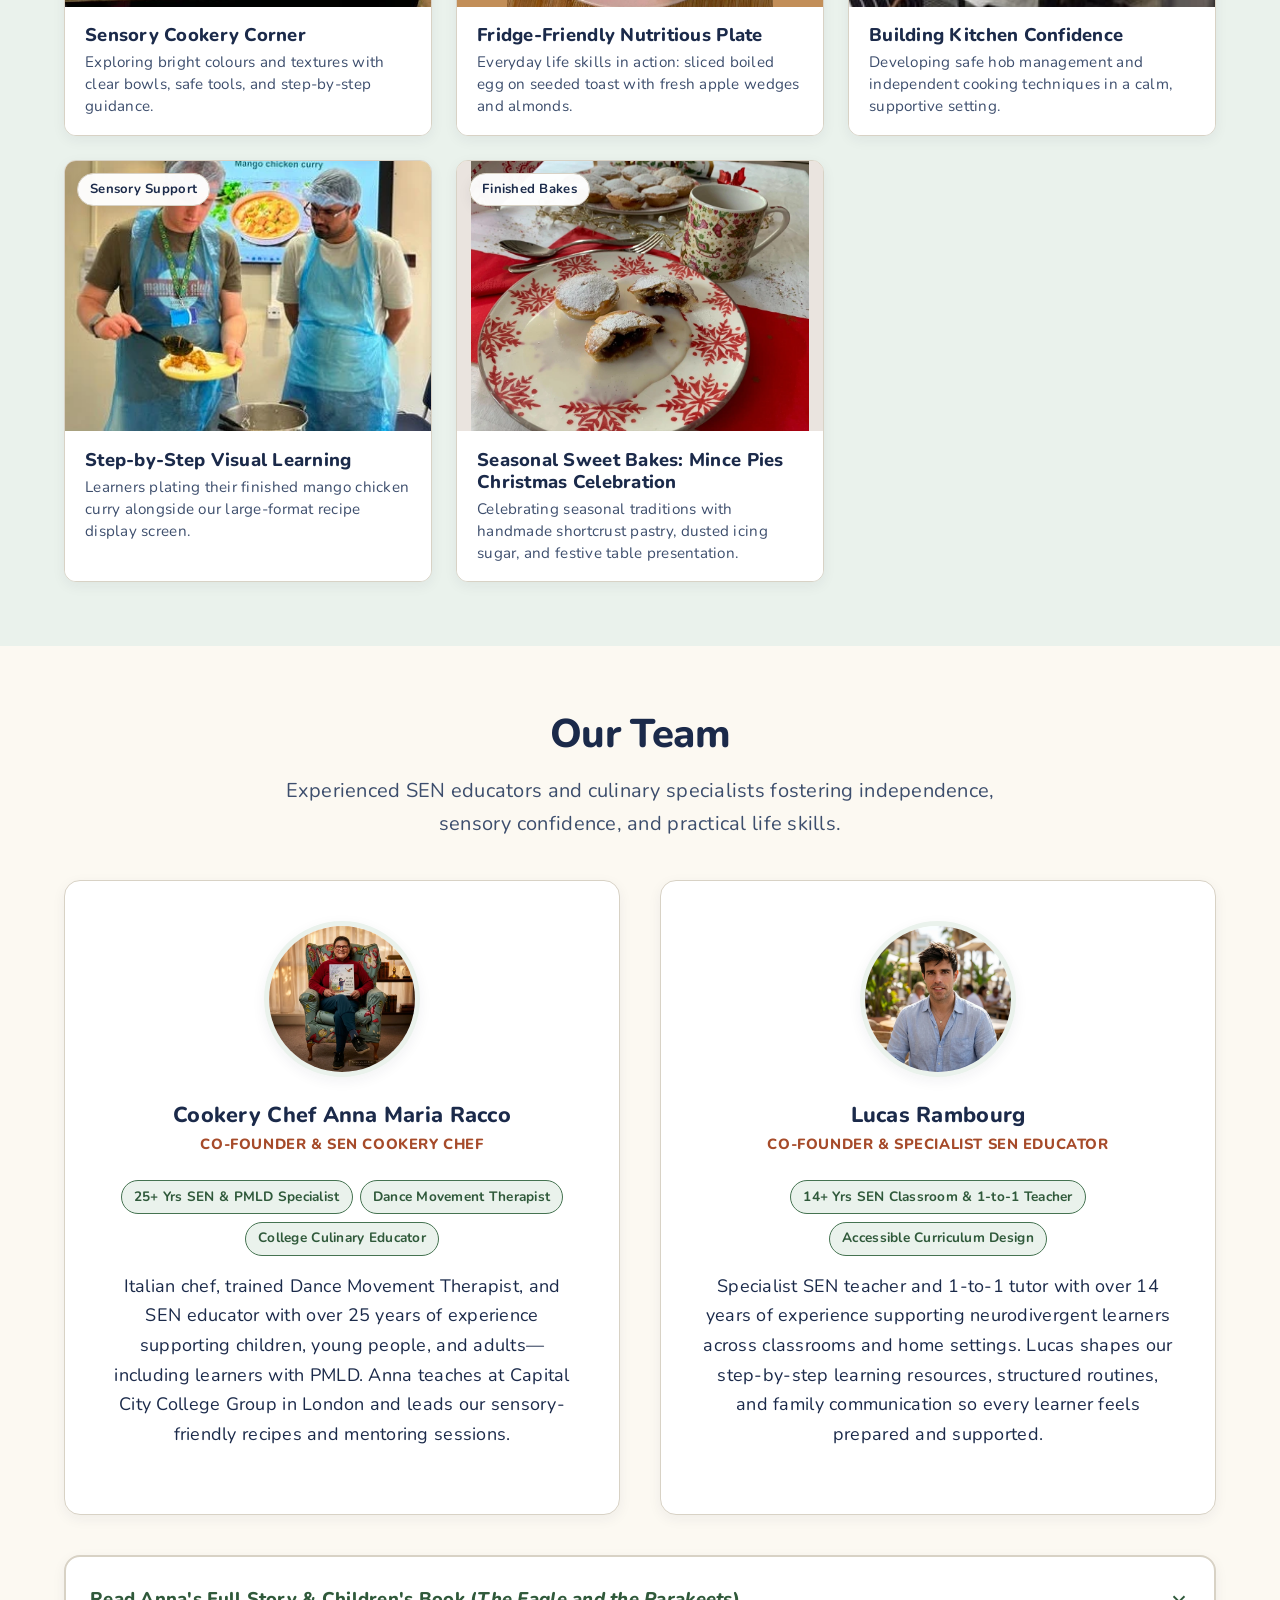
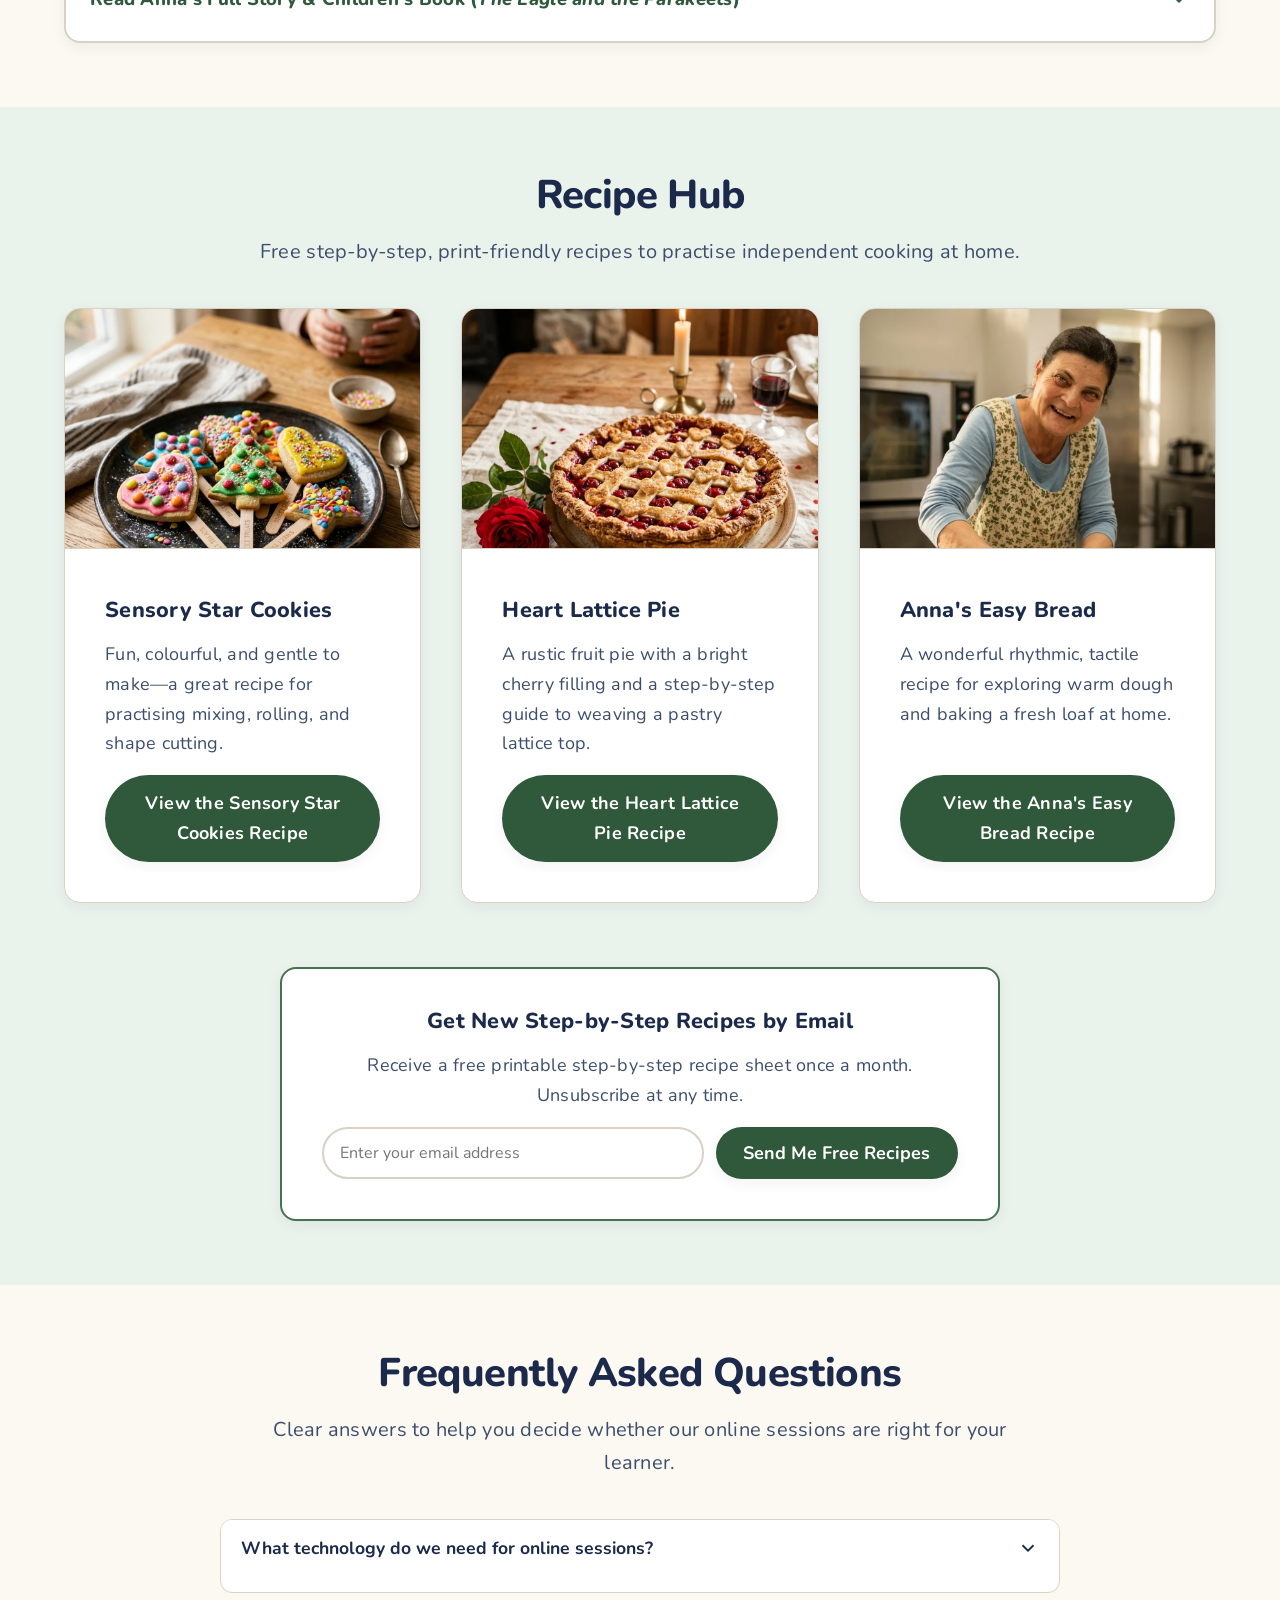
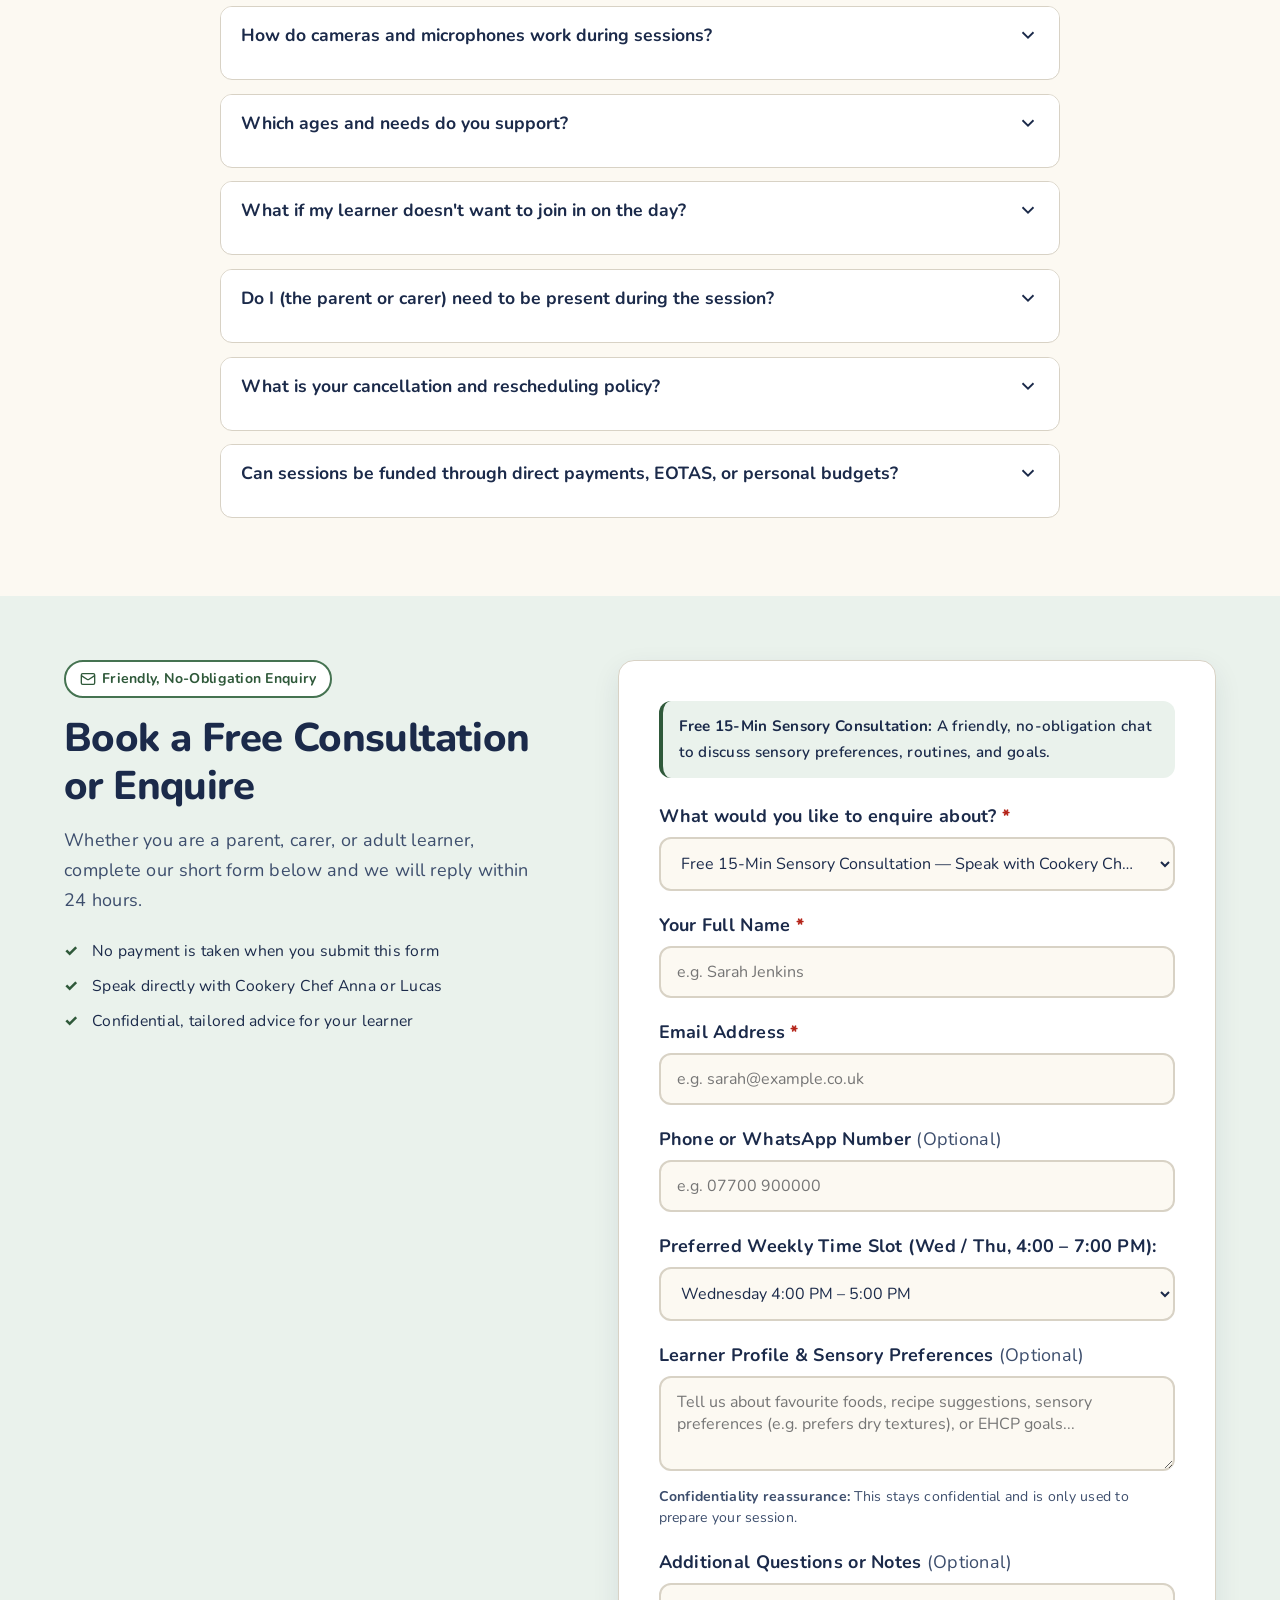
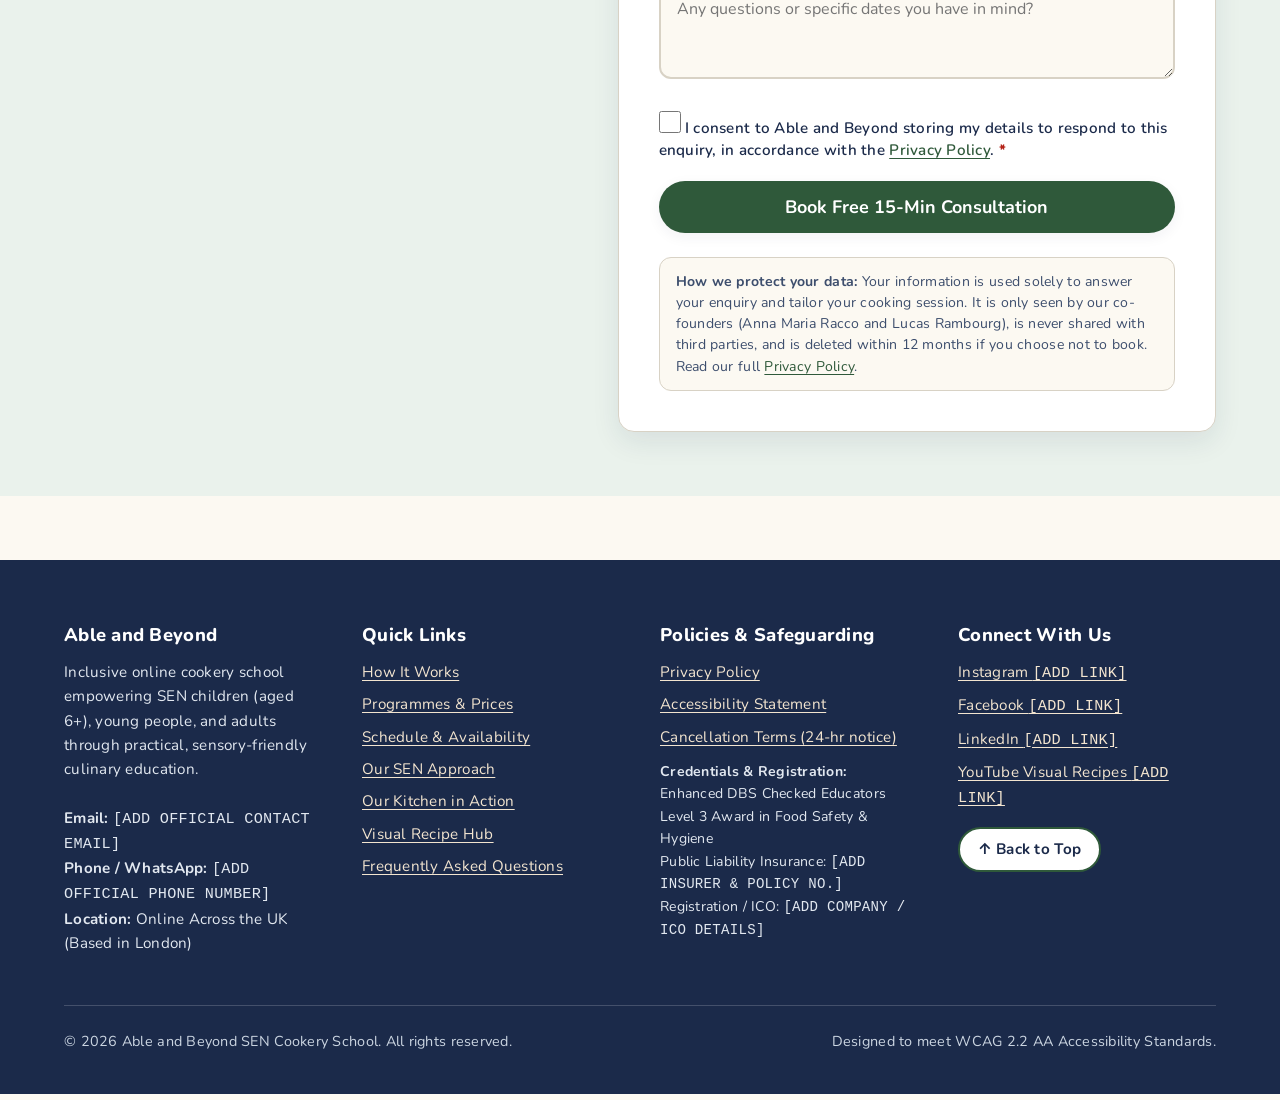
==== commit e2a5ee63: "Update pricing, hero photo, gallery crops, FAQ policies, online-only 1-to-1, and fix dyslexia/XL tex" ====
--- a/index.html
+++ b/index.html
@@ -3,18 +3,18 @@
 <head>
   <meta charset="UTF-8">
   <meta name="viewport" content="width=device-width, initial-scale=1.0">
-  <title>Able and Beyond | SEN Cookery School — Inclusive Online &amp; London Cooking Classes</title>
-  <meta name="description" content="Calm, sensory-friendly online and in-person cooking sessions for SEN learners (children, young people, and adults), families, and schools across London and the UK.">
+  <title>Able and Beyond | SEN Cookery School — Inclusive Online Cooking Classes</title>
+  <meta name="description" content="Calm, sensory-friendly online cooking sessions for SEN learners (children aged 6+, young people, and adults) and families across the UK.">
 
   <!-- Open Graph & Social Meta Tags (Item 5) -->
   <meta property="og:title" content="Able and Beyond | SEN Cookery School">
-  <meta property="og:description" content="Tailored, sensory-aware cooking classes for SEN learners, families, and schools. Book a free 15-minute sensory consultation.">
+  <meta property="og:description" content="Tailored, sensory-aware online cooking classes for SEN learners and families. Book a free 15-minute sensory consultation.">
   <meta property="og:type" content="website">
   <meta property="og:url" content="https://ableandbeyond.github.io/sen-cookery-school/">
   <meta property="og:image" content="https://ableandbeyond.github.io/sen-cookery-school/assets/images/hero-cooking.jpg">
   <meta name="twitter:card" content="summary_large_image">
   <meta name="twitter:title" content="Able and Beyond | SEN Cookery School">
-  <meta name="twitter:description" content="Tailored, sensory-aware cooking classes for SEN learners, families, and schools.">
+  <meta name="twitter:description" content="Tailored, sensory-aware online cooking classes for SEN learners and families.">
   <meta name="twitter:image" content="https://ableandbeyond.github.io/sen-cookery-school/assets/images/hero-cooking.jpg">
 
   <link rel="canonical" href="https://ableandbeyond.github.io/sen-cookery-school/">
@@ -118,7 +118,7 @@
 
   <main id="main-content">
 
-    <!-- 1. HERO SECTION (Items 6, 11, 14, 19) -->
+    <!-- 1. HERO SECTION -->
     <section class="hero container reveal" aria-labelledby="hero-heading">
       <div class="hero-content">
         <div class="format-badge">
@@ -126,22 +126,21 @@
           <span>Calm, Structured &amp; Sensory-Aware</span>
         </div>
         <h1 id="hero-heading">Empowering SEN Learners Through the Joy of Cooking</h1>
-        <p class="subtitle">Personalised online and in-person culinary sessions for children, young people, and adults with Special Educational Needs—led by experienced SEN educators and specialist chefs.</p>
+        <p class="subtitle">Personalised online culinary sessions for children, young people, and adults with Special Educational Needs—led by experienced SEN educators and specialist chefs.</p>
         <div class="hero-ctas">
           <a href="?service=consultation#contact" onclick="bookSession('consultation'); return false;" class="btn btn-primary">Book a Free 15-Min Sensory Consultation</a>
           <a href="#programs" class="btn btn-secondary">See Programmes &amp; Prices</a>
         </div>
       </div>
       <div class="hero-image">
-        <!-- SAFEGUARDING NOTE: Confirm written consent exists for every learner photo before publishing. Do not include learner names in captions or alt text. -->
         <picture>
           <source srcset="assets/images/hero-cooking.webp" type="image/webp">
-          <img src="assets/images/hero-cooking.jpg" alt="A learner smiling and mixing ingredients in a bowl during a calm, sensory-friendly cooking activity." width="800" height="600" loading="eager">
+          <img src="assets/images/hero-cooking.jpg" alt="Cookery Chef Anna Maria Racco smiling warmly while preparing fresh dough in the kitchen." width="800" height="600" loading="eager">
         </picture>
       </div>
     </section>
 
-    <!-- Parent Reassurance Bar near Top of Homepage (Items 14 & 19) -->
+    <!-- Parent Reassurance Bar near Top of Homepage -->
     <aside class="reassurance-strip" aria-label="Key Safeguarding and Sensory Reassurances">
       <div class="container">
         <div class="reassurance-grid">
@@ -151,7 +150,7 @@
             </div>
             <div class="reassurance-text">
               <strong>Safety &amp; Safeguarding First</strong>
-              <span>Enhanced DBS checked, Safeguarding &amp; Level 3 Food Hygiene certified educators using adaptive safety tools.</span>
+              <span>Enhanced DBS checked, Safeguarding &amp; Level 3 Food Hygiene certified educators guiding safe kitchen practices.</span>
             </div>
           </div>
 
@@ -181,19 +180,19 @@
             </div>
             <div class="reassurance-text">
               <strong>"Fridge-Friendly" Flexibility</strong>
-              <span>No stressful ingredient shopping for 1-to-1 sessions—we adapt recipes around foods your household already trusts.</span>
+              <span>No stressful ingredient shopping for 1-to-1 sessions—we adapt recipes around your fridge and cupboard, and students can give suggestions!</span>
             </div>
           </div>
         </div>
       </div>
     </aside>
 
-    <!-- 2. HOW IT WORKS SECTION (Item 8 — 3 Steps Directly After Hero) -->
+    <!-- 2. HOW IT WORKS SECTION -->
     <section id="how-it-works" aria-labelledby="how-heading">
       <div class="container reveal">
         <div class="section-header">
           <h2 id="how-heading">How It Works</h2>
-          <p>Getting started is gentle, predictable, and tailored around your household or school routine.</p>
+          <p>Getting started is gentle, predictable, and tailored around your household routine.</p>
         </div>
 
         <div class="steps-grid">
@@ -203,7 +202,7 @@
             </div>
             <span class="step-number-tag">Step 1</span>
             <h3>1. Enquire</h3>
-            <p>Send us a short message using our form below to tell us whether you are looking for group classes, 1-to-1 mentoring, or school provision.</p>
+            <p>Send us a short message using our form below to tell us whether you are looking for online group classes or 1-to-1 mentoring.</p>
           </article>
 
           <article class="step-item">
@@ -221,24 +220,23 @@
             </div>
             <span class="step-number-tag">Step 3</span>
             <h3>3. Your First Session</h3>
-            <p>Receive your visual symbol guide ahead of time and join us online or in person to cook at a calm, unhurried pace.</p>
+            <p>Join us online to cook together at a calm, unhurried pace. Step-by-step recipes are sent after the session so you can practise again at home.</p>
           </article>
         </div>
       </div>
     </section>
 
-    <!-- 3. PROGRAMMES & PRICES SECTION (Items 2, 11, 14, 16, 17, 20) -->
+    <!-- 3. PROGRAMMES & PRICES SECTION -->
     <section id="programs" class="bg-alt" aria-labelledby="programs-heading">
       <div class="container reveal">
         <div class="section-header">
           <h2 id="programs-heading">Programmes &amp; Prices</h2>
-          <p>Supportive, step-by-step culinary experiences designed for children, young people, and adult SEN learners.</p>
+          <p>Supportive, step-by-step online culinary experiences designed for children (aged 6+), young people, and adult SEN learners.</p>
         </div>
 
         <div class="grid">
           <!-- Card 1: Sensory Cooking Groups -->
           <article class="card program-card">
-            <!-- Flagged in Item 16: Using class-1.jpg here so real-group-cooking.jpg is not repeated 3 times -->
             <picture>
               <source srcset="assets/images/class-1.webp" type="image/webp">
               <img src="assets/images/class-1.jpg" alt="Learners preparing colourful ingredients together during a guided group session" width="600" height="400" class="program-img" loading="lazy">
@@ -249,15 +247,16 @@
                 <span>Online Group (Zoom)</span>
               </div>
               <h3>Sensory Cooking Groups</h3>
-              <p>Interactive online group sessions paced gently with visual aids, helping learners explore textures and build confidence within a small community.</p>
+              <p>Interactive online group sessions paced gently, helping learners explore textures and build confidence with clear, accessible step-by-step recipes.</p>
               <ul class="feature-list">
                 <li>Small groups (maximum 4–6 learners)</li>
-                <li>Visual recipe guide sent before class</li>
+                <li>Recipes sent after class</li>
                 <li>Camera-optional, low-demand environment</li>
               </ul>
               <div class="pricing-summary" id="pricing-card-group">
-                <span>£20 / 60-min session</span>
-                <span style="color: var(--color-text-muted); font-weight: normal;">£85 for 5-week pass <strong>(Save £15)</strong></span>
+                <span>£30 per session</span>
+                <span style="color: var(--color-text-muted); font-weight: normal;">£85 for a 5-week pass <strong>(save £15)</strong></span>
+                <span style="color: var(--color-text-muted); font-weight: normal;">£130 for 6 sessions <strong>(1 session free)</strong></span>
               </div>
               <button type="button" onclick="bookSession('group')" class="btn btn-secondary" style="width: 100%; margin-top: auto;">Enquire About Group Sessions</button>
             </div>
@@ -272,7 +271,7 @@
             <div class="program-content">
               <div class="format-badge">
                 <svg width="16" height="16" viewBox="0 0 24 24" fill="none" stroke="currentColor" stroke-width="2" aria-hidden="true"><path d="M19 21v-2a4 4 0 0 0-4-4H9a4 4 0 0 0-4 4v2"/><circle cx="12" cy="7" r="4"/></svg>
-                <span>Online &amp; In-Person (London)</span>
+                <span>Online session</span>
               </div>
               <h3>1-to-1 Culinary Mentoring</h3>
               <div class="fridge-banner">
@@ -280,45 +279,19 @@
                   <svg width="18" height="18" viewBox="0 0 24 24" fill="none" stroke="currentColor" stroke-width="2" aria-hidden="true"><path d="M12 2a10 10 0 1 0 10 10H12V2z"/></svg>
                   <span>"Fridge-Friendly" Cooking — No Extra Shopping Needed</span>
                 </strong>
-                For all 1-to-1 sessions, there is no pressure to buy special ingredients. Our chef adapts recipes around what you already have in your fridge and cupboard.
+                For all 1-to-1 sessions, there is no pressure to buy special ingredients. Our chef adapts recipes around what you already have in your fridge and cupboard, and students can give suggestions!
               </div>
               <div class="pricing-summary" id="pricing-card-1to1">
-                <span>Online: £50 / 60-min session</span>
-                <span>In-Person Home Visit (London): £80 / 1.5-hr session</span>
+                <span>£50 per session</span>
               </div>
               <button type="button" onclick="bookSession('1to1')" class="btn btn-secondary" style="width: 100%; margin-top: auto;">Enquire About 1-to-1 Mentoring</button>
             </div>
           </article>
-
-          <!-- Card 3: School & Specialist Workshops -->
-          <article class="card program-card">
-            <picture>
-              <source srcset="assets/images/class-3.webp" type="image/webp">
-              <img src="assets/images/class-3.jpg" alt="Structured school cookery workshop with adaptive equipment" width="600" height="400" class="program-img" loading="lazy">
-            </picture>
-            <div class="program-content">
-              <div class="format-badge">
-                <svg width="16" height="16" viewBox="0 0 24 24" fill="none" stroke="currentColor" stroke-width="2" aria-hidden="true"><path d="m4 6 8-4 8 4"/><path d="m18 10 4 2v8a2 2 0 0 1-2 2H4a2 2 0 0 1-2-2v-8l4-2"/><path d="M14 22v-4a2 2 0 0 0-2-2v0a2 2 0 0 0-2 2v4"/></svg>
-                <span>London Schools &amp; Centres</span>
-              </div>
-              <h3>School &amp; Specialist Workshops</h3>
-              <p>Tailored on-site culinary workshops designed for SEN schools, alternative provision, colleges, and specialist resource bases across London.</p>
-              <ul class="feature-list">
-                <li>Delivered by qualified SEN teacher &amp; chef</li>
-                <li>Custom recipe plan for school kitchen setups</li>
-                <li>Full risk assessment &amp; dietary adaptation</li>
-              </ul>
-              <div class="pricing-summary" id="pricing-card-school">
-                <span>From £150 / 2-hr workshop</span>
-              </div>
-              <button type="button" onclick="bookSession('school')" class="btn btn-secondary" style="width: 100%; margin-top: auto;">Enquire for School Workshops</button>
-            </div>
-          </article>
         </div>
       </div>
     </section>
 
-    <!-- 4. AVAILABILITY & SCHEDULE SECTION (Items 1, 2, 11, 14) -->
+    <!-- 4. AVAILABILITY & SCHEDULE SECTION -->
     <section id="availability" class="schedule-section" aria-labelledby="schedule-heading">
       <div class="container reveal">
         <div class="section-header">
@@ -332,7 +305,7 @@
               <svg width="24" height="24" viewBox="0 0 24 24" fill="none" stroke="currentColor" stroke-width="2" aria-hidden="true"><rect width="18" height="18" x="3" y="4" rx="2"/><line x1="16" x2="16" y1="2" y2="6"/><line x1="8" x2="8" y1="2" y2="6"/><line x1="3" x2="21" y1="10" y2="10"/></svg>
               <span>Weekly Availability Window</span>
             </h3>
-            <p style="color: var(--color-text-muted);">Available for 1-to-1 mentoring sessions and free 15-minute sensory consultations.</p>
+            <p style="color: var(--color-text-muted);">Available for online 1-to-1 mentoring sessions and free 15-minute sensory consultations.</p>
             <div style="margin-top: var(--space-sm);">
               <strong id="availability-days-label">Every Wednesday &amp; Thursday</strong>
               <div id="availability-slots-badges" style="margin-top: 8px;">
@@ -365,7 +338,7 @@
       </div>
     </section>
 
-    <!-- 5. SEN & SENSORY APPROACH SECTION (Items 11, 14, 17, 19, 20) -->
+    <!-- 5. SEN & SENSORY APPROACH SECTION -->
     <section id="sen-approach" class="bg-alt" aria-labelledby="approach-heading">
       <div class="container reveal">
         <div class="section-header">
@@ -382,8 +355,8 @@
             <div class="approach-badge" aria-hidden="true">
               <svg width="26" height="26" viewBox="0 0 24 24" fill="none" stroke="currentColor" stroke-width="2"><rect width="18" height="18" x="3" y="3" rx="2"/><path d="M7 7h10"/><path d="M7 12h10"/><path d="M7 17h6"/></svg>
             </div>
-            <h3>Visual Step-by-Step Symbols</h3>
-            <p>Every recipe is broken down into clear, symbol-supported steps so learners know what is happening now and what comes next—reducing cognitive overload.</p>
+            <h3>Step-by-step recipes</h3>
+            <p>Every recipe is broken down into clear, accessible step-by-step instructions sent after class so learners can enjoy cooking in the moment and practise again at home.</p>
           </article>
 
           <article class="approach-card">
@@ -399,7 +372,7 @@
               <svg width="26" height="26" viewBox="0 0 24 24" fill="none" stroke="currentColor" stroke-width="2"><path d="M12 22s8-4 8-10V5l-8-3-8 3v7c0 6 8 10 8 10z"/></svg>
             </div>
             <h3>Adaptive &amp; Safe Equipment</h3>
-            <p>We guide families and schools on colour-coded non-slip boards, nylon safety knives, and easy-grip tools that build fine motor confidence safely.</p>
+            <p>We provide a clear, general guide on how to use everyday kitchen equipment safely and confidently, helping learners build practical independence at home.</p>
           </article>
 
           <article class="approach-card">
@@ -449,12 +422,12 @@
           </article>
 
           <article class="testimonial-card">
-            <p class="testimonial-quote">"[ADD REAL TESTIMONIAL 3 — e.g. SENDCO or Head of Inclusion quote about a London school workshop or college life-skills programme.]"</p>
+            <p class="testimonial-quote">"[ADD REAL TESTIMONIAL 3 — e.g. Parent or young adult quote about building independent cooking skills and receiving step-by-step recipes after each session.]"</p>
             <div class="testimonial-author">
-              <div class="testimonial-avatar" aria-hidden="true">S3</div>
+              <div class="testimonial-avatar" aria-hidden="true">P3</div>
               <div>
-                <strong>[ADD EDUCATOR FIRST NAME]</strong>
-                <span style="display: block; font-size: 0.88rem; color: var(--color-text-muted);">SENDCO / Inclusion Lead — [ADD SCHOOL / BOROUGH]</span>
+                <strong>[ADD PARENT / LEARNER FIRST NAME]</strong>
+                <span style="display: block; font-size: 0.88rem; color: var(--color-text-muted);">Parent / Young Adult Learner — Online Sessions</span>
               </div>
             </div>
           </article>
@@ -478,8 +451,7 @@
       </div>
     </section>
 
-    <!-- 7. GALLERY SECTION (Items 4, 11, 14, 16, 20) -->
-    <!-- SAFEGUARDING NOTE: Confirm written consent exists for every learner photo before publishing. Learner first names have been removed from all captions and alt text. -->
+    <!-- 7. GALLERY SECTION (Requirement 6 — 8 Pictures with Exact Framing & Crop Rules) -->
     <section id="gallery" class="bg-alt" aria-labelledby="gallery-heading">
       <div class="container reveal">
         <div class="section-header">
@@ -487,7 +459,7 @@
           <p>Authentic snapshots of learners building culinary skills, exploring sensory ingredients, and sharing proud moments in the kitchen.</p>
         </div>
 
-        <!-- Toggle Filter Buttons with aria-pressed (Item 16) -->
+        <!-- Toggle Filter Buttons with aria-pressed -->
         <div class="gallery-filters" role="group" aria-label="Filter gallery photos by category">
           <button type="button" class="gallery-tab" aria-pressed="true" onclick="filterGallery('all', this)">All Moments</button>
           <button type="button" class="gallery-tab" aria-pressed="false" onclick="filterGallery('sessions', this)">Kitchen Sessions</button>
@@ -495,10 +467,70 @@
           <button type="button" class="gallery-tab" aria-pressed="false" onclick="filterGallery('bakes', this)">Finished Bakes</button>
         </div>
 
-        <!-- Responsive Image Grid (Single H3 per card, no duplicate caption text, anonymised learner captions, WebP + JPG fallback) -->
+        <!-- Responsive Image Grid (8 Pictures per Requirement 6) -->
         <div class="kitchen-gallery-grid" id="kitchen-gallery-grid">
 
-          <!-- Item 1: Team Supporting a Learner (Anonymised from Dan.HEIC per Item 4) -->
+          <!-- Picture 1: Show Daniel the student cooking (action of cooking) -->
+          <article class="kitchen-gallery-card" data-category="sessions">
+            <div class="kitchen-gallery-media">
+              <span class="gallery-category-tag">Kitchen Sessions</span>
+              <div class="gallery-placeholder-state" aria-hidden="true">
+                <div class="gallery-placeholder-icon">
+                  <svg width="24" height="24" viewBox="0 0 24 24" fill="none" stroke="currentColor" stroke-width="2"><path d="M14.5 4h-5L7 7H4a2 2 0 0 0-2 2v9a2 2 0 0 0 2 2h16a2 2 0 0 0 2-2V9a2 2 0 0 0-2-2h-3l-2.5-3z"/><circle cx="12" cy="13" r="3"/></svg>
+                </div>
+              </div>
+              <picture>
+                <source srcset="assets/images/gallery-dan.webp" type="image/webp">
+                <img src="assets/images/gallery-dan.jpg" alt="Student Daniel in action cooking at the hob, transferring freshly chopped tomatoes into a saucepan with a wooden spoon." width="480" height="380" loading="lazy" onerror="this.style.display='none'">
+              </picture>
+            </div>
+            <div class="kitchen-gallery-caption">
+              <h3>Daniel Cooking in Action</h3>
+              <p>Daniel transferring freshly chopped tomatoes into the saucepan while preparing a warm tomato sauce at the hob.</p>
+            </div>
+          </article>
+
+          <!-- Picture 2: Small Group Kitchen Activity — show only the table and hands (no students' faces) -->
+          <article class="kitchen-gallery-card" data-category="sessions">
+            <div class="kitchen-gallery-media">
+              <span class="gallery-category-tag">Kitchen Sessions</span>
+              <div class="gallery-placeholder-state" aria-hidden="true">
+                <div class="gallery-placeholder-icon">
+                  <svg width="24" height="24" viewBox="0 0 24 24" fill="none" stroke="currentColor" stroke-width="2"><path d="M14.5 4h-5L7 7H4a2 2 0 0 0-2 2v9a2 2 0 0 0 2 2h16a2 2 0 0 0 2-2V9a2 2 0 0 0-2-2h-3l-2.5-3z"/><circle cx="12" cy="13" r="3"/></svg>
+                </div>
+              </div>
+              <picture>
+                <source srcset="assets/images/real-group-cooking.webp" type="image/webp">
+                <img src="assets/images/real-group-cooking.jpg" alt="Close-up of kitchen table and learners' hands chopping fresh tomatoes on green chopping boards with clear mixing bowls." width="288" height="206" loading="lazy" onerror="this.style.display='none'">
+              </picture>
+            </div>
+            <div class="kitchen-gallery-caption">
+              <h3>Small Group Kitchen Activity</h3>
+              <p>Calm, structured group preparation focusing on hands-on chopping skills and shared kitchen table routines.</p>
+            </div>
+          </article>
+
+          <!-- Picture 3: Show the full focaccia -->
+          <article class="kitchen-gallery-card" data-category="bakes">
+            <div class="kitchen-gallery-media">
+              <span class="gallery-category-tag">Finished Bakes</span>
+              <div class="gallery-placeholder-state" aria-hidden="true">
+                <div class="gallery-placeholder-icon">
+                  <svg width="24" height="24" viewBox="0 0 24 24" fill="none" stroke="currentColor" stroke-width="2"><path d="M14.5 4h-5L7 7H4a2 2 0 0 0-2 2v9a2 2 0 0 0 2 2h16a2 2 0 0 0 2-2V9a2 2 0 0 0-2-2h-3l-2.5-3z"/><circle cx="12" cy="13" r="3"/></svg>
+                </div>
+              </div>
+              <picture>
+                <source srcset="assets/images/gallery-focaccia.webp" type="image/webp">
+                <img src="assets/images/gallery-focaccia.jpg" class="img-full-focaccia" alt="Full golden baked focaccia bread topped with cherry tomatoes, rosemary herbs, olives, and red onion." width="875" height="768" loading="lazy" onerror="this.style.display='none'">
+              </picture>
+            </div>
+            <div class="kitchen-gallery-caption">
+              <h3>Sensory Herb &amp; Tomato Focaccia</h3>
+              <p>A tactile bake where learners dimple soft bread dough and press in aromatic rosemary, tomatoes, and olives.</p>
+            </div>
+          </article>
+
+          <!-- Picture 4: Sensory Cookery Corner — show only the table and hands (no student faces) -->
           <article class="kitchen-gallery-card" data-category="sensory">
             <div class="kitchen-gallery-media">
               <span class="gallery-category-tag">Sensory Support</span>
@@ -508,17 +540,37 @@
                 </div>
               </div>
               <picture>
-                <source srcset="assets/images/gallery-dan.webp" type="image/webp">
-                <img src="assets/images/gallery-dan.jpg" alt="Cookery Chef Anna supporting a learner as they transfer fresh chopped tomatoes into a saucepan." width="480" height="640" loading="lazy" onerror="this.style.display='none'">
+                <source srcset="assets/images/real-prep-table.webp" type="image/webp">
+                <img src="assets/images/real-prep-table.jpg" alt="Close-up of sensory preparation table and hands working with fresh tomatoes, green beans, mango, and clear bowls." width="480" height="330" loading="lazy" onerror="this.style.display='none'">
               </picture>
             </div>
             <div class="kitchen-gallery-caption">
-              <h3>Our Team Supporting a Learner</h3>
-              <p>Cookery Chef Anna guiding a learner step-by-step while preparing a fresh tomato sauce at the hob.</p>
-            </div>
-          </article>
-
-          <!-- Item 2: Student Baking Session -->
+              <h3>Sensory Cookery Corner</h3>
+              <p>Exploring bright colours and textures with clear bowls, safe tools, and step-by-step guidance.</p>
+            </div>
+          </article>
+
+          <!-- Picture 5: Fridge-Friendly Nutritious Plate — show the full plate -->
+          <article class="kitchen-gallery-card" data-category="bakes">
+            <div class="kitchen-gallery-media">
+              <span class="gallery-category-tag">Finished Bakes</span>
+              <div class="gallery-placeholder-state" aria-hidden="true">
+                <div class="gallery-placeholder-icon">
+                  <svg width="24" height="24" viewBox="0 0 24 24" fill="none" stroke="currentColor" stroke-width="2"><path d="M14.5 4h-5L7 7H4a2 2 0 0 0-2 2v9a2 2 0 0 0 2 2h16a2 2 0 0 0 2-2V9a2 2 0 0 0-2-2h-3l-2.5-3z"/><circle cx="12" cy="13" r="3"/></svg>
+                </div>
+              </div>
+              <picture>
+                <source srcset="assets/images/gallery-healthy-toast.webp" type="image/webp">
+                <img src="assets/images/gallery-healthy-toast.jpg" class="img-full-plate-wood" alt="Full round plate with seeded toast topped with sliced boiled egg and herbs, served with apple wedges and almonds." width="768" height="780" loading="lazy" onerror="this.style.display='none'">
+              </picture>
+            </div>
+            <div class="kitchen-gallery-caption">
+              <h3>Fridge-Friendly Nutritious Plate</h3>
+              <p>Everyday life skills in action: sliced boiled egg on seeded toast with fresh apple wedges and almonds.</p>
+            </div>
+          </article>
+
+          <!-- Picture 6: Building Kitchen Confidence — keep as is -->
           <article class="kitchen-gallery-card" data-category="sessions">
             <div class="kitchen-gallery-media">
               <span class="gallery-category-tag">Kitchen Sessions</span>
@@ -528,17 +580,37 @@
                 </div>
               </div>
               <picture>
-                <source srcset="assets/images/gallery-student-baking.webp" type="image/webp">
-                <img src="assets/images/gallery-student-baking.jpg" alt="A learner in a striped apron carefully spooning chocolate batter into a muffin tray." width="240" height="320" loading="lazy" onerror="this.style.display='none'">
+                <source srcset="assets/images/gallery-student-sauteing.webp" type="image/webp">
+                <img src="assets/images/gallery-student-sauteing.jpg" class="img-keep-as-is" alt="A learner in chef whites focused on sautéing fresh vegetables safely at the stove." width="240" height="320" loading="lazy" onerror="this.style.display='none'">
               </picture>
             </div>
             <div class="kitchen-gallery-caption">
-              <h3>Learner Baking Session</h3>
-              <p>Practising hand-eye coordination and portion control while spooning chocolate mixture into baking trays.</p>
-            </div>
-          </article>
-
-          <!-- Item 3: Fresh Rosemary & Tomato Focaccia -->
+              <h3>Building Kitchen Confidence</h3>
+              <p>Developing safe hob management and independent cooking techniques in a calm, supportive setting.</p>
+            </div>
+          </article>
+
+          <!-- Picture 7: Step-by-Step Visual Learning — crop the edges, leaving only the people and the TV behind -->
+          <article class="kitchen-gallery-card" data-category="sensory">
+            <div class="kitchen-gallery-media">
+              <span class="gallery-category-tag">Sensory Support</span>
+              <div class="gallery-placeholder-state" aria-hidden="true">
+                <div class="gallery-placeholder-icon">
+                  <svg width="24" height="24" viewBox="0 0 24 24" fill="none" stroke="currentColor" stroke-width="2"><path d="M14.5 4h-5L7 7H4a2 2 0 0 0-2 2v9a2 2 0 0 0 2 2h16a2 2 0 0 0 2-2V9a2 2 0 0 0-2-2h-3l-2.5-3z"/><circle cx="12" cy="13" r="3"/></svg>
+                </div>
+              </div>
+              <picture>
+                <source srcset="assets/images/real-school-workshop.webp" type="image/webp">
+                <img src="assets/images/real-school-workshop.jpg" alt="Two learners plating mango chicken curry directly in front of the TV screen displaying the step-by-step recipe." width="360" height="340" loading="lazy" onerror="this.style.display='none'">
+              </picture>
+            </div>
+            <div class="kitchen-gallery-caption">
+              <h3>Step-by-Step Visual Learning</h3>
+              <p>Learners plating their finished mango chicken curry alongside our large-format recipe display screen.</p>
+            </div>
+          </article>
+
+          <!-- Picture 8: Seasonal Sweet Bakes: Mince Pies Christmas Celebration — show the full plate -->
           <article class="kitchen-gallery-card" data-category="bakes">
             <div class="kitchen-gallery-media">
               <span class="gallery-category-tag">Finished Bakes</span>
@@ -548,133 +620,13 @@
                 </div>
               </div>
               <picture>
-                <source srcset="assets/images/gallery-focaccia.webp" type="image/webp">
-                <img src="assets/images/gallery-focaccia.jpg" alt="Golden baked focaccia bread topped with cherry tomatoes, rosemary herbs, olives, and red onion." width="768" height="1024" loading="lazy" onerror="this.style.display='none'">
+                <source srcset="assets/images/gallery-mince-pies.webp" type="image/webp">
+                <img src="assets/images/gallery-mince-pies.jpg" class="img-full-plate-festive" alt="Full festive snowflake plate with homemade shortcrust mince pies dusted with icing sugar." width="935" height="748" loading="lazy" onerror="this.style.display='none'">
               </picture>
             </div>
             <div class="kitchen-gallery-caption">
-              <h3>Sensory Herb &amp; Tomato Focaccia</h3>
-              <p>A tactile bake where learners dimple soft bread dough and press in aromatic rosemary, tomatoes, and olives.</p>
-            </div>
-          </article>
-
-          <!-- Item 4: Small Group Kitchen Activity (Only instance of real-group-cooking.jpg on the page per Item 16) -->
-          <article class="kitchen-gallery-card" data-category="sessions">
-            <div class="kitchen-gallery-media">
-              <span class="gallery-category-tag">Kitchen Sessions</span>
-              <div class="gallery-placeholder-state" aria-hidden="true">
-                <div class="gallery-placeholder-icon">
-                  <svg width="24" height="24" viewBox="0 0 24 24" fill="none" stroke="currentColor" stroke-width="2"><path d="M14.5 4h-5L7 7H4a2 2 0 0 0-2 2v9a2 2 0 0 0 2 2h16a2 2 0 0 0 2-2V9a2 2 0 0 0-2-2h-3l-2.5-3z"/><circle cx="12" cy="13" r="3"/></svg>
-                </div>
-              </div>
-              <picture>
-                <source srcset="assets/images/real-group-cooking.webp" type="image/webp">
-                <img src="assets/images/real-group-cooking.jpg" alt="Four SEN learners seated around a table with green colour-coded chopping boards and laptop visual instructions." width="480" height="640" loading="lazy" onerror="this.style.display='none'">
-              </picture>
-            </div>
-            <div class="kitchen-gallery-caption">
-              <h3>Small Group Kitchen Activity</h3>
-              <p>Calm, structured group preparation using colour-coded chopping boards and digital visual prompts.</p>
-            </div>
-          </article>
-
-          <!-- Item 5: Sensory Cookery Corner -->
-          <article class="kitchen-gallery-card" data-category="sensory">
-            <div class="kitchen-gallery-media">
-              <span class="gallery-category-tag">Sensory Support</span>
-              <div class="gallery-placeholder-state" aria-hidden="true">
-                <div class="gallery-placeholder-icon">
-                  <svg width="24" height="24" viewBox="0 0 24 24" fill="none" stroke="currentColor" stroke-width="2"><path d="M14.5 4h-5L7 7H4a2 2 0 0 0-2 2v9a2 2 0 0 0 2 2h16a2 2 0 0 0 2-2V9a2 2 0 0 0-2-2h-3l-2.5-3z"/><circle cx="12" cy="13" r="3"/></svg>
-                </div>
-              </div>
-              <picture>
-                <source srcset="assets/images/real-prep-table.webp" type="image/webp">
-                <img src="assets/images/real-prep-table.jpg" alt="Close-up of sensory vegetable preparation with fresh tomatoes, green beans, mango, and visual recipe laptop." width="480" height="640" loading="lazy" onerror="this.style.display='none'">
-              </picture>
-            </div>
-            <div class="kitchen-gallery-caption">
-              <h3>Sensory Cookery Corner</h3>
-              <p>Exploring bright colours and textures with clear bowls, safe tools, and step-by-step visual guidance.</p>
-            </div>
-          </article>
-
-          <!-- Item 6: Balanced Fridge-Friendly Plate -->
-          <article class="kitchen-gallery-card" data-category="bakes">
-            <div class="kitchen-gallery-media">
-              <span class="gallery-category-tag">Finished Bakes</span>
-              <div class="gallery-placeholder-state" aria-hidden="true">
-                <div class="gallery-placeholder-icon">
-                  <svg width="24" height="24" viewBox="0 0 24 24" fill="none" stroke="currentColor" stroke-width="2"><path d="M14.5 4h-5L7 7H4a2 2 0 0 0-2 2v9a2 2 0 0 0 2 2h16a2 2 0 0 0 2-2V9a2 2 0 0 0-2-2h-3l-2.5-3z"/><circle cx="12" cy="13" r="3"/></svg>
-                </div>
-              </div>
-              <picture>
-                <source srcset="assets/images/gallery-healthy-toast.webp" type="image/webp">
-                <img src="assets/images/gallery-healthy-toast.jpg" alt="Plate with seeded toast topped with sliced boiled egg and herbs, served with apple wedges and almonds." width="768" height="1024" loading="lazy" onerror="this.style.display='none'">
-              </picture>
-            </div>
-            <div class="kitchen-gallery-caption">
-              <h3>Fridge-Friendly Nutritious Plate</h3>
-              <p>Everyday life skills in action: sliced boiled egg on seeded toast with fresh apple wedges and almonds.</p>
-            </div>
-          </article>
-
-          <!-- Item 7: Hob & Pan Skills -->
-          <article class="kitchen-gallery-card" data-category="sessions">
-            <div class="kitchen-gallery-media">
-              <span class="gallery-category-tag">Kitchen Sessions</span>
-              <div class="gallery-placeholder-state" aria-hidden="true">
-                <div class="gallery-placeholder-icon">
-                  <svg width="24" height="24" viewBox="0 0 24 24" fill="none" stroke="currentColor" stroke-width="2"><path d="M14.5 4h-5L7 7H4a2 2 0 0 0-2 2v9a2 2 0 0 0 2 2h16a2 2 0 0 0 2-2V9a2 2 0 0 0-2-2h-3l-2.5-3z"/><circle cx="12" cy="13" r="3"/></svg>
-                </div>
-              </div>
-              <picture>
-                <source srcset="assets/images/gallery-student-sauteing.webp" type="image/webp">
-                <img src="assets/images/gallery-student-sauteing.jpg" alt="A learner in chef whites focused on sautéing fresh vegetables safely at the stove." width="240" height="320" loading="lazy" onerror="this.style.display='none'">
-              </picture>
-            </div>
-            <div class="kitchen-gallery-caption">
-              <h3>Building Kitchen Confidence</h3>
-              <p>Developing safe hob management and independent cooking techniques in a calm, supportive setting.</p>
-            </div>
-          </article>
-
-          <!-- Item 8: Visual Screen & Plating (Only instance of real-school-workshop.jpg on the page per Item 16) -->
-          <article class="kitchen-gallery-card" data-category="sensory">
-            <div class="kitchen-gallery-media">
-              <span class="gallery-category-tag">Sensory Support</span>
-              <div class="gallery-placeholder-state" aria-hidden="true">
-                <div class="gallery-placeholder-icon">
-                  <svg width="24" height="24" viewBox="0 0 24 24" fill="none" stroke="currentColor" stroke-width="2"><path d="M14.5 4h-5L7 7H4a2 2 0 0 0-2 2v9a2 2 0 0 0 2 2h16a2 2 0 0 0 2-2V9a2 2 0 0 0-2-2h-3l-2.5-3z"/><circle cx="12" cy="13" r="3"/></svg>
-                </div>
-              </div>
-              <picture>
-                <source srcset="assets/images/real-school-workshop.webp" type="image/webp">
-                <img src="assets/images/real-school-workshop.jpg" alt="Two learners plating mango chicken curry in front of a large screen displaying the step-by-step visual recipe." width="640" height="480" loading="lazy" onerror="this.style.display='none'">
-              </picture>
-            </div>
-            <div class="kitchen-gallery-caption">
-              <h3>Step-by-Step Visual Learning</h3>
-              <p>Learners plating their finished mango chicken curry alongside our large-format visual recipe screen.</p>
-            </div>
-          </article>
-
-          <!-- Item 9: Festive Mince Pies -->
-          <article class="kitchen-gallery-card" data-category="bakes">
-            <div class="kitchen-gallery-media">
-              <span class="gallery-category-tag">Finished Bakes</span>
-              <div class="gallery-placeholder-state" aria-hidden="true">
-                <div class="gallery-placeholder-icon">
-                  <svg width="24" height="24" viewBox="0 0 24 24" fill="none" stroke="currentColor" stroke-width="2"><path d="M14.5 4h-5L7 7H4a2 2 0 0 0-2 2v9a2 2 0 0 0 2 2h16a2 2 0 0 0 2-2V9a2 2 0 0 0-2-2h-3l-2.5-3z"/><circle cx="12" cy="13" r="3"/></svg>
-                </div>
-              </div>
-              <picture>
-                <source srcset="assets/images/gallery-mince-pies.webp" type="image/webp">
-                <img src="assets/images/gallery-mince-pies.jpg" alt="Homemade shortcrust mince pies dusted with icing sugar served on a festive snowflake plate." width="1024" height="768" loading="lazy" onerror="this.style.display='none'">
-              </picture>
-            </div>
-            <div class="kitchen-gallery-caption">
-              <h3>Seasonal Sweet Bakes</h3>
-              <p>Celebrating seasonal traditions with handmade shortcrust pastry, dusted icing sugar, and table presentation.</p>
+              <h3>Seasonal Sweet Bakes: Mince Pies Christmas Celebration</h3>
+              <p>Celebrating seasonal traditions with handmade shortcrust pastry, dusted icing sugar, and festive table presentation.</p>
             </div>
           </article>
 
@@ -682,7 +634,7 @@
       </div>
     </section>
 
-    <!-- 8. OUR TEAM SECTION (Item 12 — Merged Founders + Collapsible Anna Story, <=60-word bios, Lucas framed around SEN teaching) -->
+    <!-- 8. OUR TEAM SECTION -->
     <section id="team" aria-labelledby="team-heading">
       <div class="container reveal">
         <div class="section-header">
@@ -719,11 +671,11 @@
               <span class="cred-pill">14+ Yrs SEN Classroom &amp; 1-to-1 Teacher</span>
               <span class="cred-pill">Accessible Curriculum Design</span>
             </div>
-            <p>Specialist SEN teacher and 1-to-1 tutor with over 14 years of experience supporting neurodivergent learners across classrooms and home settings. Lucas shapes our visual learning resources, structured routines, and family communication so every learner feels prepared and supported.</p>
-          </article>
-        </div>
-
-        <!-- Collapsible "Read Anna's story" (Item 12) -->
+            <p>Specialist SEN teacher and 1-to-1 tutor with over 14 years of experience supporting neurodivergent learners across classrooms and home settings. Lucas shapes our step-by-step learning resources, structured routines, and family communication so every learner feels prepared and supported.</p>
+          </article>
+        </div>
+
+        <!-- Collapsible "Read Anna's story" -->
         <details class="anna-story-details">
           <summary>
             <span>Read Anna's Full Story &amp; Children's Book (<em>The Eagle and the Parakeets</em>)</span>
@@ -739,7 +691,6 @@
               <p style="margin-bottom: 0;">Beyond the kitchen, Anna is the author of the children's book <em>The Eagle and the Parakeets</em>, weaving themes of inclusivity, bravery, and friendship that reflect the values she brings to every cooking session.</p>
             </div>
             <div>
-              <!-- NOTE: Flagged per Item 16 — replace with a second distinct portrait of Anna or book cover photo when available [PHOTO NEEDED] -->
               <div class="notice-tag" style="margin-bottom: 0;">
                 <strong> Culinary &amp; Therapeutic Philosophy:</strong>
                 <p style="margin-top: 0.4rem; margin-bottom: 0;">"Cooking is not just about following a recipe—it is about rhythm, sensory comfort, and celebrating what each learner can do at their own pace."</p>
@@ -750,12 +701,12 @@
       </div>
     </section>
 
-    <!-- 9. VISUAL RECIPE HUB + NEWSLETTER SIGN-UP (Items 11, 17, 22) -->
+    <!-- 9. VISUAL RECIPE HUB + NEWSLETTER SIGN-UP -->
     <section id="recipes" class="bg-alt" aria-labelledby="recipes-heading">
       <div class="container reveal">
         <div class="section-header">
-          <h2 id="recipes-heading">Visual Recipe Hub</h2>
-          <p>Free step-by-step, print-friendly visual recipes with clear symbols to practice independent cooking at home.</p>
+          <h2 id="recipes-heading">Recipe Hub</h2>
+          <p>Free step-by-step, print-friendly recipes to practise independent cooking at home.</p>
         </div>
 
         <div class="grid">
@@ -799,31 +750,31 @@
           </article>
         </div>
 
-        <!-- Email Sign-Up for New Visual Recipes (Item 22) -->
+        <!-- Email Sign-Up for New Recipes -->
         <div class="newsletter-box">
-          <h3>Get New Visual Recipes by Email</h3>
-          <p style="color: var(--color-text-muted); margin-bottom: 0.5rem;">Receive a free printable symbol recipe sheet once a month. Unsubscribe at any time.</p>
+          <h3>Get New Step-by-Step Recipes by Email</h3>
+          <p style="color: var(--color-text-muted); margin-bottom: 0.5rem;">Receive a free printable step-by-step recipe sheet once a month. Unsubscribe at any time.</p>
           <!-- TODO: Replace action with your newsletter provider endpoint [ADD NEWSLETTER ENDPOINT] -->
           <form id="newsletter-form" class="newsletter-form" action="[ADD NEWSLETTER ENDPOINT]" method="post">
             <label for="newsletter-email" style="position: absolute; width: 1px; height: 1px; overflow: hidden; clip: rect(0,0,0,0);">Your Email Address</label>
             <input type="email" id="newsletter-email" name="email" autocomplete="email" required placeholder="Enter your email address">
-            <button type="submit" class="btn btn-primary">Send Me Free Visual Recipes</button>
+            <button type="submit" class="btn btn-primary">Send Me Free Recipes</button>
           </form>
-          <p id="newsletter-feedback" role="status" aria-live="polite" style="display: none; color: var(--color-success); font-weight: 700; margin-top: 0.75rem; margin-bottom: 0;">Thank you! You are subscribed to our monthly visual recipe sheets.</p>
+          <p id="newsletter-feedback" role="status" aria-live="polite" style="display: none; color: var(--color-success); font-weight: 700; margin-top: 0.75rem; margin-bottom: 0;">Thank you! You are subscribed to our monthly recipe sheets.</p>
         </div>
       </div>
     </section>
 
-    <!-- 10. ACCESSIBLE FAQ ACCORDION SECTION (Items 10 & 11) -->
+    <!-- 10. ACCESSIBLE FAQ ACCORDION SECTION (Requirement 7) -->
     <section id="faq" aria-labelledby="faq-heading">
       <div class="container reveal">
         <div class="section-header">
           <h2 id="faq-heading">Frequently Asked Questions</h2>
-          <p>Clear answers to help you decide whether our sessions are right for your learner or school.</p>
+          <p>Clear answers to help you decide whether our online sessions are right for your learner.</p>
         </div>
 
         <div class="faq-container">
-          <!-- Q1 -->
+          <!-- Q1: Technical Setup -->
           <div class="faq-item">
             <h3>
               <button type="button" class="faq-trigger" aria-expanded="false" aria-controls="faq-panel-1" id="faq-btn-1">
@@ -832,24 +783,24 @@
               </button>
             </h3>
             <div id="faq-panel-1" class="faq-panel" role="region" aria-labelledby="faq-btn-1" hidden>
-              <p>You only need a laptop, tablet, or phone with an internet connection and Zoom (or Microsoft Teams on request) placed safely on a kitchen counter where the learner can see the screen. We email a printable visual symbol sheet before every session so you can also follow along on paper.</p>
-            </div>
-          </div>
-
-          <!-- Q2 -->
+              <p>You only need a laptop, tablet, or phone with an internet connection and Zoom (or Microsoft Teams on request) placed safely on a kitchen counter where the learner can see the screen. We email recipes after every session.</p>
+            </div>
+          </div>
+
+          <!-- Q2: Cameras & Microphones -->
           <div class="faq-item">
             <h3>
               <button type="button" class="faq-trigger" aria-expanded="false" aria-controls="faq-panel-2" id="faq-btn-2">
-                <span>Does my child or learner need to have their camera on?</span>
+                <span>How do cameras and microphones work during sessions?</span>
                 <svg class="faq-chevron" width="22" height="22" viewBox="0 0 24 24" fill="none" stroke="currentColor" stroke-width="2" aria-hidden="true"><path d="m6 9 6 6 6-6"/></svg>
               </button>
             </h3>
             <div id="faq-panel-2" class="faq-panel" role="region" aria-labelledby="faq-btn-2" hidden>
-              <p>No—cameras and microphones are completely optional in our group sessions. Many learners prefer to watch with their camera off or angle the camera only at their chopping board and hands rather than their face. For 1-to-1 sessions, angling the camera toward the worktop helps our chef give safe kitchen guidance. <em>[CONFIRM IF CAMERA-ON WORKTOP VIEW IS REQUIRED FOR SAFETY IN 1-TO-1]</em></p>
-            </div>
-          </div>
-
-          <!-- Q3 -->
+              <p>Cameras are completely optional in group sessions. Many learners prefer to watch with their camera off or angle the camera only at their chopping board and hands rather than their face. For 1-to-1 sessions, angling the camera toward the worktop helps our chef give safe kitchen guidance. Please note: The only way to interact and ask questions during sessions is via typing in the chat/questions feature—microphones will be kept off.</p>
+            </div>
+          </div>
+
+          <!-- Q3: Age Group -->
           <div class="faq-item">
             <h3>
               <button type="button" class="faq-trigger" aria-expanded="false" aria-controls="faq-panel-3" id="faq-btn-3">
@@ -858,11 +809,11 @@
               </button>
             </h3>
             <div id="faq-panel-3" class="faq-panel" role="region" aria-labelledby="faq-btn-3" hidden>
-              <p>We support children (from age 6+), teenagers, young people, and adults across a wide range of learning and sensory profiles, including Autism, ADHD, Dyspraxia, Down syndrome, speech and language differences, and PMLD (Profound and Multiple Learning Disabilities). <em>[CONFIRM EXACT MINIMUM AGE FOR ONLINE GROUPS]</em></p>
-            </div>
-          </div>
-
-          <!-- Q4 -->
+              <p>The minimum age for our online groups is <strong>6 years old</strong>. We support children aged 6+, teenagers, young people, and adults across autism, ADHD, dyspraxia, Down syndrome, speech and language differences, and PMLD (Profound and Multiple Learning Disabilities).</p>
+            </div>
+          </div>
+
+          <!-- Q4: Going at the learner's pace (Unchanged) -->
           <div class="faq-item">
             <h3>
               <button type="button" class="faq-trigger" aria-expanded="false" aria-controls="faq-panel-4" id="faq-btn-4">
@@ -875,7 +826,7 @@
             </div>
           </div>
 
-          <!-- Q5 -->
+          <!-- Q5: Supervision Policy (Online supervision only) -->
           <div class="faq-item">
             <h3>
               <button type="button" class="faq-trigger" aria-expanded="false" aria-controls="faq-panel-5" id="faq-btn-5">
@@ -884,11 +835,11 @@
               </button>
             </h3>
             <div id="faq-panel-5" class="faq-panel" role="region" aria-labelledby="faq-btn-5" hidden>
-              <p>Yes—for all online sessions, a responsible adult must remain in the kitchen or within immediate reach to supervise oven, hob, and sharp-tool safety. For in-person London home visits, a parent or carer must also remain on the premises throughout the visit. <em>[CONFIRM SUPERVISION POLICY]</em></p>
-            </div>
-          </div>
-
-          <!-- Q6 -->
+              <p>Yes—for all online sessions, a responsible adult must remain in the kitchen or within immediate reach to supervise oven, hob, and sharp-tool safety.</p>
+            </div>
+          </div>
+
+          <!-- Q6: Cancellation Policy (Unchanged) -->
           <div class="faq-item">
             <h3>
               <button type="button" class="faq-trigger" aria-expanded="false" aria-controls="faq-panel-6" id="faq-btn-6">
@@ -897,11 +848,11 @@
               </button>
             </h3>
             <div id="faq-panel-6" class="faq-panel" role="region" aria-labelledby="faq-btn-6" hidden>
-              <p>We understand that health and sensory regulation needs can change unexpectedly. Sessions can be rescheduled or cancelled with at least 24 hours' notice at no charge. <em>[CONFIRM NOTICE PERIOD &amp; REFUND TERMS FOR ILLNESS/EMERGENCIES]</em></p>
-            </div>
-          </div>
-
-          <!-- Q7 -->
+              <p>We understand that health and sensory regulation needs can change unexpectedly. Sessions can be rescheduled or cancelled with at least 24 hours' notice at no charge.</p>
+            </div>
+          </div>
+
+          <!-- Q7: EHCP / Local Authority Direct Payments invoicing (Unchanged) -->
           <div class="faq-item">
             <h3>
               <button type="button" class="faq-trigger" aria-expanded="false" aria-controls="faq-panel-7" id="faq-btn-7">
@@ -910,14 +861,14 @@
               </button>
             </h3>
             <div id="faq-panel-7" class="faq-panel" role="region" aria-labelledby="faq-btn-7" hidden>
-              <p>Yes, we can provide itemised invoices and session summaries aligned with EHCP life-skills and independence outcomes for families using Local Authority Direct Payments, Personal Budgets, or EOTAS packages, as well as school purchase orders. <em>[CONFIRM INVOICING &amp; LOCAL AUTHORITY PROVIDER STATUS]</em></p>
+              <p>Yes, we can provide itemised invoices and session summaries aligned with EHCP life-skills and independence outcomes for families using Local Authority Direct Payments, Personal Budgets, or EOTAS packages.</p>
             </div>
           </div>
         </div>
       </div>
     </section>
 
-    <!-- 11. ENQUIRY FORM SECTION (Items 3, 6, 11, 13, 20) -->
+    <!-- 11. ENQUIRY FORM SECTION -->
     <section id="contact" class="bg-alt" aria-labelledby="contact-heading">
       <div class="container reveal">
         <div class="contact-wrapper">
@@ -927,7 +878,7 @@
               <span>Friendly, No-Obligation Enquiry</span>
             </div>
             <h2 id="contact-heading">Book a Free Consultation or Enquire</h2>
-            <p style="font-size: 1.125rem; color: var(--color-text-muted);">Whether you are a parent, carer, adult learner, or school SENDCO, complete our short form below and we will reply within 24 hours.</p>
+            <p style="font-size: 1.125rem; color: var(--color-text-muted);">Whether you are a parent, carer, or adult learner, complete our short form below and we will reply within 24 hours.</p>
             <ul class="feature-list" style="margin-top: var(--space-md);">
               <li>No payment is taken when you submit this form</li>
               <li>Speak directly with Cookery Chef Anna or Lucas</li>
@@ -944,9 +895,8 @@
               <label for="interest">What would you like to enquire about? <span class="required-star" aria-hidden="true">*</span></label>
               <select id="interest" name="interest" onchange="updateDynamicFields(this.value)" required>
                 <option value="consultation">Free 15-Min Sensory Consultation — Speak with Cookery Chef Anna first (£0)</option>
-                <option value="group">Sensory Cooking Groups — £20 / 60-min session or £85 for 5-week pass (Save £15)</option>
-                <option value="1to1">1-to-1 Culinary Mentoring — Online: £50 / 60-min session | In-Person Home Visit (London): £80 / 1.5-hr session</option>
-                <option value="school">School &amp; Specialist Workshops — From £150 / 2-hr workshop</option>
+                <option value="group">Sensory Cooking Groups — £30 per session | £85 for 5-week pass (save £15) | £130 for 6 sessions (1 free)</option>
+                <option value="1to1">1-to-1 Culinary Mentoring (Online session) — £50 per session</option>
                 <option value="other">General Enquiry &amp; Advice</option>
               </select>
             </div>
@@ -968,7 +918,7 @@
               <input type="tel" id="phone" name="phone" autocomplete="tel" placeholder="e.g. 07700 900000">
             </div>
 
-            <!-- Dynamic Weekly Slot Selector (Shown ONLY for 1-to-1 and Consultation per Item 13) -->
+            <!-- Dynamic Weekly Slot Selector (Shown ONLY for 1-to-1 and Consultation) -->
             <div id="field-slot" class="form-group">
               <label for="group-slot">Preferred Weekly Time Slot (Wed / Thu, 4:00 – 7:00 PM):</label>
               <select id="group-slot" name="group-slot">
@@ -981,19 +931,11 @@
               </select>
             </div>
 
-            <!-- Dynamic 1-to-1 & Consultation Sensory Field (Items 3 & 13) -->
+            <!-- Dynamic 1-to-1 & Consultation Sensory Field -->
             <div id="field-1to1" class="form-group">
               <label for="sensory-notes">Learner Profile &amp; Sensory Preferences <span style="font-weight: normal; color: var(--color-text-muted);">(Optional)</span></label>
-              <textarea id="sensory-notes" name="sensory-notes" rows="3" aria-describedby="sensory-confidential-note" placeholder="Tell us about favourite foods, sensory preferences (e.g. prefers dry textures, quiet environment), or EHCP goals..."></textarea>
+              <textarea id="sensory-notes" name="sensory-notes" rows="3" aria-describedby="sensory-confidential-note" placeholder="Tell us about favourite foods, recipe suggestions, sensory preferences (e.g. prefers dry textures), or EHCP goals..."></textarea>
               <small id="sensory-confidential-note" class="tier-helper"><strong>Confidentiality reassurance:</strong> This stays confidential and is only used to prepare your session.</small>
-            </div>
-
-            <!-- Dynamic School Field (Shown ONLY when school option is selected per Item 13) -->
-            <div id="field-school" class="form-group" style="display: none;">
-              <label for="school-name">School / Organisation Name &amp; Borough <span class="required-star" aria-hidden="true">*</span></label>
-              <input type="text" id="school-name" name="school-name" autocomplete="organization" aria-describedby="error-school" placeholder="e.g. Highfield Specialist Resource Base, Camden">
-              <span id="error-school" class="field-error" role="alert">Please enter your school or organisation name.</span>
-              <small class="tier-helper">Full Enhanced DBS, Food Hygiene Level 3 certification, and written risk assessments are included.</small>
             </div>
 
             <div class="form-group">
@@ -1001,7 +943,7 @@
               <textarea id="message" name="message" rows="3" placeholder="Any questions or specific dates you have in mind?"></textarea>
             </div>
 
-            <!-- Required Privacy & Consent Checkbox (Item 3) -->
+            <!-- Required Privacy & Consent Checkbox -->
             <div class="form-group">
               <label for="privacy-consent" class="consent-checkbox-label">
                 <input type="checkbox" id="privacy-consent" name="privacy-consent" required aria-describedby="error-consent">
@@ -1012,12 +954,12 @@
 
             <button type="submit" id="submit-btn" class="btn btn-primary" style="width: 100%;">Book Free 15-Min Consultation</button>
 
-            <!-- Accessible Success Banner (Item 13) -->
+            <!-- Accessible Success Banner -->
             <div id="form-success-banner" class="form-success-state" role="status" aria-live="polite" tabindex="-1">
               Thank you, we'll reply within 24 hours.
             </div>
 
-            <!-- Data Use, Access & Retention Note (Item 3) -->
+            <!-- Data Use, Access & Retention Note -->
             <div class="privacy-reassurance-box">
               <strong>How we protect your data:</strong> Your information is used solely to answer your enquiry and tailor your cooking session. It is only seen by our co-founders (Anna Maria Racco and Lucas Rambourg), is never shared with third parties, and is deleted within 12 months if you choose not to book. Read our full <a href="privacy-policy.html">Privacy Policy</a>.
             </div>
@@ -1028,17 +970,17 @@
 
   </main>
 
-  <!-- 12. REAL MULTI-COLUMN FOOTER (Item 21) -->
+  <!-- 12. REAL MULTI-COLUMN FOOTER -->
   <footer>
     <div class="container">
       <div class="footer-grid">
         <div class="footer-col">
           <h3>Able and Beyond</h3>
-          <p>Inclusive online and London in-person cookery school empowering SEN children, young people, and adults through practical, sensory-friendly culinary education.</p>
+          <p>Inclusive online cookery school empowering SEN children (aged 6+), young people, and adults through practical, sensory-friendly culinary education.</p>
           <p style="margin-bottom: 0;">
             <strong>Email:</strong> <code>[ADD OFFICIAL CONTACT EMAIL]</code><br>
             <strong>Phone / WhatsApp:</strong> <code>[ADD OFFICIAL PHONE NUMBER]</code><br>
-            <strong>Location:</strong> London, UK &amp; Online (UK-wide)
+            <strong>Location:</strong> Online Across the UK (Based in London)
           </p>
         </div>
 
--- a/css/variables.css
+++ b/css/variables.css
@@ -64,27 +64,32 @@
 
 /* Accessibility Panel Overrides */
 body.text-size-lg {
-  --font-size-base: 1.25rem;
-  --font-size-sm: 1.05rem;
-  --font-size-lg: 1.4rem;
+  --font-size-base: 1.2rem;
+  --font-size-sm: 1.02rem;
+  --font-size-lg: 1.32rem;
+  --font-size-3xl: clamp(1.9rem, 3.5vw, 2.75rem);
 }
 
 body.text-size-xl {
-  --font-size-base: 1.375rem;
-  --font-size-sm: 1.15rem;
-  --font-size-lg: 1.55rem;
+  --font-size-base: 1.3rem;
+  --font-size-sm: 1.1rem;
+  --font-size-lg: 1.42rem;
+  --font-size-2xl: 1.75rem;
+  --font-size-3xl: clamp(1.75rem, 3.1vw, 2.45rem);
 }
 
 body.wide-spacing {
-  --line-height-base: 1.95;
-  --letter-spacing-base: 0.06em;
-  --word-spacing-base: 0.12em;
+  --line-height-base: 1.9;
+  --letter-spacing-base: 0.045em;
+  --word-spacing-base: 0.1em;
 }
 
 body.dyslexia-mode {
   --font-family-base: var(--font-family-dyslexia);
-  --line-height-base: 1.85;
-  --letter-spacing-base: 0.05em;
+  --line-height-base: 1.8;
+  --letter-spacing-base: 0.025em;
+  --word-spacing-base: 0.06em;
+  --font-size-3xl: clamp(1.7rem, 3vw, 2.35rem);
   --color-bg: #FDF9E7;
   --color-surface: #FFFDF4;
   --color-text-main: #142038;
--- a/css/styles.css
+++ b/css/styles.css
@@ -762,7 +762,7 @@
 .kitchen-gallery-media {
   position: relative;
   width: 100%;
-  height: 240px;
+  height: 270px;
   background-color: var(--color-secondary);
   overflow: hidden;
   display: flex;
@@ -778,9 +778,25 @@
   width: 100%;
   height: 100%;
   object-fit: cover;
-  object-position: center 25%;
+  object-position: center center;
   transition: transform 0.4s ease;
   z-index: 2;
+}
+.kitchen-gallery-media img.img-keep-as-is {
+  object-fit: cover;
+  object-position: center 25%;
+}
+.kitchen-gallery-media img.img-full-focaccia {
+  object-fit: contain;
+  background-color: #2A3038;
+}
+.kitchen-gallery-media img.img-full-plate-wood {
+  object-fit: contain;
+  background-color: #C28E58;
+}
+.kitchen-gallery-media img.img-full-plate-festive {
+  object-fit: contain;
+  background-color: #EAE4DF;
 }
 .kitchen-gallery-card:hover .kitchen-gallery-media img {
   transform: scale(1.03);
@@ -816,6 +832,7 @@
   font-weight: 700;
   border: 1px solid var(--color-border);
   box-shadow: var(--shadow-sm);
+  max-width: calc(100% - 24px);
 }
 .kitchen-gallery-caption {
   padding: 1.1rem 1.25rem;
@@ -837,7 +854,7 @@
 /* Merged Our Team Section & Collapsible Story (Item 12) */
 .team-grid {
   display: grid;
-  grid-template-columns: repeat(auto-fit, minmax(320px, 1fr));
+  grid-template-columns: repeat(auto-fit, minmax(300px, 1fr));
   gap: var(--space-lg);
 }
 .founder-card {
@@ -897,6 +914,7 @@
   display: flex;
   align-items: center;
   justify-content: space-between;
+  gap: 0.75rem;
   list-style: none;
 }
 .anna-story-details summary::-webkit-details-marker { display: none; }
@@ -931,7 +949,9 @@
   justify-content: center;
 }
 .newsletter-form input[type="email"] {
-  flex: 1 1 260px;
+  flex: 1 1 240px;
+  min-width: 0;
+  max-width: 100%;
   min-height: 48px;
   padding: 0.75rem 1rem;
   border: 2px solid var(--color-border);
@@ -995,7 +1015,7 @@
 /* Simplified & Validated Enquiry Form (Items 3 & 13) */
 .contact-wrapper {
   display: grid;
-  grid-template-columns: 0.9fr 1.1fr;
+  grid-template-columns: minmax(0, 0.9fr) minmax(0, 1.1fr);
   gap: var(--space-xl);
   align-items: start;
 }
@@ -1005,6 +1025,8 @@
   border-radius: var(--radius-md);
   box-shadow: var(--shadow-md);
   border: 1px solid var(--color-border);
+  min-width: 0;
+  max-width: 100%;
 }
 .form-context-badge {
   background: var(--color-primary-light);
@@ -1016,7 +1038,11 @@
   margin-bottom: var(--space-md);
   border-left: 4px solid var(--color-primary-dark);
 }
-.form-group { margin-bottom: 1.25rem; }
+.form-group {
+  margin-bottom: 1.25rem;
+  min-width: 0;
+  max-width: 100%;
+}
 .form-group label {
   display: block;
   font-weight: 700;
@@ -1033,6 +1059,8 @@
 .form-group textarea,
 .form-group select {
   width: 100%;
+  max-width: 100%;
+  min-width: 0;
   min-height: 48px;
   padding: 0.8rem 1rem;
   border: 2px solid var(--color-border);
@@ -1042,6 +1070,7 @@
   background-color: var(--color-bg);
   transition: var(--transition-smooth);
   color: var(--color-text-main);
+  text-overflow: ellipsis;
 }
 .form-group input:focus,
 .form-group textarea:focus,
@@ -1166,6 +1195,85 @@
 /* Scroll Animations */
 .reveal { opacity: 0; transform: translateY(24px); transition: all 0.6s cubic-bezier(0.25, 1, 0.5, 1); }
 .reveal.active { opacity: 1; transform: translateY(0); }
+
+/* Accessibility Bug Fix: Prevent Overflow & Edge Clipping in Dyslexia Mode & Extra Large Text on Laptop/Tablet */
+h1, h2, h3, h4, p, li, span, a, button, label, code, summary {
+  overflow-wrap: break-word;
+  word-wrap: break-word;
+}
+code {
+  word-break: break-word;
+  white-space: normal;
+}
+.hero > *,
+.grid > *,
+.steps-grid > *,
+.schedule-grid > *,
+.approach-grid > *,
+.testimonials-grid > *,
+.kitchen-gallery-grid > *,
+.team-grid > *,
+.contact-wrapper > *,
+.reassurance-grid > *,
+.reassurance-item > *,
+.anna-story-content > *,
+.footer-grid > * {
+  min-width: 0;
+  max-width: 100%;
+}
+.btn,
+.format-badge,
+.cred-pill,
+.time-slot,
+.gallery-tab,
+.toggle-btn,
+.a11y-size-btn,
+.a11y-toggle-row {
+  max-width: 100%;
+  white-space: normal;
+  height: auto;
+}
+.a11y-panel {
+  width: min(360px, calc(100vw - 2rem));
+}
+body.dyslexia-mode .a11y-panel,
+body.text-size-xl .a11y-panel {
+  width: min(390px, calc(100vw - 1.5rem));
+}
+body.dyslexia-mode .a11y-size-row,
+body.text-size-xl .a11y-size-row,
+body.text-size-lg .a11y-size-row {
+  grid-template-columns: repeat(auto-fit, minmax(95px, 1fr));
+}
+body.dyslexia-mode .grid,
+body.text-size-xl .grid,
+body.dyslexia-mode .kitchen-gallery-grid,
+body.text-size-xl .kitchen-gallery-grid,
+body.dyslexia-mode .team-grid,
+body.text-size-xl .team-grid {
+  grid-template-columns: repeat(auto-fit, minmax(min(100%, 280px), 1fr));
+}
+@media (max-width: 1180px) {
+  body.dyslexia-mode .hero,
+  body.text-size-xl .hero,
+  body.dyslexia-mode .contact-wrapper,
+  body.text-size-xl .contact-wrapper,
+  body.dyslexia-mode .schedule-grid,
+  body.text-size-xl .schedule-grid,
+  body.dyslexia-mode .anna-story-content,
+  body.text-size-xl .anna-story-content {
+    grid-template-columns: 1fr;
+  }
+  body.dyslexia-mode .nav-links,
+  body.text-size-xl .nav-links {
+    order: 3;
+    width: 100%;
+    justify-content: center;
+    gap: 0.65rem;
+    padding-top: 0.35rem;
+    border-top: 1px solid var(--color-border);
+  }
+}
 
 /* Responsive */
 @media (max-width: 900px) {
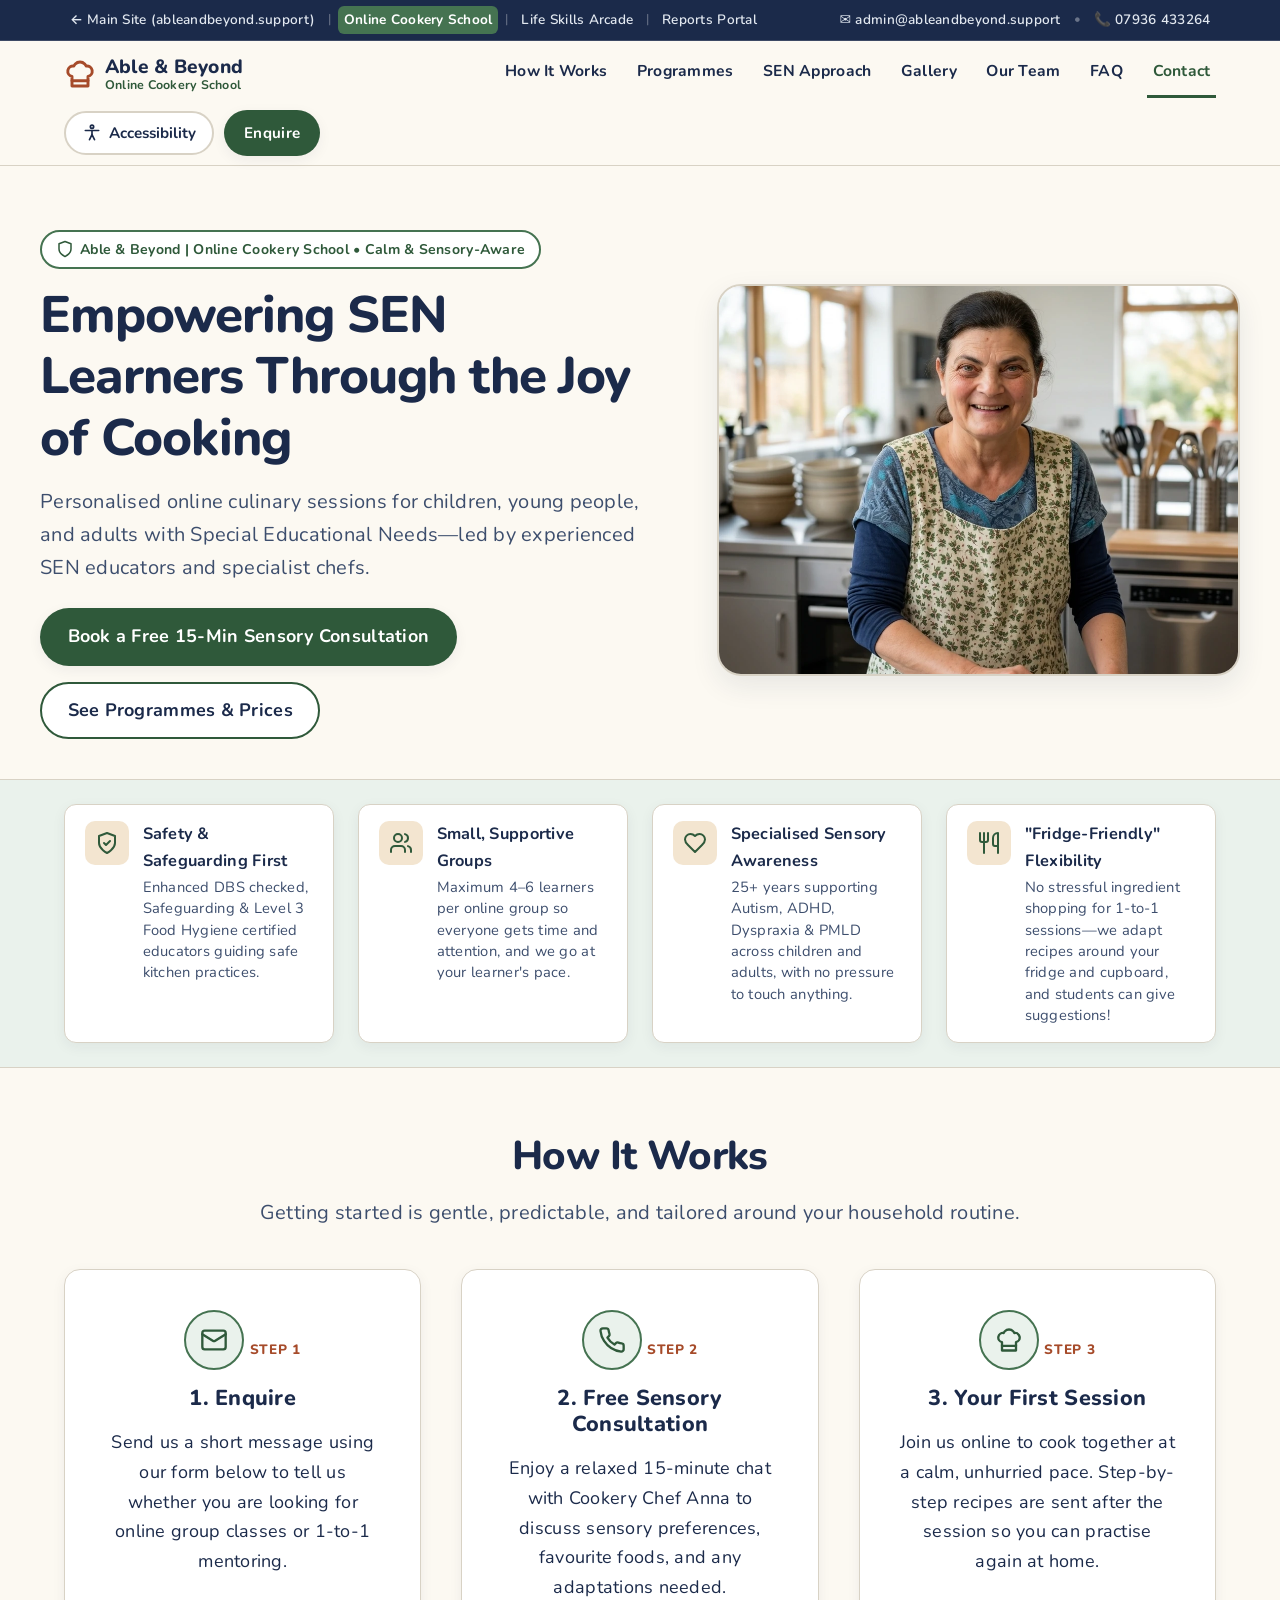
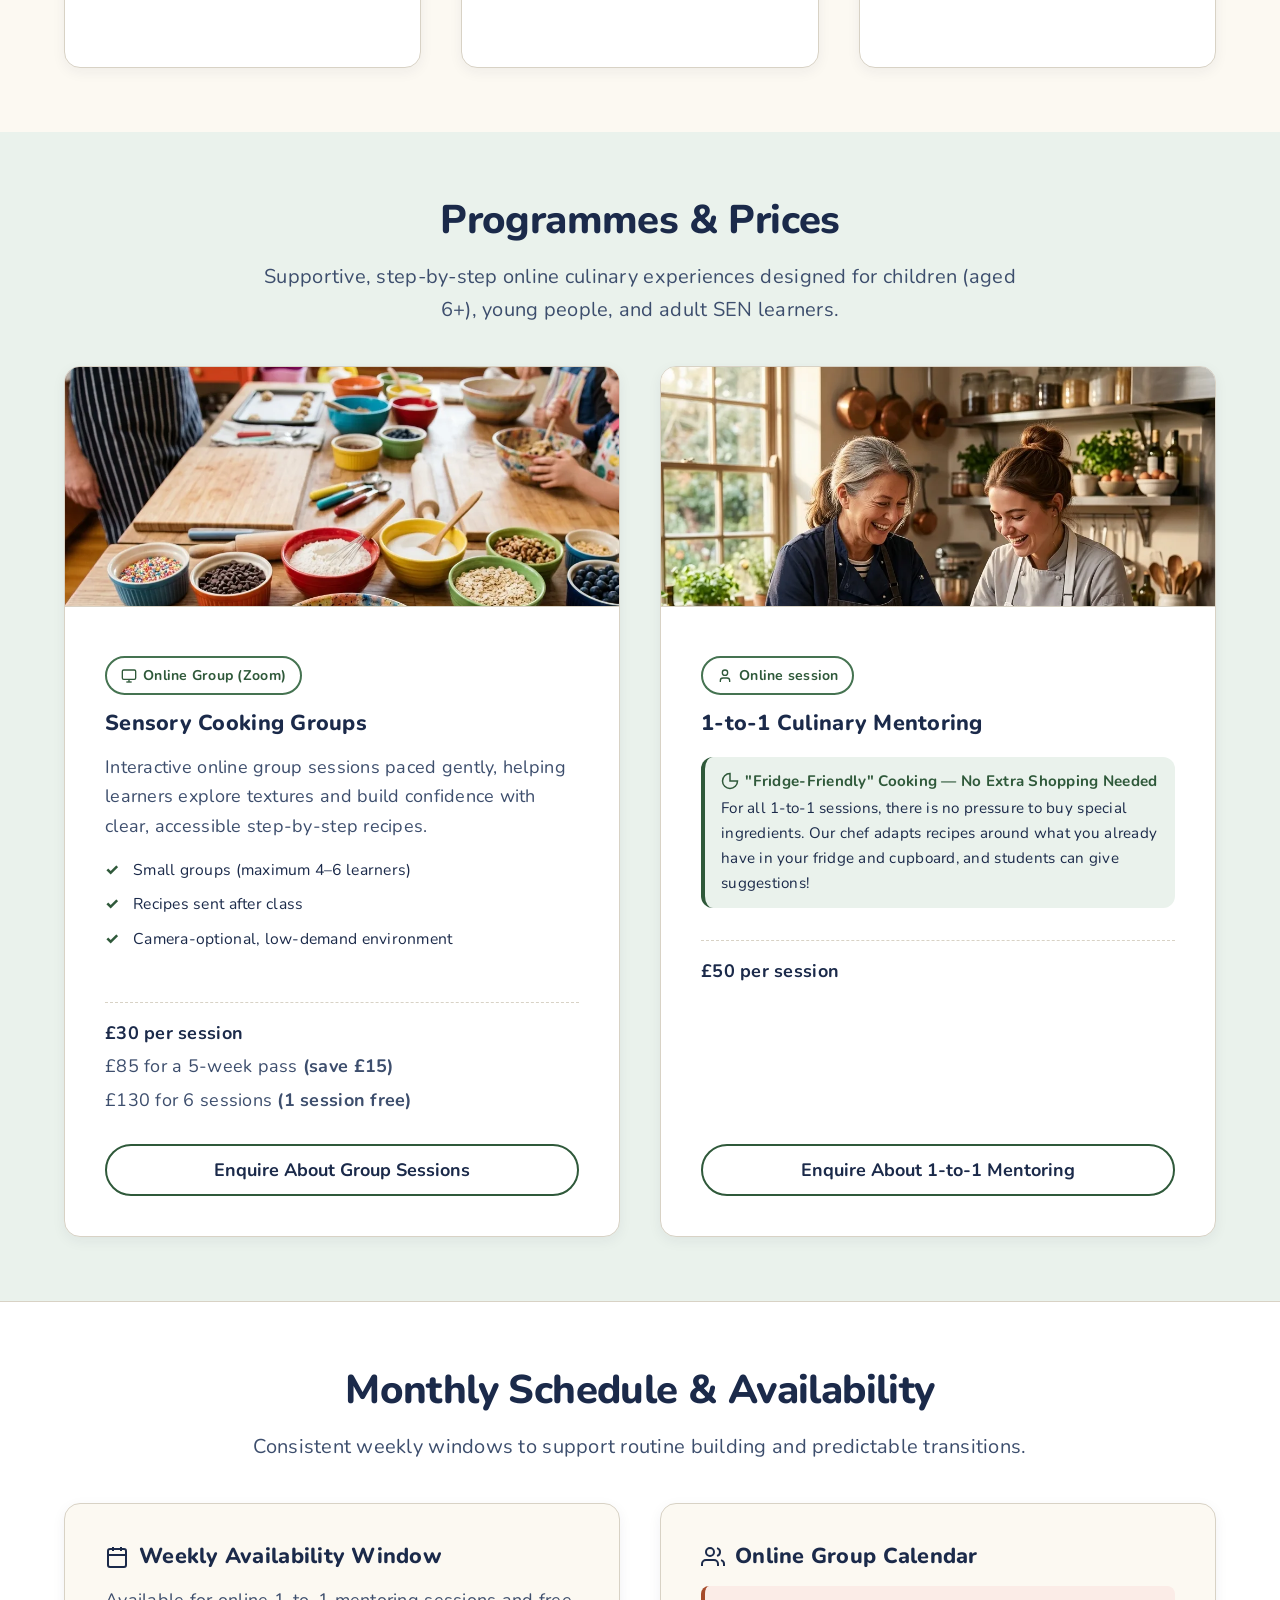
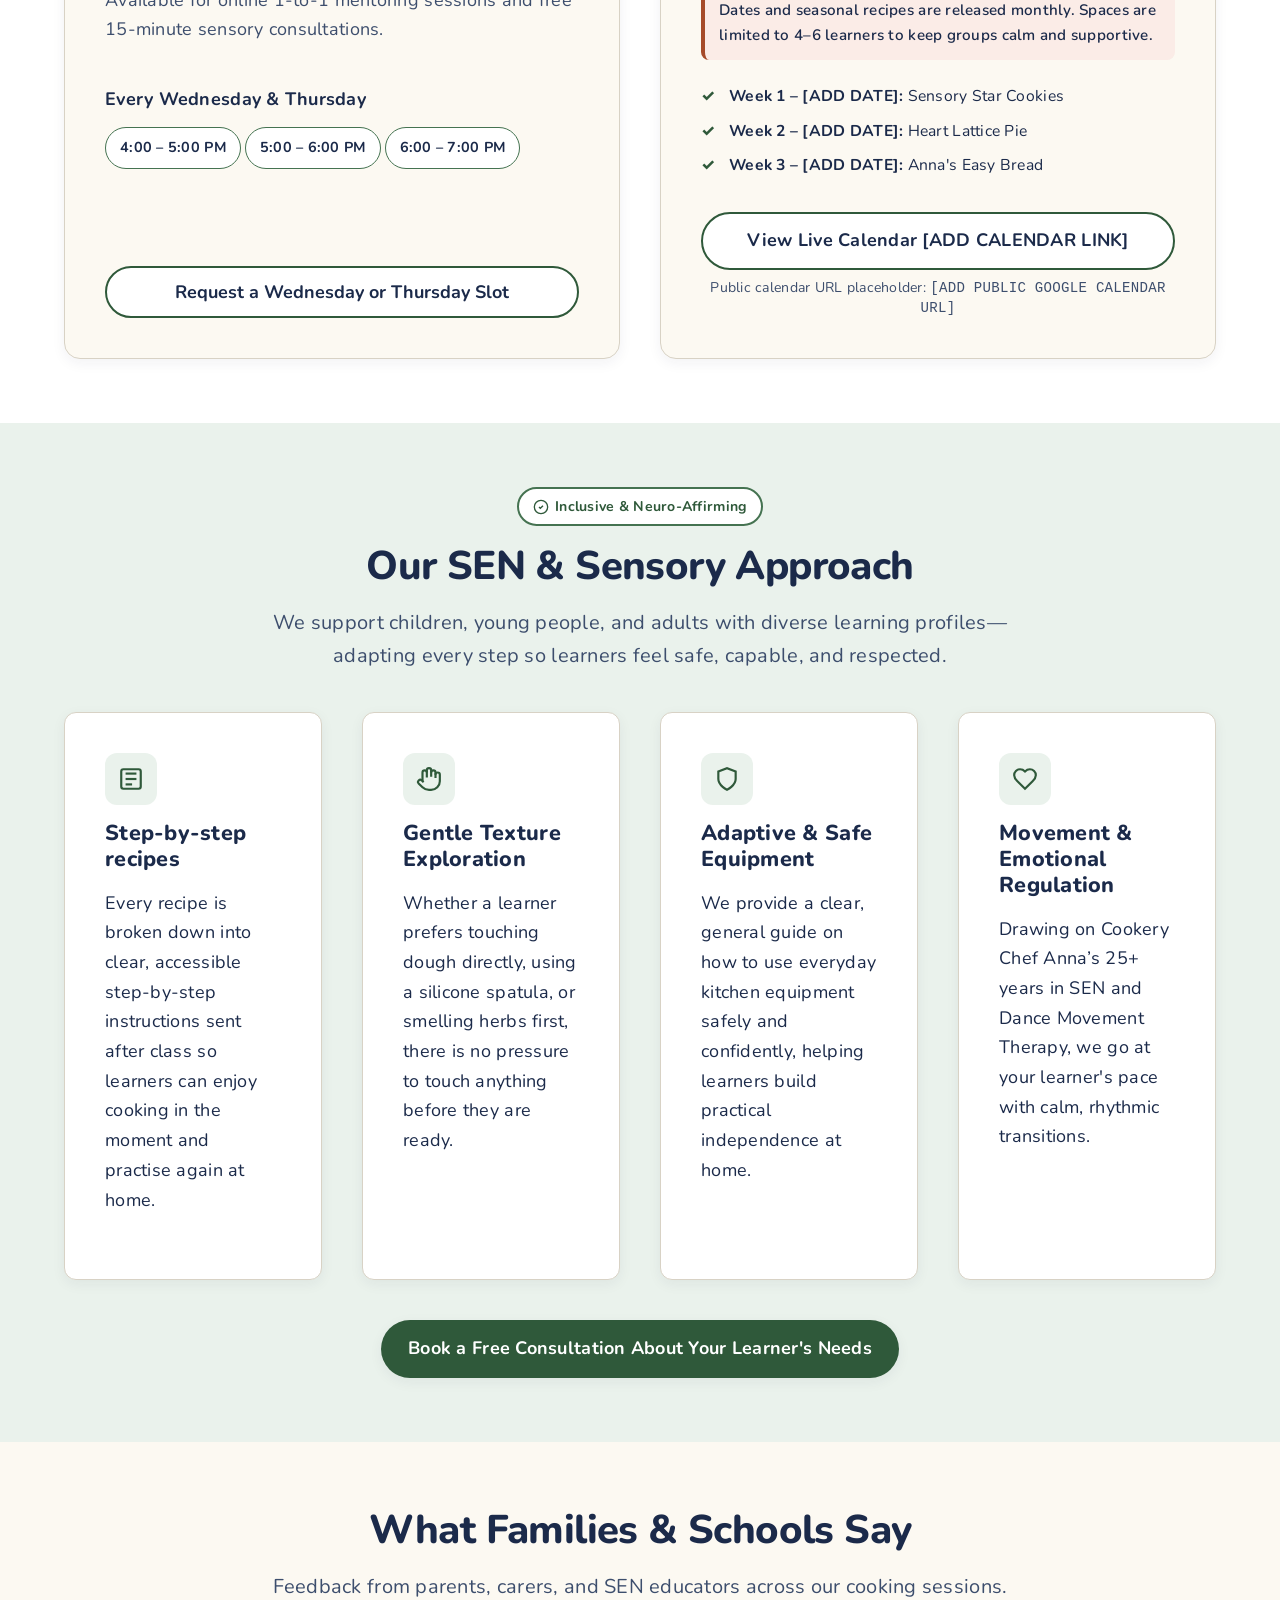
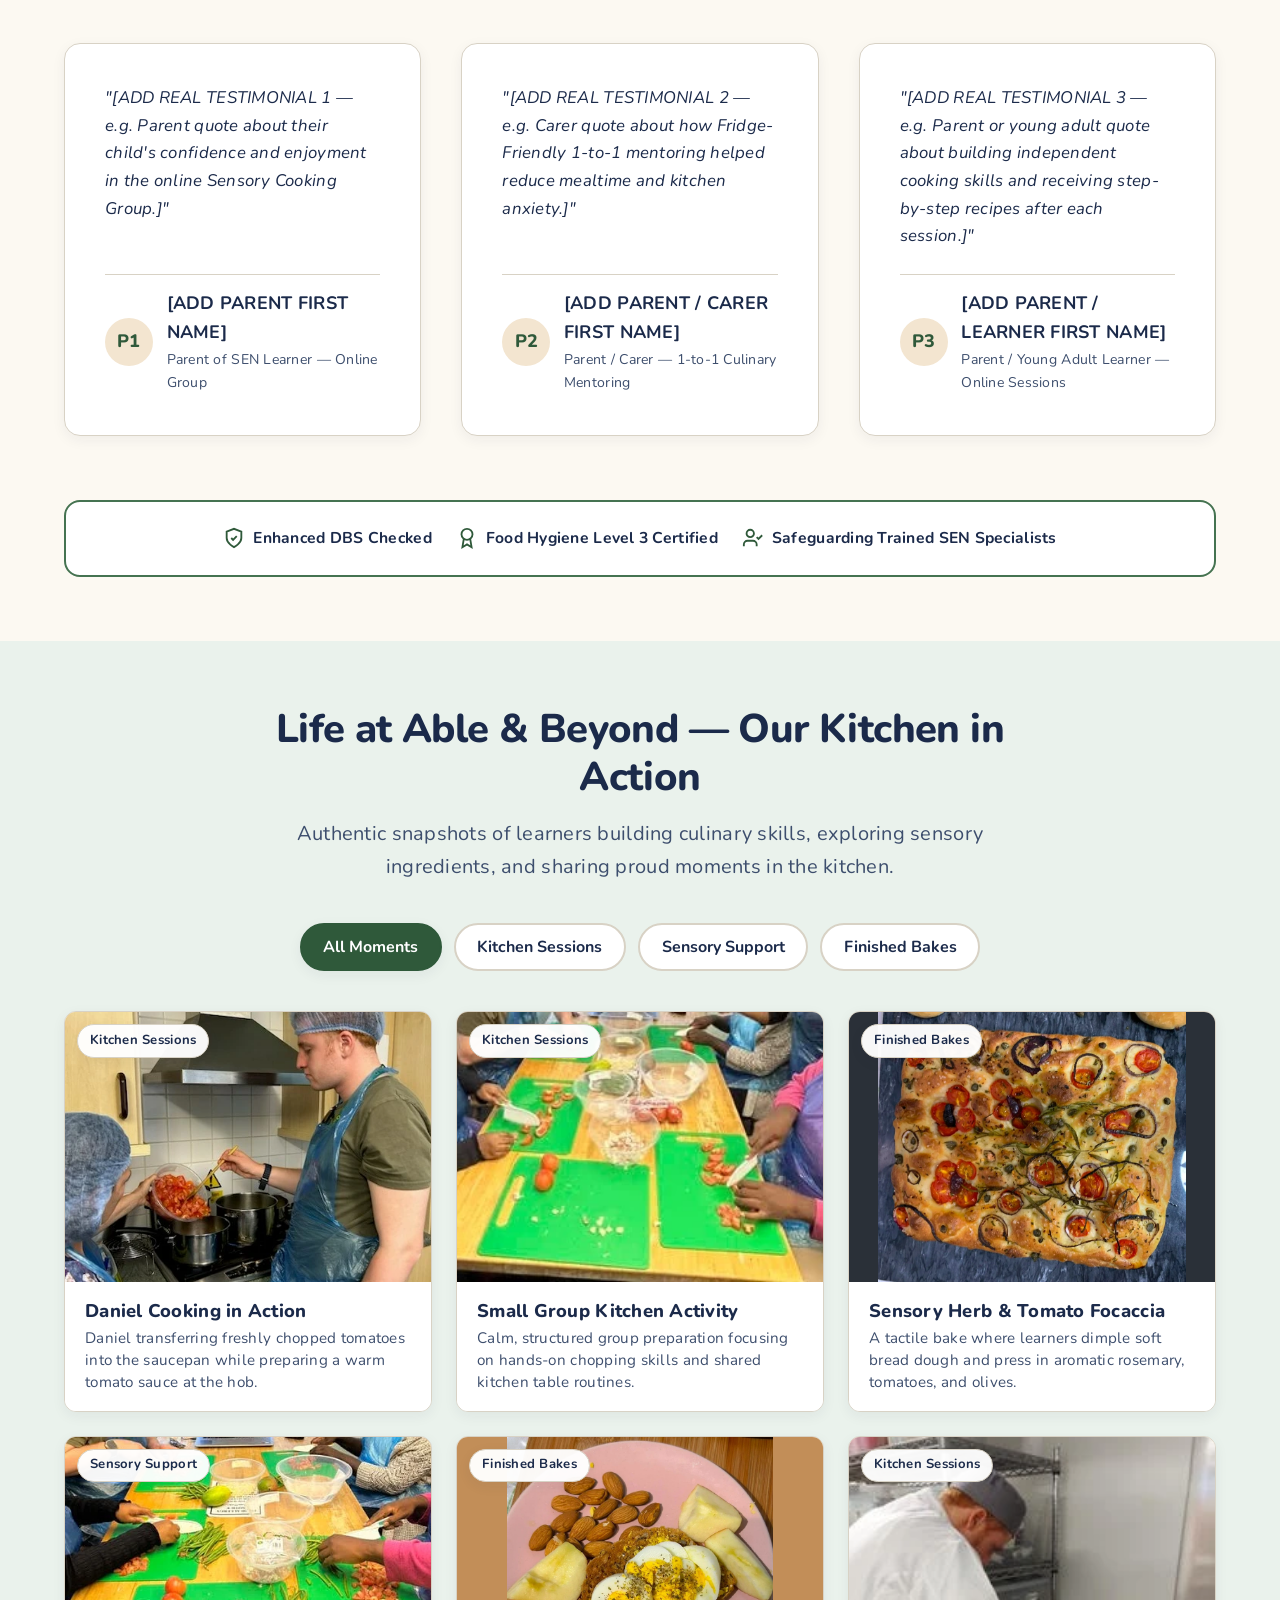
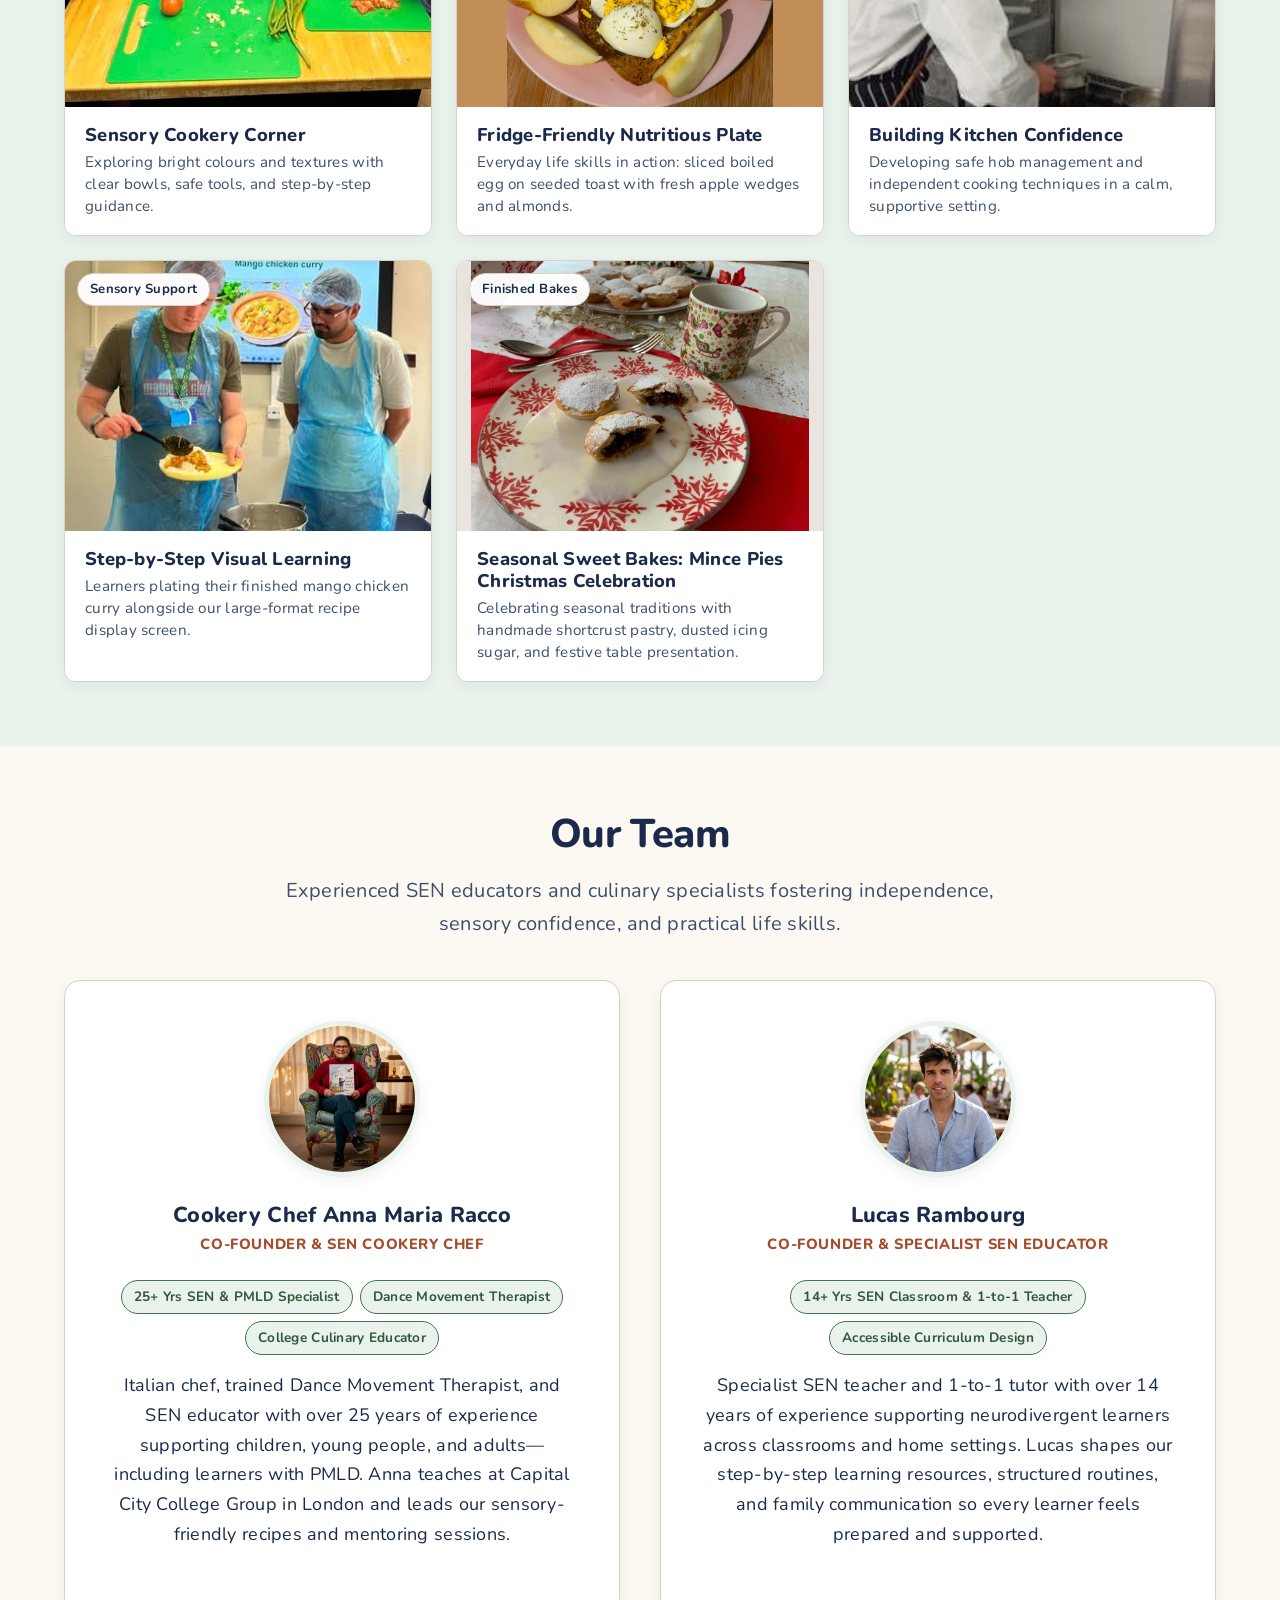
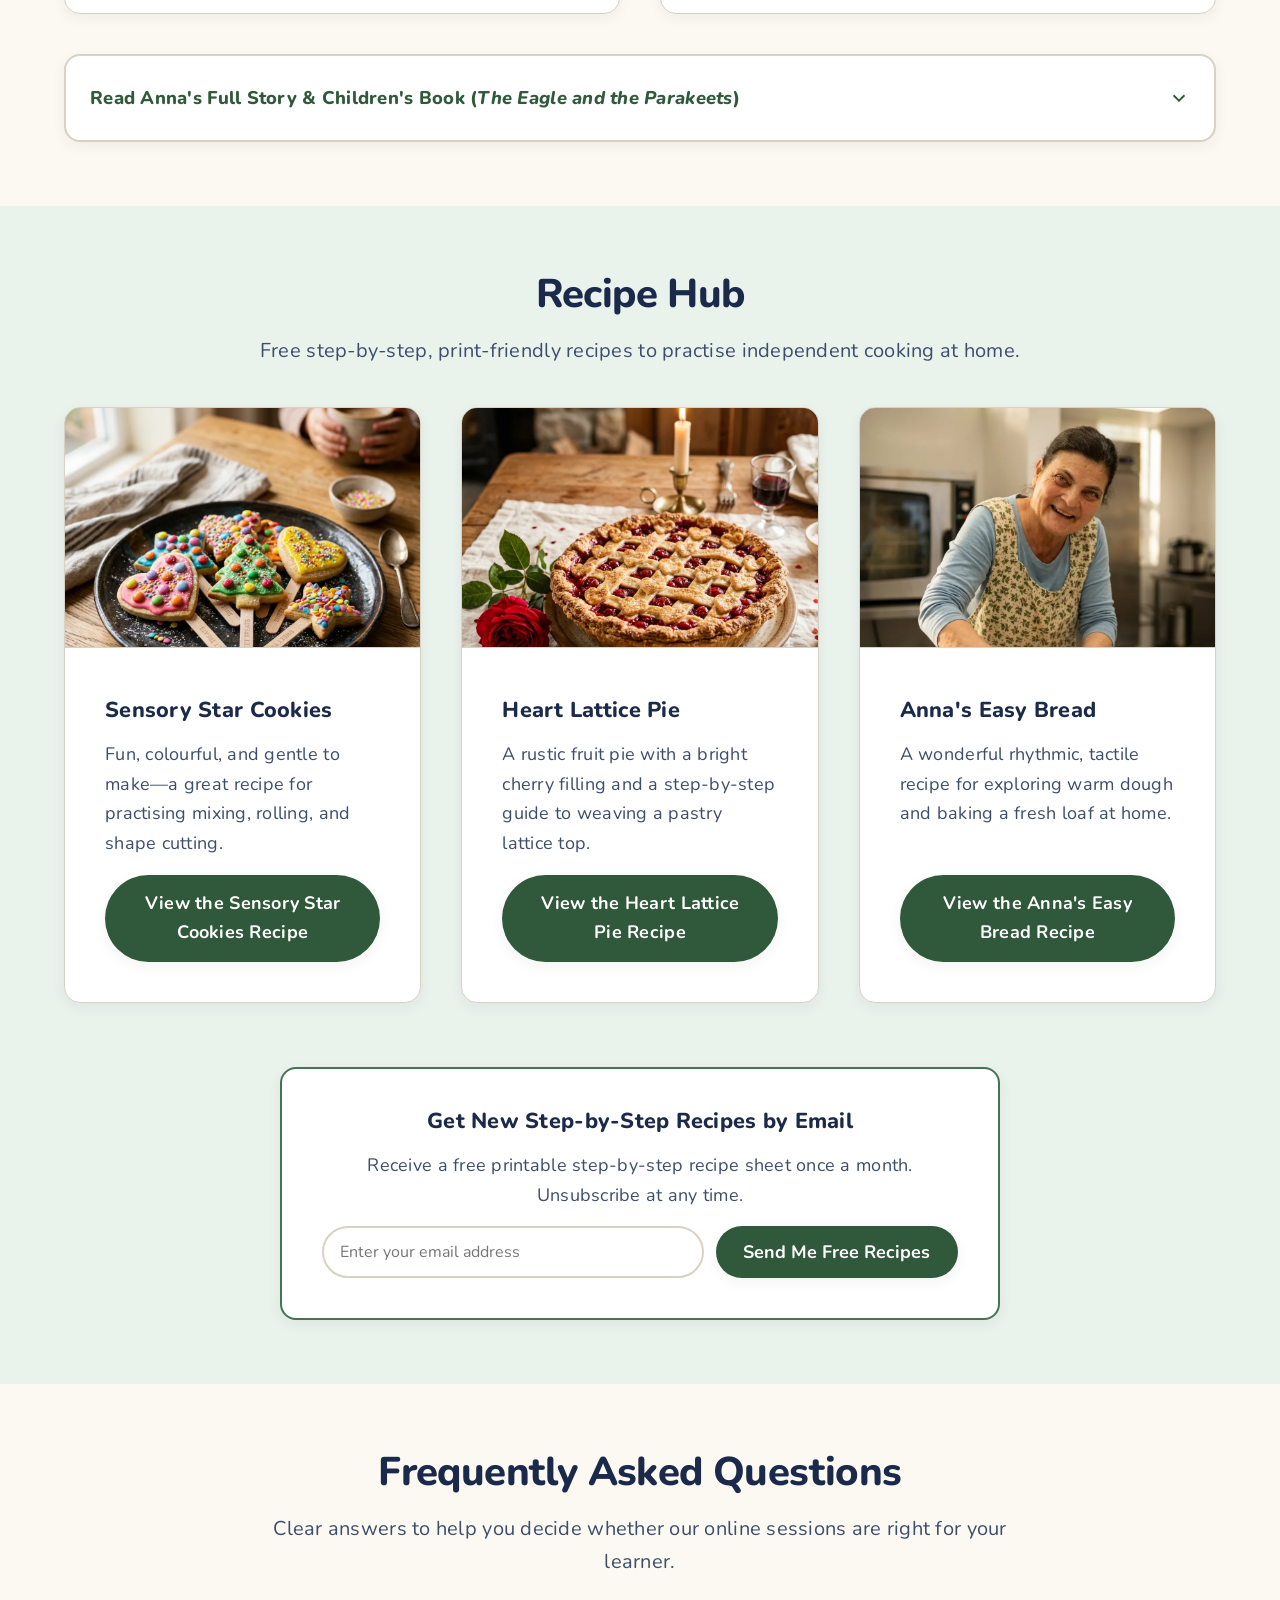
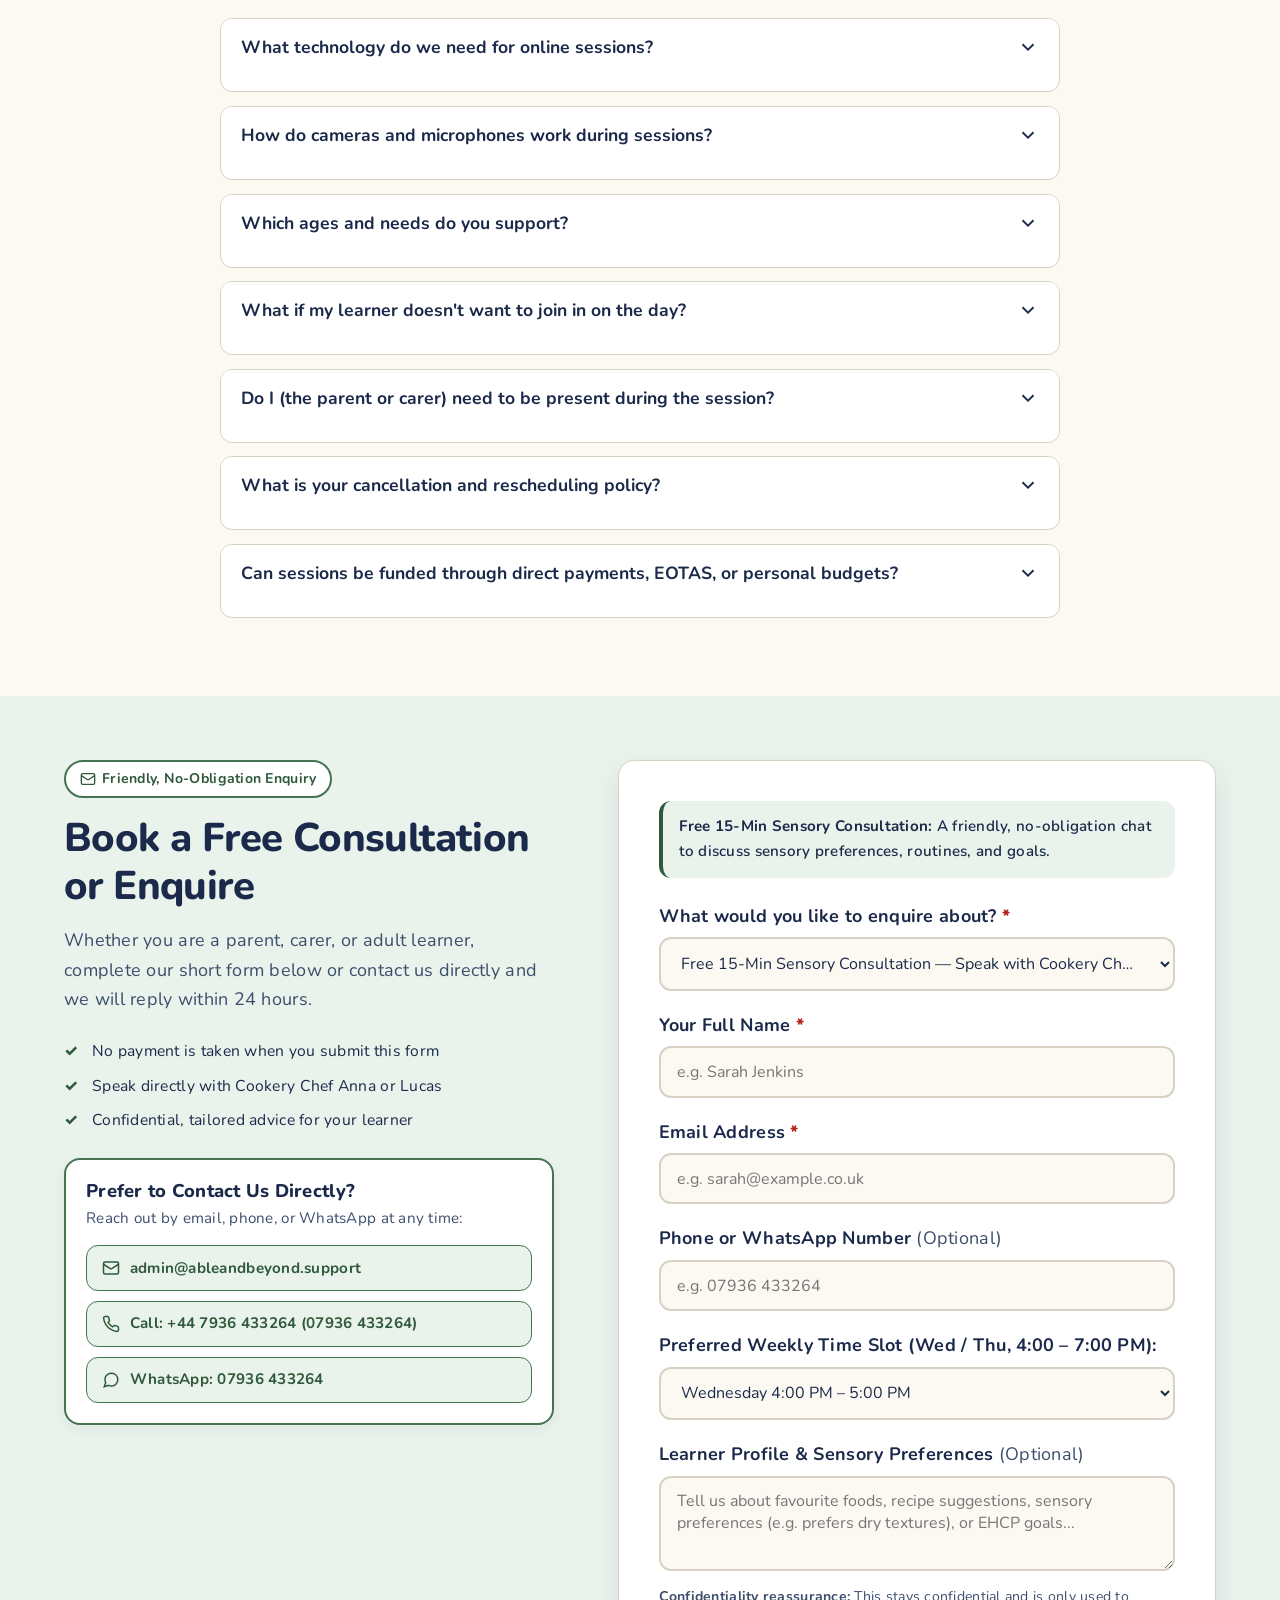
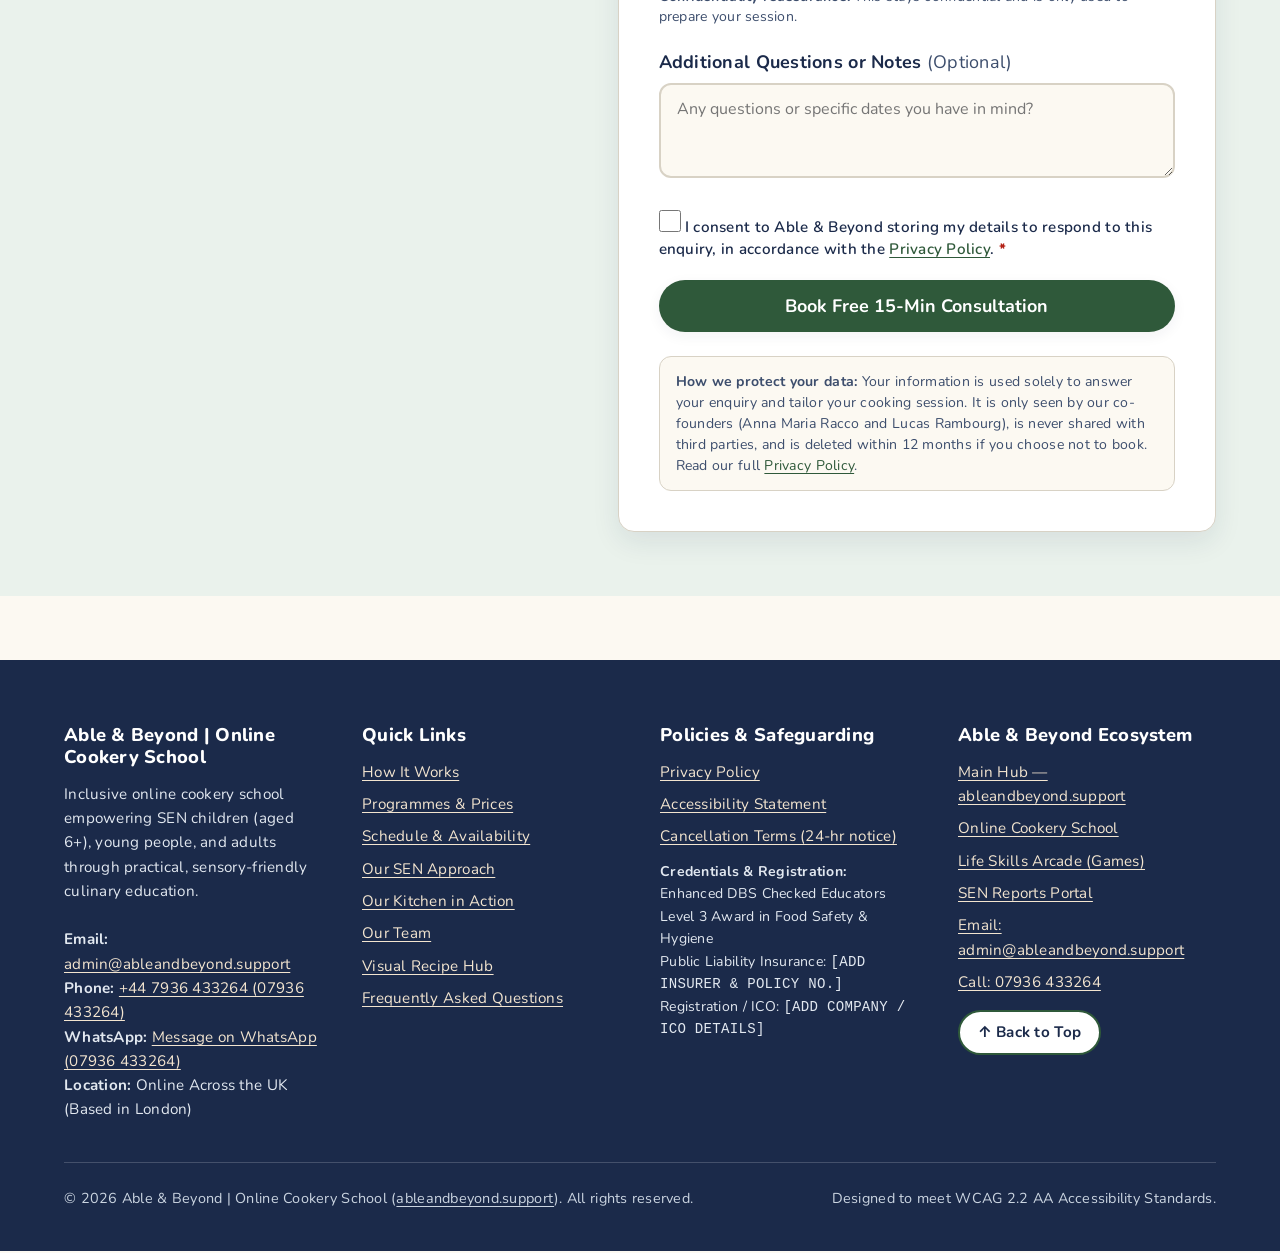
==== commit 1997fdce: "Deploy Able & Beyond | Online Cookery School to cookeryschool.ableandbeyond.support with contact, an" ====
--- a/index.html
+++ b/index.html
@@ -3,21 +3,21 @@
 <head>
   <meta charset="UTF-8">
   <meta name="viewport" content="width=device-width, initial-scale=1.0">
-  <title>Able and Beyond | SEN Cookery School — Inclusive Online Cooking Classes</title>
-  <meta name="description" content="Calm, sensory-friendly online cooking sessions for SEN learners (children aged 6+, young people, and adults) and families across the UK.">
+  <title>Able &amp; Beyond | Online Cookery School — Inclusive SEN Cooking Classes</title>
+  <meta name="description" content="Able &amp; Beyond | Online Cookery School offers calm, sensory-friendly online cooking sessions for SEN learners (children aged 6+, young people, and adults) and families across the UK.">
 
   <!-- Open Graph & Social Meta Tags (Item 5) -->
-  <meta property="og:title" content="Able and Beyond | SEN Cookery School">
+  <meta property="og:title" content="Able &amp; Beyond | Online Cookery School">
   <meta property="og:description" content="Tailored, sensory-aware online cooking classes for SEN learners and families. Book a free 15-minute sensory consultation.">
   <meta property="og:type" content="website">
-  <meta property="og:url" content="https://ableandbeyond.github.io/sen-cookery-school/">
-  <meta property="og:image" content="https://ableandbeyond.github.io/sen-cookery-school/assets/images/hero-cooking.jpg">
+  <meta property="og:url" content="https://cookeryschool.ableandbeyond.support/">
+  <meta property="og:image" content="https://cookeryschool.ableandbeyond.support/assets/images/hero-cooking.jpg">
   <meta name="twitter:card" content="summary_large_image">
-  <meta name="twitter:title" content="Able and Beyond | SEN Cookery School">
+  <meta name="twitter:title" content="Able &amp; Beyond | Online Cookery School">
   <meta name="twitter:description" content="Tailored, sensory-aware online cooking classes for SEN learners and families.">
-  <meta name="twitter:image" content="https://ableandbeyond.github.io/sen-cookery-school/assets/images/hero-cooking.jpg">
-
-  <link rel="canonical" href="https://ableandbeyond.github.io/sen-cookery-school/">
+  <meta name="twitter:image" content="https://cookeryschool.ableandbeyond.support/assets/images/hero-cooking.jpg">
+
+  <link rel="canonical" href="https://cookeryschool.ableandbeyond.support/">
   <link rel="icon" type="image/svg+xml" href="assets/favicon.svg">
 
   <style>
@@ -37,15 +37,38 @@
 
   <a href="#main-content" class="skip-link">Skip to main content</a>
 
+  <!-- Able & Beyond Digital Ecosystem Bar -->
+  <div class="ecosystem-bar" role="navigation" aria-label="Able and Beyond Digital Ecosystem">
+    <div class="container ecosystem-bar-inner">
+      <div class="ecosystem-links">
+        <a href="https://ableandbeyond.support/" class="ecosystem-link">← Main Site (ableandbeyond.support)</a>
+        <span class="ecosystem-divider" aria-hidden="true">|</span>
+        <a href="https://cookeryschool.ableandbeyond.support/" class="ecosystem-link active" aria-current="page">Online Cookery School</a>
+        <span class="ecosystem-divider" aria-hidden="true">|</span>
+        <a href="https://games.ableandbeyond.support/" class="ecosystem-link">Life Skills Arcade</a>
+        <span class="ecosystem-divider" aria-hidden="true">|</span>
+        <a href="https://reports.ableandbeyond.support/" class="ecosystem-link">Reports Portal</a>
+      </div>
+      <div class="ecosystem-contact">
+        <a href="mailto:admin@ableandbeyond.support" class="ecosystem-contact-link">✉ admin@ableandbeyond.support</a>
+        <span class="ecosystem-divider" aria-hidden="true">•</span>
+        <a href="tel:+447936433264" class="ecosystem-contact-link">📞 07936 433264</a>
+      </div>
+    </div>
+  </div>
+
   <!-- Sticky Header with Compact Navigation, Accessibility Panel & Persistent CTA (Items 7, 14, 15) -->
-  <header>
+  <header id="site-header">
     <div class="container nav-container">
-      <a href="#top" class="logo" aria-label="Able and Beyond SEN Cookery School — Home">
-        <svg width="32" height="32" viewBox="0 0 24 24" fill="none" stroke="currentColor" stroke-width="2.2" stroke-linecap="round" stroke-linejoin="round" aria-hidden="true" style="color: var(--color-accent);">
+      <a href="#top" class="logo" aria-label="Able &amp; Beyond | Online Cookery School — Home">
+        <svg width="32" height="32" viewBox="0 0 24 24" fill="none" stroke="currentColor" stroke-width="2.2" stroke-linecap="round" stroke-linejoin="round" aria-hidden="true" style="color: var(--color-accent); flex-shrink: 0;">
           <path d="M6 13.87A4 4 0 0 1 7.41 6a5.11 5.11 0 0 1 1.05-1.54 5 5 0 0 1 7.08 0A5.11 5.11 0 0 1 16.59 6 4 4 0 0 1 18 13.87V21H6Z"/>
           <line x1="6" y1="17" x2="18" y2="17"/>
         </svg>
-        <span>Able and Beyond</span>
+        <span class="logo-text">
+          <span class="logo-brand">Able &amp; Beyond</span>
+          <span class="logo-sub">Online Cookery School</span>
+        </span>
       </a>
 
       <nav aria-label="Primary Navigation">
@@ -56,6 +79,7 @@
           <li><a href="#gallery">Gallery</a></li>
           <li><a href="#team">Our Team</a></li>
           <li><a href="#faq">FAQ</a></li>
+          <li><a href="#contact">Contact</a></li>
         </ul>
       </nav>
 
@@ -123,7 +147,7 @@
       <div class="hero-content">
         <div class="format-badge">
           <svg width="18" height="18" viewBox="0 0 24 24" fill="none" stroke="currentColor" stroke-width="2" stroke-linecap="round" stroke-linejoin="round" aria-hidden="true"><path d="M12 22s8-4 8-10V5l-8-3-8 3v7c0 6 8 10 8 10z"/></svg>
-          <span>Calm, Structured &amp; Sensory-Aware</span>
+          <span>Able &amp; Beyond | Online Cookery School • Calm &amp; Sensory-Aware</span>
         </div>
         <h1 id="hero-heading">Empowering SEN Learners Through the Joy of Cooking</h1>
         <p class="subtitle">Personalised online culinary sessions for children, young people, and adults with Special Educational Needs—led by experienced SEN educators and specialist chefs.</p>
@@ -455,7 +479,7 @@
     <section id="gallery" class="bg-alt" aria-labelledby="gallery-heading">
       <div class="container reveal">
         <div class="section-header">
-          <h2 id="gallery-heading">Life at Able and Beyond — Our Kitchen in Action</h2>
+          <h2 id="gallery-heading">Life at Able &amp; Beyond — Our Kitchen in Action</h2>
           <p>Authentic snapshots of learners building culinary skills, exploring sensory ingredients, and sharing proud moments in the kitchen.</p>
         </div>
 
@@ -878,12 +902,31 @@
               <span>Friendly, No-Obligation Enquiry</span>
             </div>
             <h2 id="contact-heading">Book a Free Consultation or Enquire</h2>
-            <p style="font-size: 1.125rem; color: var(--color-text-muted);">Whether you are a parent, carer, or adult learner, complete our short form below and we will reply within 24 hours.</p>
+            <p style="font-size: 1.125rem; color: var(--color-text-muted);">Whether you are a parent, carer, or adult learner, complete our short form below or contact us directly and we will reply within 24 hours.</p>
             <ul class="feature-list" style="margin-top: var(--space-md);">
               <li>No payment is taken when you submit this form</li>
               <li>Speak directly with Cookery Chef Anna or Lucas</li>
               <li>Confidential, tailored advice for your learner</li>
             </ul>
+
+            <div class="direct-contact-card" aria-label="Direct Contact Details">
+              <h3>Prefer to Contact Us Directly?</h3>
+              <p>Reach out by email, phone, or WhatsApp at any time:</p>
+              <div class="direct-contact-links">
+                <a href="mailto:admin@ableandbeyond.support" class="direct-contact-btn">
+                  <svg width="18" height="18" viewBox="0 0 24 24" fill="none" stroke="currentColor" stroke-width="2" aria-hidden="true"><rect width="20" height="16" x="2" y="4" rx="2"/><path d="m22 7-8.97 5.7a1.94 1.94 0 0 1-2.06 0L2 7"/></svg>
+                  <span>admin@ableandbeyond.support</span>
+                </a>
+                <a href="tel:+447936433264" class="direct-contact-btn">
+                  <svg width="18" height="18" viewBox="0 0 24 24" fill="none" stroke="currentColor" stroke-width="2" aria-hidden="true"><path d="M22 16.92v3a2 2 0 0 1-2.18 2 19.79 19.79 0 0 1-8.63-3.07 19.5 19.5 0 0 1-6-6 19.79 19.79 0 0 1-3.07-8.67A2 2 0 0 1 4.11 2h3a2 2 0 0 1 2 1.72 12.84 12.84 0 0 0 .7 2.81 2 2 0 0 1-.45 2.11L8.09 9.91a16 16 0 0 0 6 6l1.27-1.27a2 2 0 0 1 2.11-.45 12.84 12.84 0 0 0 2.81.7A2 2 0 0 1 22 16.92z"/></svg>
+                  <span>Call: +44 7936 433264 (07936 433264)</span>
+                </a>
+                <a href="https://wa.me/447936433264" target="_blank" rel="noopener" class="direct-contact-btn">
+                  <svg width="18" height="18" viewBox="0 0 24 24" fill="none" stroke="currentColor" stroke-width="2" aria-hidden="true"><path d="M21 11.5a8.38 8.38 0 0 1-.9 3.8 8.5 8.5 0 0 1-7.6 4.7 8.38 8.38 0 0 1-3.8-.9L3 21l1.9-5.7a8.38 8.38 0 0 1-.9-3.8 8.5 8.5 0 0 1 4.7-7.6 8.38 8.38 0 0 1 3.8-.9h.5a8.48 8.48 0 0 1 8 8v.5z"/></svg>
+                  <span>WhatsApp: 07936 433264</span>
+                </a>
+              </div>
+            </div>
           </div>
 
           <form id="booking-form" class="contact-form" aria-label="Consultation and Booking Enquiry Form" novalidate>
@@ -915,7 +958,7 @@
 
             <div class="form-group">
               <label for="phone">Phone or WhatsApp Number <span style="font-weight: normal; color: var(--color-text-muted);">(Optional)</span></label>
-              <input type="tel" id="phone" name="phone" autocomplete="tel" placeholder="e.g. 07700 900000">
+              <input type="tel" id="phone" name="phone" autocomplete="tel" placeholder="e.g. 07936 433264">
             </div>
 
             <!-- Dynamic Weekly Slot Selector (Shown ONLY for 1-to-1 and Consultation) -->
@@ -947,7 +990,7 @@
             <div class="form-group">
               <label for="privacy-consent" class="consent-checkbox-label">
                 <input type="checkbox" id="privacy-consent" name="privacy-consent" required aria-describedby="error-consent">
-                <span>I consent to Able and Beyond storing my details to respond to this enquiry, in accordance with the <a href="privacy-policy.html">Privacy Policy</a>. <span class="required-star" aria-hidden="true">*</span></span>
+                <span>I consent to Able &amp; Beyond storing my details to respond to this enquiry, in accordance with the <a href="privacy-policy.html">Privacy Policy</a>. <span class="required-star" aria-hidden="true">*</span></span>
               </label>
               <span id="error-consent" class="field-error" role="alert">Please tick the consent box so we can reply to your enquiry.</span>
             </div>
@@ -975,11 +1018,12 @@
     <div class="container">
       <div class="footer-grid">
         <div class="footer-col">
-          <h3>Able and Beyond</h3>
+          <h3>Able &amp; Beyond | Online Cookery School</h3>
           <p>Inclusive online cookery school empowering SEN children (aged 6+), young people, and adults through practical, sensory-friendly culinary education.</p>
           <p style="margin-bottom: 0;">
-            <strong>Email:</strong> <code>[ADD OFFICIAL CONTACT EMAIL]</code><br>
-            <strong>Phone / WhatsApp:</strong> <code>[ADD OFFICIAL PHONE NUMBER]</code><br>
+            <strong>Email:</strong> <a href="mailto:admin@ableandbeyond.support">admin@ableandbeyond.support</a><br>
+            <strong>Phone:</strong> <a href="tel:+447936433264">+44 7936 433264 (07936 433264)</a><br>
+            <strong>WhatsApp:</strong> <a href="https://wa.me/447936433264" target="_blank" rel="noopener">Message on WhatsApp (07936 433264)</a><br>
             <strong>Location:</strong> Online Across the UK (Based in London)
           </p>
         </div>
@@ -992,6 +1036,7 @@
             <li><a href="#availability">Schedule &amp; Availability</a></li>
             <li><a href="#sen-approach">Our SEN Approach</a></li>
             <li><a href="#gallery">Our Kitchen in Action</a></li>
+            <li><a href="#team">Our Team</a></li>
             <li><a href="#recipes">Visual Recipe Hub</a></li>
             <li><a href="#faq">Frequently Asked Questions</a></li>
           </ul>
@@ -1014,12 +1059,14 @@
         </div>
 
         <div class="footer-col">
-          <h3>Connect With Us</h3>
+          <h3>Able &amp; Beyond Ecosystem</h3>
           <ul class="footer-links">
-            <li><a href="#contact" data-social="[ADD INSTAGRAM URL]">Instagram <code>[ADD LINK]</code></a></li>
-            <li><a href="#contact" data-social="[ADD FACEBOOK URL]">Facebook <code>[ADD LINK]</code></a></li>
-            <li><a href="#contact" data-social="[ADD LINKEDIN URL]">LinkedIn <code>[ADD LINK]</code></a></li>
-            <li><a href="#contact" data-social="[ADD YOUTUBE URL]">YouTube Visual Recipes <code>[ADD LINK]</code></a></li>
+            <li><a href="https://ableandbeyond.support/">Main Hub — ableandbeyond.support</a></li>
+            <li><a href="https://cookeryschool.ableandbeyond.support/">Online Cookery School</a></li>
+            <li><a href="https://games.ableandbeyond.support/">Life Skills Arcade (Games)</a></li>
+            <li><a href="https://reports.ableandbeyond.support/">SEN Reports Portal</a></li>
+            <li><a href="mailto:admin@ableandbeyond.support">Email: admin@ableandbeyond.support</a></li>
+            <li><a href="tel:+447936433264">Call: 07936 433264</a></li>
           </ul>
           <div style="margin-top: 1rem;">
             <a href="#top" class="btn btn-secondary" style="min-height: 44px; padding: 0.5rem 1.1rem; font-size: 0.95rem;">↑ Back to Top</a>
@@ -1028,7 +1075,7 @@
       </div>
 
       <div class="footer-bottom">
-        <span>&copy; 2026 Able and Beyond SEN Cookery School. All rights reserved.</span>
+        <span>&copy; 2026 Able &amp; Beyond | Online Cookery School (<a href="https://ableandbeyond.support/" style="color: inherit;">ableandbeyond.support</a>). All rights reserved.</span>
         <span>Designed to meet WCAG 2.2 AA Accessibility Standards.</span>
       </div>
     </div>
--- a/css/styles.css
+++ b/css/styles.css
@@ -138,6 +138,54 @@
   color: var(--color-accent);
 }
 
+/* Able & Beyond Digital Ecosystem Bar */
+.ecosystem-bar {
+  background-color: var(--color-text-main);
+  color: #F8FAFC;
+  font-size: 0.85rem;
+  border-bottom: 1px solid rgba(255, 255, 255, 0.15);
+}
+.ecosystem-bar-inner {
+  display: flex;
+  justify-content: space-between;
+  align-items: center;
+  flex-wrap: wrap;
+  gap: 0.5rem 1rem;
+  padding-top: 0.4rem;
+  padding-bottom: 0.4rem;
+}
+.ecosystem-links,
+.ecosystem-contact {
+  display: flex;
+  align-items: center;
+  flex-wrap: wrap;
+  gap: 0.45rem;
+}
+.ecosystem-link,
+.ecosystem-contact-link {
+  color: #E2E8F0;
+  text-decoration: none;
+  font-weight: 600;
+  padding: 0.15rem 0.35rem;
+  border-radius: 6px;
+  transition: var(--transition-smooth);
+}
+.ecosystem-link:hover,
+.ecosystem-contact-link:hover {
+  color: #FFFFFF;
+  background-color: rgba(255, 255, 255, 0.12);
+  text-decoration: underline;
+}
+.ecosystem-link.active {
+  color: #FFFFFF;
+  background-color: var(--color-primary);
+  font-weight: 700;
+}
+.ecosystem-divider {
+  color: rgba(255, 255, 255, 0.35);
+  font-size: 0.8rem;
+}
+
 /* Sticky Header & Compact Navigation */
 header {
   background-color: rgba(252, 249, 242, 0.96);
@@ -162,16 +210,32 @@
   flex-wrap: wrap;
 }
 .logo {
-  font-size: 1.35rem;
+  font-size: 1.25rem;
   font-weight: 800;
   color: var(--color-text-main);
   display: inline-flex;
   align-items: center;
-  gap: 0.5rem;
+  gap: 0.55rem;
   min-height: 48px;
   text-decoration: none;
 }
 .logo:hover { color: var(--color-primary-dark); }
+.logo-text {
+  display: flex;
+  flex-direction: column;
+  line-height: 1.15;
+}
+.logo-brand {
+  font-size: 1.2rem;
+  font-weight: 800;
+  color: var(--color-text-main);
+}
+.logo-sub {
+  font-size: 0.78rem;
+  font-weight: 700;
+  color: var(--color-primary-dark);
+  letter-spacing: 0.02em;
+}
 
 .nav-links {
   display: flex;
@@ -380,7 +444,7 @@
 }
 .reassurance-grid {
   display: grid;
-  grid-template-columns: repeat(auto-fit, minmax(240px, 1fr));
+  grid-template-columns: repeat(auto-fit, minmax(min(100%, 240px), 1fr));
   gap: var(--space-md);
 }
 .reassurance-item {
@@ -434,7 +498,7 @@
 
 .grid {
   display: grid;
-  grid-template-columns: repeat(auto-fit, minmax(310px, 1fr));
+  grid-template-columns: repeat(auto-fit, minmax(min(100%, 300px), 1fr));
   gap: var(--space-lg);
 }
 .card {
@@ -456,7 +520,7 @@
 /* How It Works (3 Steps) */
 .steps-grid {
   display: grid;
-  grid-template-columns: repeat(auto-fit, minmax(260px, 1fr));
+  grid-template-columns: repeat(auto-fit, minmax(min(100%, 260px), 1fr));
   gap: var(--space-lg);
 }
 .step-item {
@@ -614,7 +678,7 @@
 /* SEN & Sensory Approach Section */
 .approach-grid {
   display: grid;
-  grid-template-columns: repeat(auto-fit, minmax(255px, 1fr));
+  grid-template-columns: repeat(auto-fit, minmax(min(100%, 255px), 1fr));
   gap: var(--space-lg);
 }
 .approach-card {
@@ -645,7 +709,7 @@
 /* Testimonials & Trust Bar (Item 9) */
 .testimonials-grid {
   display: grid;
-  grid-template-columns: repeat(auto-fit, minmax(290px, 1fr));
+  grid-template-columns: repeat(auto-fit, minmax(min(100%, 280px), 1fr));
   gap: var(--space-lg);
 }
 .testimonial-card {
@@ -741,7 +805,7 @@
 
 .kitchen-gallery-grid {
   display: grid;
-  grid-template-columns: repeat(auto-fill, minmax(310px, 1fr));
+  grid-template-columns: repeat(auto-fill, minmax(min(100%, 300px), 1fr));
   gap: var(--space-md);
 }
 .kitchen-gallery-card {
@@ -854,7 +918,7 @@
 /* Merged Our Team Section & Collapsible Story (Item 12) */
 .team-grid {
   display: grid;
-  grid-template-columns: repeat(auto-fit, minmax(300px, 1fr));
+  grid-template-columns: repeat(auto-fit, minmax(min(100%, 280px), 1fr));
   gap: var(--space-lg);
 }
 .founder-card {
@@ -1275,9 +1339,62 @@
   }
 }
 
+/* Direct Contact Card in Enquiry Section */
+.direct-contact-card {
+  margin-top: var(--space-md);
+  background: var(--color-surface);
+  border: 2px solid var(--color-primary);
+  border-radius: var(--radius-md);
+  padding: 1.25rem;
+  box-shadow: var(--shadow-sm);
+}
+.direct-contact-card h3 {
+  font-size: 1.15rem;
+  margin-bottom: 0.25rem;
+  color: var(--color-text-main);
+}
+.direct-contact-card p {
+  font-size: 0.95rem;
+  color: var(--color-text-muted);
+  margin-bottom: 0.85rem;
+}
+.direct-contact-links {
+  display: flex;
+  flex-direction: column;
+  gap: 0.6rem;
+}
+.direct-contact-btn {
+  display: inline-flex;
+  align-items: center;
+  gap: 0.6rem;
+  min-height: 44px;
+  padding: 0.6rem 0.95rem;
+  background: var(--color-primary-light);
+  color: var(--color-primary-dark);
+  border: 1px solid var(--color-primary);
+  border-radius: var(--radius-sm);
+  font-weight: 700;
+  font-size: 0.95rem;
+  text-decoration: none;
+  transition: var(--transition-smooth);
+  word-break: break-word;
+}
+.direct-contact-btn:hover,
+.direct-contact-btn:focus-visible {
+  background: var(--color-primary-dark);
+  color: #FFFFFF;
+}
+.direct-contact-btn svg {
+  flex-shrink: 0;
+}
+
 /* Responsive */
 @media (max-width: 900px) {
+  :root {
+    --header-offset: 148px;
+  }
   .hero { grid-template-columns: 1fr; text-align: center; padding: var(--space-lg) 0; }
+  .hero .format-badge { align-self: center; margin-left: auto; margin-right: auto; }
   .hero-ctas { justify-content: center; }
   .schedule-grid { grid-template-columns: 1fr; }
   .anna-story-content { grid-template-columns: 1fr; }
@@ -1287,8 +1404,37 @@
     order: 3;
     width: 100%;
     justify-content: center;
-    gap: 0.65rem;
+    gap: 0.5rem 0.75rem;
     padding-top: 0.35rem;
     border-top: 1px solid var(--color-border);
   }
-}
+  .nav-links a {
+    min-height: 40px;
+    font-size: 0.92rem;
+  }
+  .ecosystem-bar-inner {
+    justify-content: center;
+    text-align: center;
+  }
+}
+
+@media (max-width: 600px) {
+  :root {
+    --header-offset: 165px;
+  }
+  section {
+    padding: var(--space-lg) 0;
+  }
+  .card,
+  .schedule-card,
+  .contact-form,
+  .newsletter-box {
+    padding: var(--space-md);
+  }
+  .program-content {
+    padding: var(--space-md);
+  }
+  .ecosystem-contact {
+    display: none;
+  }
+}
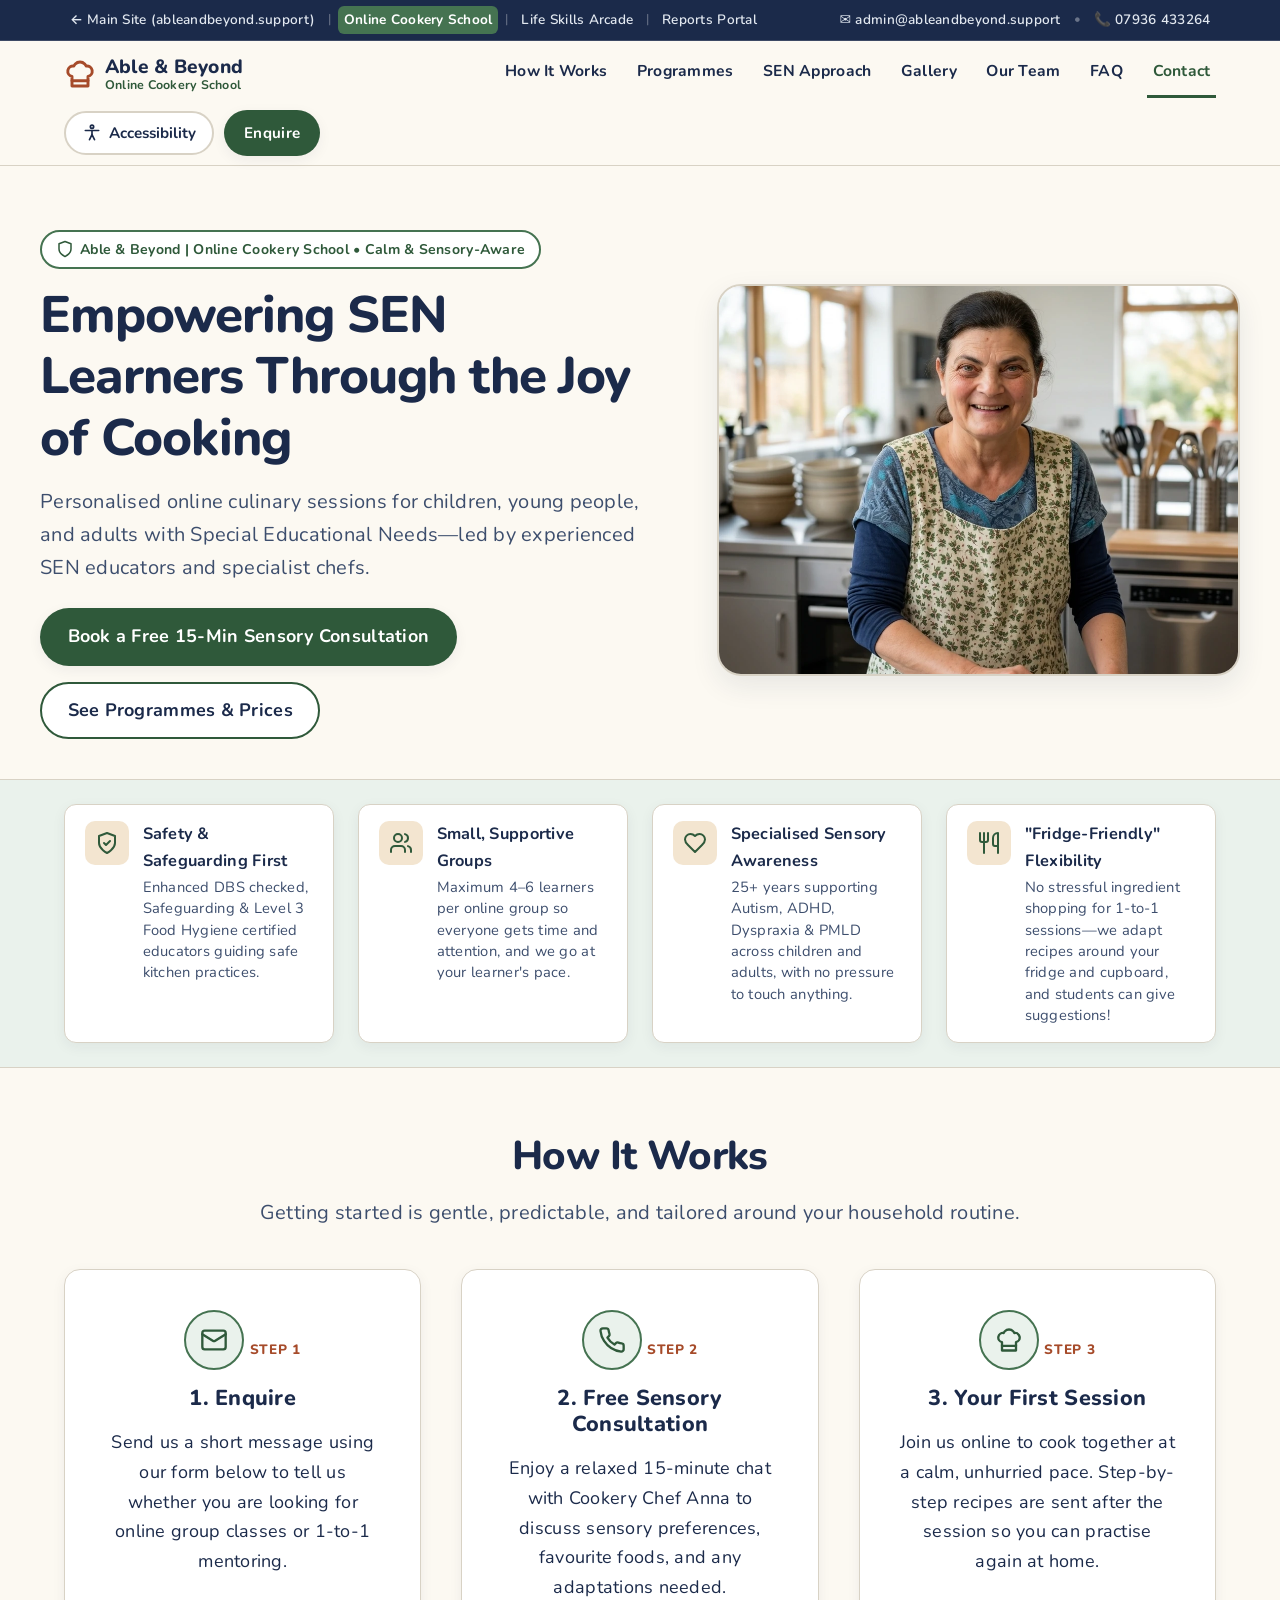
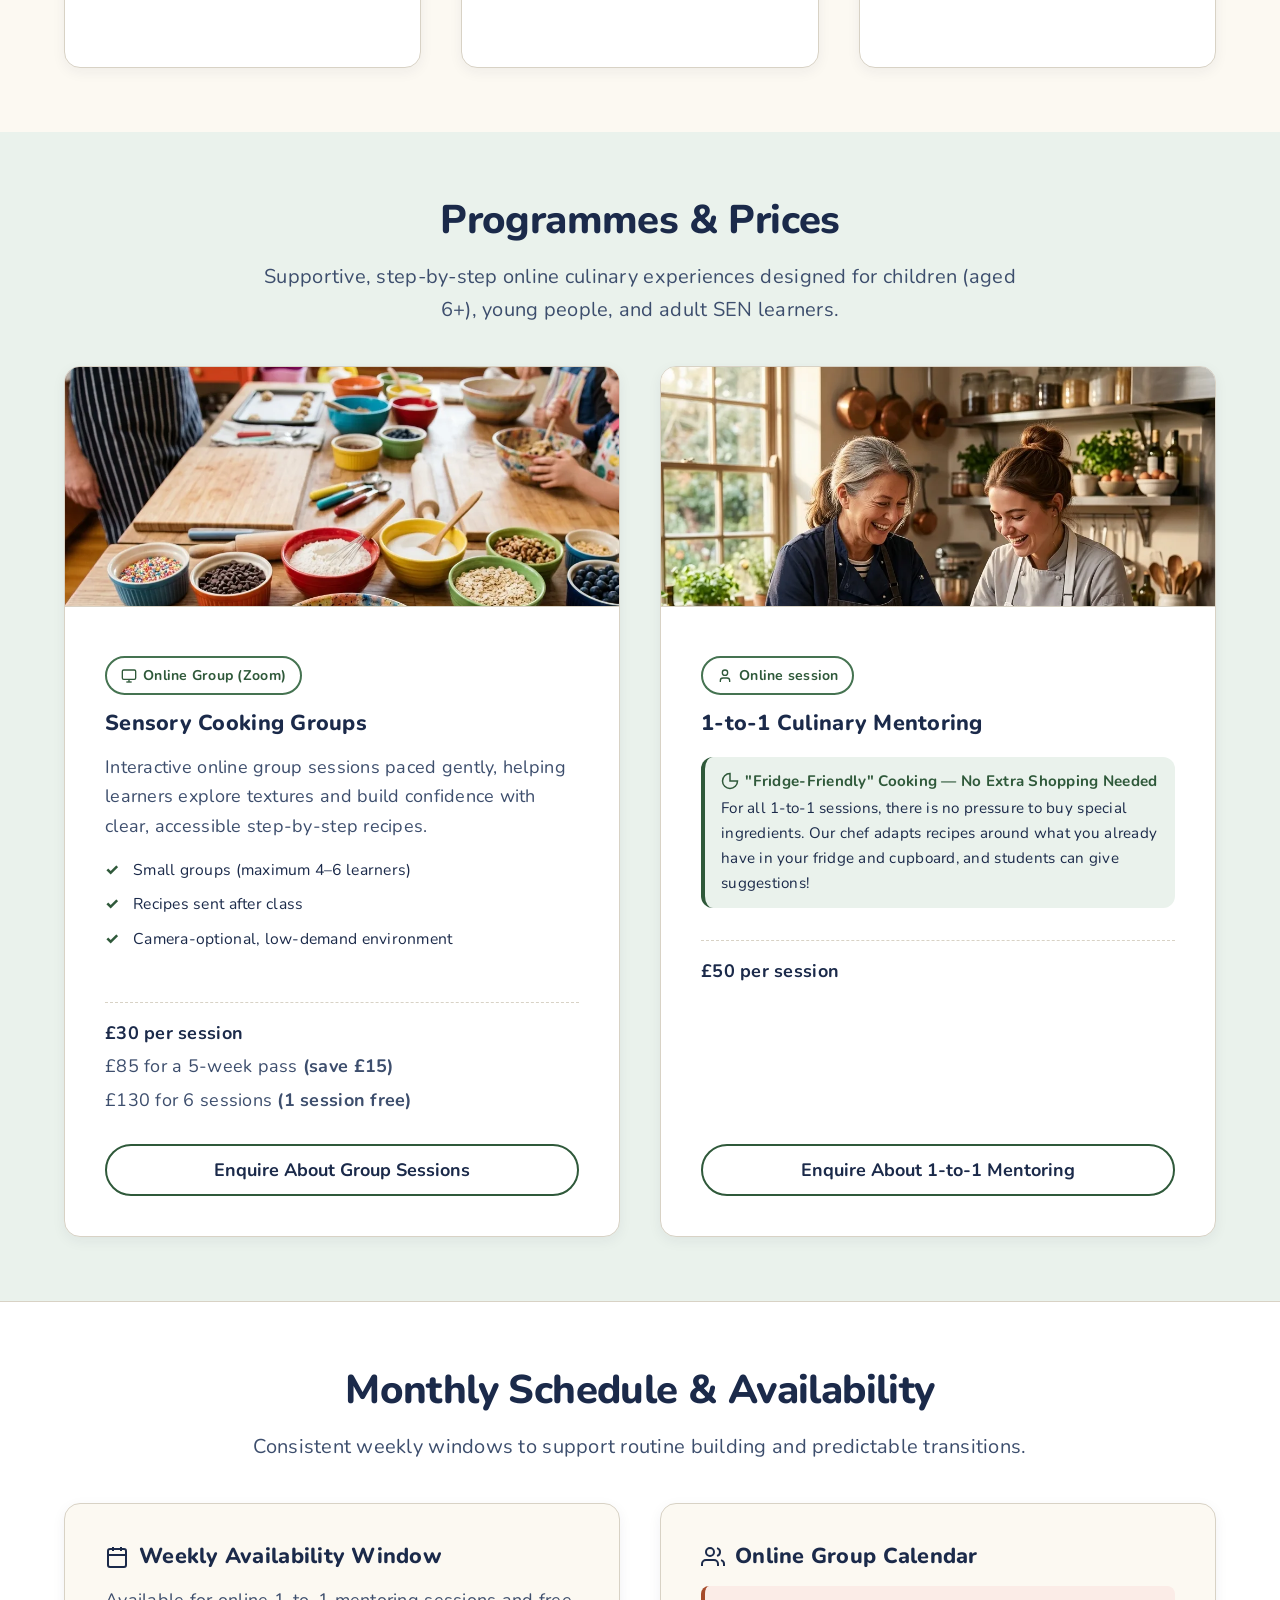
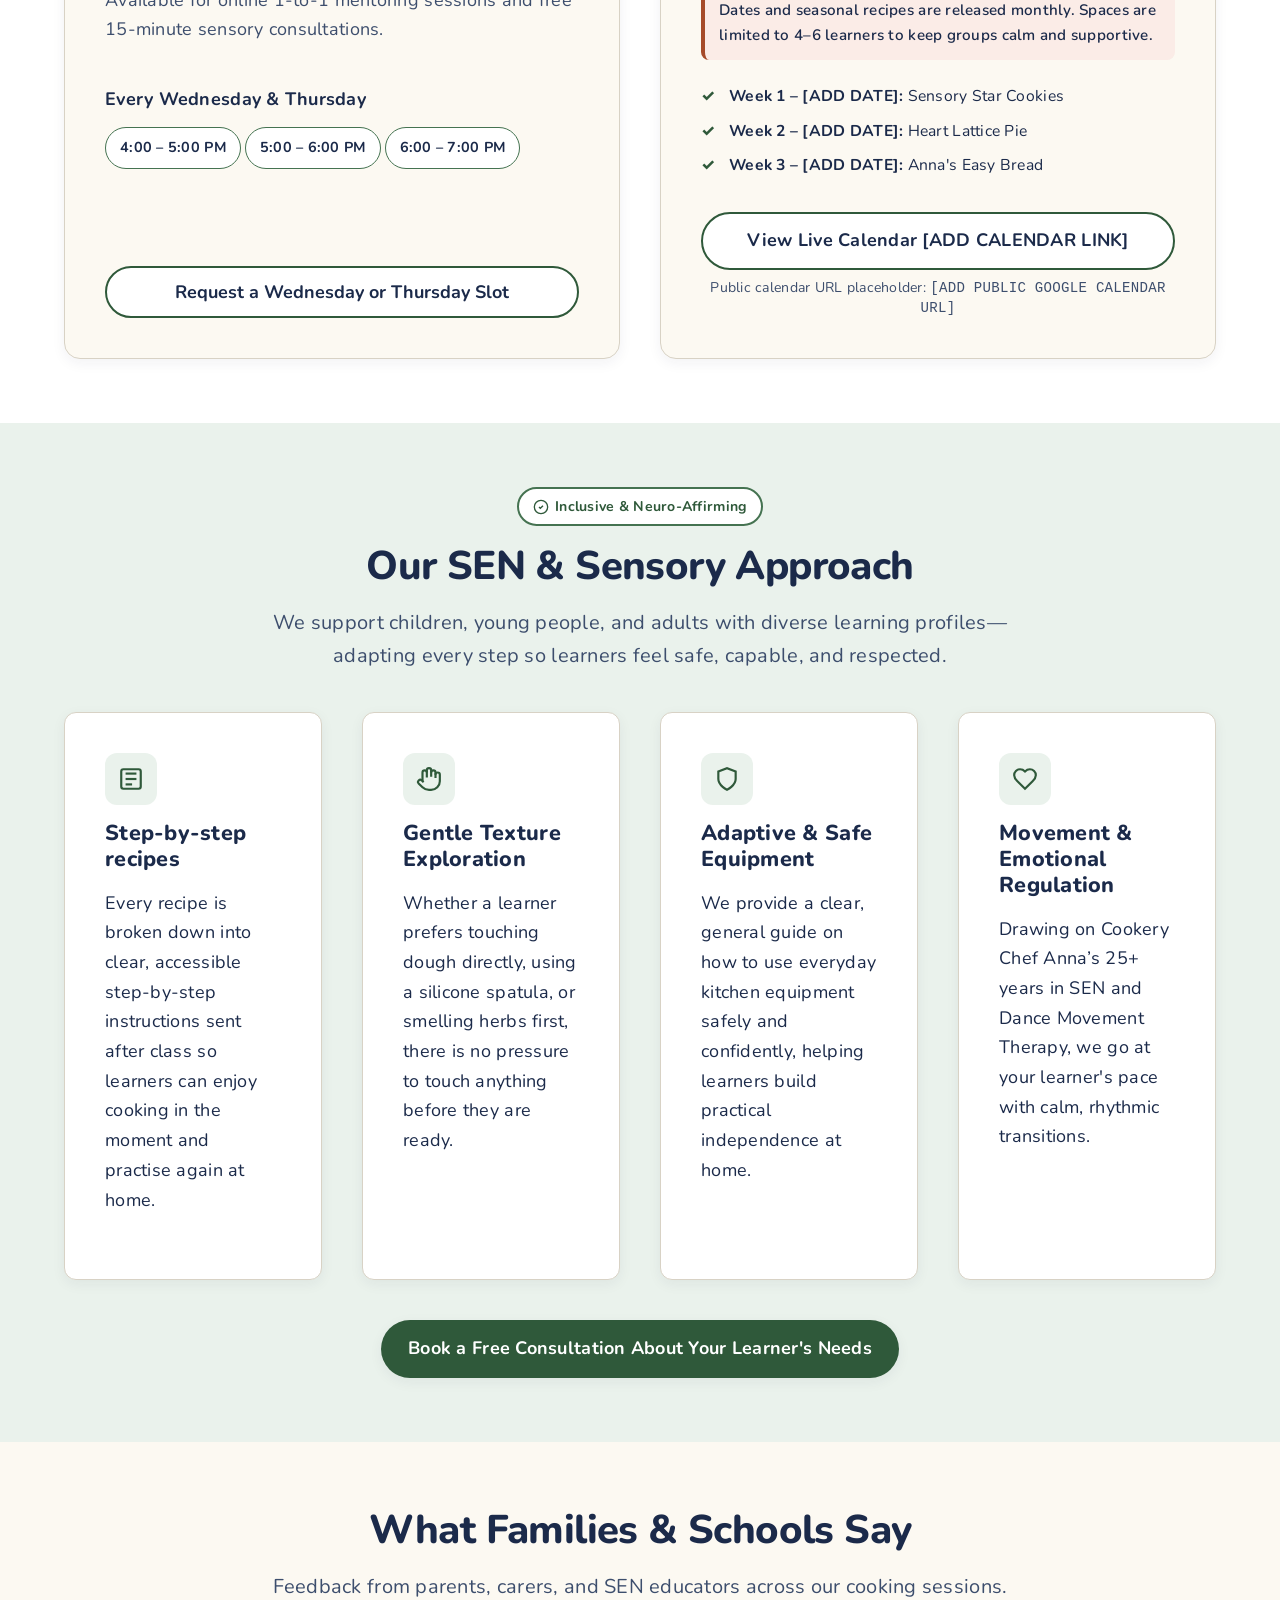
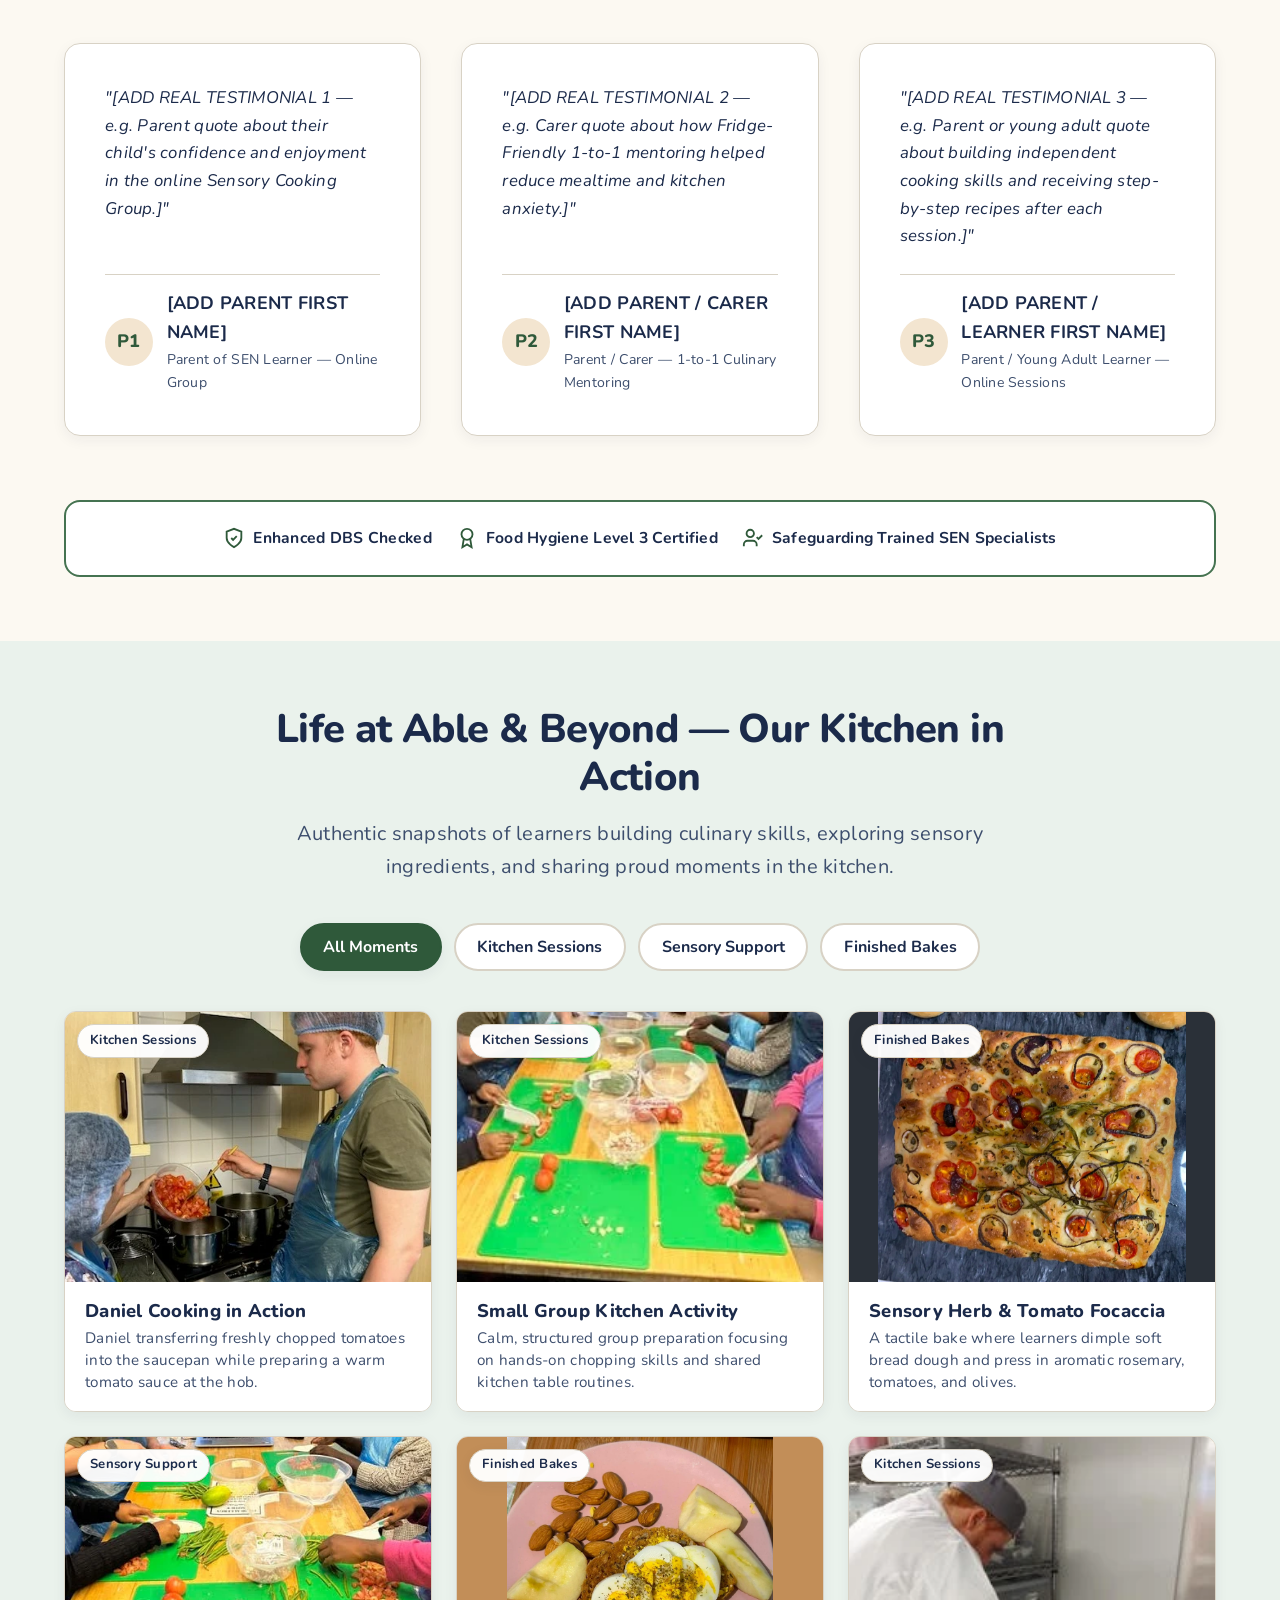
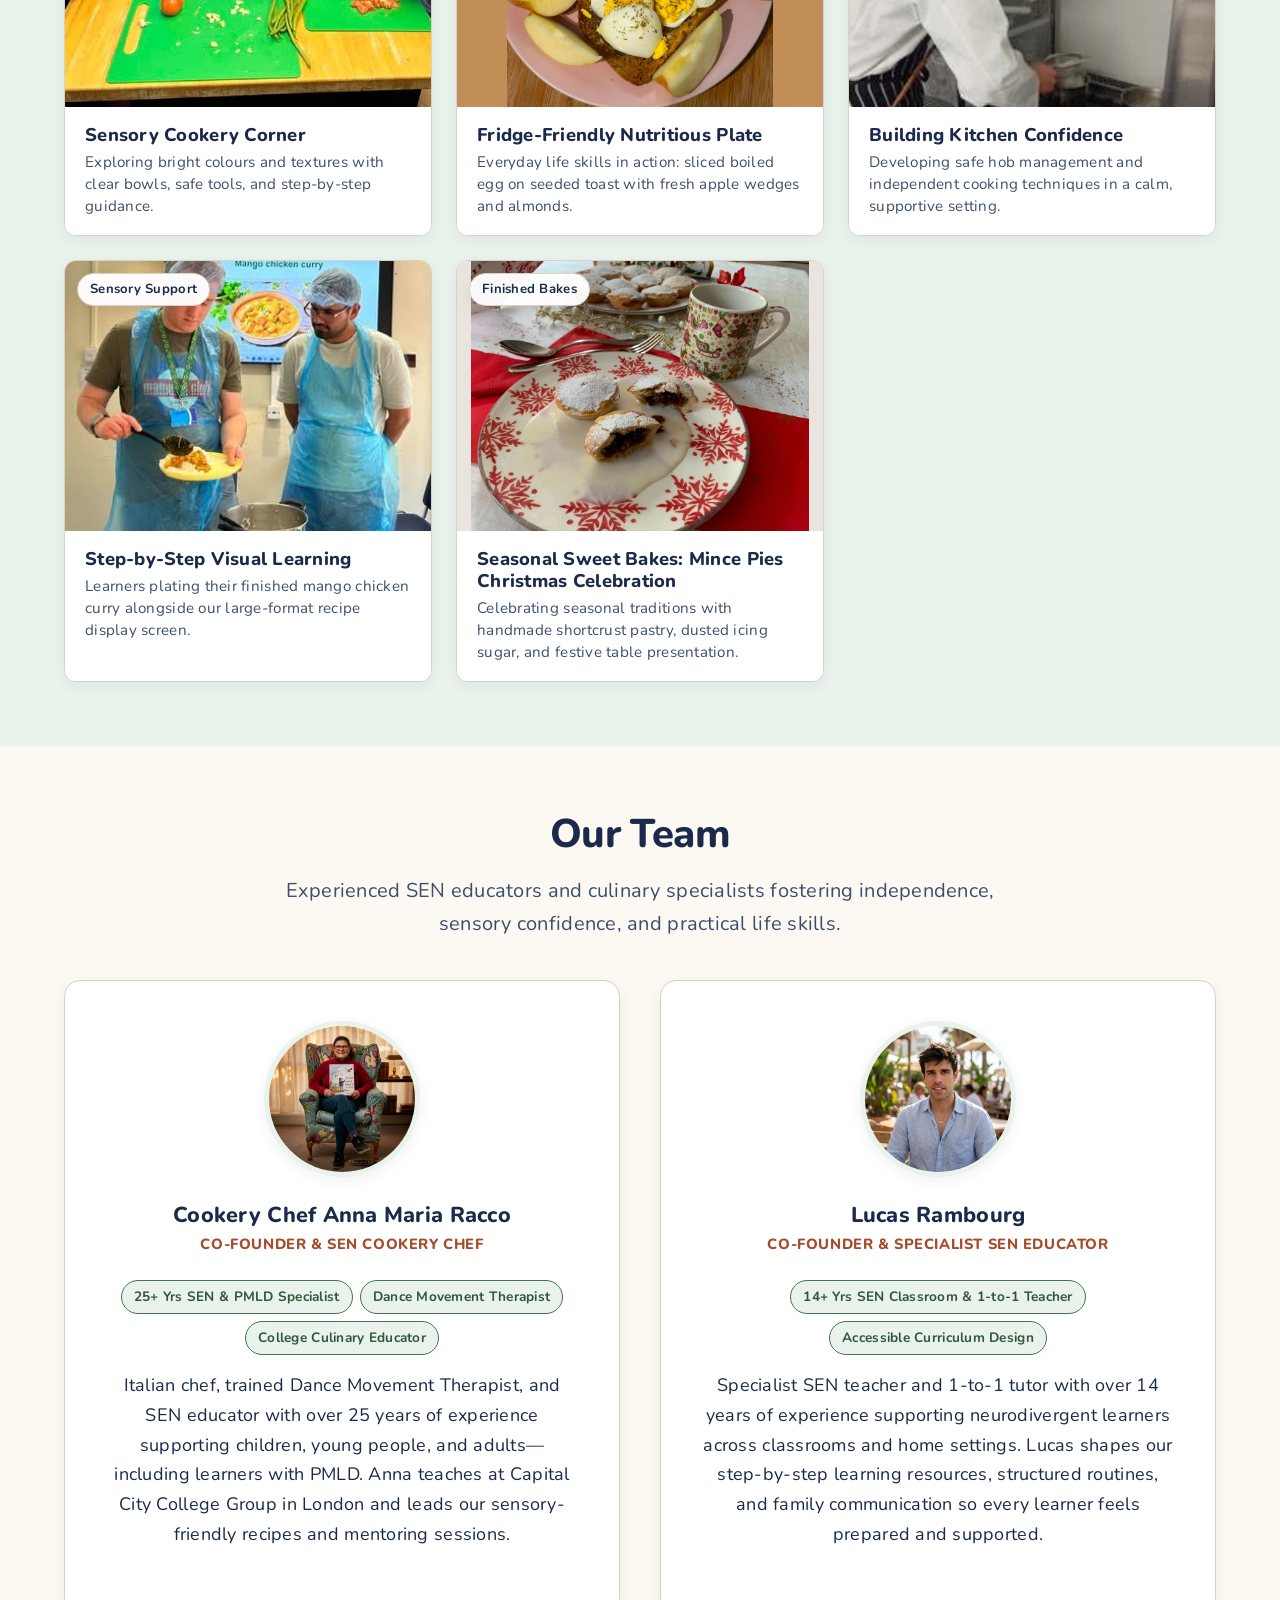
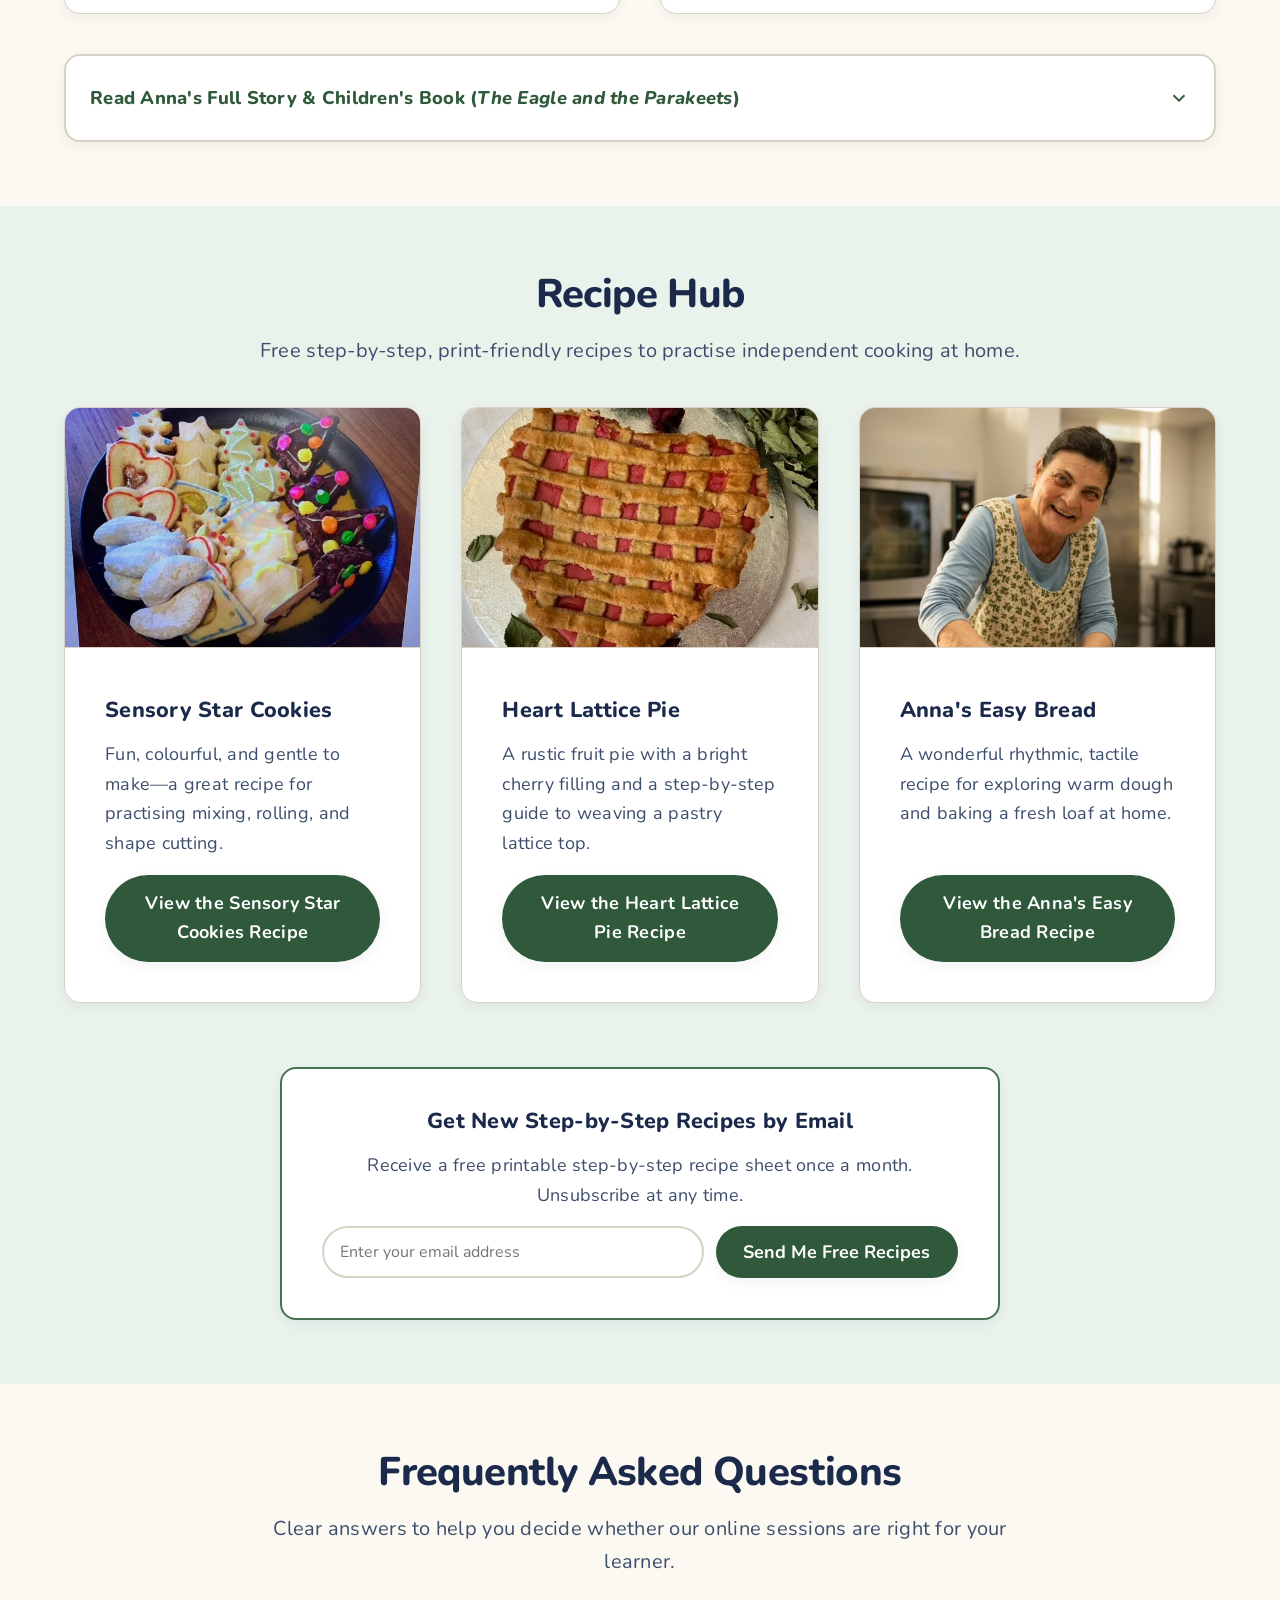
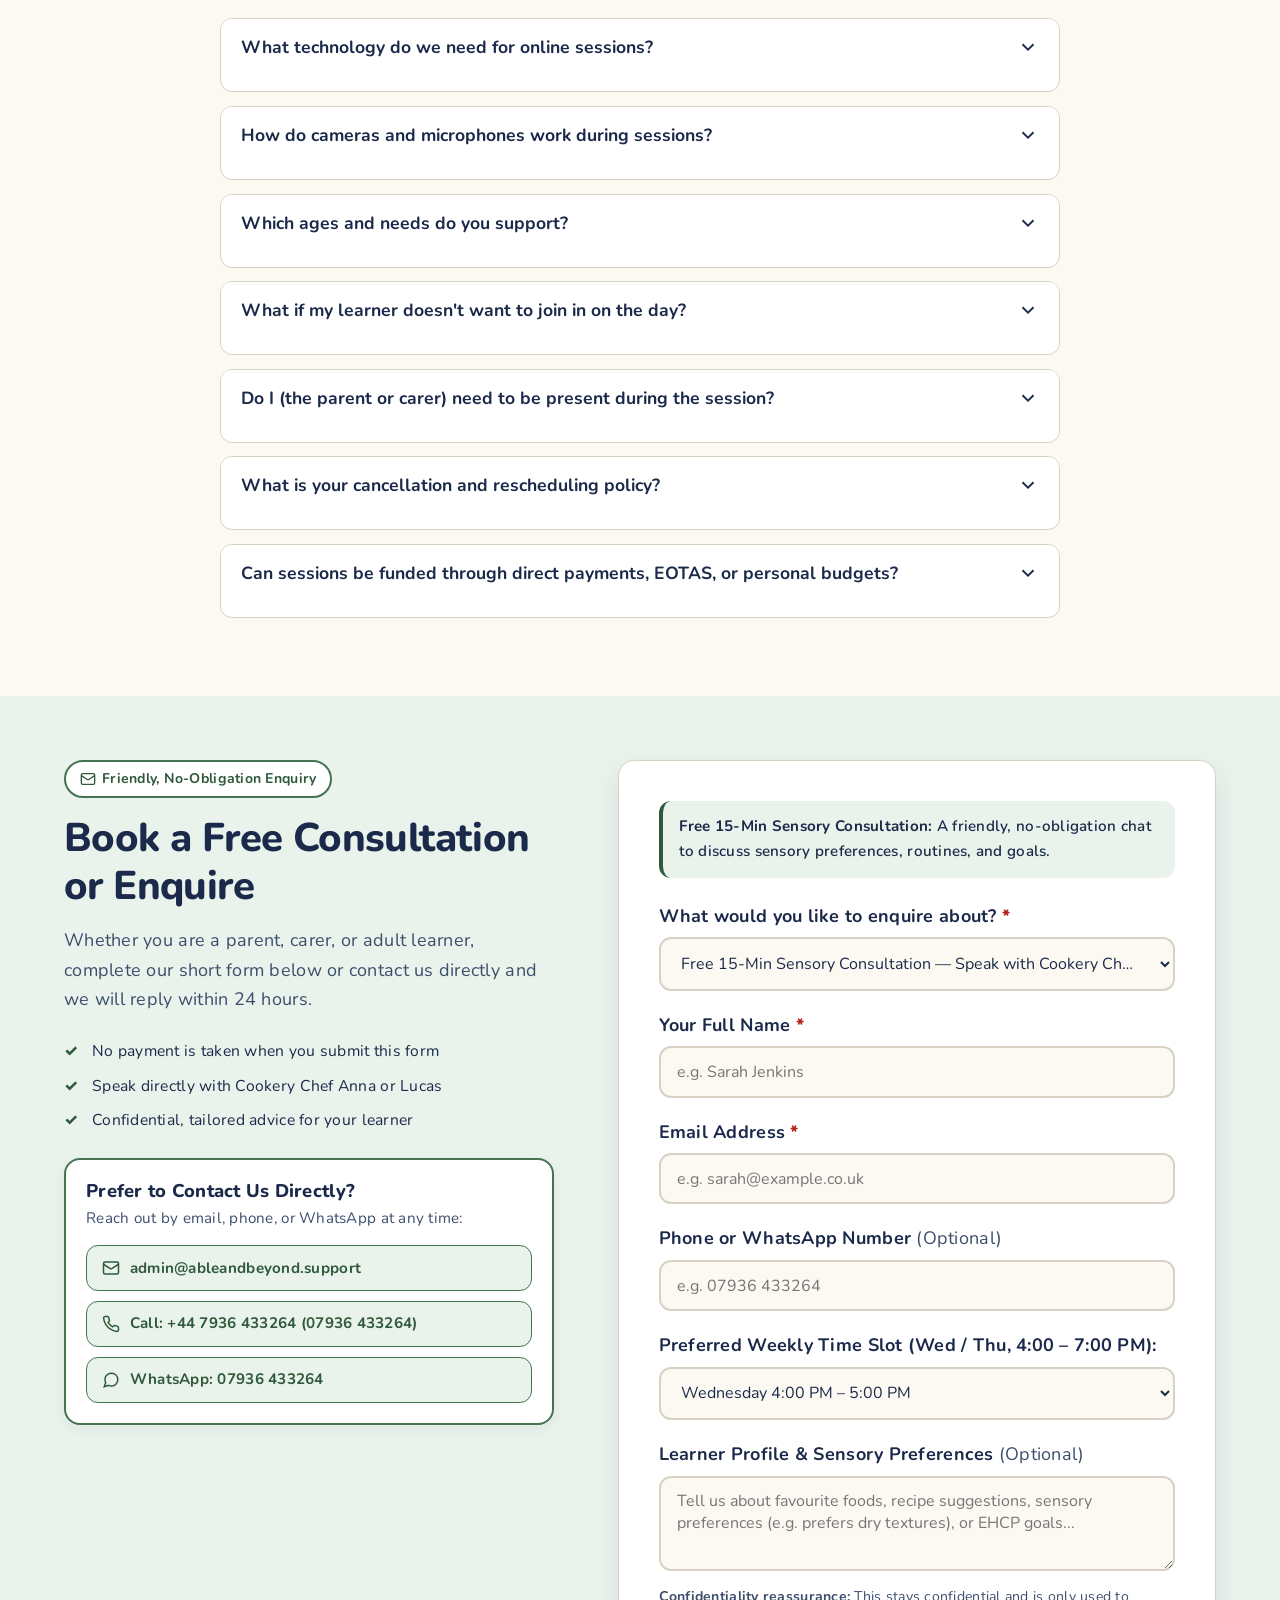
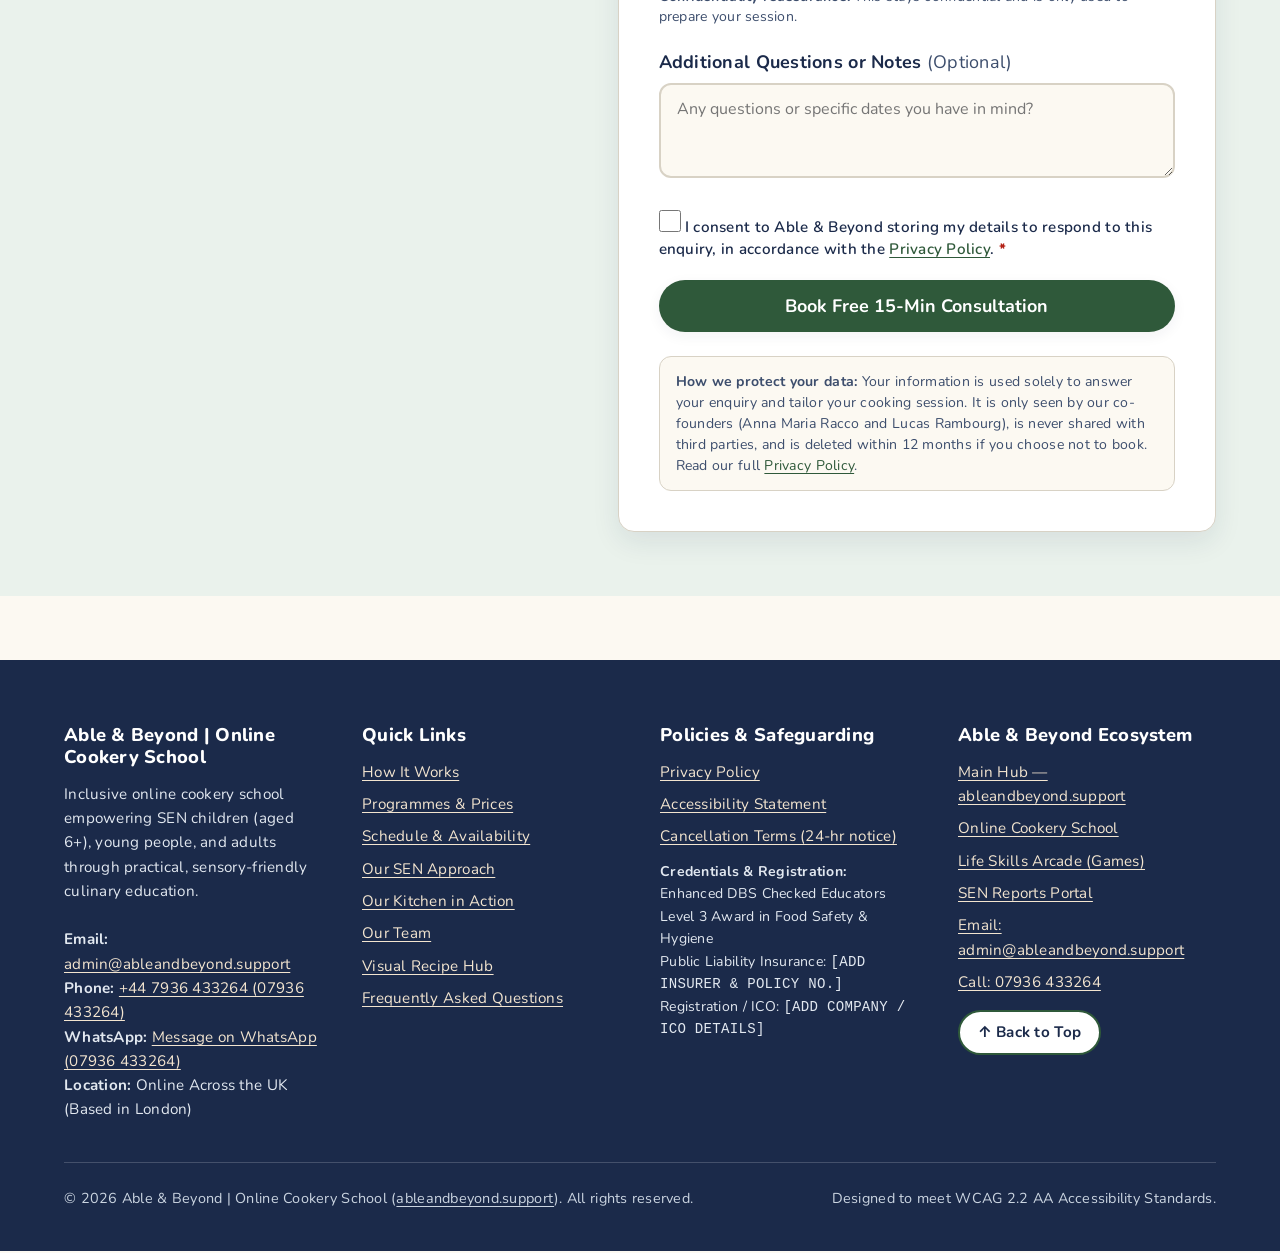
==== commit d4feb2f6: "Update Recipe Hub photos (Sensory Star Cookies & Heart Lattice Pie)" ====
--- a/index.html
+++ b/index.html
@@ -738,7 +738,7 @@
           <article class="card program-card">
             <picture>
               <source srcset="assets/images/fun-cookies.webp" type="image/webp">
-              <img src="assets/images/fun-cookies.jpg" alt="Plate of colourful baked Sensory Star Cookies" width="600" height="400" class="program-img" loading="lazy">
+              <img src="assets/images/fun-cookies.jpg" alt="Plate of colourful baked Sensory Star Cookies, heart biscuits, and festive treats" width="640" height="460" class="program-img recipe-hub-img" loading="lazy">
             </picture>
             <div class="program-content">
               <h3>Sensory Star Cookies</h3>
@@ -751,7 +751,7 @@
           <article class="card program-card">
             <picture>
               <source srcset="assets/images/heart-pie.webp" type="image/webp">
-              <img src="assets/images/heart-pie.jpg" alt="Rustic Heart Lattice Pie with cherry filling" width="600" height="400" class="program-img" loading="lazy">
+              <img src="assets/images/heart-pie.jpg" alt="Full heart-shaped lattice pie with red fruit filling on a silver cake board" width="640" height="592" class="program-img recipe-hub-img" loading="lazy">
             </picture>
             <div class="program-content">
               <h3>Heart Lattice Pie</h3>
--- a/css/styles.css
+++ b/css/styles.css
@@ -562,6 +562,10 @@
   object-fit: cover;
   object-position: center 20%;
   border-bottom: 1px solid var(--color-border);
+}
+.program-img.recipe-hub-img {
+  object-fit: cover;
+  object-position: center center;
 }
 .program-content { padding: var(--space-lg); flex-grow: 1; display: flex; flex-direction: column; }
 .program-content p { color: var(--color-text-muted); margin-bottom: var(--space-sm); }
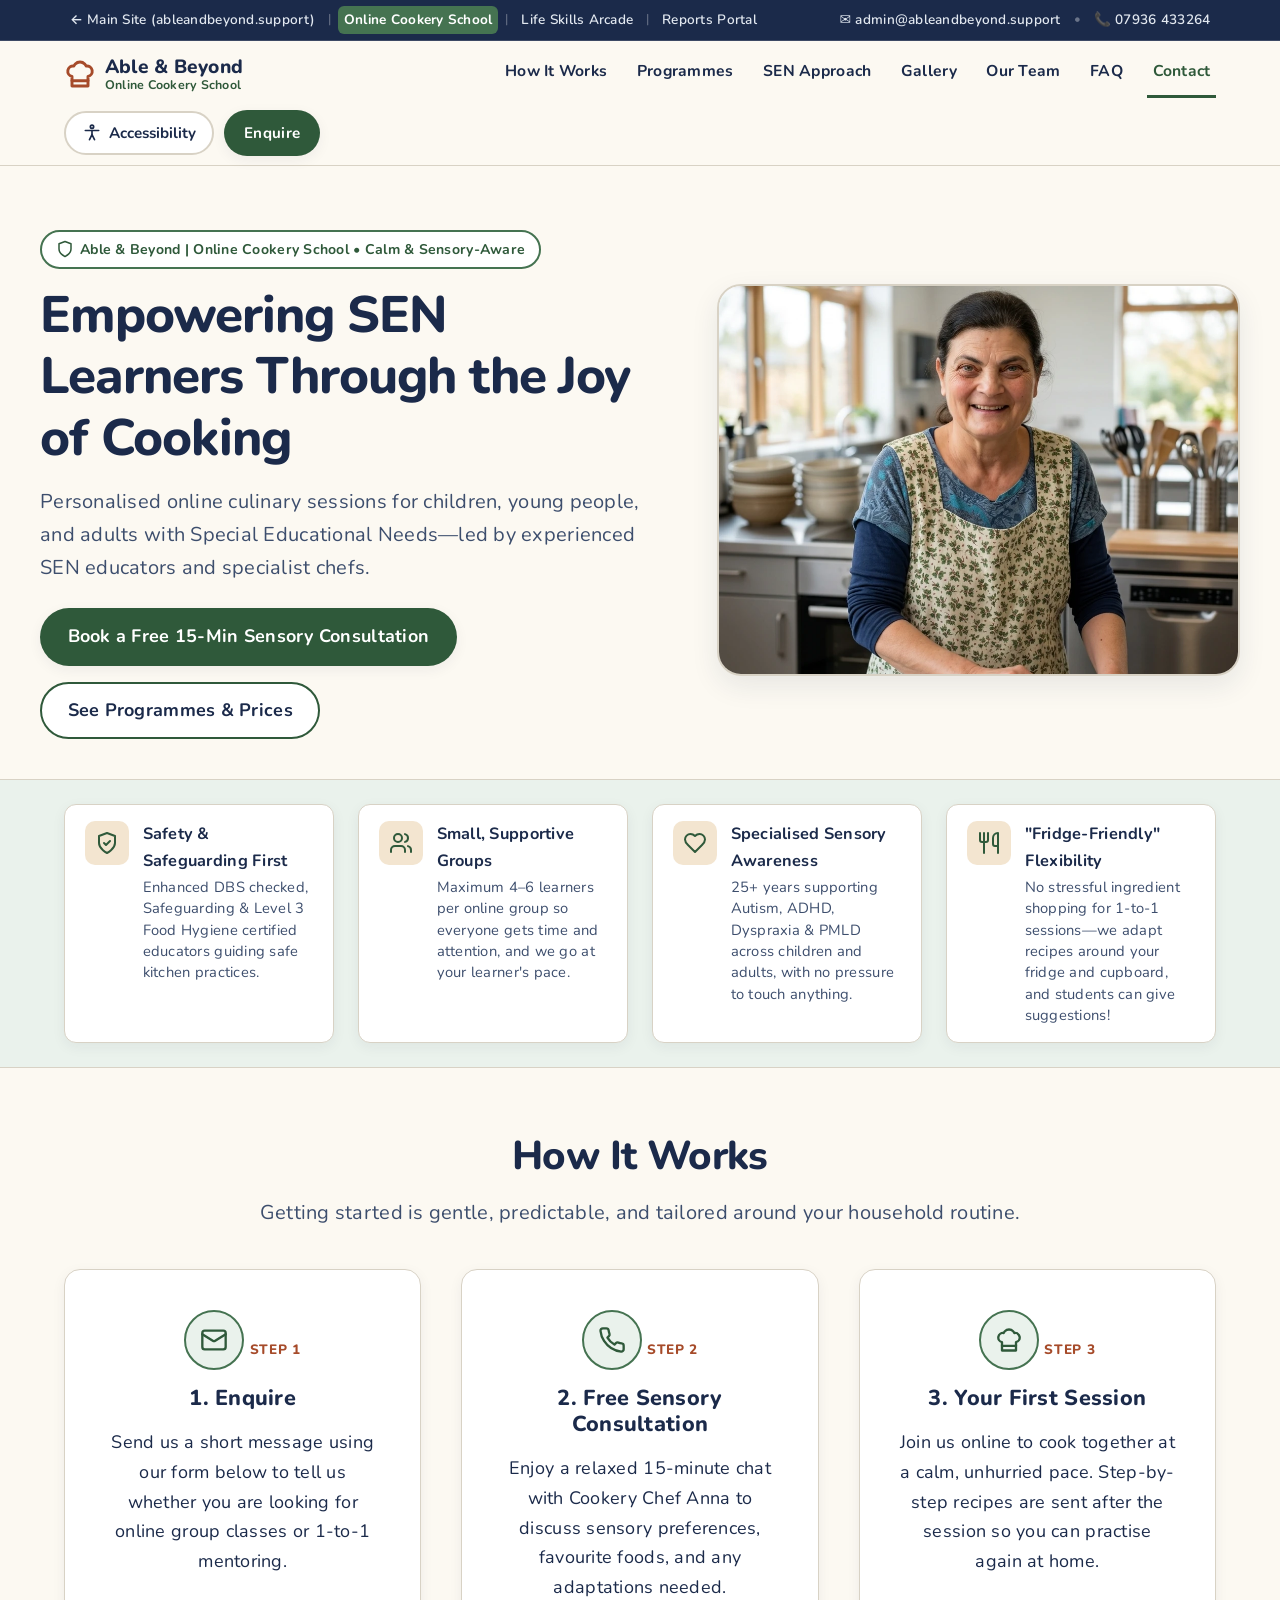
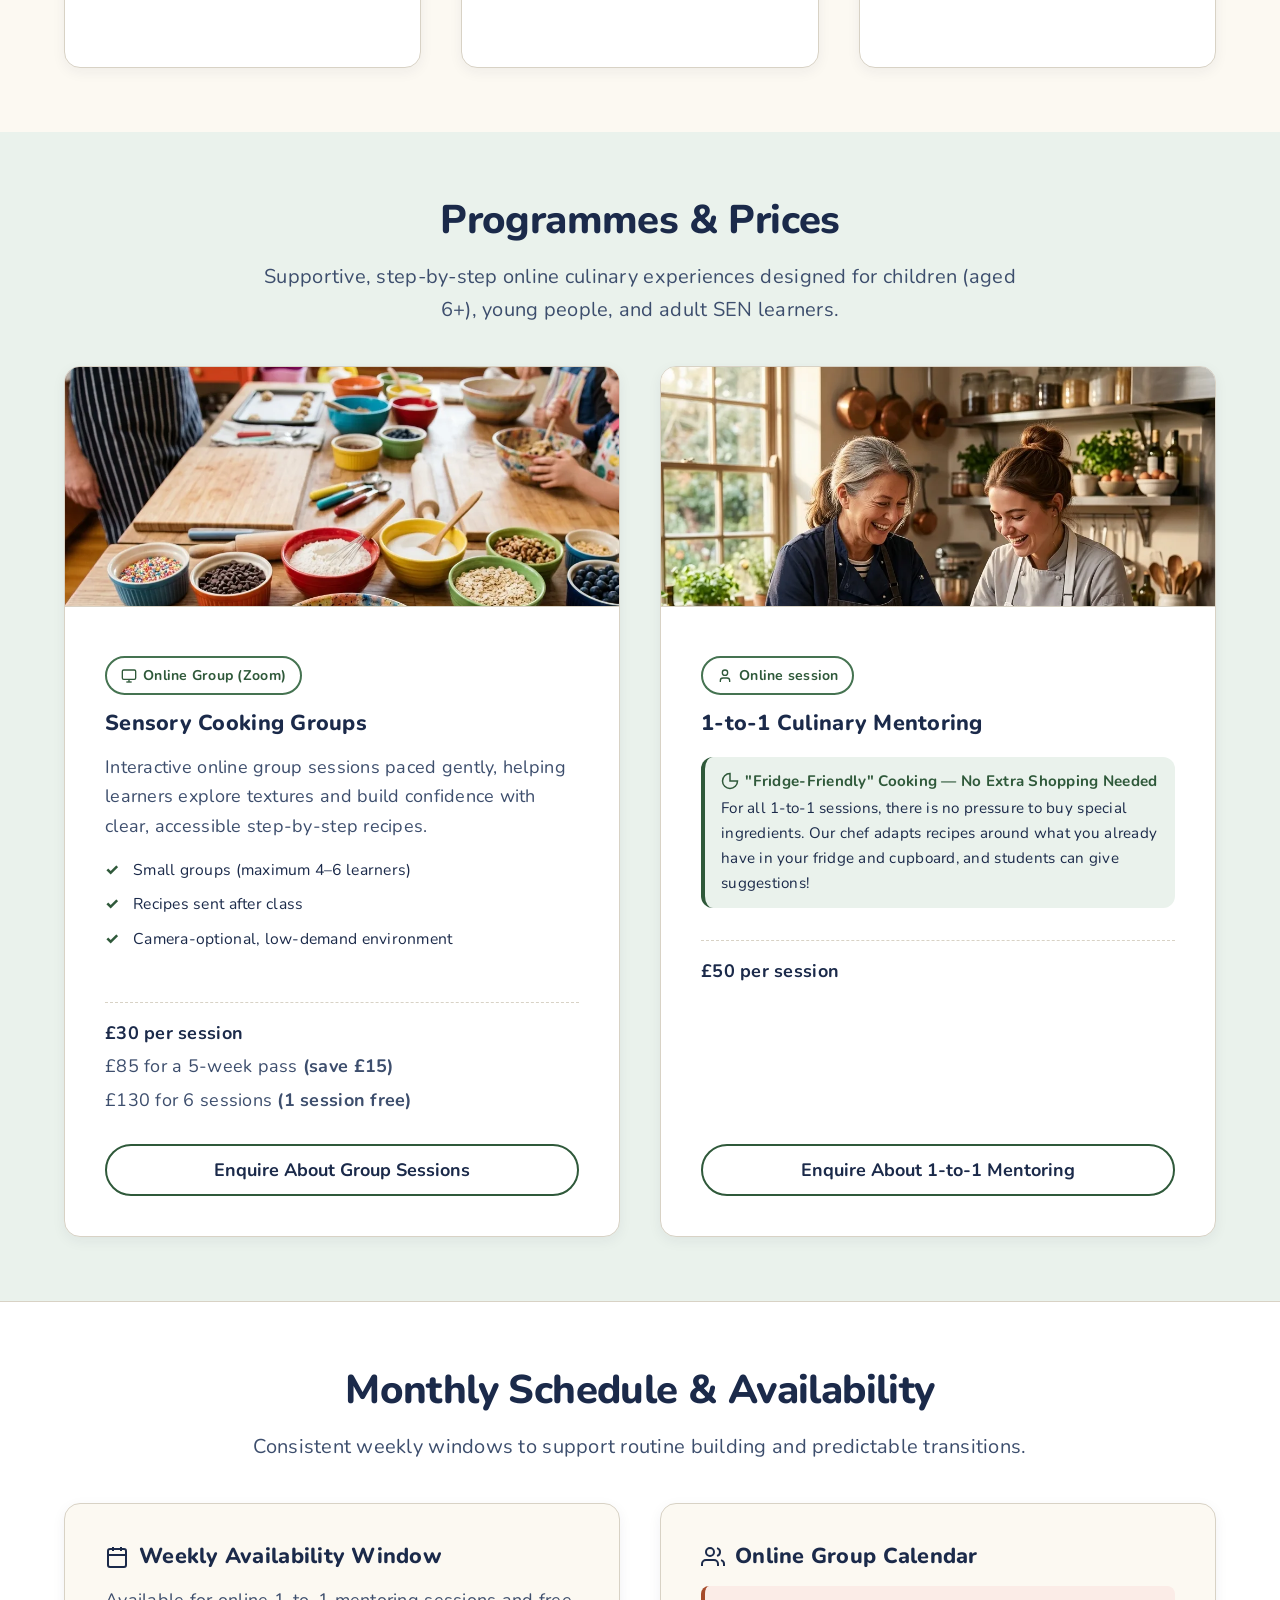
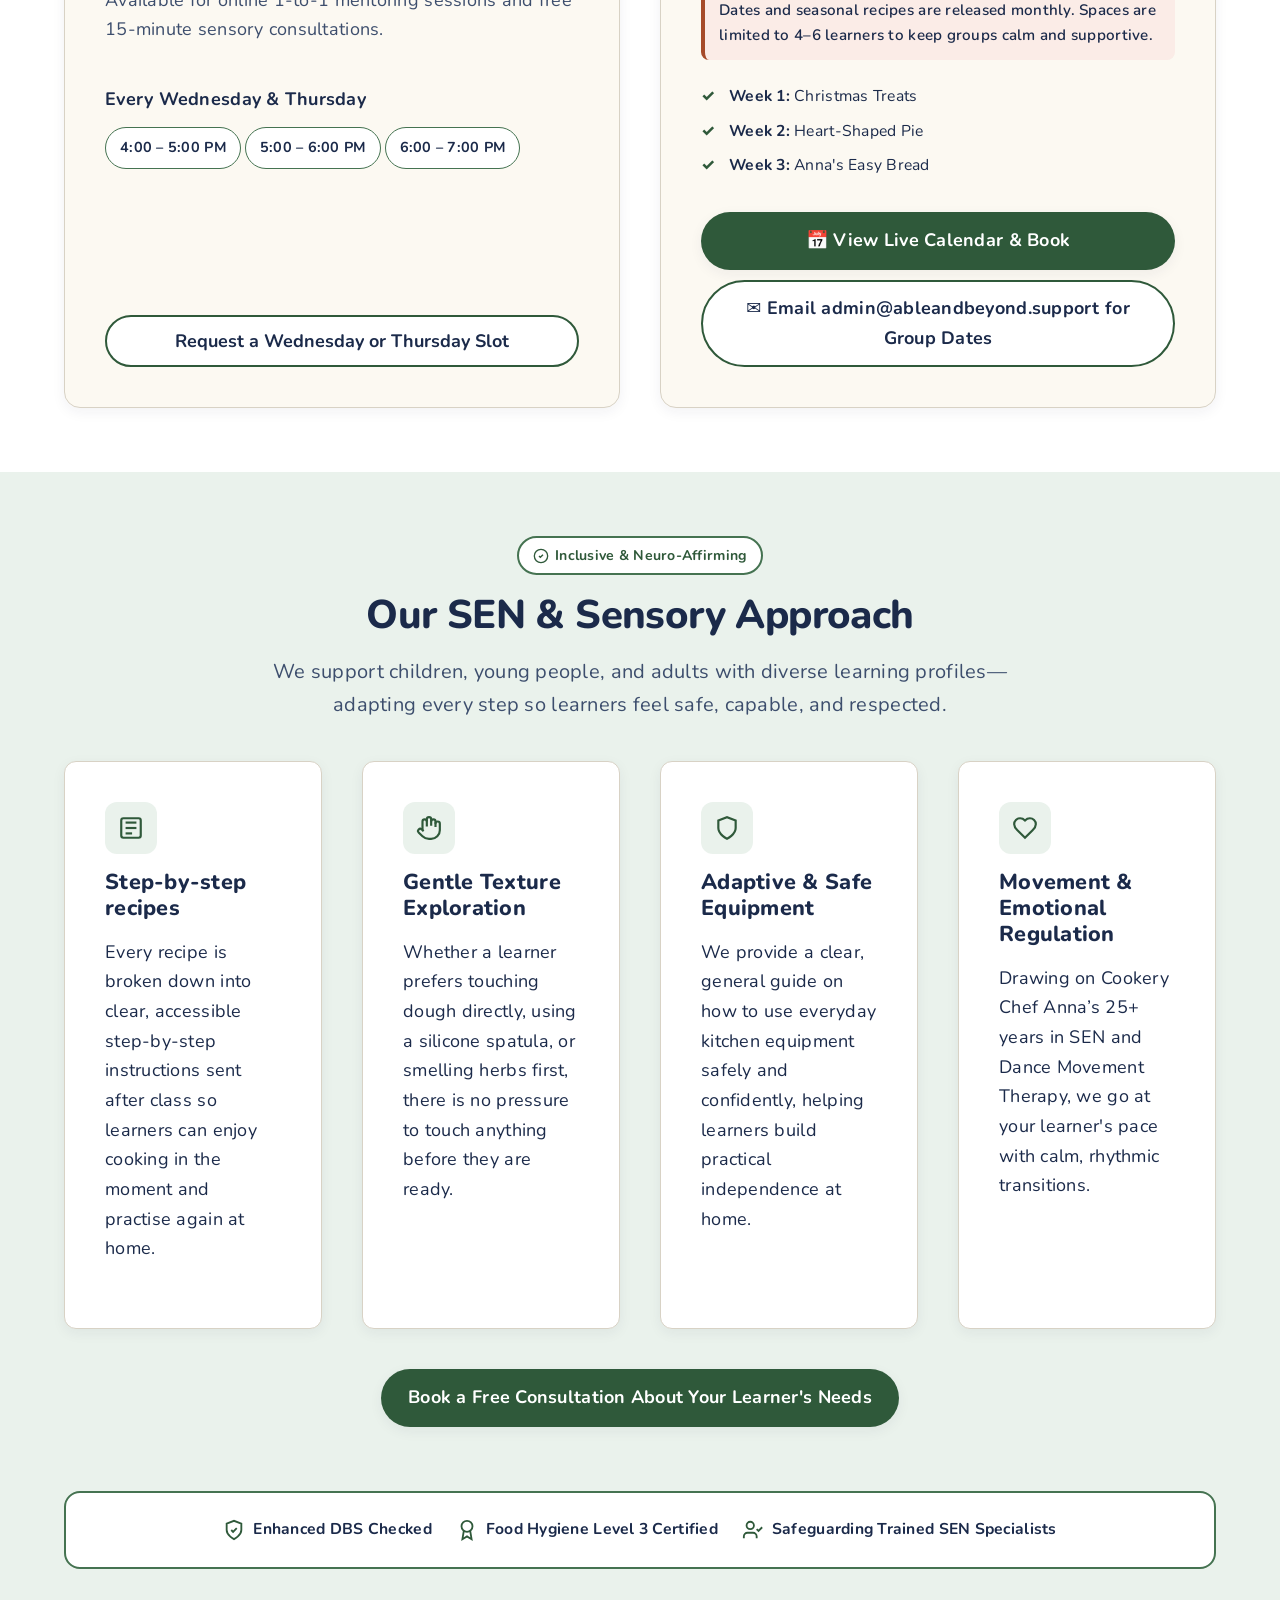
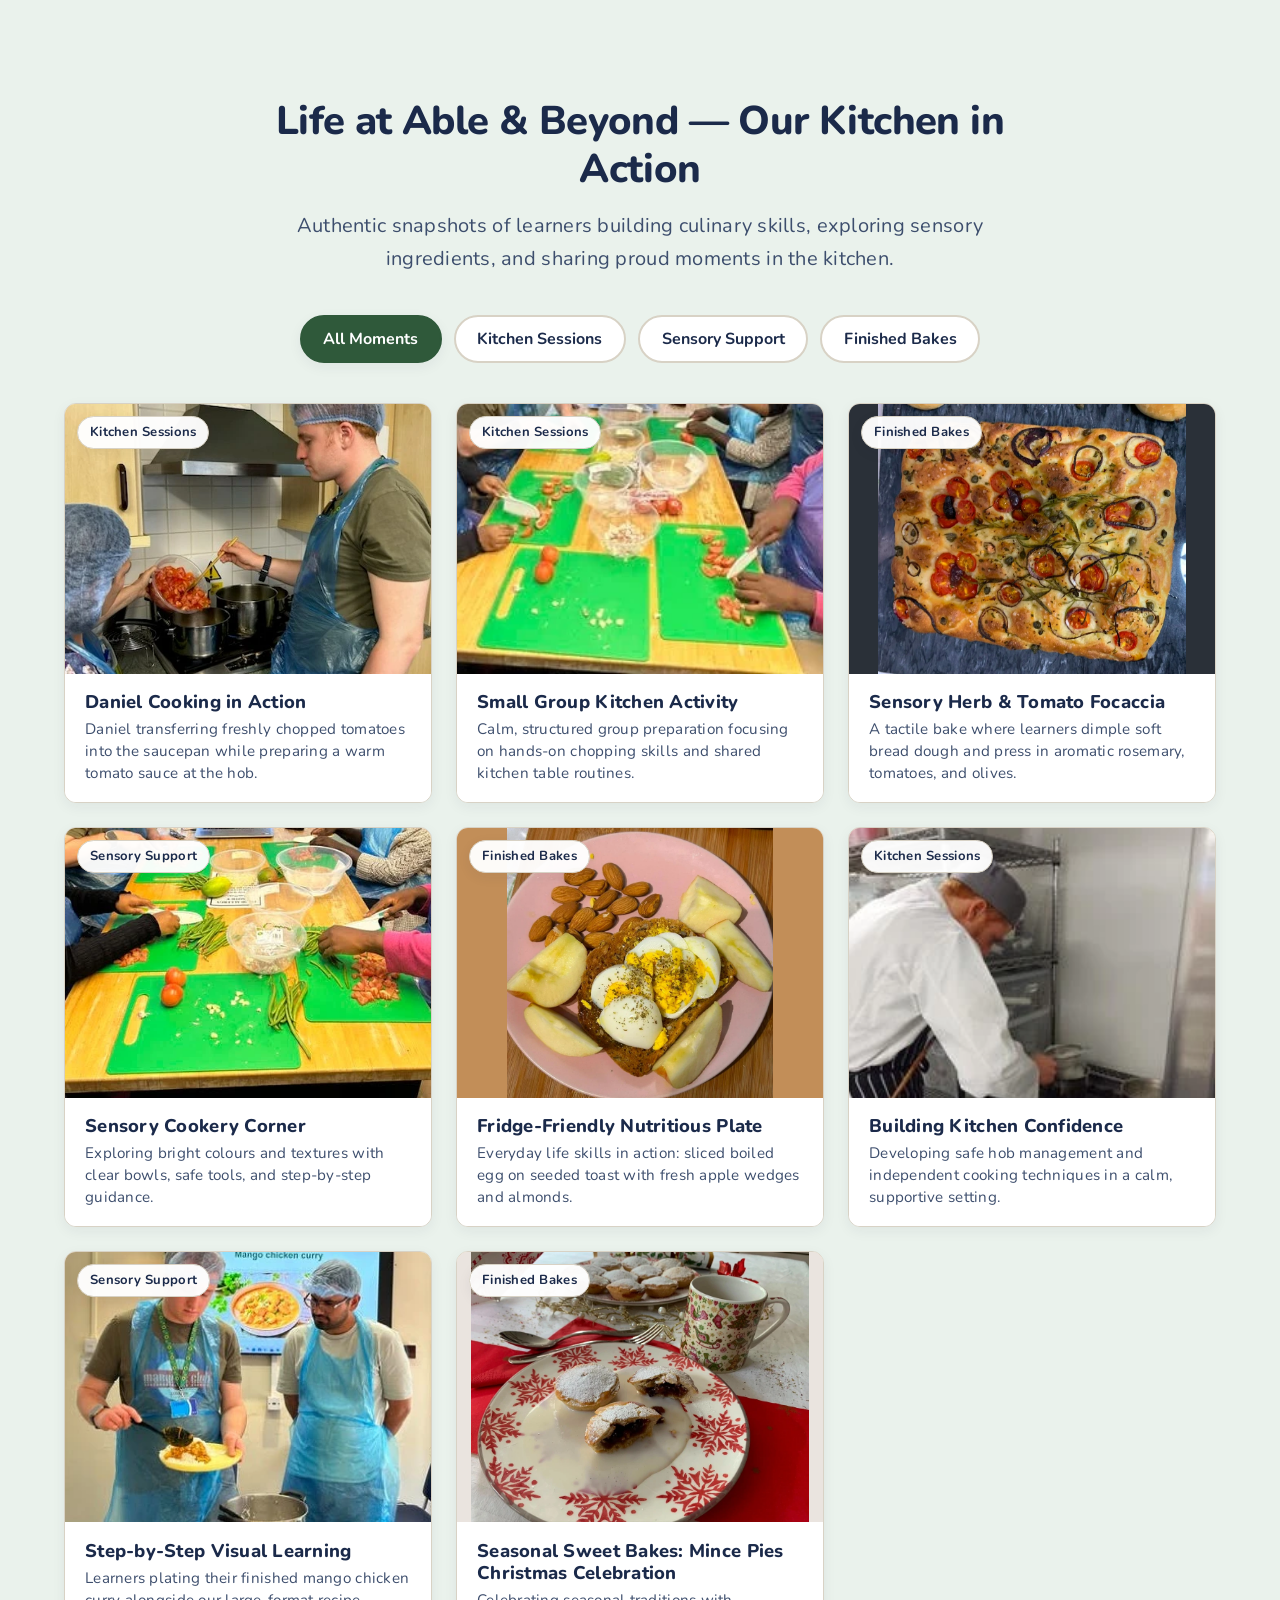
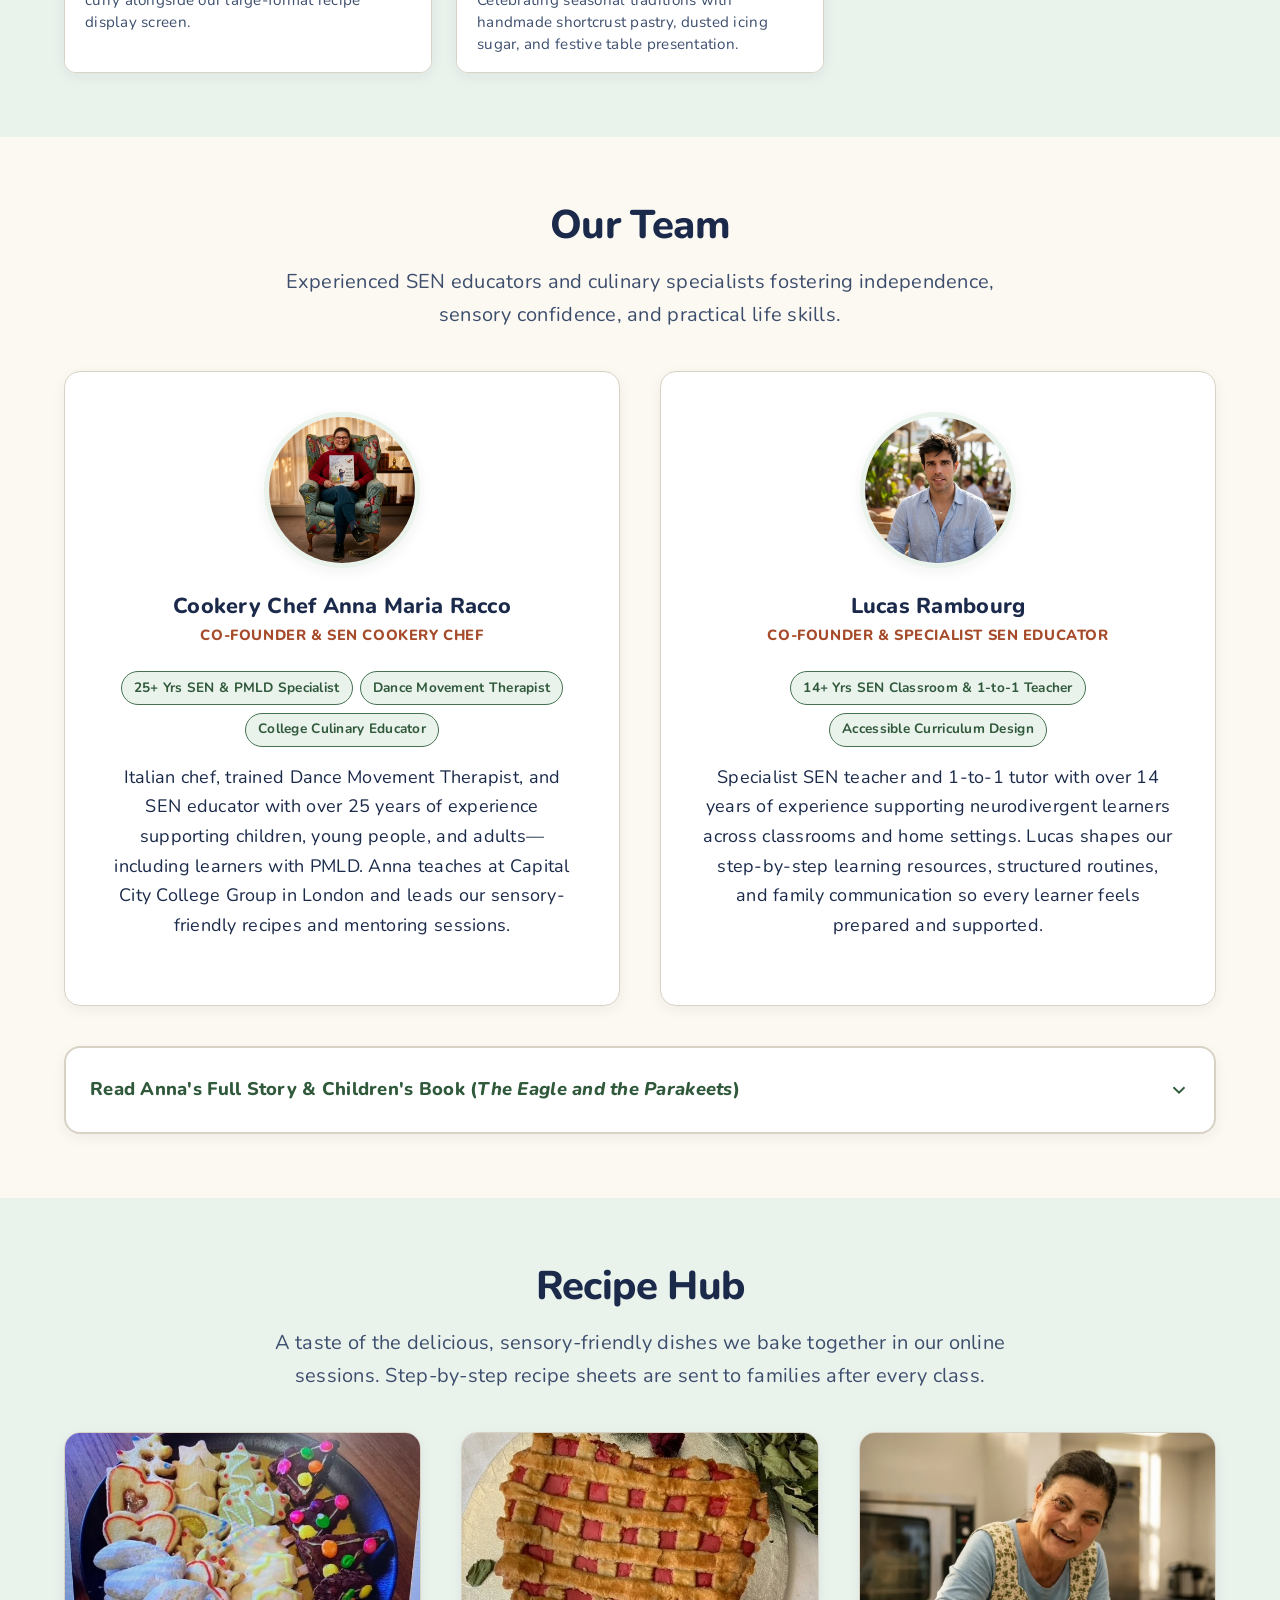
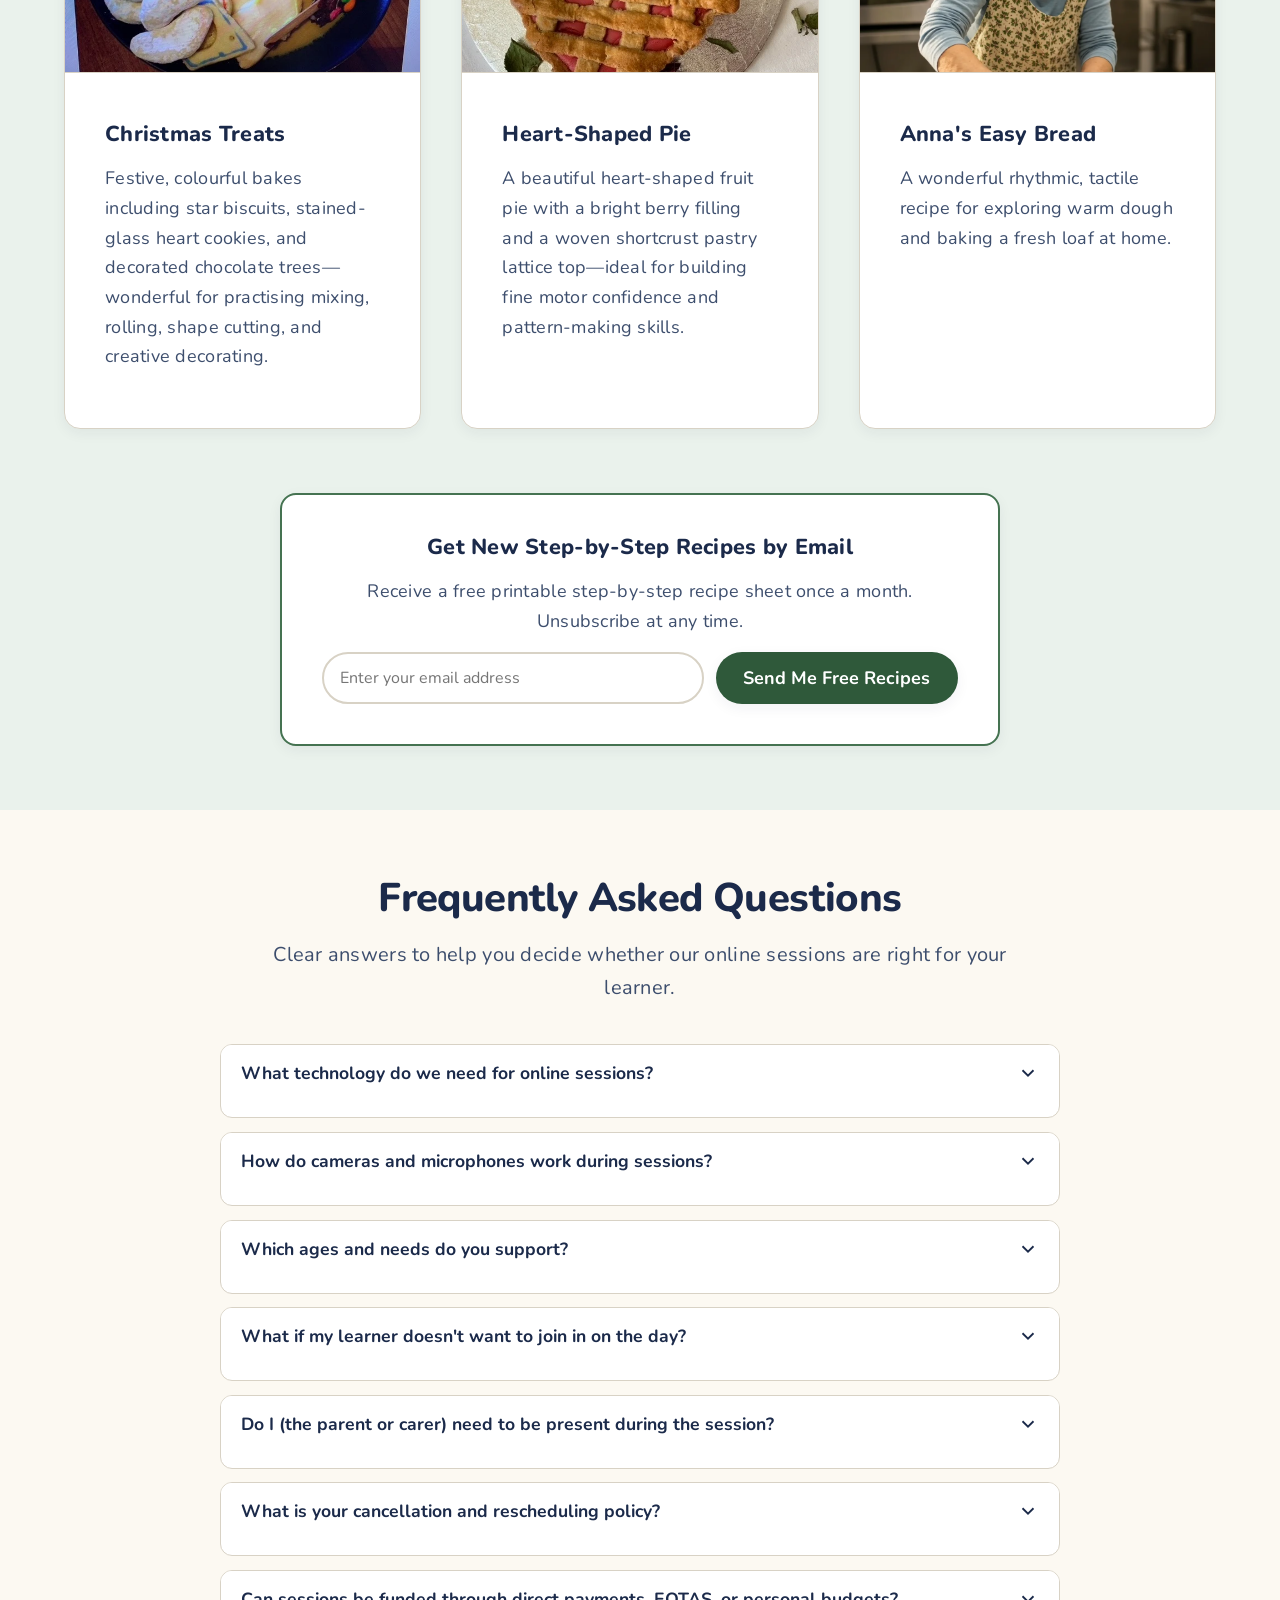
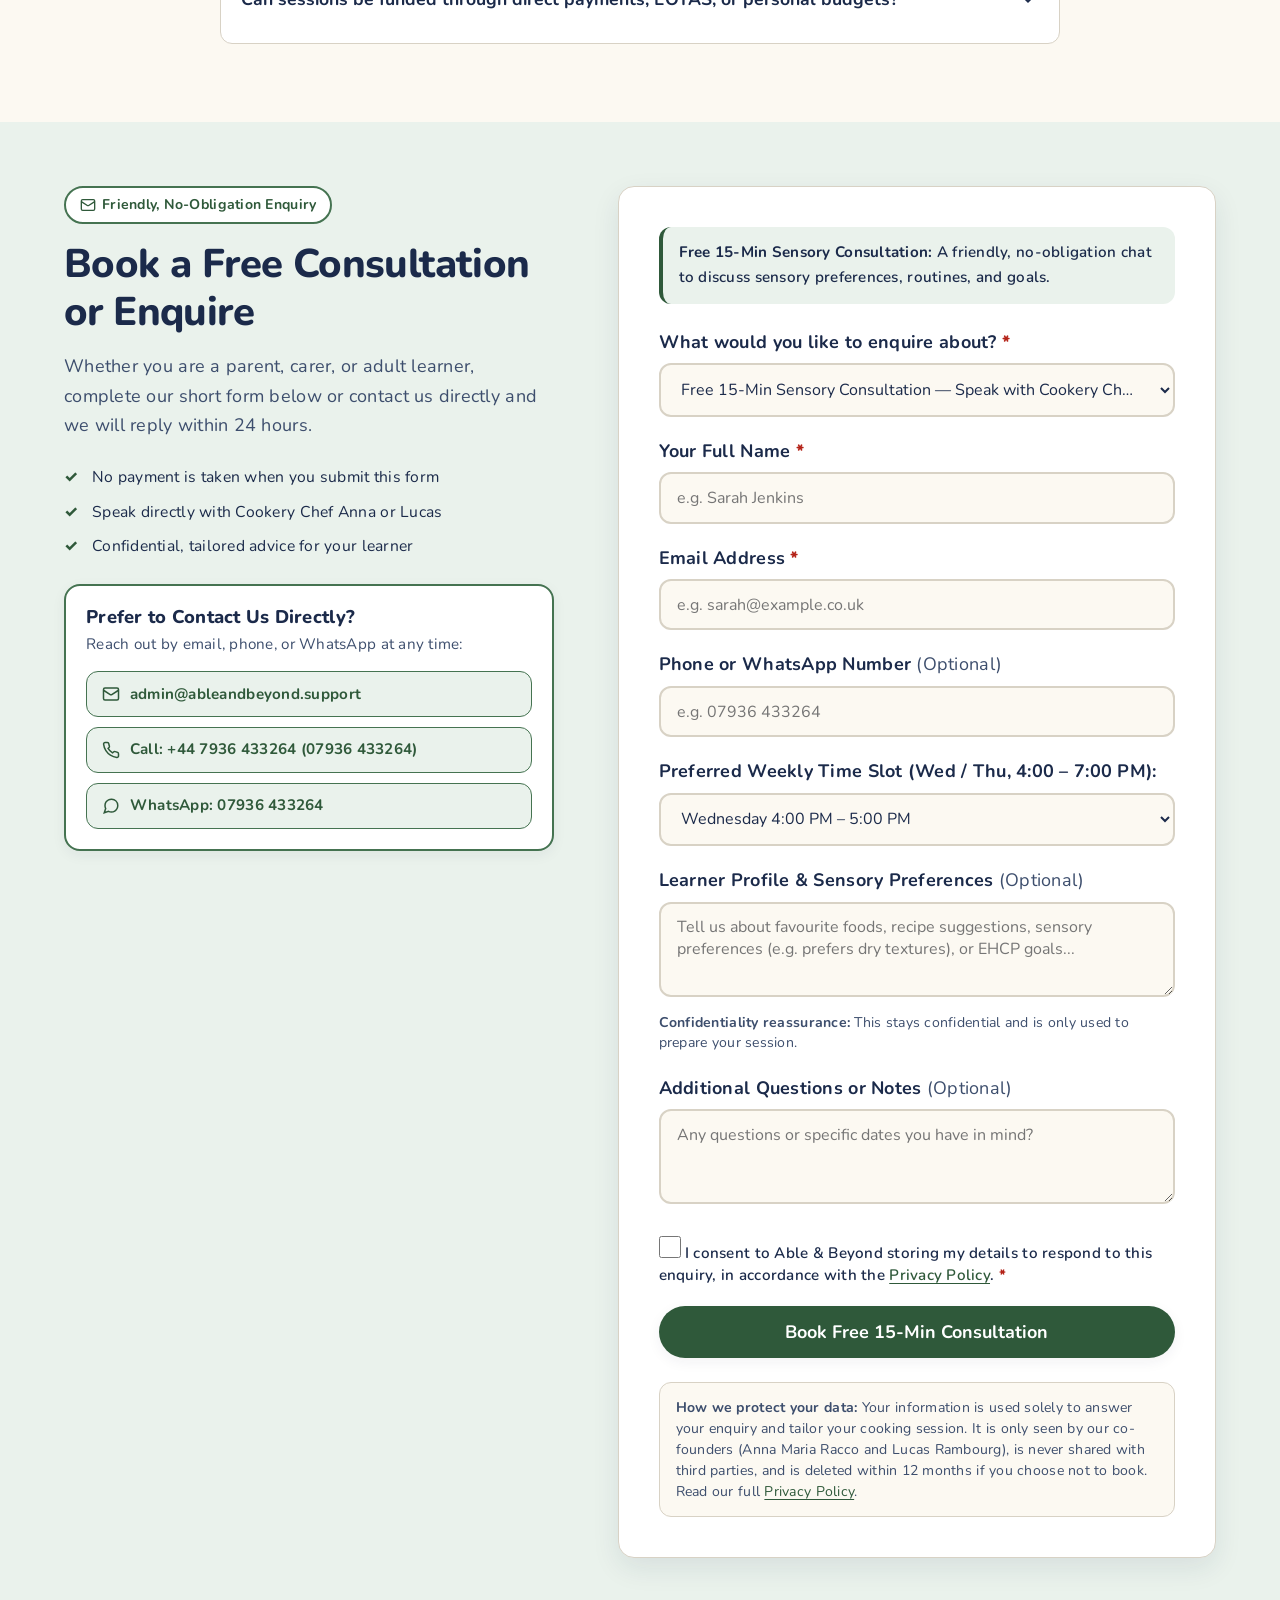
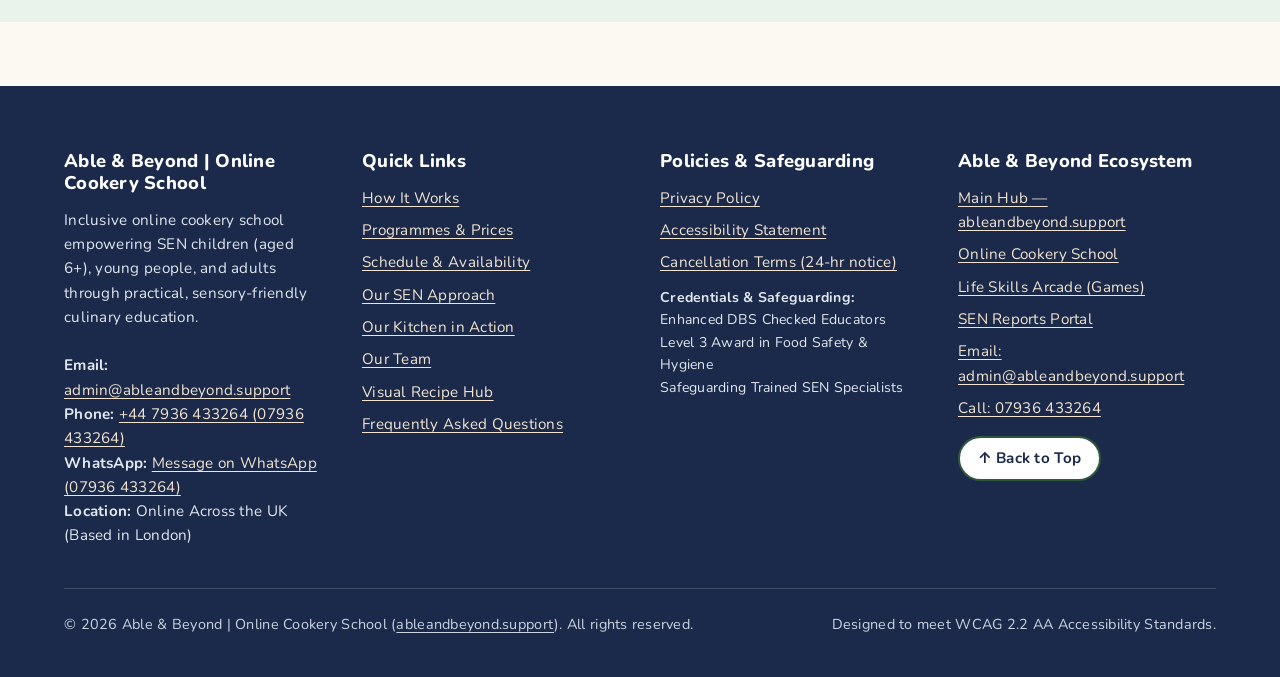
==== commit f59fd8cf: "Remove recipe buttons from Recipe Hub, update Christmas Treats & Heart-Shaped Pie descriptions, remo" ====
--- a/index.html
+++ b/index.html
@@ -350,13 +350,14 @@
               Dates and seasonal recipes are released monthly. Spaces are limited to 4–6 learners to keep groups calm and supportive.
             </div>
             <ul class="feature-list">
-              <li><strong>Week 1 – [ADD DATE]:</strong> Sensory Star Cookies</li>
-              <li><strong>Week 2 – [ADD DATE]:</strong> Heart Lattice Pie</li>
-              <li><strong>Week 3 – [ADD DATE]:</strong> Anna's Easy Bread</li>
+              <li><strong>Week 1:</strong> Christmas Treats</li>
+              <li><strong>Week 2:</strong> Heart-Shaped Pie</li>
+              <li><strong>Week 3:</strong> Anna's Easy Bread</li>
             </ul>
-            <!-- TODO: Replace data-calendar-url and href below with the real public Google Calendar URL -->
-            <a href="#contact" data-calendar-url="[ADD PUBLIC GOOGLE CALENDAR URL]" onclick="bookSession('group')" class="btn btn-secondary" style="width: 100%; margin-top: auto;">View Live Calendar [ADD CALENDAR LINK]</a>
-            <small class="tier-helper" style="text-align: center; margin-top: 0.5rem;">Public calendar URL placeholder: <code>[ADD PUBLIC GOOGLE CALENDAR URL]</code></small>
+            <div style="display: flex; flex-direction: column; gap: 0.65rem; margin-top: auto;">
+              <a href="https://calendar.google.com/calendar/u/0/appointments/schedules/AcZssZ2vunPwWalznFpmqurXQzEWQmD0lFjx88Pa1DewnAWuXCPDDRYS3bi2D1J_SI5pLnIP-ckYKb8L" target="_blank" rel="noopener noreferrer" class="btn btn-primary" style="width: 100%;">📅 View Live Calendar &amp; Book</a>
+              <a href="mailto:admin@ableandbeyond.support?subject=Online%20Group%20Calendar%20%26%20Monthly%20Dates%20Enquiry" class="btn btn-secondary" style="width: 100%;">✉ Email admin@ableandbeyond.support for Group Dates</a>
+            </div>
           </div>
         </div>
       </div>
@@ -411,53 +412,8 @@
         <div style="text-align: center; margin-top: var(--space-lg);">
           <a href="?service=consultation#contact" onclick="bookSession('consultation'); return false;" class="btn btn-primary">Book a Free Consultation About Your Learner's Needs</a>
         </div>
-      </div>
-    </section>
-
-    <!-- 6. TESTIMONIALS & TRUST BAR SECTION (Item 9 — Placeholders Only, Zero Invented Quotes) -->
-    <section id="testimonials" aria-labelledby="testimonials-heading">
-      <div class="container reveal">
-        <div class="section-header">
-          <h2 id="testimonials-heading">What Families &amp; Schools Say</h2>
-          <p>Feedback from parents, carers, and SEN educators across our cooking sessions.</p>
-        </div>
-
-        <div class="testimonials-grid">
-          <article class="testimonial-card">
-            <p class="testimonial-quote">"[ADD REAL TESTIMONIAL 1 — e.g. Parent quote about their child's confidence and enjoyment in the online Sensory Cooking Group.]"</p>
-            <div class="testimonial-author">
-              <div class="testimonial-avatar" aria-hidden="true">P1</div>
-              <div>
-                <strong>[ADD PARENT FIRST NAME]</strong>
-                <span style="display: block; font-size: 0.88rem; color: var(--color-text-muted);">Parent of SEN Learner — Online Group</span>
-              </div>
-            </div>
-          </article>
-
-          <article class="testimonial-card">
-            <p class="testimonial-quote">"[ADD REAL TESTIMONIAL 2 — e.g. Carer quote about how Fridge-Friendly 1-to-1 mentoring helped reduce mealtime and kitchen anxiety.]"</p>
-            <div class="testimonial-author">
-              <div class="testimonial-avatar" aria-hidden="true">P2</div>
-              <div>
-                <strong>[ADD PARENT / CARER FIRST NAME]</strong>
-                <span style="display: block; font-size: 0.88rem; color: var(--color-text-muted);">Parent / Carer — 1-to-1 Culinary Mentoring</span>
-              </div>
-            </div>
-          </article>
-
-          <article class="testimonial-card">
-            <p class="testimonial-quote">"[ADD REAL TESTIMONIAL 3 — e.g. Parent or young adult quote about building independent cooking skills and receiving step-by-step recipes after each session.]"</p>
-            <div class="testimonial-author">
-              <div class="testimonial-avatar" aria-hidden="true">P3</div>
-              <div>
-                <strong>[ADD PARENT / LEARNER FIRST NAME]</strong>
-                <span style="display: block; font-size: 0.88rem; color: var(--color-text-muted);">Parent / Young Adult Learner — Online Sessions</span>
-              </div>
-            </div>
-          </article>
-        </div>
-
-        <!-- Dedicated Trust & Safeguarding Bar (Item 9) -->
+
+        <!-- Dedicated Trust & Safeguarding Bar -->
         <div class="trust-banner" role="region" aria-label="Qualifications and Safeguarding Credentials">
           <div class="trust-pill-item">
             <svg width="22" height="22" viewBox="0 0 24 24" fill="none" stroke="currentColor" stroke-width="2" aria-hidden="true" style="color: var(--color-primary-dark);"><path d="M12 22s8-4 8-10V5l-8-3-8 3v7c0 6 8 10 8 10z"/><path d="m9 12 2 2 4-4"/></svg>
@@ -725,42 +681,40 @@
       </div>
     </section>
 
-    <!-- 9. VISUAL RECIPE HUB + NEWSLETTER SIGN-UP -->
+    <!-- 9. RECIPE HUB + NEWSLETTER SIGN-UP -->
     <section id="recipes" class="bg-alt" aria-labelledby="recipes-heading">
       <div class="container reveal">
         <div class="section-header">
           <h2 id="recipes-heading">Recipe Hub</h2>
-          <p>Free step-by-step, print-friendly recipes to practise independent cooking at home.</p>
+          <p>A taste of the delicious, sensory-friendly dishes we bake together in our online sessions. Step-by-step recipe sheets are sent to families after every class.</p>
         </div>
 
         <div class="grid">
-          <!-- Recipe 1 -->
+          <!-- Dish 1: Christmas Treats -->
           <article class="card program-card">
             <picture>
               <source srcset="assets/images/fun-cookies.webp" type="image/webp">
-              <img src="assets/images/fun-cookies.jpg" alt="Plate of colourful baked Sensory Star Cookies, heart biscuits, and festive treats" width="640" height="460" class="program-img recipe-hub-img" loading="lazy">
+              <img src="assets/images/fun-cookies.jpg" alt="Platter of festive homemade Christmas treats including star biscuits, heart cookies, and decorated chocolate trees" width="640" height="460" class="program-img recipe-hub-img" loading="lazy">
             </picture>
             <div class="program-content">
-              <h3>Sensory Star Cookies</h3>
-              <p>Fun, colourful, and gentle to make—a great recipe for practising mixing, rolling, and shape cutting.</p>
-              <a href="recipe-cookies.html" class="btn btn-primary" style="margin-top: auto; width: 100%;">View the Sensory Star Cookies Recipe</a>
-            </div>
-          </article>
-
-          <!-- Recipe 2 -->
+              <h3>Christmas Treats</h3>
+              <p>Festive, colourful bakes including star biscuits, stained-glass heart cookies, and decorated chocolate trees—wonderful for practising mixing, rolling, shape cutting, and creative decorating.</p>
+            </div>
+          </article>
+
+          <!-- Dish 2: Heart-Shaped Pie -->
           <article class="card program-card">
             <picture>
               <source srcset="assets/images/heart-pie.webp" type="image/webp">
               <img src="assets/images/heart-pie.jpg" alt="Full heart-shaped lattice pie with red fruit filling on a silver cake board" width="640" height="592" class="program-img recipe-hub-img" loading="lazy">
             </picture>
             <div class="program-content">
-              <h3>Heart Lattice Pie</h3>
-              <p>A rustic fruit pie with a bright cherry filling and a step-by-step guide to weaving a pastry lattice top.</p>
-              <a href="recipe-pie.html" class="btn btn-primary" style="margin-top: auto; width: 100%;">View the Heart Lattice Pie Recipe</a>
-            </div>
-          </article>
-
-          <!-- Recipe 3 -->
+              <h3>Heart-Shaped Pie</h3>
+              <p>A beautiful heart-shaped fruit pie with a bright berry filling and a woven shortcrust pastry lattice top—ideal for building fine motor confidence and pattern-making skills.</p>
+            </div>
+          </article>
+
+          <!-- Dish 3: Anna's Easy Bread -->
           <article class="card program-card">
             <picture>
               <source srcset="assets/images/anna-kneading.webp" type="image/webp">
@@ -769,7 +723,6 @@
             <div class="program-content">
               <h3>Anna's Easy Bread</h3>
               <p>A wonderful rhythmic, tactile recipe for exploring warm dough and baking a fresh loaf at home.</p>
-              <a href="recipe-bread.html" class="btn btn-primary" style="margin-top: auto; width: 100%;">View the Anna's Easy Bread Recipe</a>
             </div>
           </article>
         </div>
@@ -1050,11 +1003,10 @@
             <li><a href="#faq">Cancellation Terms (24-hr notice)</a></li>
           </ul>
           <p style="margin-top: 0.75rem; font-size: 0.88rem;">
-            <strong>Credentials &amp; Registration:</strong><br>
+            <strong>Credentials &amp; Safeguarding:</strong><br>
             Enhanced DBS Checked Educators<br>
             Level 3 Award in Food Safety &amp; Hygiene<br>
-            Public Liability Insurance: <code>[ADD INSURER &amp; POLICY NO.]</code><br>
-            Registration / ICO: <code>[ADD COMPANY / ICO DETAILS]</code>
+            Safeguarding Trained SEN Specialists
           </p>
         </div>
 
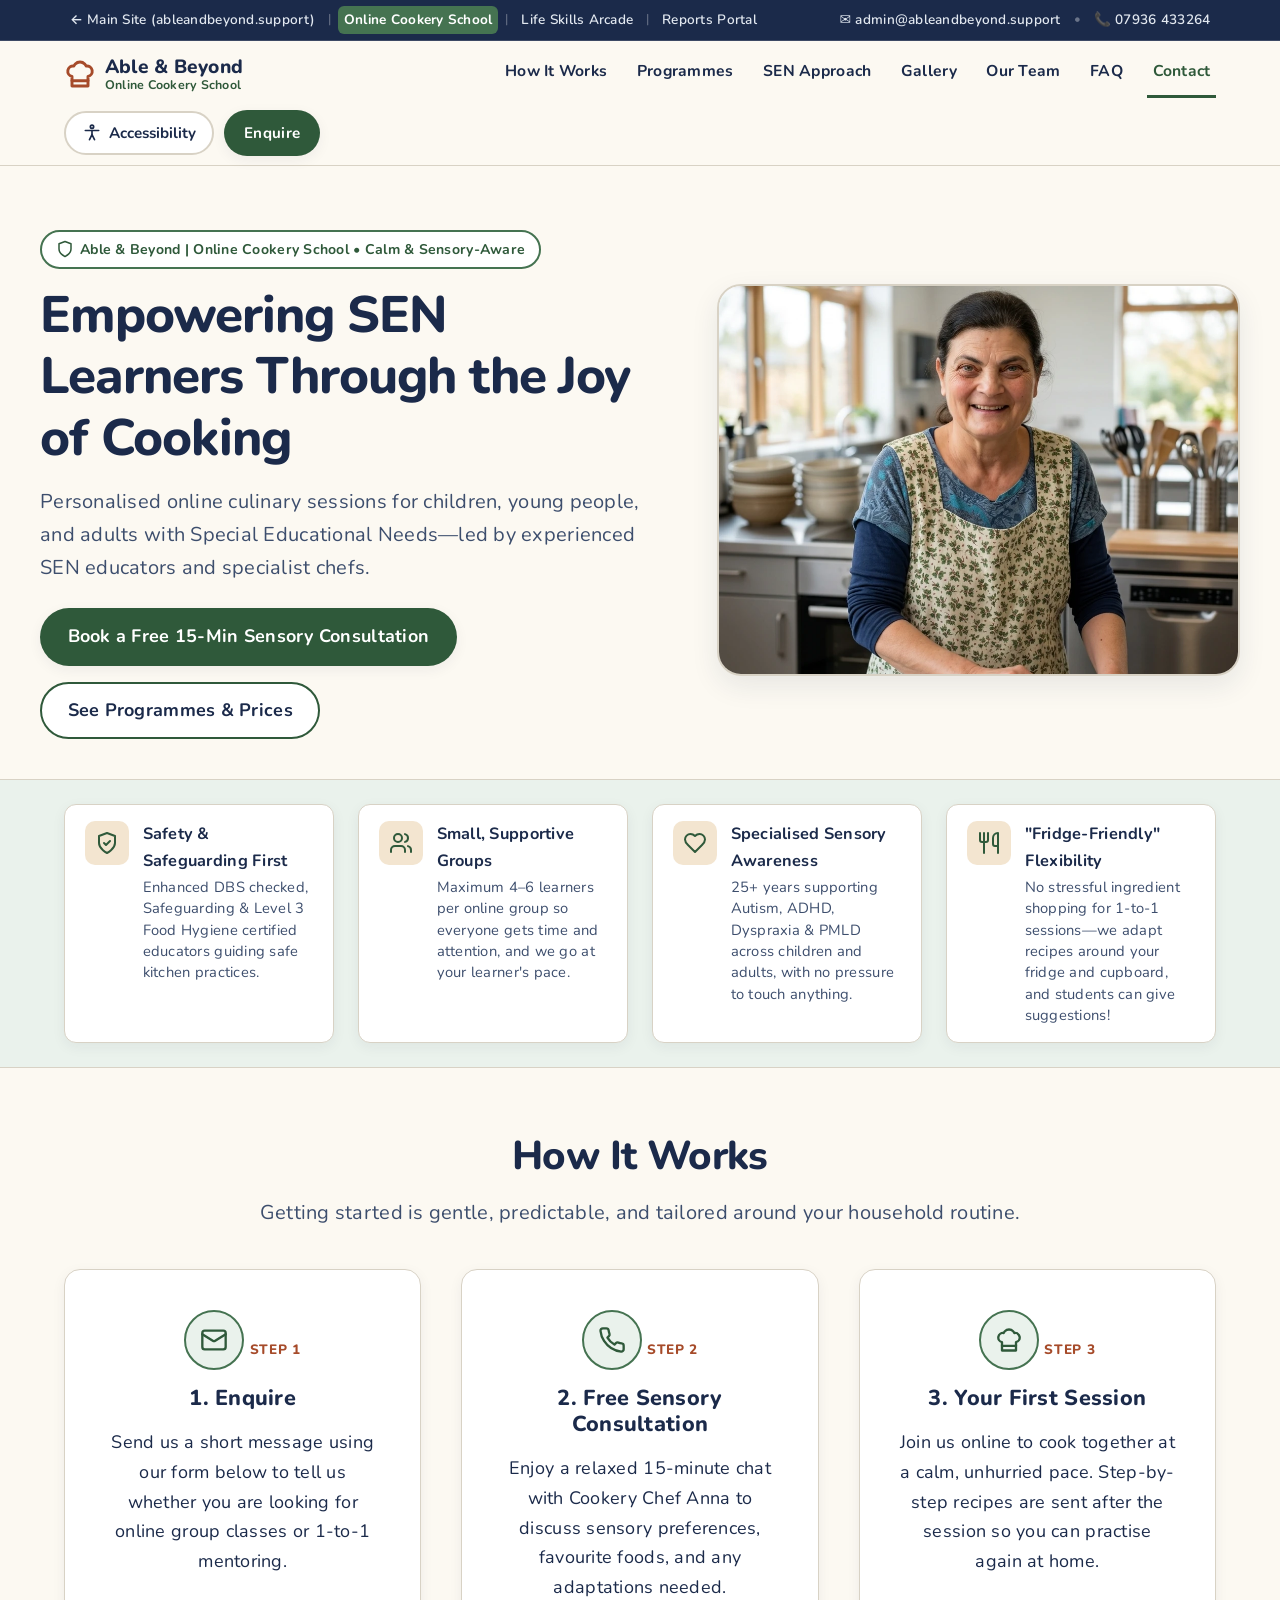
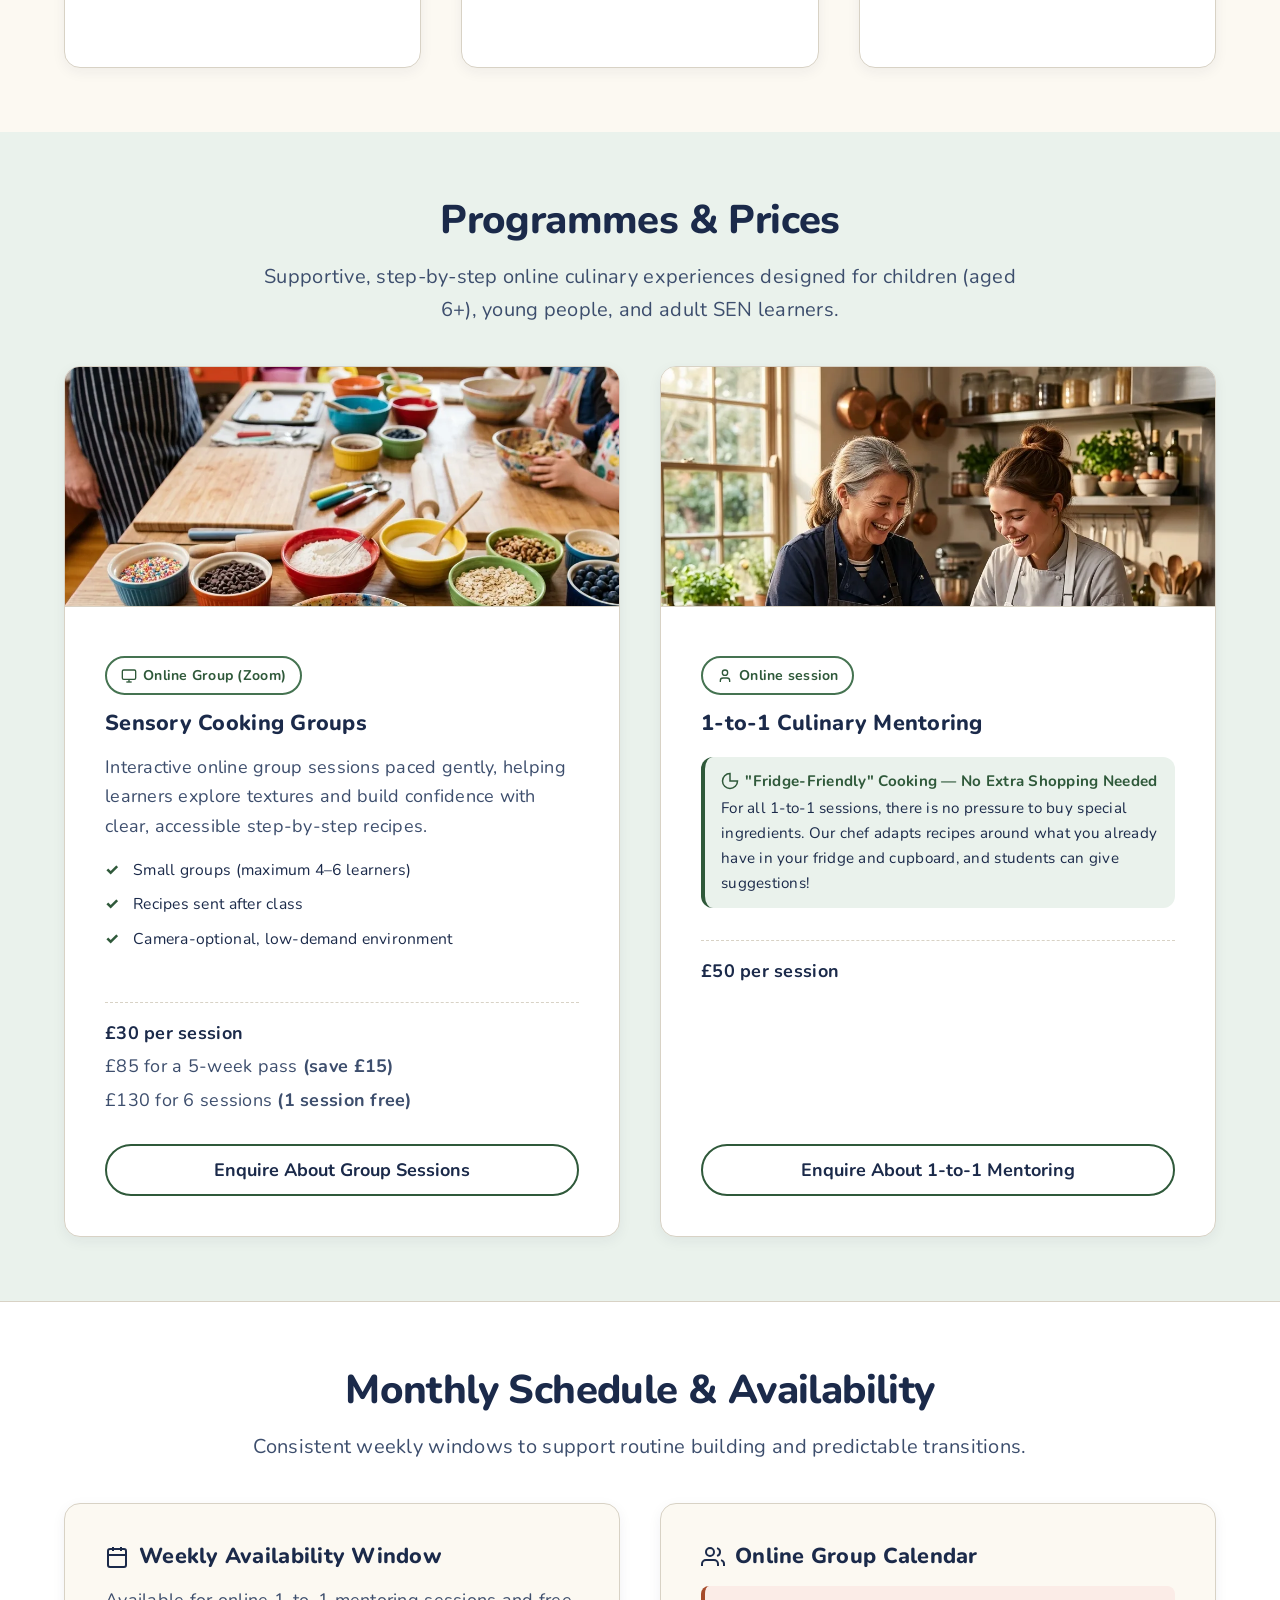
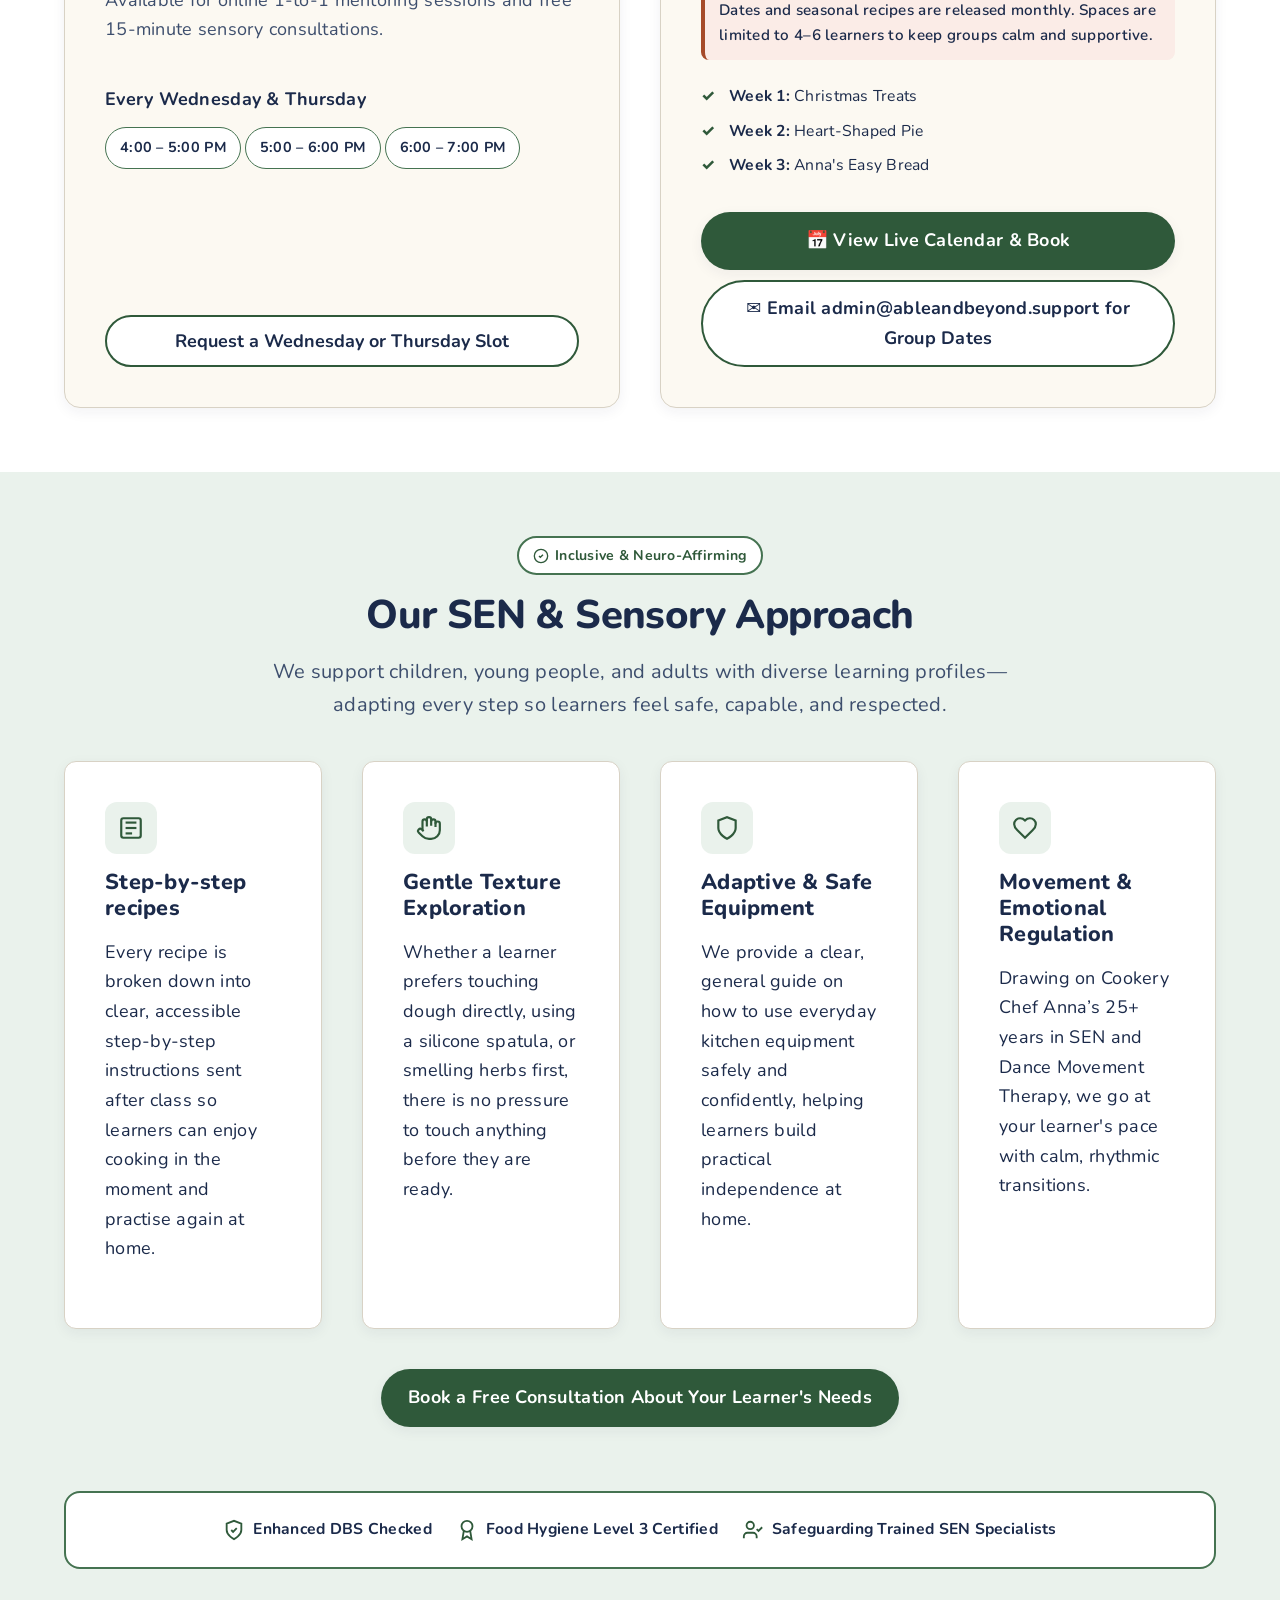
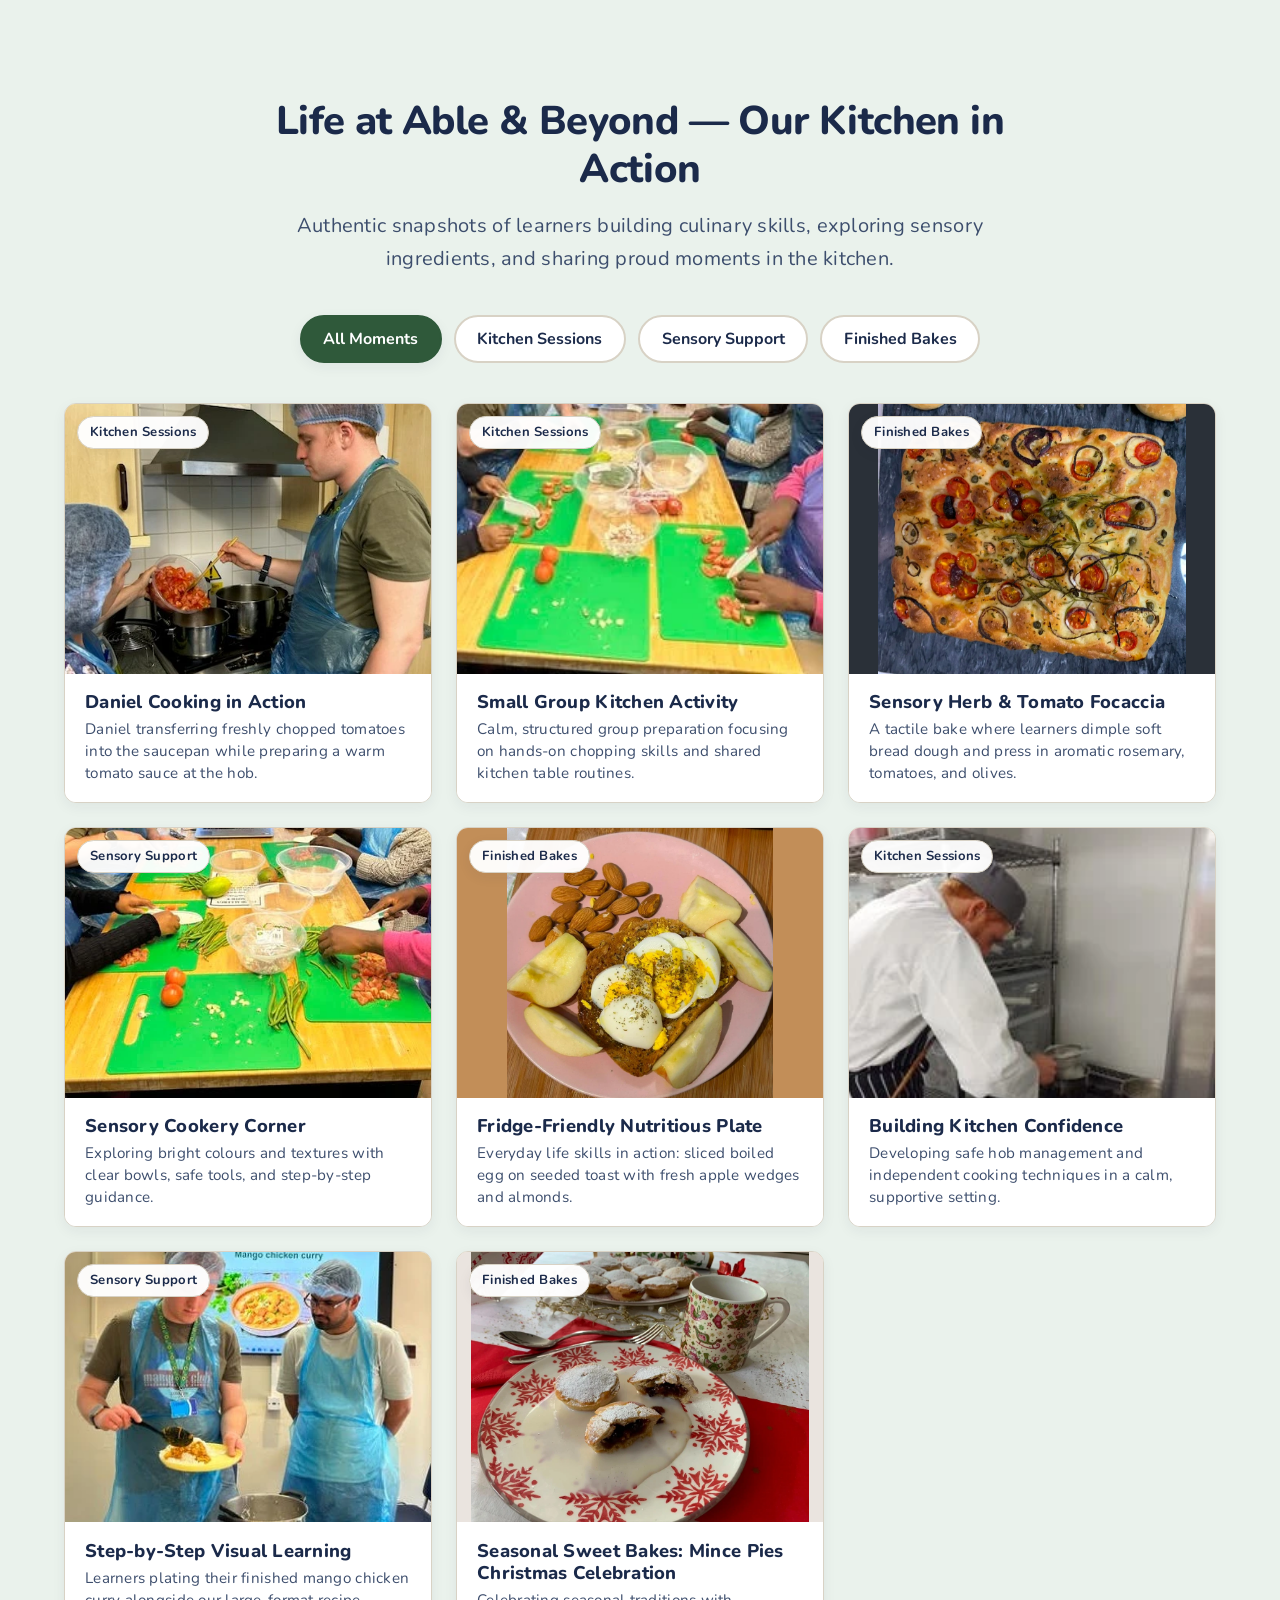
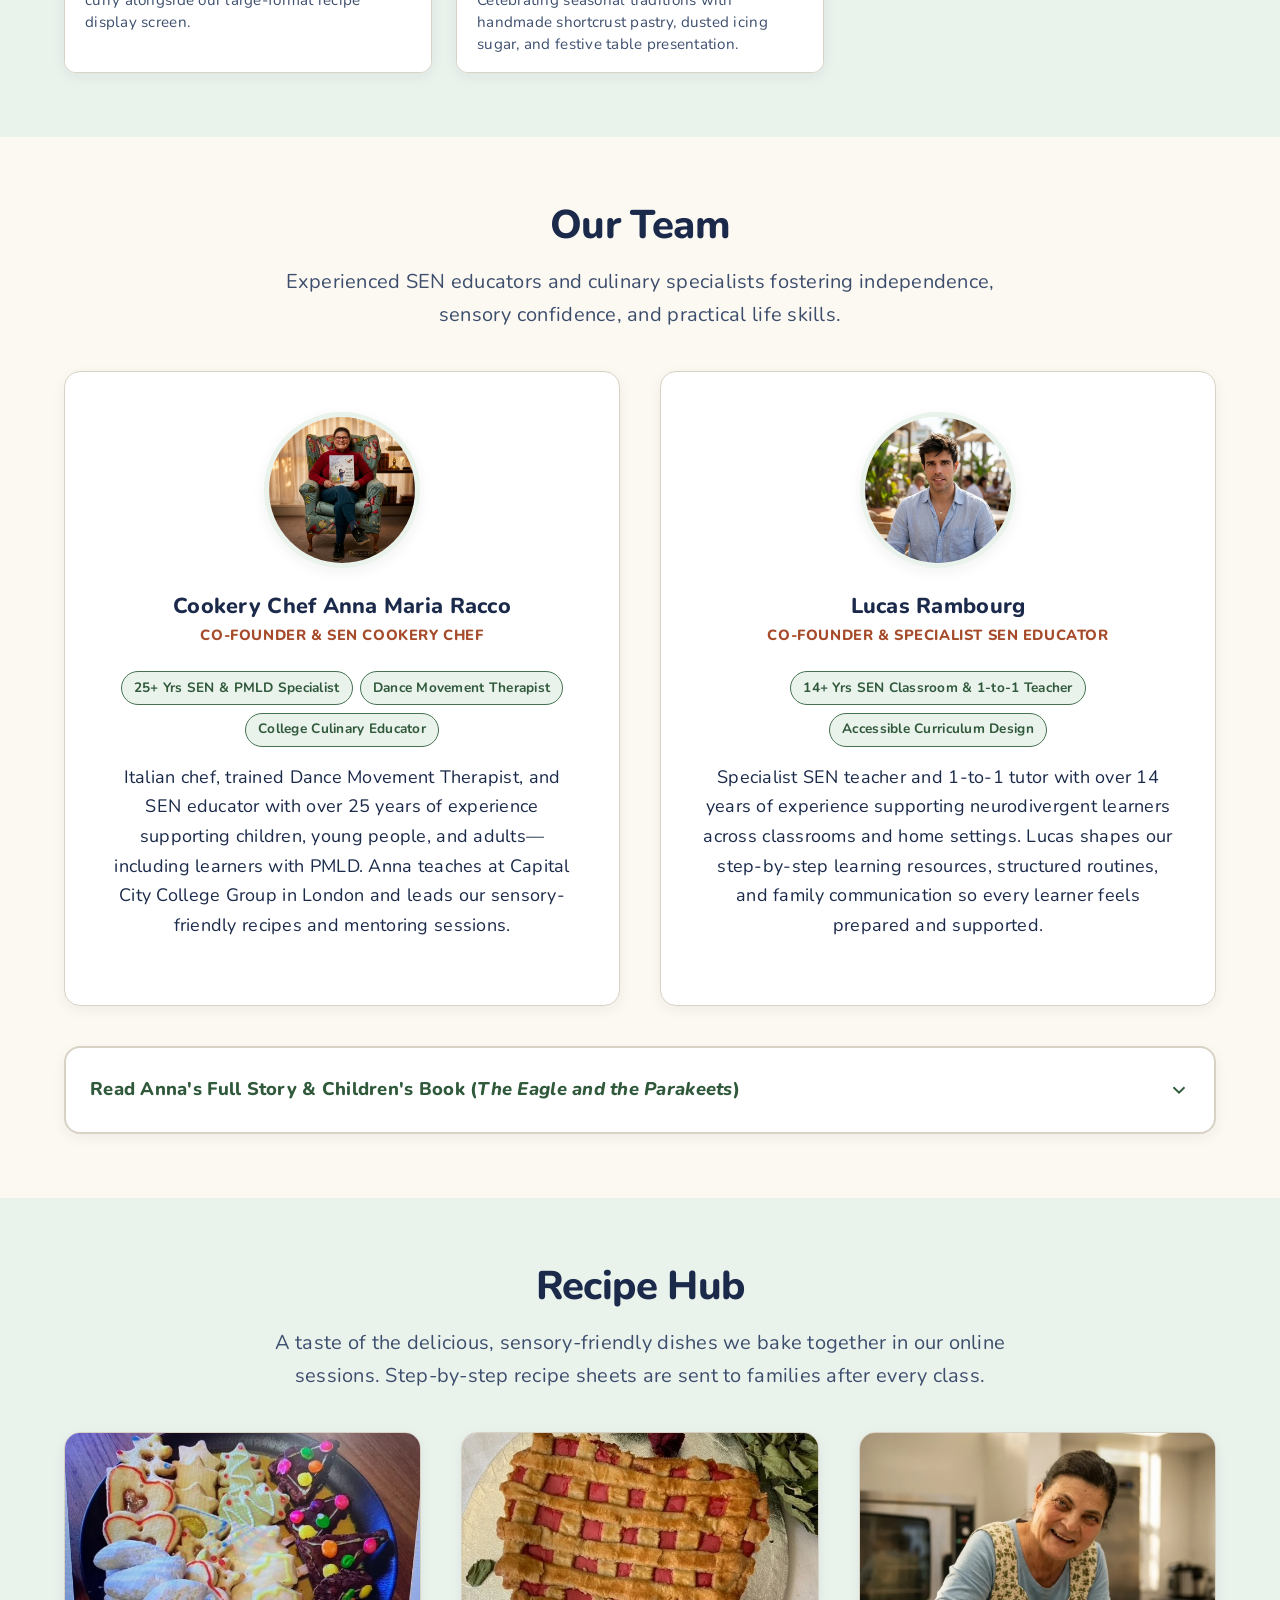
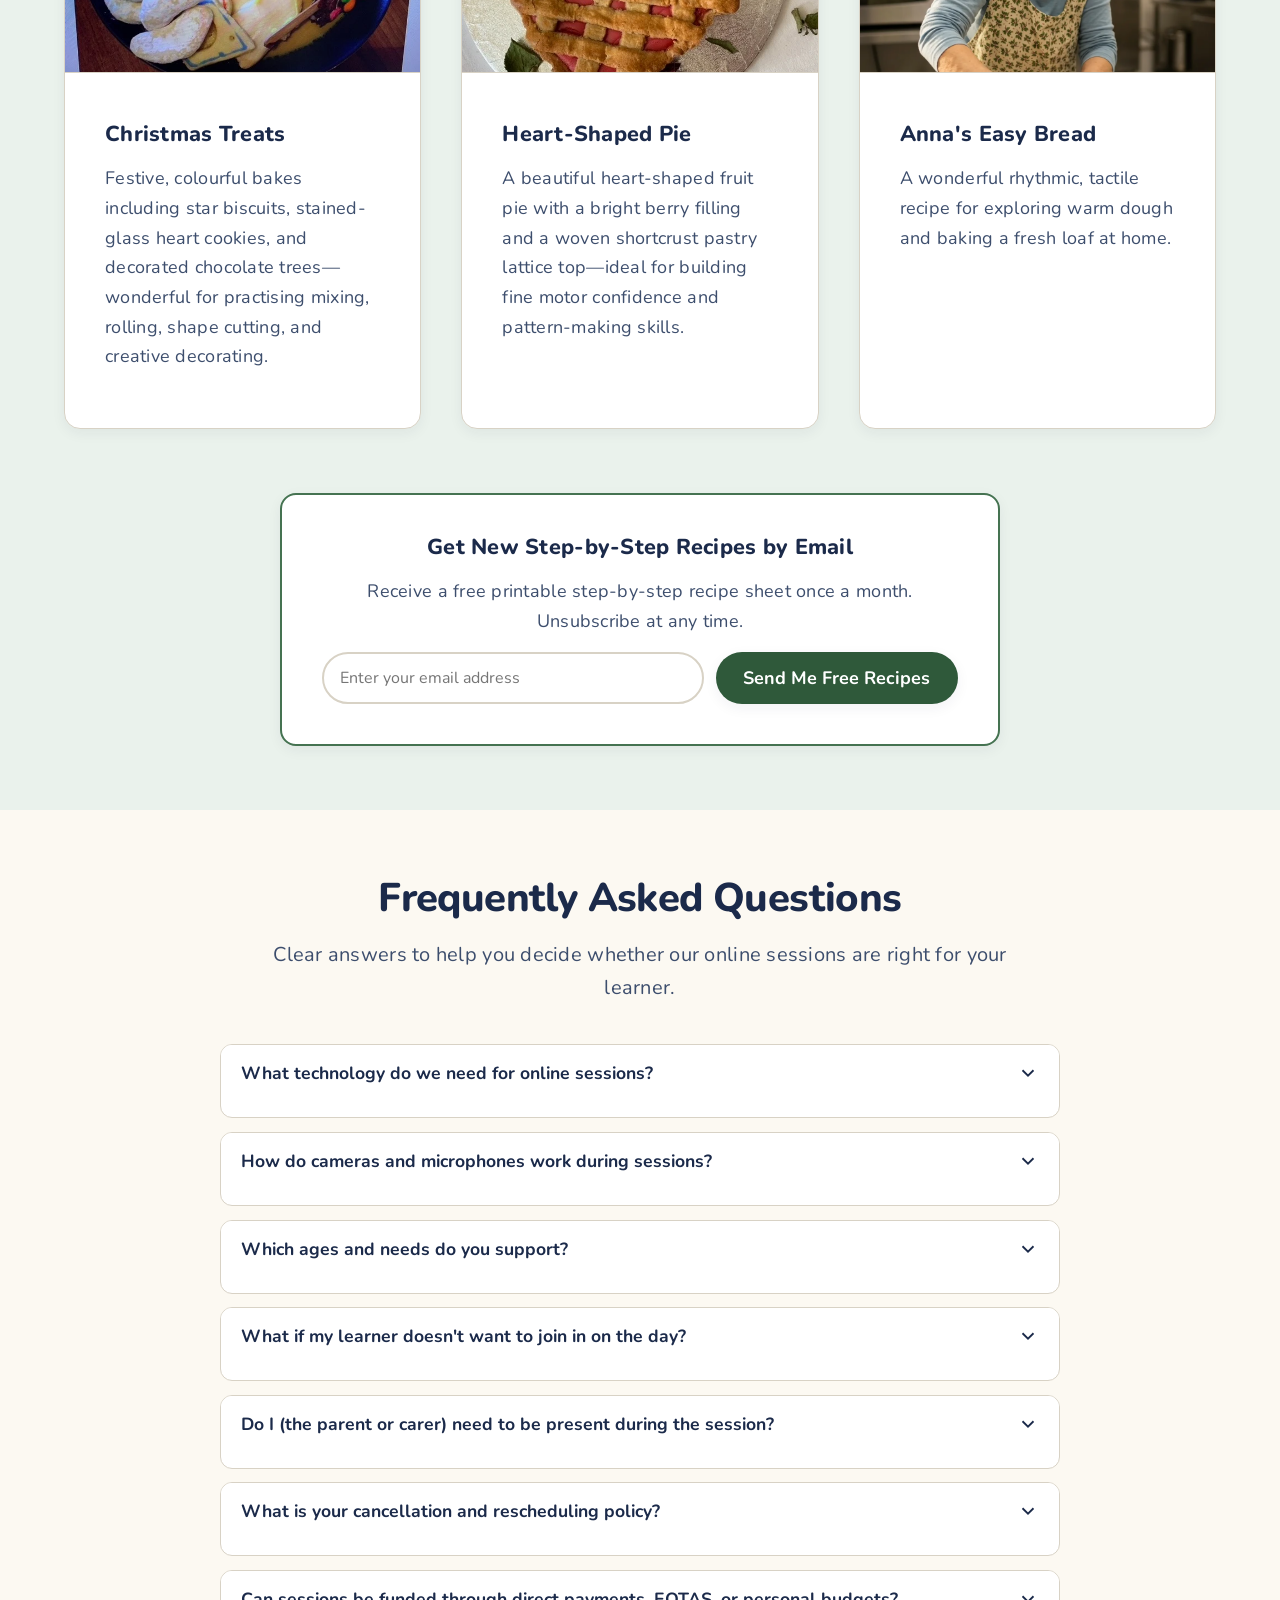
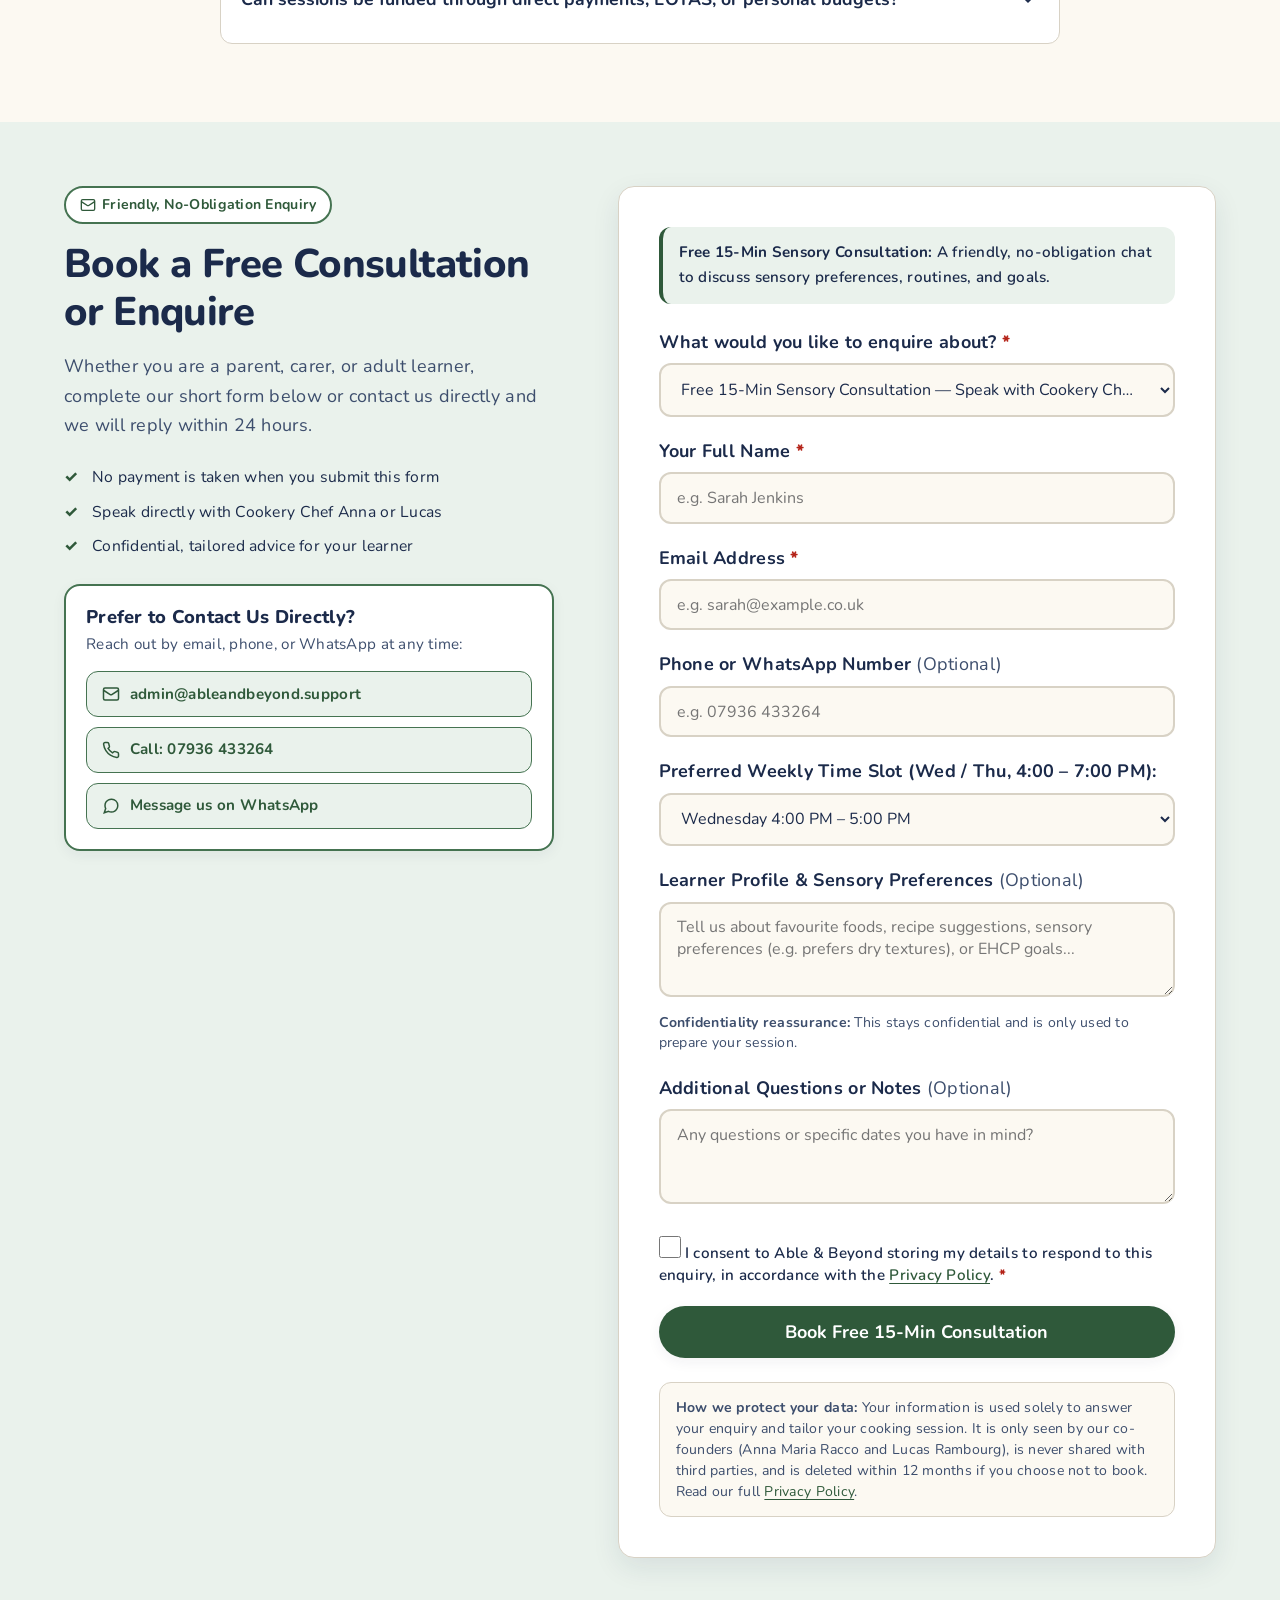
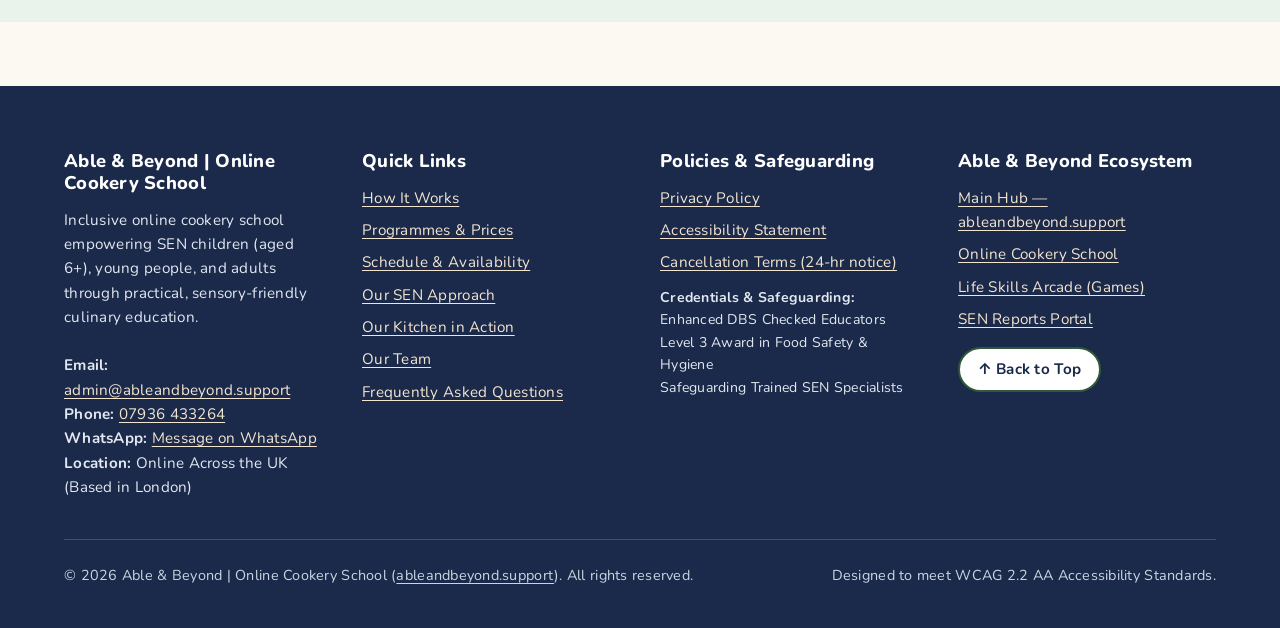
==== commit d63d8b9a: "Remove repeated telephone numbers in contact/footer and remove Visual Recipe Hub link from footer" ====
--- a/index.html
+++ b/index.html
@@ -872,11 +872,11 @@
                 </a>
                 <a href="tel:+447936433264" class="direct-contact-btn">
                   <svg width="18" height="18" viewBox="0 0 24 24" fill="none" stroke="currentColor" stroke-width="2" aria-hidden="true"><path d="M22 16.92v3a2 2 0 0 1-2.18 2 19.79 19.79 0 0 1-8.63-3.07 19.5 19.5 0 0 1-6-6 19.79 19.79 0 0 1-3.07-8.67A2 2 0 0 1 4.11 2h3a2 2 0 0 1 2 1.72 12.84 12.84 0 0 0 .7 2.81 2 2 0 0 1-.45 2.11L8.09 9.91a16 16 0 0 0 6 6l1.27-1.27a2 2 0 0 1 2.11-.45 12.84 12.84 0 0 0 2.81.7A2 2 0 0 1 22 16.92z"/></svg>
-                  <span>Call: +44 7936 433264 (07936 433264)</span>
+                  <span>Call: 07936 433264</span>
                 </a>
                 <a href="https://wa.me/447936433264" target="_blank" rel="noopener" class="direct-contact-btn">
                   <svg width="18" height="18" viewBox="0 0 24 24" fill="none" stroke="currentColor" stroke-width="2" aria-hidden="true"><path d="M21 11.5a8.38 8.38 0 0 1-.9 3.8 8.5 8.5 0 0 1-7.6 4.7 8.38 8.38 0 0 1-3.8-.9L3 21l1.9-5.7a8.38 8.38 0 0 1-.9-3.8 8.5 8.5 0 0 1 4.7-7.6 8.38 8.38 0 0 1 3.8-.9h.5a8.48 8.48 0 0 1 8 8v.5z"/></svg>
-                  <span>WhatsApp: 07936 433264</span>
+                  <span>Message us on WhatsApp</span>
                 </a>
               </div>
             </div>
@@ -975,8 +975,8 @@
           <p>Inclusive online cookery school empowering SEN children (aged 6+), young people, and adults through practical, sensory-friendly culinary education.</p>
           <p style="margin-bottom: 0;">
             <strong>Email:</strong> <a href="mailto:admin@ableandbeyond.support">admin@ableandbeyond.support</a><br>
-            <strong>Phone:</strong> <a href="tel:+447936433264">+44 7936 433264 (07936 433264)</a><br>
-            <strong>WhatsApp:</strong> <a href="https://wa.me/447936433264" target="_blank" rel="noopener">Message on WhatsApp (07936 433264)</a><br>
+            <strong>Phone:</strong> <a href="tel:+447936433264">07936 433264</a><br>
+            <strong>WhatsApp:</strong> <a href="https://wa.me/447936433264" target="_blank" rel="noopener">Message on WhatsApp</a><br>
             <strong>Location:</strong> Online Across the UK (Based in London)
           </p>
         </div>
@@ -990,7 +990,6 @@
             <li><a href="#sen-approach">Our SEN Approach</a></li>
             <li><a href="#gallery">Our Kitchen in Action</a></li>
             <li><a href="#team">Our Team</a></li>
-            <li><a href="#recipes">Visual Recipe Hub</a></li>
             <li><a href="#faq">Frequently Asked Questions</a></li>
           </ul>
         </div>
@@ -1017,8 +1016,6 @@
             <li><a href="https://cookeryschool.ableandbeyond.support/">Online Cookery School</a></li>
             <li><a href="https://games.ableandbeyond.support/">Life Skills Arcade (Games)</a></li>
             <li><a href="https://reports.ableandbeyond.support/">SEN Reports Portal</a></li>
-            <li><a href="mailto:admin@ableandbeyond.support">Email: admin@ableandbeyond.support</a></li>
-            <li><a href="tel:+447936433264">Call: 07936 433264</a></li>
           </ul>
           <div style="margin-top: 1rem;">
             <a href="#top" class="btn btn-secondary" style="min-height: 44px; padding: 0.5rem 1.1rem; font-size: 0.95rem;">↑ Back to Top</a>
